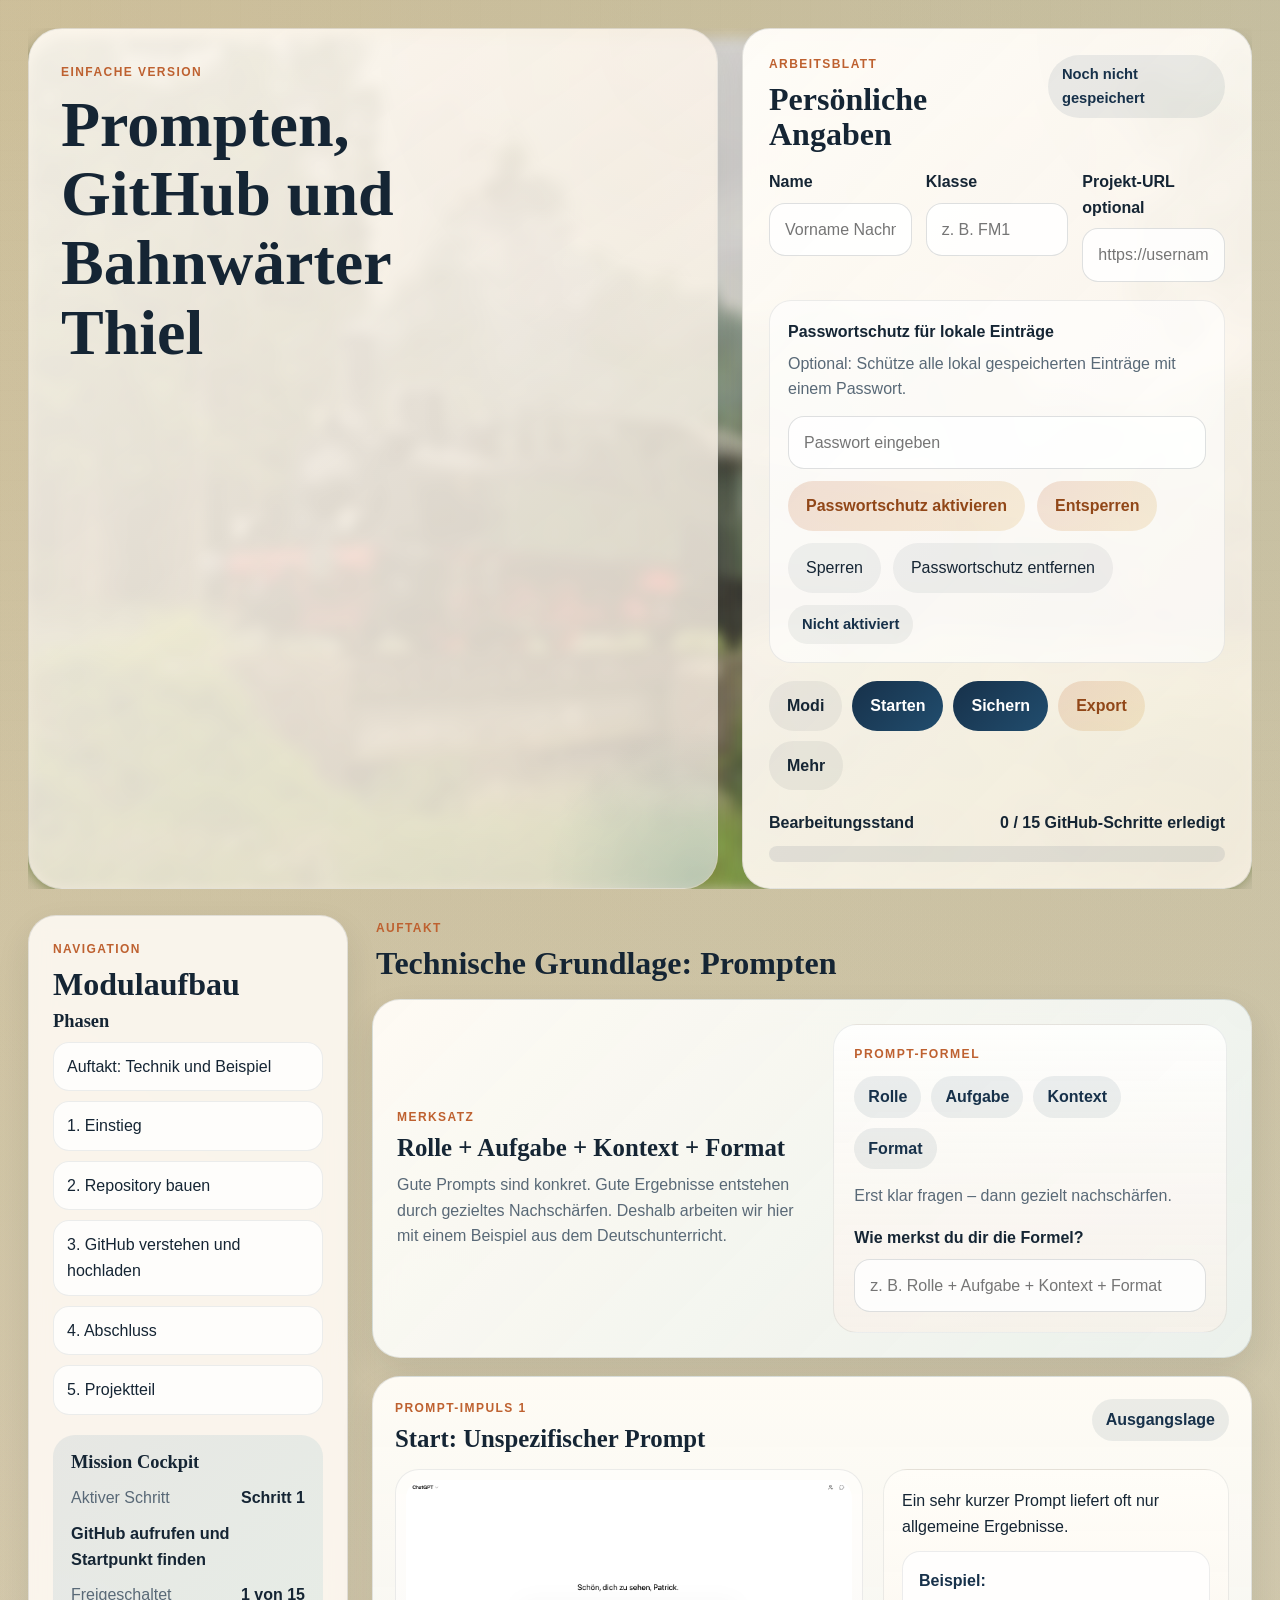
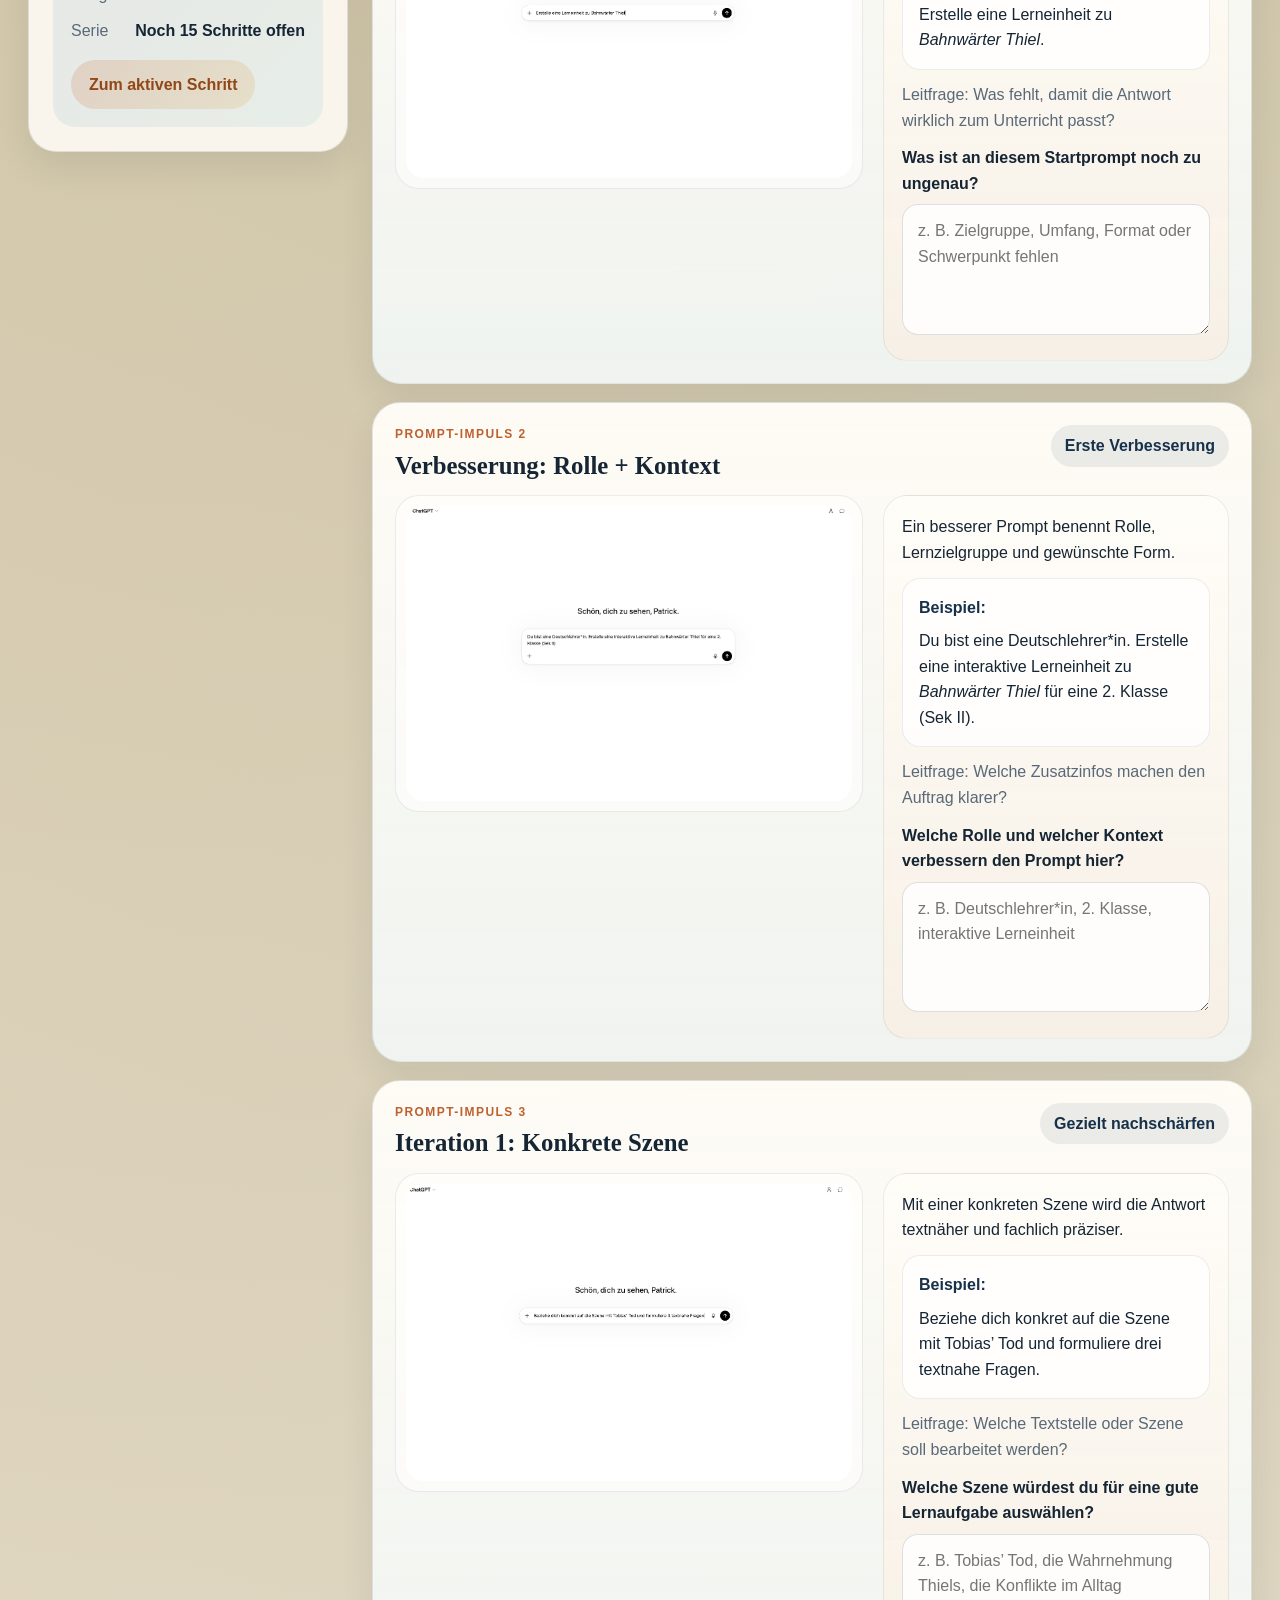
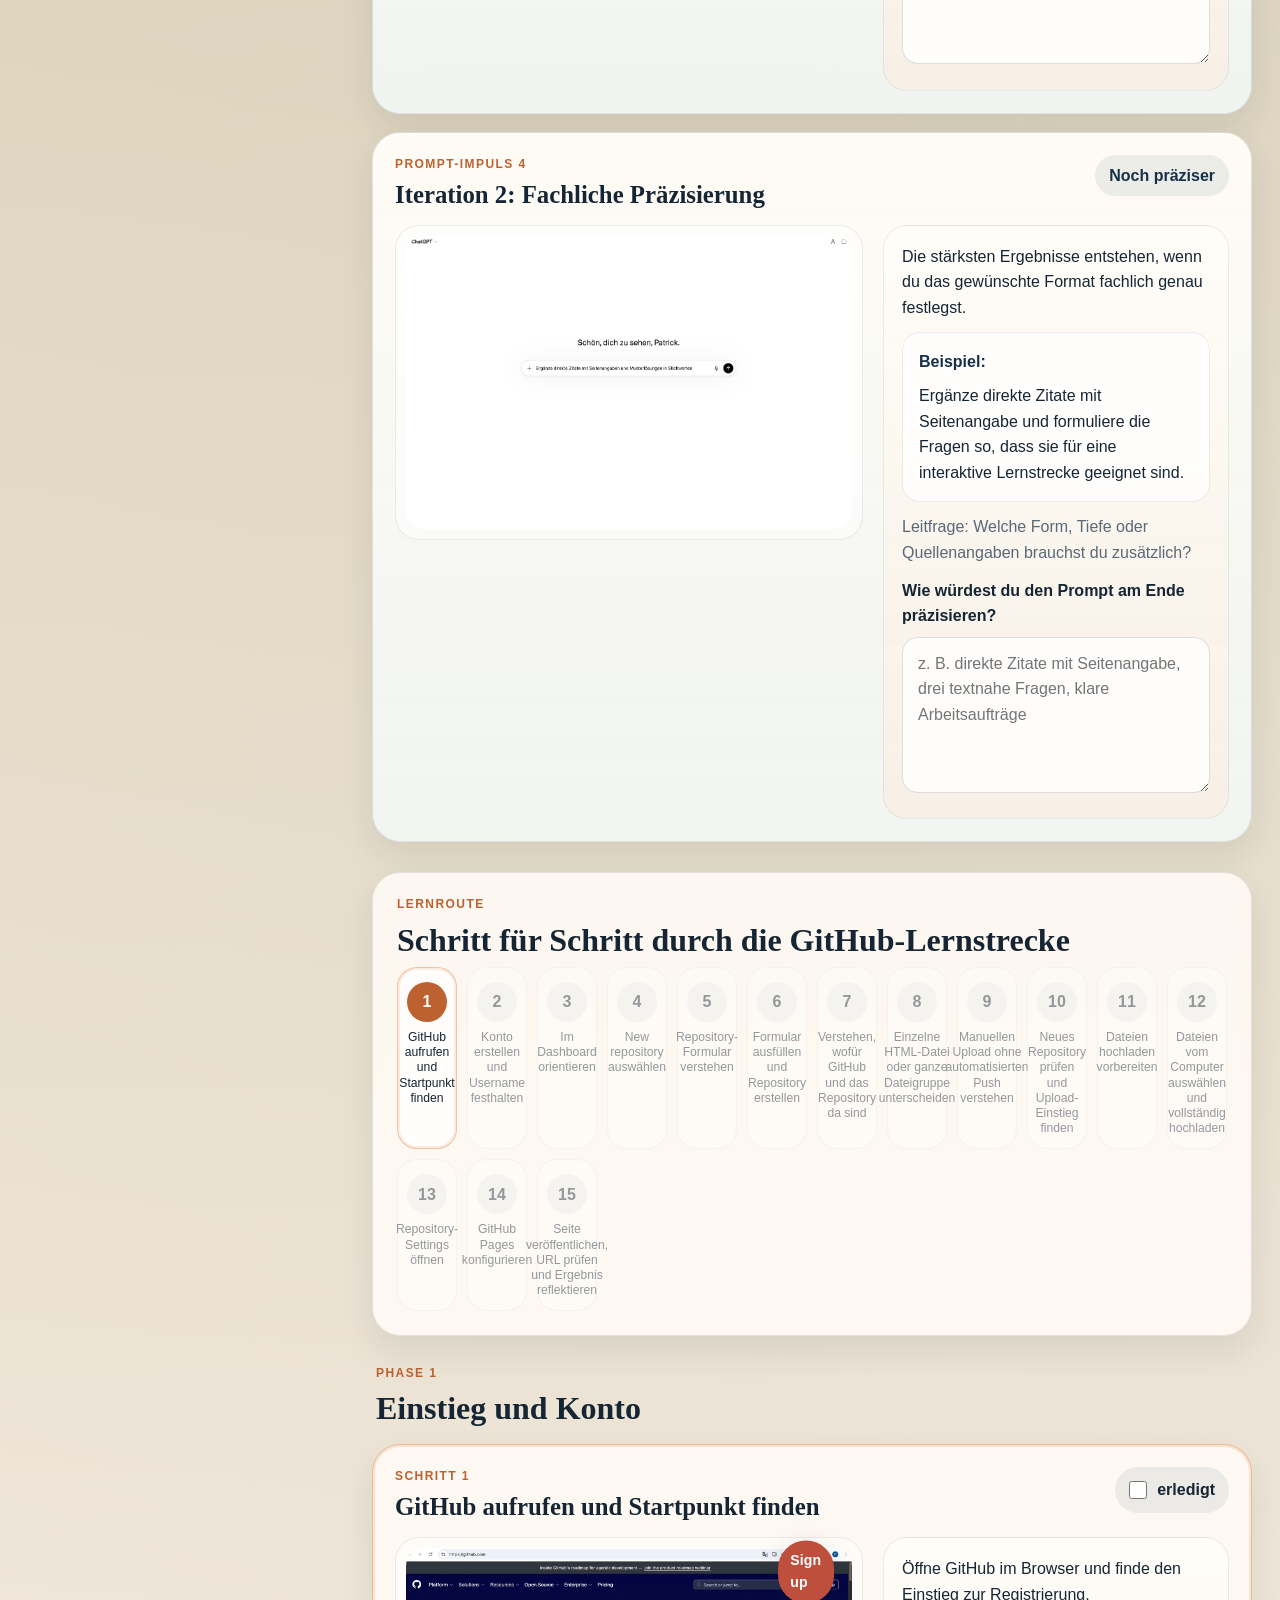
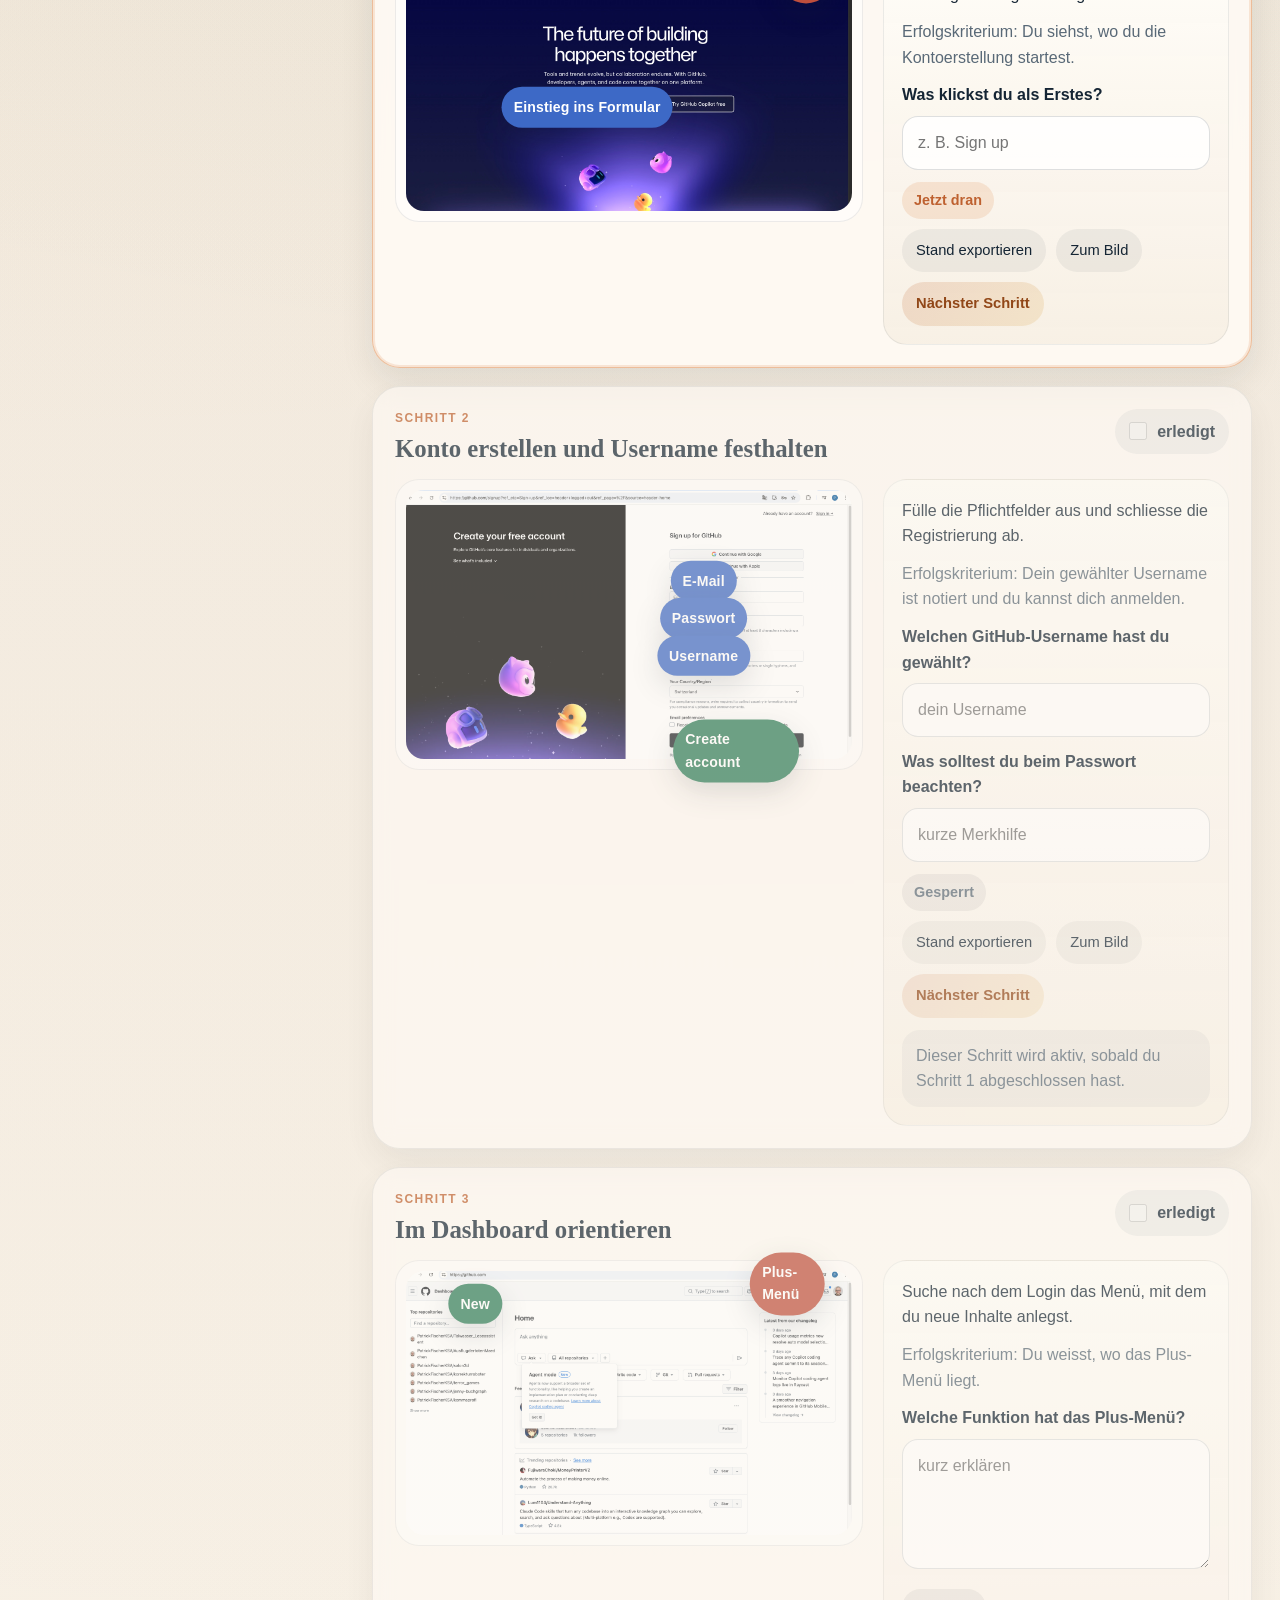
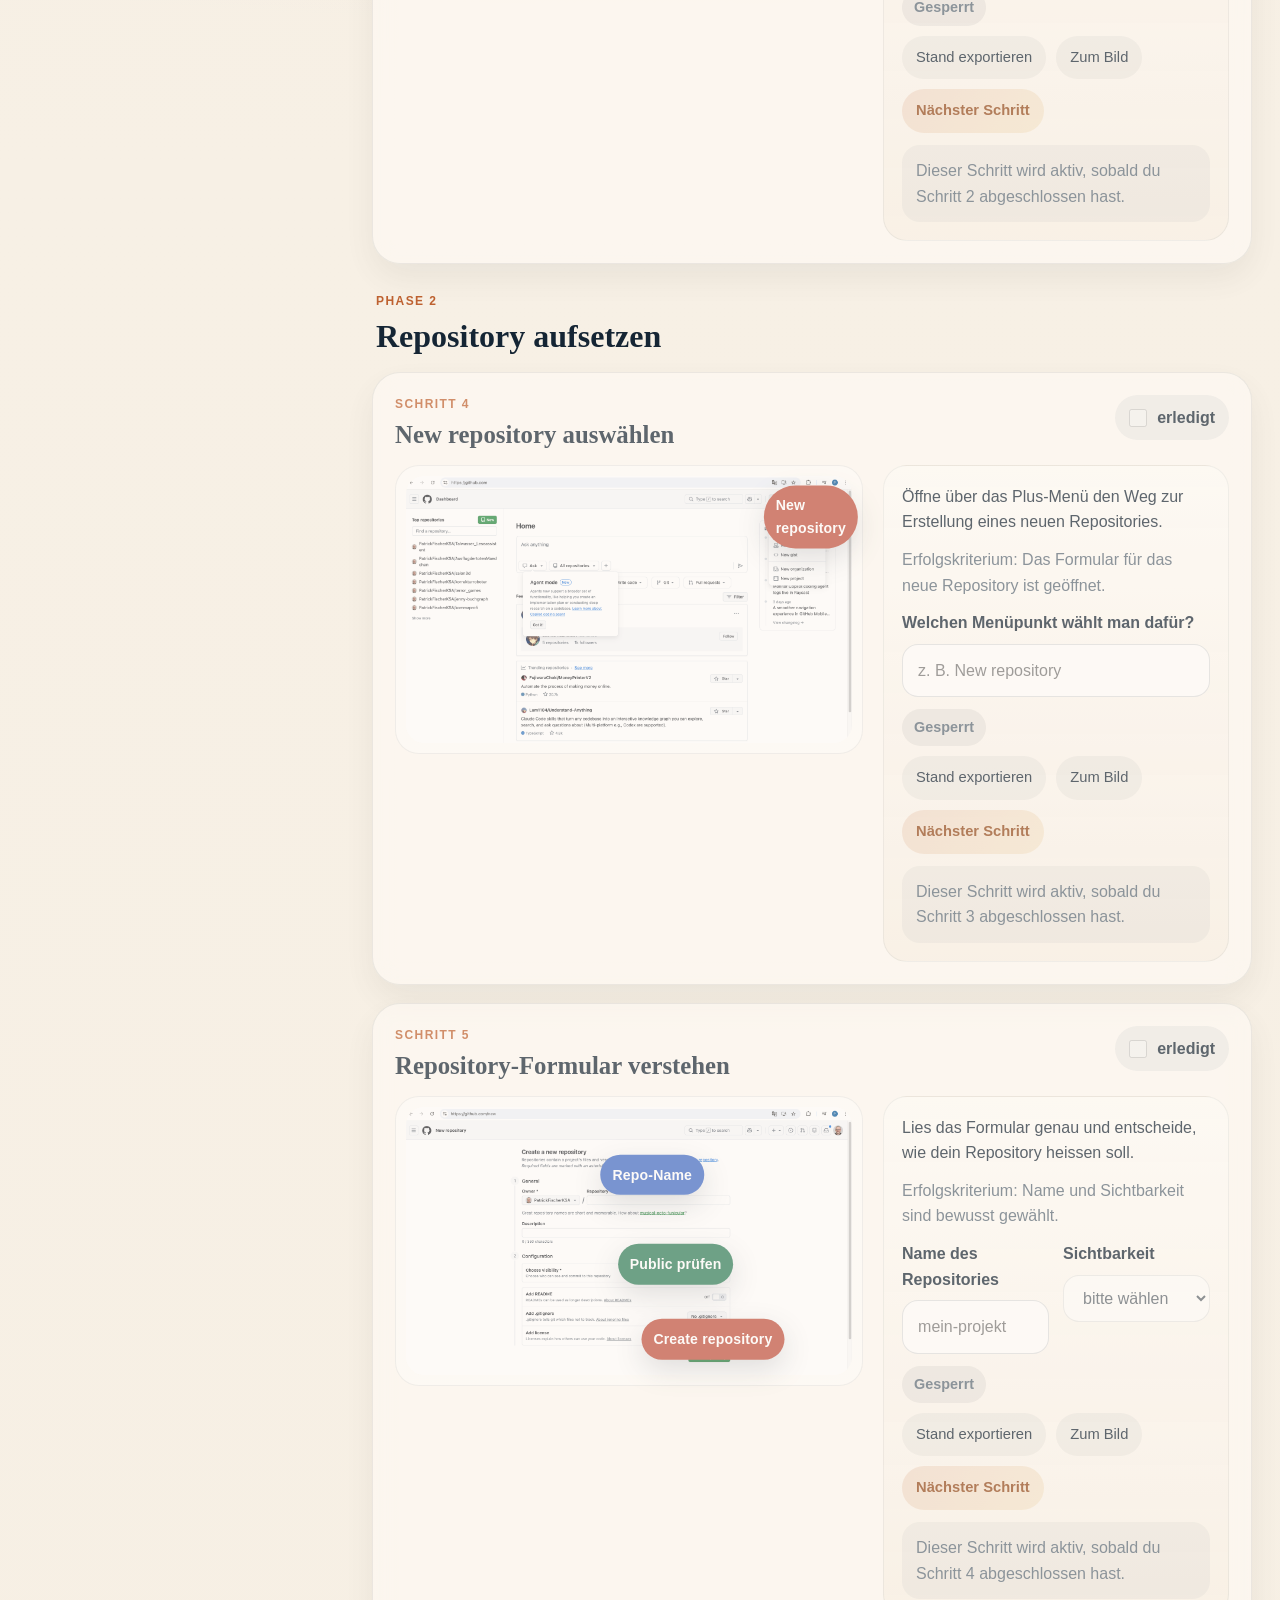
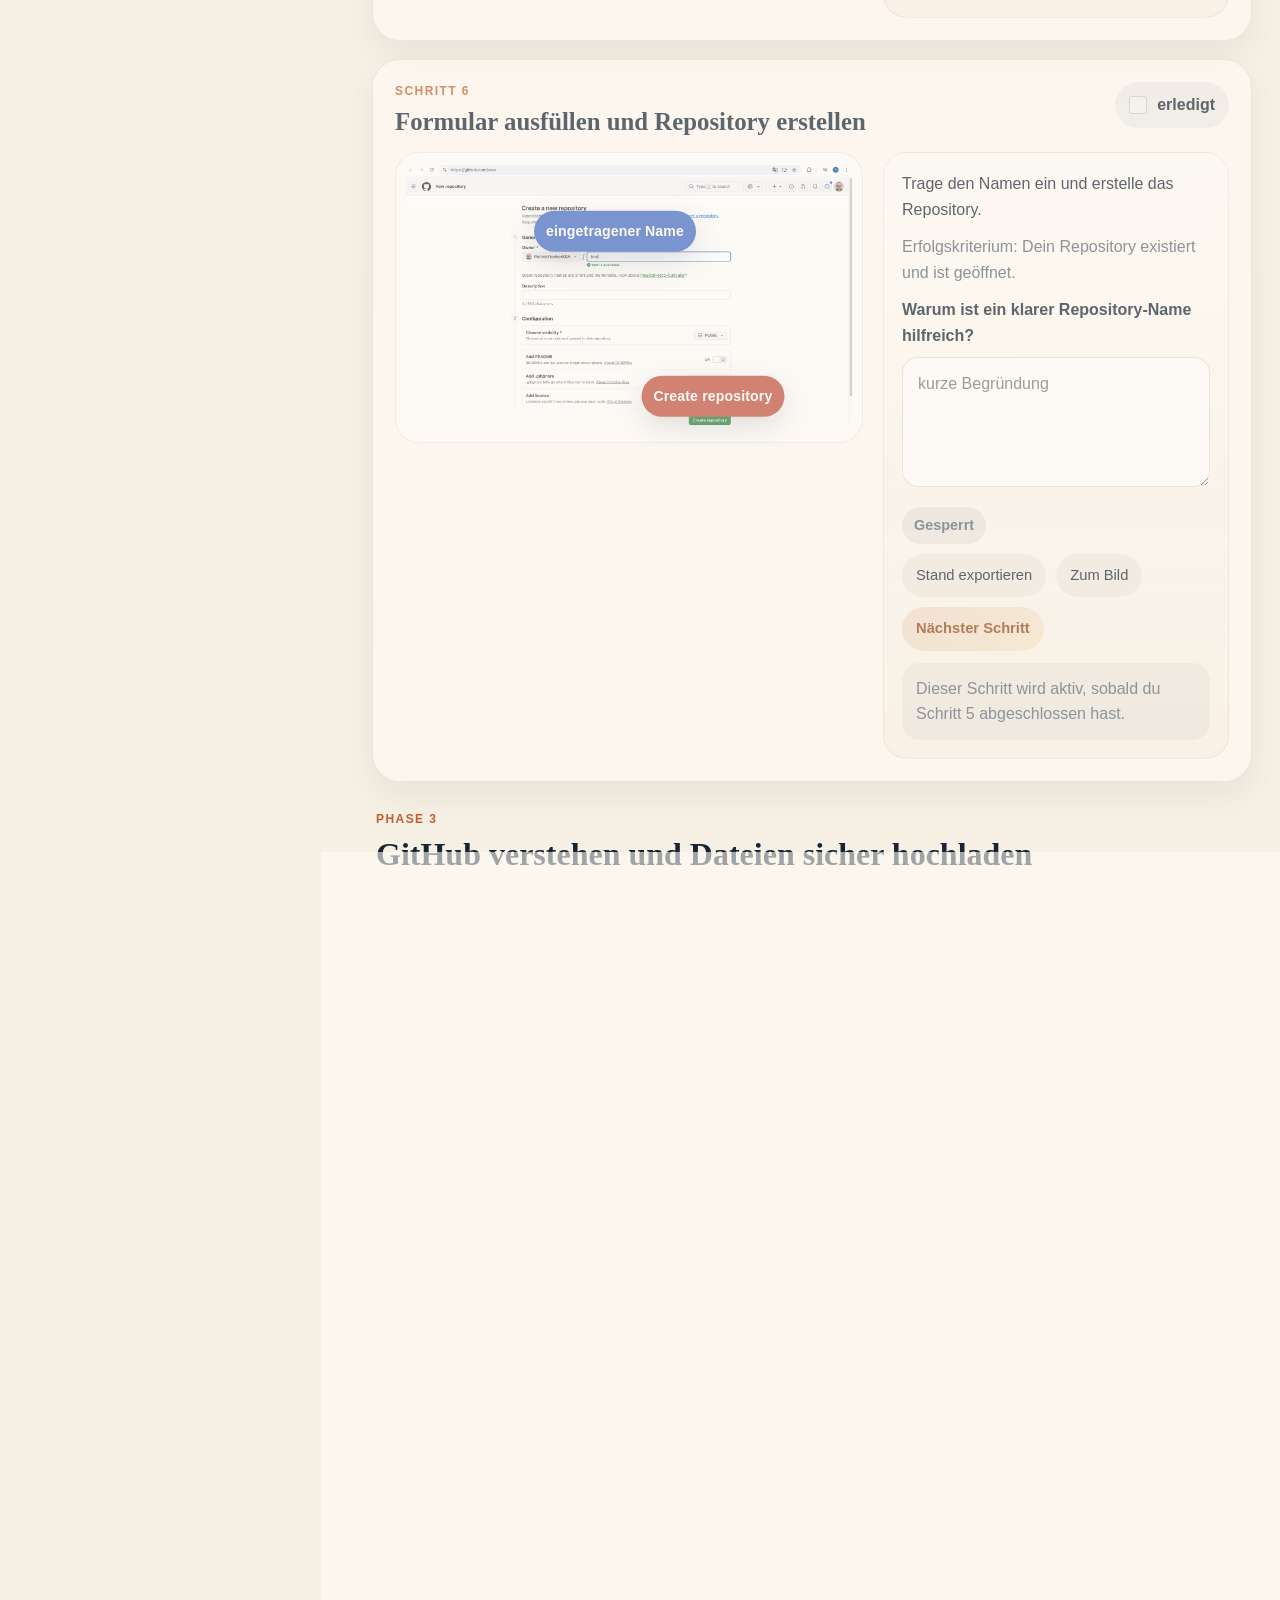
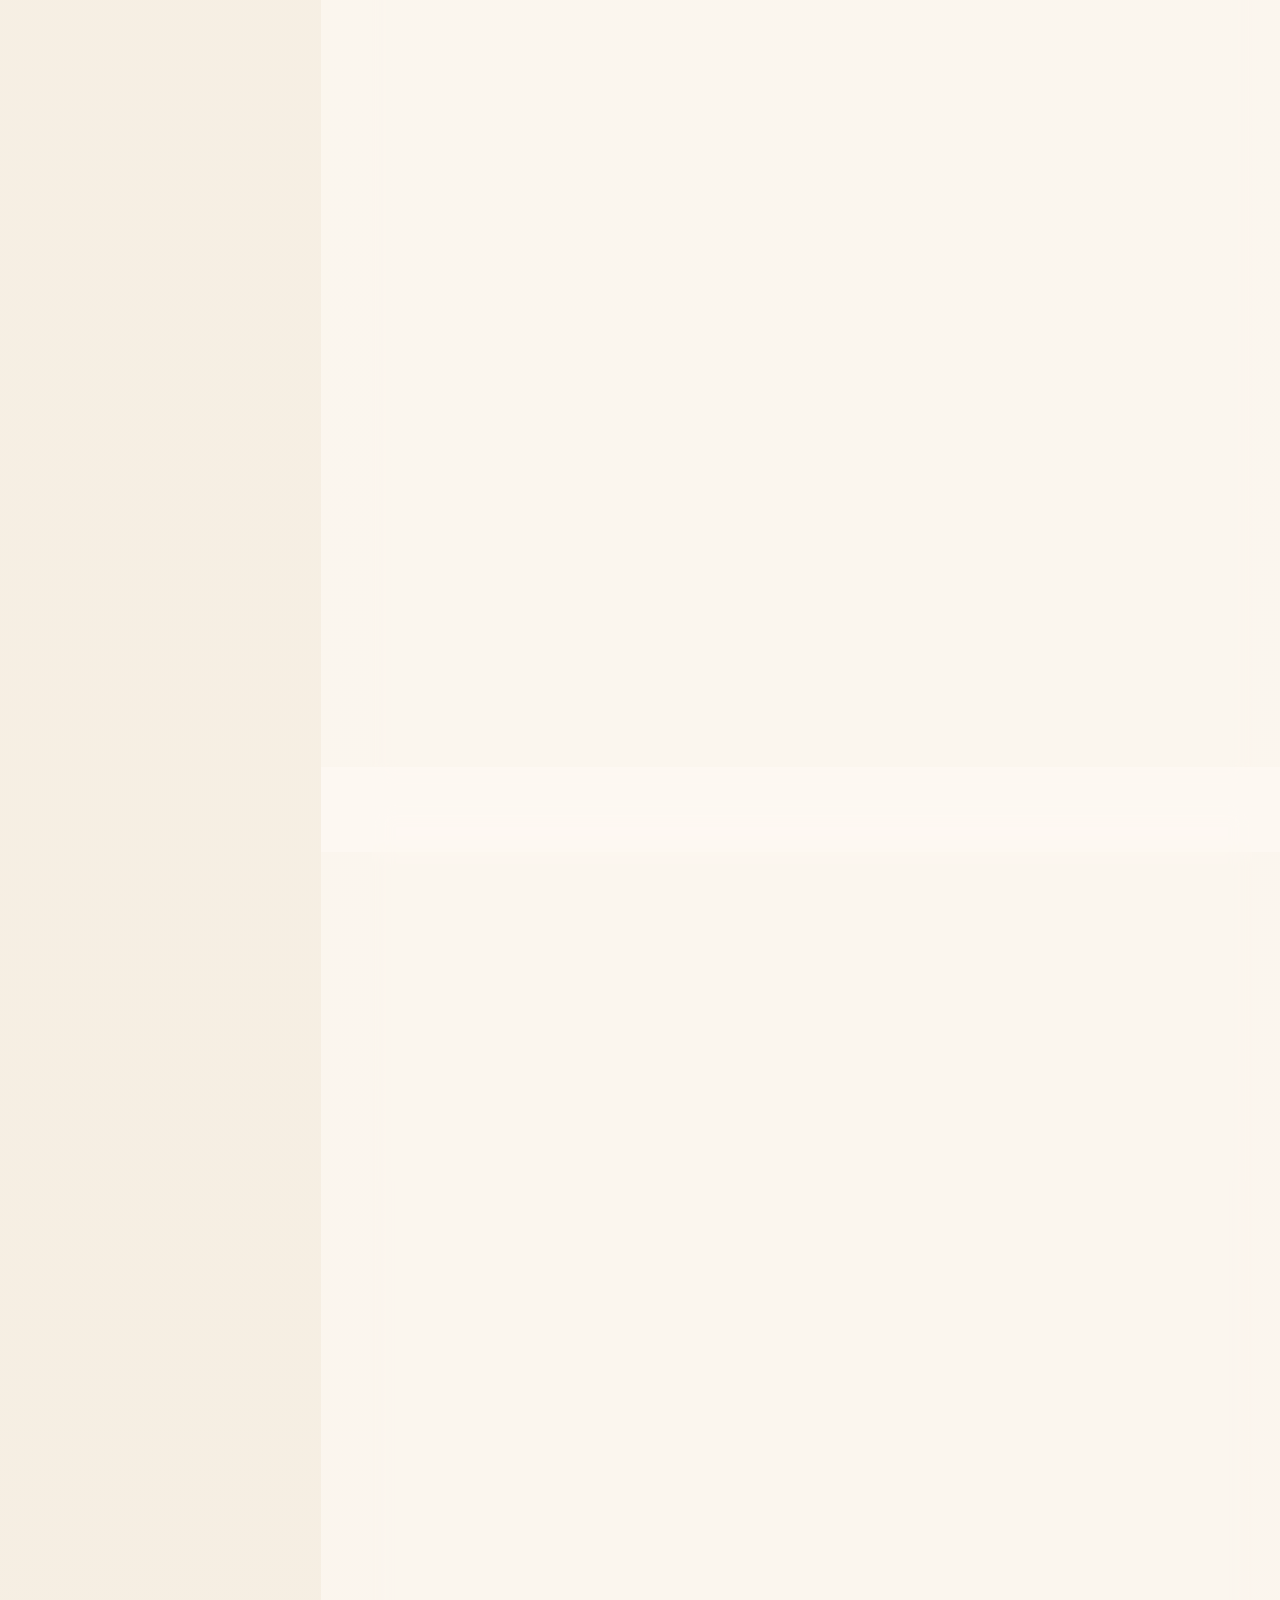
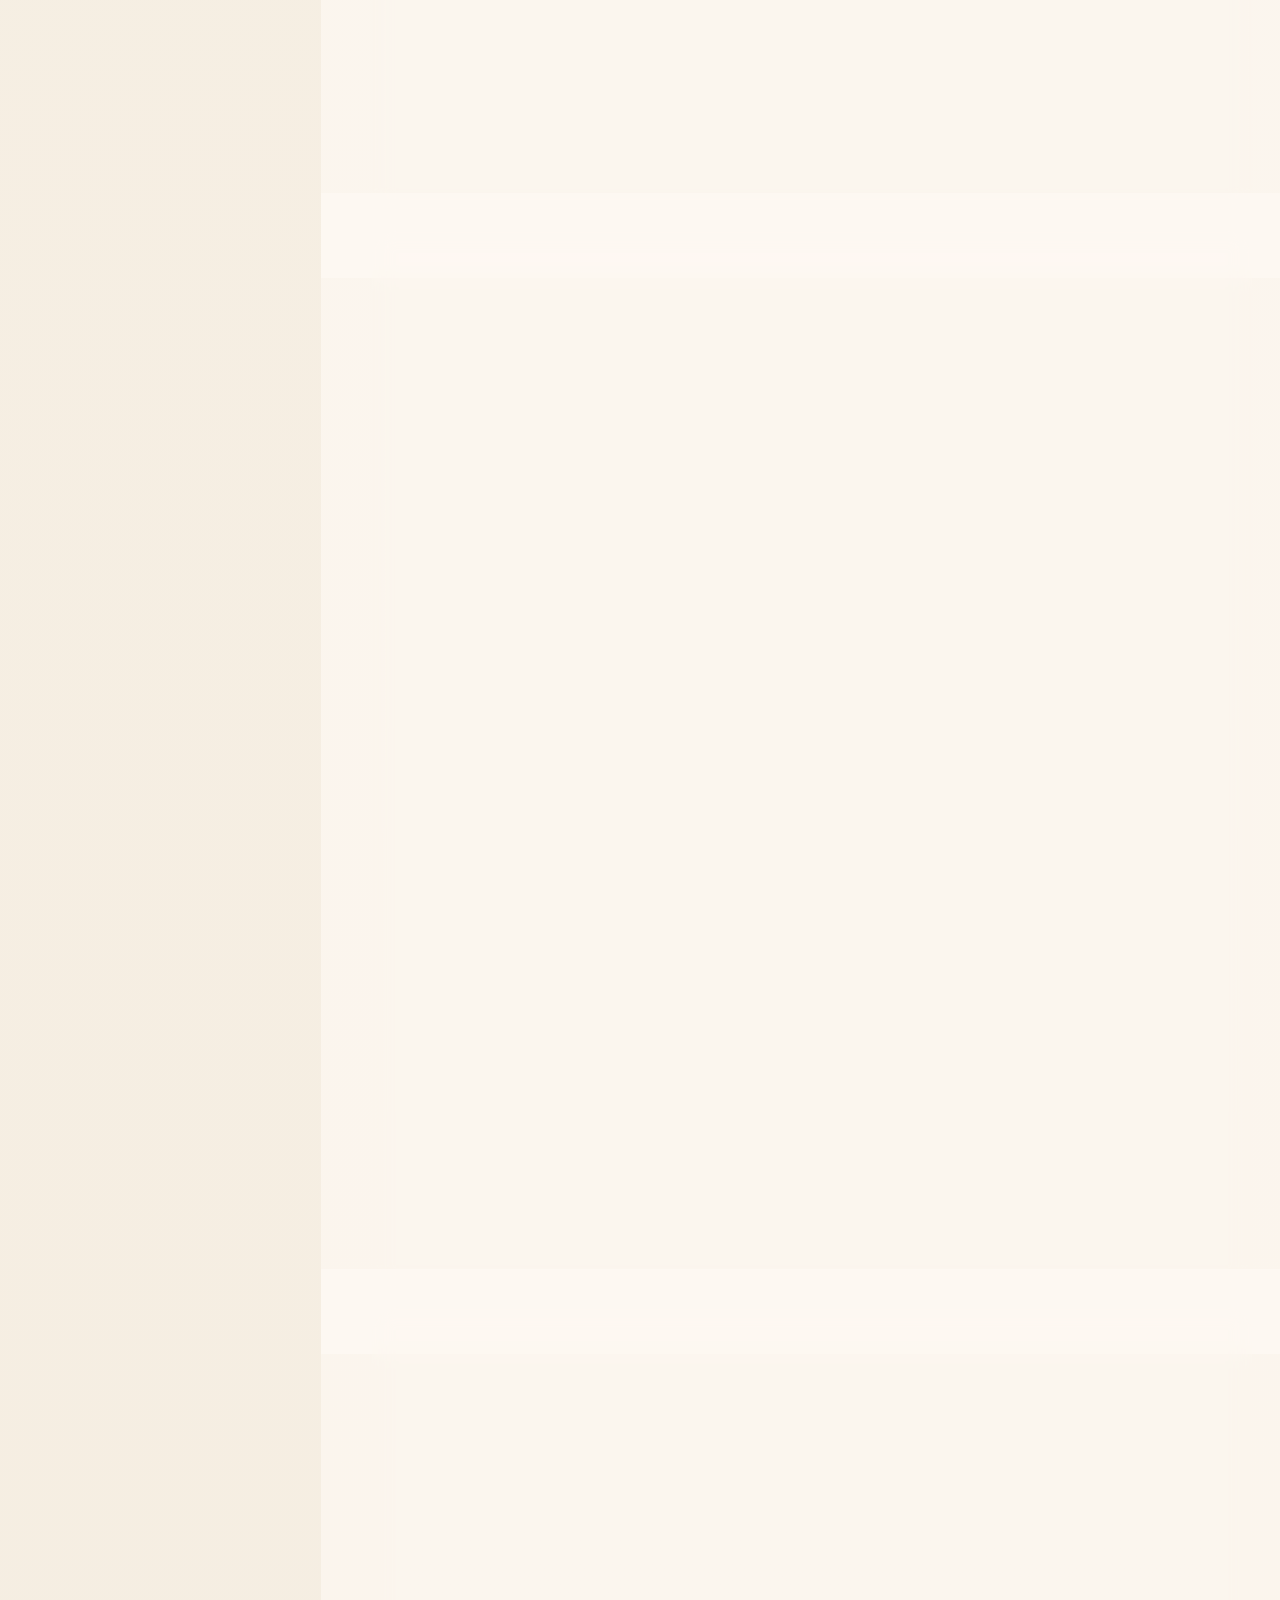
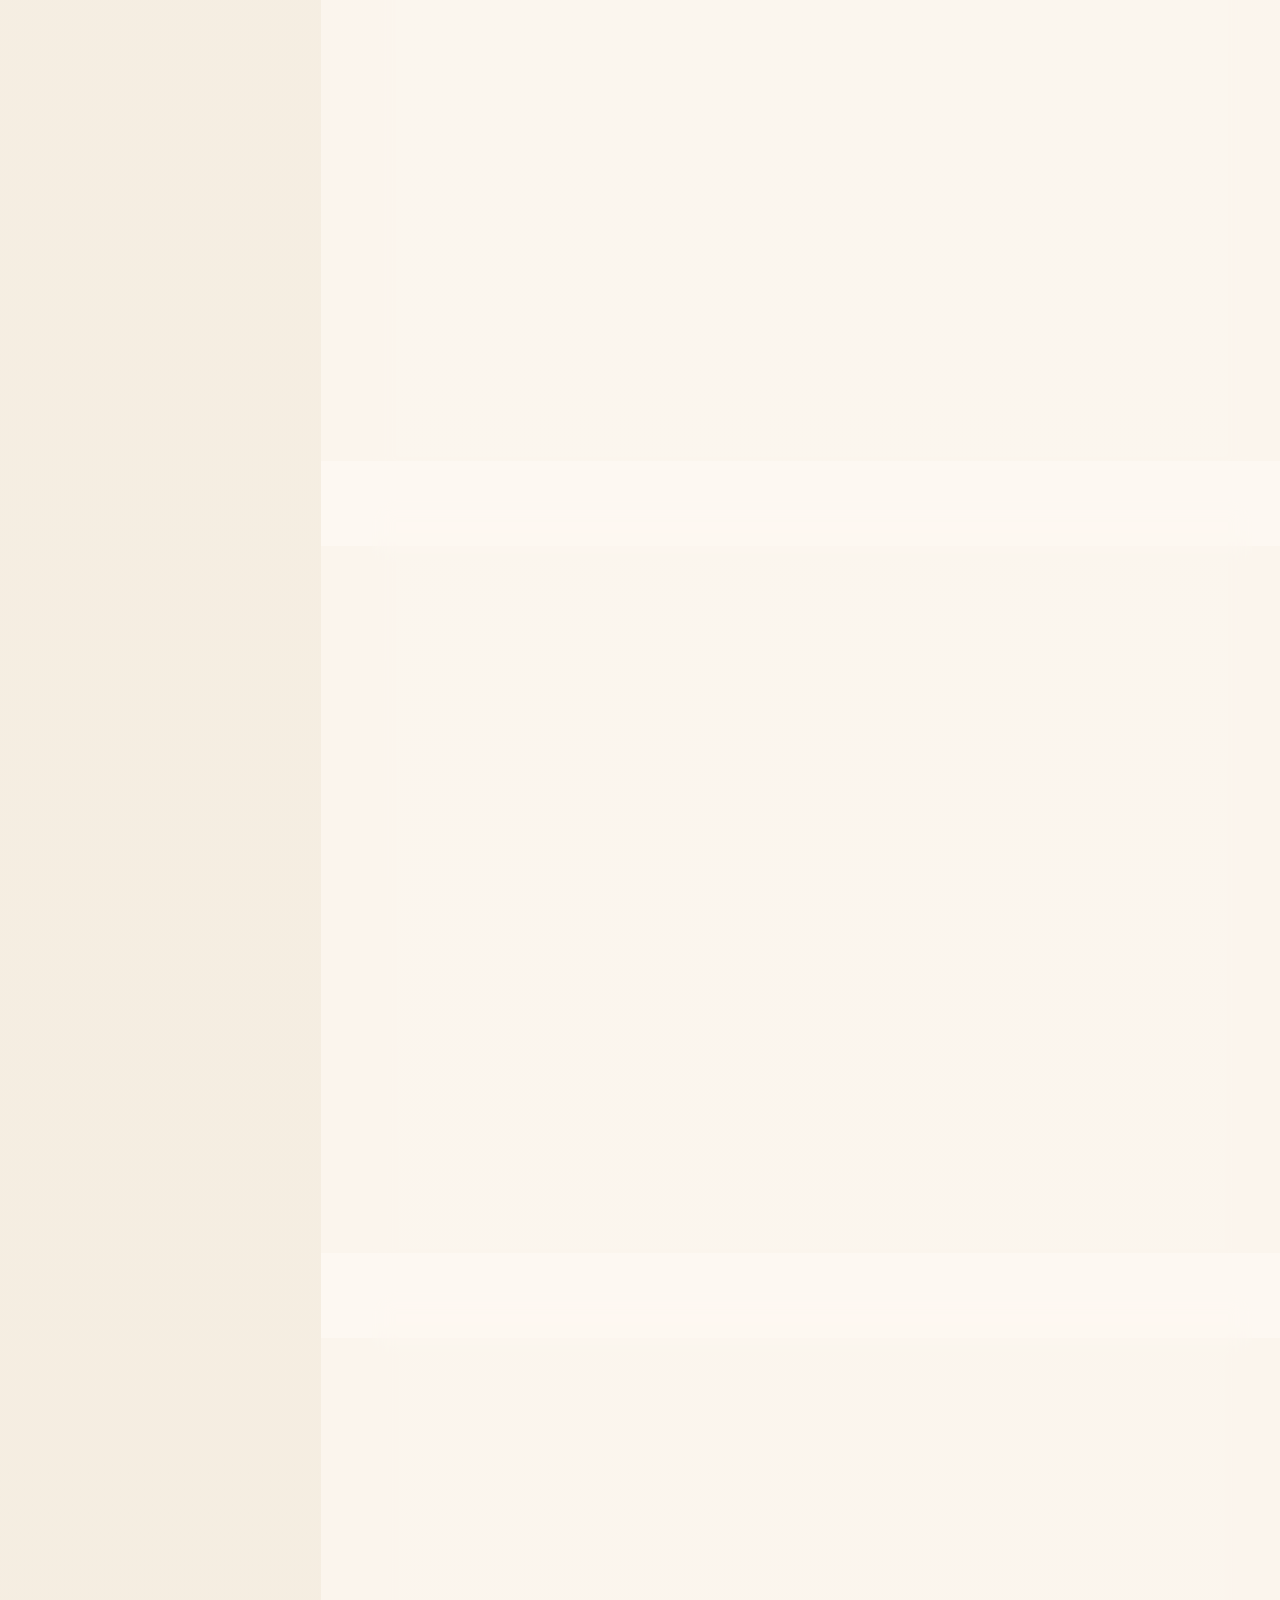
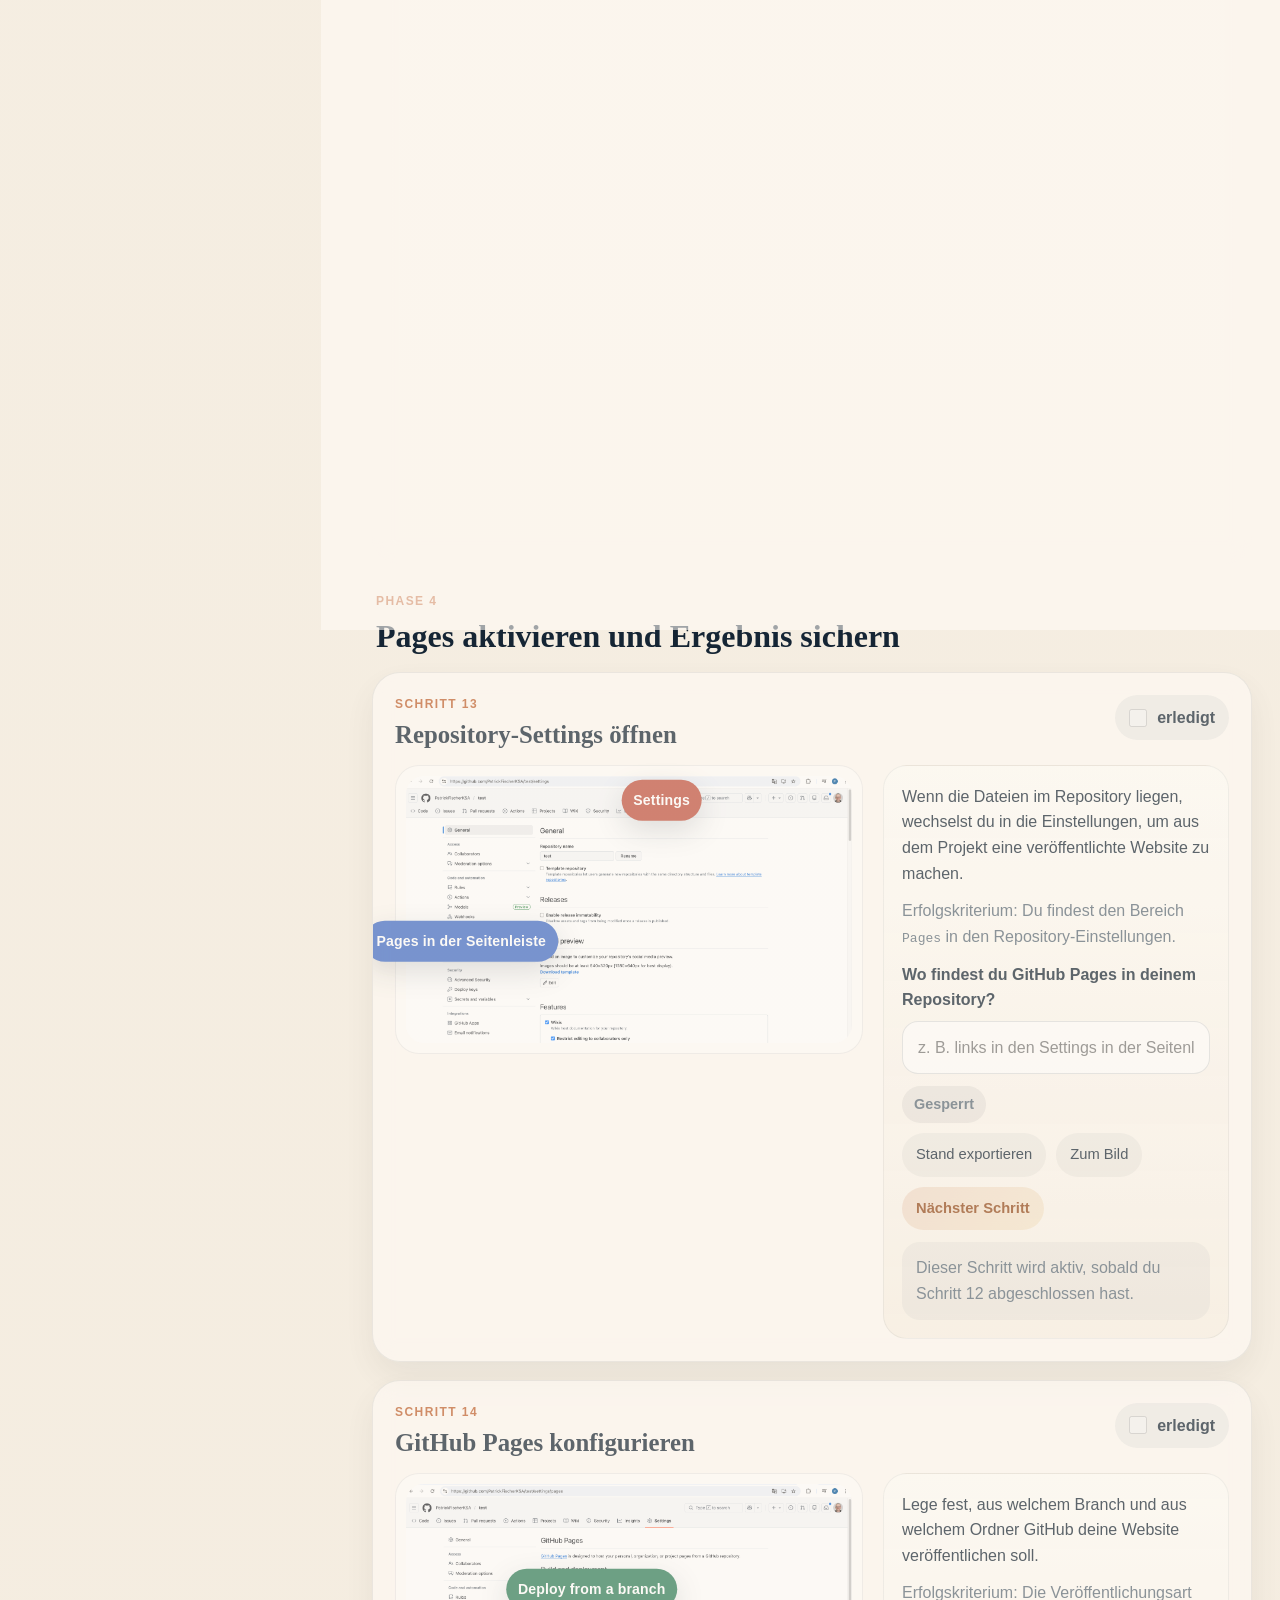
==== einfach.html @ 0e0fa56c "Strengthen explanation of file relationships in repository" ====
<!DOCTYPE html>
<html lang="de-CH">
<head>
  <meta charset="UTF-8" />
  <meta name="viewport" content="width=device-width, initial-scale=1.0" />
  <title>Prompten, GitHub und Bahnwärter Thiel - Einfache Version</title>
  <link rel="stylesheet" href="style.css" />
</head>
<body>
  <div class="page-shell">
    <header class="hero">
      <div class="hero-copy">
        <p class="eyebrow">Einfache Version</p>
        <h1>Prompten, GitHub und Bahnwärter Thiel</h1>
      </div>

      <div class="hero-panel panel">
        <div class="panel-head">
          <div>
            <p class="panel-kicker">Arbeitsblatt</p>
            <h2>Persönliche Angaben</h2>
          </div>
          <span id="saveState" class="status-pill">Noch nicht gespeichert</span>
        </div>

        <div class="meta-grid">
          <label class="field">
            <span>Name</span>
            <input id="studentName" type="text" placeholder="Vorname Nachname" />
          </label>
          <label class="field">
            <span>Klasse</span>
            <input id="studentClass" type="text" placeholder="z. B. FM1" />
          </label>
          <label class="field">
            <span>Projekt-URL optional</span>
            <input id="projectUrl" type="url" placeholder="https://username.github.io/repo/" />
          </label>
        </div>

        <section class="security-strip">
          <div class="security-copy">
            <strong>Passwortschutz für lokale Einträge</strong>
            <p id="securityHint">
              Optional: Schütze alle lokal gespeicherten Einträge mit einem Passwort.
            </p>
          </div>
          <div class="security-controls">
            <input
              id="storagePassword"
              type="password"
              placeholder="Passwort eingeben"
              autocomplete="current-password"
            />
            <button class="btn secondary" id="setStoragePassword">Passwortschutz aktivieren</button>
            <button class="btn secondary" id="unlockStorage" hidden>Entsperren</button>
            <button class="btn ghost" id="lockStorage" hidden>Sperren</button>
            <button class="btn ghost" id="removeStoragePassword" hidden>Passwortschutz entfernen</button>
            <span id="securityStatus" class="status-pill subtle">Nicht aktiviert</span>
          </div>
        </section>

        <div class="control-bar">
          <div class="control-bar-main">
            <a class="btn ghost compact-btn" href="index.html">Modi</a>
            <button class="btn primary" id="jumpCurrent">Starten</button>
            <button class="btn primary" id="saveProfile">Sichern</button>
            <button class="btn secondary" id="exportState">Export</button>
            <details class="control-menu">
              <summary class="btn ghost compact-btn">Mehr</summary>
              <div class="control-menu-panel">
                <button class="btn ghost" id="importState">Stand importieren</button>
                <button class="btn ghost" id="toggleProfileRow">Angabenzeile ausblenden</button>
                <button class="btn ghost" id="toggleLabels">Bildhinweise ausblenden</button>
                <button class="btn ghost" id="exportSummary">Zusammenfassung exportieren</button>
                <button class="btn ghost" id="resetAll">Neu starten</button>
              </div>
            </details>
          </div>
        </div>
        <input id="importStateFile" type="file" accept=".json,application/json" hidden />

        <div class="progress-wrap">
          <div class="progress-meta">
            <span>Bearbeitungsstand</span>
            <span id="progressText">0 / 15 GitHub-Schritte erledigt</span>
          </div>
          <div class="progress-bar">
            <div id="progressFill" class="progress-fill"></div>
          </div>
        </div>

      </div>
    </header>

    <main class="layout">
      <aside class="sidebar">
        <div class="panel sticky">
          <div class="panel-head compact">
            <div>
              <p class="panel-kicker">Navigation</p>
              <h2>Modulaufbau</h2>
            </div>
          </div>

          <div class="sidebar-block">
            <h3>Phasen</h3>
            <nav class="toc">
              <a href="#prompting-unit">Auftakt: Technik und Beispiel</a>
              <a href="#phase-1">1. Einstieg</a>
              <a href="#phase-2">2. Repository bauen</a>
              <a href="#phase-3">3. GitHub verstehen und hochladen</a>
              <a href="#phase-4">4. Abschluss</a>
              <a href="#project-part">5. Projektteil</a>
            </nav>
          </div>

          <div class="sidebar-block mission-card">
            <h3>Mission Cockpit</h3>
            <div class="mission-stack">
              <div class="mission-line">
                <span>Aktiver Schritt</span>
                <strong id="currentStepLabel">Schritt 1</strong>
              </div>
              <p id="currentStepTitle" class="mission-title">GitHub aufrufen und Startpunkt finden</p>
              <div class="mission-line">
                <span>Freigeschaltet</span>
                <strong id="unlockedCount">1 von 15</strong>
              </div>
              <div class="mission-line">
                <span>Serie</span>
                <strong id="streakLabel">1 Schritt bis zum ersten Checkpoint</strong>
              </div>
            </div>
            <button class="btn secondary" id="focusCurrent">Zum aktiven Schritt</button>
          </div>
        </div>
      </aside>

      <section class="content">
        <section id="prompting-unit" class="phase prompt-phase">
          <div class="phase-head">
            <p class="phase-kicker">Auftakt</p>
            <h2>Technische Grundlage: Prompten</h2>
          </div>

          <section class="panel prompt-overview">
            <div class="prompt-overview-grid">
              <div>
                <p class="panel-kicker">Merksatz</p>
                <h3>Rolle + Aufgabe + Kontext + Format</h3>
                <p class="lead compact">
                  Gute Prompts sind konkret. Gute Ergebnisse entstehen durch gezieltes
                  Nachschärfen. Deshalb arbeiten wir hier mit einem Beispiel aus dem
                  Deutschunterricht.
                </p>
              </div>
              <div class="formula-card">
                <p class="formula-label">Prompt-Formel</p>
                <div class="formula-pills">
                  <span>Rolle</span>
                  <span>Aufgabe</span>
                  <span>Kontext</span>
                  <span>Format</span>
                </div>
                <p class="formula-note">Erst klar fragen – dann gezielt nachschärfen.</p>
                <label class="field">
                  <span>Wie merkst du dir die Formel?</span>
                  <input type="text" data-field="promptFormula" placeholder="z. B. Rolle + Aufgabe + Kontext + Format" />
                </label>
              </div>
            </div>
          </section>

          <article class="panel step-card prompt-card">
            <div class="step-head">
              <div>
                <p class="step-kicker">Prompt-Impuls 1</p>
                <h3>Start: Unspezifischer Prompt</h3>
              </div>
              <span class="prompt-chip">Ausgangslage</span>
            </div>
            <div class="step-grid">
              <figure class="shot">
                <img src="assets/images/prompt_step1_unspezifisch.png" alt="Screenshot zum unspezifischen Prompt" class="screenshot" />
              </figure>
              <div class="task-box">
                <p class="instruction">Ein sehr kurzer Prompt liefert oft nur allgemeine Ergebnisse.</p>
                <div class="prompt-example">
                  <strong>Beispiel:</strong>
                  <p>Erstelle eine Lerneinheit zu <em>Bahnwärter Thiel</em>.</p>
                </div>
                <p class="criterion">Leitfrage: Was fehlt, damit die Antwort wirklich zum Unterricht passt?</p>
                <label class="field">
                  <span>Was ist an diesem Startprompt noch zu ungenau?</span>
                  <textarea data-field="promptWeakness" rows="4" placeholder="z. B. Zielgruppe, Umfang, Format oder Schwerpunkt fehlen"></textarea>
                </label>
              </div>
            </div>
          </article>

          <article class="panel step-card prompt-card">
            <div class="step-head">
              <div>
                <p class="step-kicker">Prompt-Impuls 2</p>
                <h3>Verbesserung: Rolle + Kontext</h3>
              </div>
              <span class="prompt-chip">Erste Verbesserung</span>
            </div>
            <div class="step-grid">
              <figure class="shot">
                <img src="assets/images/prompt_step2_rolle_kontext.png" alt="Screenshot zur Verbesserung mit Rolle und Kontext" class="screenshot" />
              </figure>
              <div class="task-box">
                <p class="instruction">Ein besserer Prompt benennt Rolle, Lernzielgruppe und gewünschte Form.</p>
                <div class="prompt-example">
                  <strong>Beispiel:</strong>
                  <p>Du bist eine Deutschlehrer*in. Erstelle eine interaktive Lerneinheit zu <em>Bahnwärter Thiel</em> für eine 2. Klasse (Sek II).</p>
                </div>
                <p class="criterion">Leitfrage: Welche Zusatzinfos machen den Auftrag klarer?</p>
                <label class="field">
                  <span>Welche Rolle und welcher Kontext verbessern den Prompt hier?</span>
                  <textarea data-field="promptRoleContext" rows="4" placeholder="z. B. Deutschlehrer*in, 2. Klasse, interaktive Lerneinheit"></textarea>
                </label>
              </div>
            </div>
          </article>

          <article class="panel step-card prompt-card">
            <div class="step-head">
              <div>
                <p class="step-kicker">Prompt-Impuls 3</p>
                <h3>Iteration 1: Konkrete Szene</h3>
              </div>
              <span class="prompt-chip">Gezielt nachschärfen</span>
            </div>
            <div class="step-grid">
              <figure class="shot">
                <img src="assets/images/prompt_step3_konkrete_szene.png" alt="Screenshot zur konkreten Szene" class="screenshot" />
              </figure>
              <div class="task-box">
                <p class="instruction">Mit einer konkreten Szene wird die Antwort textnäher und fachlich präziser.</p>
                <div class="prompt-example">
                  <strong>Beispiel:</strong>
                  <p>Beziehe dich konkret auf die Szene mit Tobias’ Tod und formuliere drei textnahe Fragen.</p>
                </div>
                <p class="criterion">Leitfrage: Welche Textstelle oder Szene soll bearbeitet werden?</p>
                <label class="field">
                  <span>Welche Szene würdest du für eine gute Lernaufgabe auswählen?</span>
                  <textarea data-field="promptSceneFocus" rows="4" placeholder="z. B. Tobias’ Tod, die Wahrnehmung Thiels, die Konflikte im Alltag"></textarea>
                </label>
              </div>
            </div>
          </article>

          <article class="panel step-card prompt-card">
            <div class="step-head">
              <div>
                <p class="step-kicker">Prompt-Impuls 4</p>
                <h3>Iteration 2: Fachliche Präzisierung</h3>
              </div>
              <span class="prompt-chip">Noch präziser</span>
            </div>
            <div class="step-grid">
              <figure class="shot">
                <img src="assets/images/prompt_step4_praezisierung.png" alt="Screenshot zur fachlichen Präzisierung" class="screenshot" />
              </figure>
              <div class="task-box">
                <p class="instruction">Die stärksten Ergebnisse entstehen, wenn du das gewünschte Format fachlich genau festlegst.</p>
                <div class="prompt-example">
                  <strong>Beispiel:</strong>
                  <p>Ergänze direkte Zitate mit Seitenangabe und formuliere die Fragen so, dass sie für eine interaktive Lernstrecke geeignet sind.</p>
                </div>
                <p class="criterion">Leitfrage: Welche Form, Tiefe oder Quellenangaben brauchst du zusätzlich?</p>
                <label class="field">
                  <span>Wie würdest du den Prompt am Ende präzisieren?</span>
                  <textarea data-field="promptPrecision" rows="5" placeholder="z. B. direkte Zitate mit Seitenangabe, drei textnahe Fragen, klare Arbeitsaufträge"></textarea>
                </label>
              </div>
            </div>
          </article>
        </section>

        <section class="panel journey-panel">
          <div class="panel-head compact">
            <div>
              <p class="panel-kicker">Lernroute</p>
              <h2>Schritt für Schritt durch die GitHub-Lernstrecke</h2>
            </div>
          </div>
          <div id="journeyMap" class="journey-map"></div>
        </section>

        <section id="phase-1" class="phase">
          <div class="phase-head">
            <p class="phase-kicker">Phase 1</p>
            <h2>Einstieg und Konto</h2>
          </div>

          <article id="step-1" class="panel step-card task">
            <div class="step-head">
              <div>
                <p class="step-kicker">Schritt 1</p>
                <h3>GitHub aufrufen und Startpunkt finden</h3>
              </div>
              <label class="task-check"><input type="checkbox" data-task="1" /> erledigt</label>
            </div>
            <div class="step-grid">
              <figure class="shot">
                <img src="assets/images/step1_start.jpeg" alt="GitHub Startseite mit Sign-up-Bereich" class="screenshot" />
                <div class="label-pin red" style="left: 88%; top: 12%;">Sign up</div>
                <div class="label-pin blue" style="left: 41%; top: 60%;">Einstieg ins Formular</div>
              </figure>
              <div class="task-box">
                <p class="instruction">Öffne GitHub im Browser und finde den Einstieg zur Registrierung.</p>
                <p class="criterion">Erfolgskriterium: Du siehst, wo du die Kontoerstellung startest.</p>
                <label class="field">
                  <span>Was klickst du als Erstes?</span>
                  <input type="text" data-field="startAction" placeholder="z. B. Sign up" />
                </label>
              </div>
            </div>
          </article>

          <article id="step-2" class="panel step-card task">
            <div class="step-head">
              <div>
                <p class="step-kicker">Schritt 2</p>
                <h3>Konto erstellen und Username festhalten</h3>
              </div>
              <label class="task-check"><input type="checkbox" data-task="2" /> erledigt</label>
            </div>
            <div class="step-grid">
              <figure class="shot">
                <img src="assets/images/step2_signup.png" alt="GitHub Registrierungsformular" class="screenshot" />
                <div class="label-pin blue" style="left: 66%; top: 35%;">E-Mail</div>
                <div class="label-pin blue" style="left: 66%; top: 48%;">Passwort</div>
                <div class="label-pin blue" style="left: 66%; top: 61%;">Username</div>
                <div class="label-pin green" style="left: 73%; top: 94%;">Create account</div>
              </figure>
              <div class="task-box">
                <p class="instruction">Fülle die Pflichtfelder aus und schliesse die Registrierung ab.</p>
                <p class="criterion">Erfolgskriterium: Dein gewählter Username ist notiert und du kannst dich anmelden.</p>
                <label class="field">
                  <span>Welchen GitHub-Username hast du gewählt?</span>
                  <input type="text" data-field="username" placeholder="dein Username" />
                </label>
                <label class="field">
                  <span>Was solltest du beim Passwort beachten?</span>
                  <input type="text" data-field="passwordRule" placeholder="kurze Merkhilfe" />
                </label>
              </div>
            </div>
          </article>

          <article id="step-3" class="panel step-card task">
            <div class="step-head">
              <div>
                <p class="step-kicker">Schritt 3</p>
                <h3>Im Dashboard orientieren</h3>
              </div>
              <label class="task-check"><input type="checkbox" data-task="3" /> erledigt</label>
            </div>
            <div class="step-grid">
              <figure class="shot">
                <img src="assets/images/step3_dashboard.png" alt="GitHub Dashboard mit Plus-Menü" class="screenshot" />
                <div class="label-pin red" style="left: 84%; top: 8%;">Plus-Menü</div>
                <div class="label-pin green" style="left: 17%; top: 15%;">New</div>
              </figure>
              <div class="task-box">
                <p class="instruction">Suche nach dem Login das Menü, mit dem du neue Inhalte anlegst.</p>
                <p class="criterion">Erfolgskriterium: Du weisst, wo das Plus-Menü liegt.</p>
                <label class="field">
                  <span>Welche Funktion hat das Plus-Menü?</span>
                  <textarea data-field="plusMenuPurpose" rows="4" placeholder="kurz erklären"></textarea>
                </label>
              </div>
            </div>
          </article>
        </section>

        <section id="phase-2" class="phase">
          <div class="phase-head">
            <p class="phase-kicker">Phase 2</p>
            <h2>Repository aufsetzen</h2>
          </div>

          <article id="step-4" class="panel step-card task">
            <div class="step-head">
              <div>
                <p class="step-kicker">Schritt 4</p>
                <h3>New repository auswählen</h3>
              </div>
              <label class="task-check"><input type="checkbox" data-task="4" /> erledigt</label>
            </div>
            <div class="step-grid">
              <figure class="shot">
                <img src="assets/images/step4_newrepo.png" alt="Menüpunkt New repository" class="screenshot" />
                <div class="label-pin red" style="left: 89%; top: 18%;">New repository</div>
              </figure>
              <div class="task-box">
                <p class="instruction">Öffne über das Plus-Menü den Weg zur Erstellung eines neuen Repositories.</p>
                <p class="criterion">Erfolgskriterium: Das Formular für das neue Repository ist geöffnet.</p>
                <label class="field">
                  <span>Welchen Menüpunkt wählt man dafür?</span>
                  <input type="text" data-field="newRepoEntry" placeholder="z. B. New repository" />
                </label>
              </div>
            </div>
          </article>

          <article id="step-5" class="panel step-card task">
            <div class="step-head">
              <div>
                <p class="step-kicker">Schritt 5</p>
                <h3>Repository-Formular verstehen</h3>
              </div>
              <label class="task-check"><input type="checkbox" data-task="5" /> erledigt</label>
            </div>
            <div class="step-grid">
              <figure class="shot">
                <img src="assets/images/step5_repoform.png" alt="Leeres Repository-Formular" class="screenshot" />
                <div class="label-pin blue" style="left: 55%; top: 27%;">Repo-Name</div>
                <div class="label-pin green" style="left: 60%; top: 58%;">Public prüfen</div>
                <div class="label-pin red" style="left: 68%; top: 84%;">Create repository</div>
              </figure>
              <div class="task-box">
                <p class="instruction">Lies das Formular genau und entscheide, wie dein Repository heissen soll.</p>
                <p class="criterion">Erfolgskriterium: Name und Sichtbarkeit sind bewusst gewählt.</p>
                <div class="double-field">
                  <label class="field">
                    <span>Name des Repositories</span>
                    <input type="text" data-field="repoName" placeholder="mein-projekt" />
                  </label>
                  <label class="field">
                    <span>Sichtbarkeit</span>
                    <select data-field="visibility">
                      <option value="">bitte wählen</option>
                      <option value="Public">Public</option>
                      <option value="Private">Private</option>
                    </select>
                  </label>
                </div>
              </div>
            </div>
          </article>

          <article id="step-6" class="panel step-card task">
            <div class="step-head">
              <div>
                <p class="step-kicker">Schritt 6</p>
                <h3>Formular ausfüllen und Repository erstellen</h3>
              </div>
              <label class="task-check"><input type="checkbox" data-task="6" /> erledigt</label>
            </div>
            <div class="step-grid">
              <figure class="shot">
                <img src="assets/images/step6_repoform_filled.png" alt="Ausgefülltes Repository-Formular" class="screenshot" />
                <div class="label-pin blue" style="left: 47%; top: 27%;">eingetragener Name</div>
                <div class="label-pin red" style="left: 68%; top: 84%;">Create repository</div>
              </figure>
              <div class="task-box">
                <p class="instruction">Trage den Namen ein und erstelle das Repository.</p>
                <p class="criterion">Erfolgskriterium: Dein Repository existiert und ist geöffnet.</p>
                <label class="field">
                  <span>Warum ist ein klarer Repository-Name hilfreich?</span>
                  <textarea data-field="repoReason" rows="4" placeholder="kurze Begründung"></textarea>
                </label>
              </div>
            </div>
          </article>
        </section>

        <section id="phase-3" class="phase">
          <div class="phase-head">
            <p class="phase-kicker">Phase 3</p>
            <h2>GitHub verstehen und Dateien sicher hochladen</h2>
          </div>

          <article id="step-7" class="panel step-card task">
            <div class="step-head">
              <div>
                <p class="step-kicker">Schritt 7</p>
                <h3>Verstehen, wofür GitHub und das Repository da sind</h3>
              </div>
              <label class="task-check"><input type="checkbox" data-task="7" /> erledigt</label>
            </div>
            <div class="step-grid">
              <figure class="shot">
                <img src="assets/images/step7_repo_what_is_it.svg" alt="Frisch erstelltes Repository als geordneter Projektort" class="screenshot" />
                <div class="label-pin green" style="left: 19%; top: 16%;">Repository ist angelegt</div>
                <div class="label-pin blue" style="left: 41%; top: 53%;">Projektort für Dateien</div>
                <div class="label-pin red" style="left: 74%; top: 18%;">noch keine fertige Website</div>
              </figure>
              <div class="task-box">
                <p class="instruction">GitHub wird hier nicht nur als Ablage benutzt: Erst durch das Repository bleiben nicht nur die Dateien selbst erhalten, sondern auch die genaue Art, wie sie miteinander verbunden sind und zusammen funktionieren.</p>
                <p class="criterion">Erfolgskriterium: Du kannst erklären, dass ein Repository nicht bloss speichert, sondern auch die Pfade, Verknüpfungen und Abhängigkeiten zwischen den Dateien so ordnet, dass die Website später richtig reagiert.</p>
                <div class="prompt-example">
                  <strong>Merke:</strong>
                  <p>Ohne Repository hättest du nur einzelne Dateien auf deinem Computer. Mit Repository bleiben auch die Beziehungen erhalten: <code>index.html</code> findet <code>style.css</code>, lädt <code>app.js</code> und ruft Bilder aus dem richtigen Ordner auf.</p>
                </div>
                <div class="prompt-example">
                  <strong>Warum das wichtig ist:</strong>
                  <p>Eine Website funktioniert nur, wenn die Dateien einander an der richtigen Stelle finden. Das Repository bewahrt genau diese Ordnung. Wenn Pfade oder Ordner fehlen, lädt die Seite zwar vielleicht noch, aber Layout, Interaktionen oder Bilder brechen weg.</p>
                </div>
                <label class="field">
                  <span>Was leistet ein Repository für dein Webprojekt?</span>
                  <textarea data-field="repoPurpose" rows="5" placeholder="z. B. Es speichert nicht nur die Dateien online, sondern auch ihre Ordnung und ihre Verknüpfungen: index.html findet style.css, app.js und die Bilder am richtigen Ort."></textarea>
                </label>
              </div>
            </div>
          </article>

          <article id="step-8" class="panel step-card task">
            <div class="step-head">
              <div>
                <p class="step-kicker">Schritt 8</p>
                <h3>Einzelne HTML-Datei oder ganze Dateigruppe unterscheiden</h3>
              </div>
              <label class="task-check"><input type="checkbox" data-task="8" /> erledigt</label>
            </div>
            <div class="step-grid">
              <figure class="shot">
                <img src="assets/images/step8_single_vs_group.svg" alt="Vergleich zwischen einzelner HTML-Datei und ganzer Projektstruktur" class="screenshot" />
                <div class="label-pin blue" style="left: 24%; top: 26%;">nur index.html</div>
                <div class="label-pin green" style="left: 71%; top: 24%;">index.html + CSS + JS + assets</div>
                <div class="label-pin red" style="left: 69%; top: 74%;">alles gehört zusammen</div>
              </figure>
              <div class="task-box">
                <p class="instruction">Prüfe vor dem Upload, ob deine Website wirklich nur aus einer Startdatei besteht oder ob HTML, CSS, JavaScript und Bilder zusammenarbeiten.</p>
                <p class="criterion">Erfolgskriterium: Du weisst, dass eine einzelne <code>index.html</code> nur dann reicht, wenn sie alles enthält. Sonst muss die ganze Dateigruppe hochgeladen werden.</p>
                <div class="prompt-example">
                  <strong>Merke:</strong>
                  <p>Wenn die HTML-Datei auf <code>style.css</code>, <code>app.js</code> oder Bilder verweist, müssen diese Dateien mit ins Repository. Sonst ist die Website unvollständig.</p>
                </div>
                <label class="field">
                  <span>Welche Dateien gehören bei deinem Projekt zwingend zusammen?</span>
                  <textarea data-field="fileGroupInsight" rows="4" placeholder="z. B. index.html, style.css, app.js und ein assets-Ordner mit Bildern"></textarea>
                </label>
              </div>
            </div>
          </article>

          <article id="step-9" class="panel step-card task">
            <div class="step-head">
              <div>
                <p class="step-kicker">Schritt 9</p>
                <h3>Manuellen Upload ohne automatisierten Push verstehen</h3>
              </div>
              <label class="task-check"><input type="checkbox" data-task="9" /> erledigt</label>
            </div>
            <div class="step-grid">
              <figure class="shot">
                <img src="assets/images/step9_manual_upload_explained.svg" alt="GitHub-Upload im Browser ohne automatisierten Push" class="screenshot" />
                <div class="label-pin red" style="left: 28%; top: 56%;">uploading an existing file</div>
                <div class="label-pin blue" style="left: 50%; top: 37%;">Dateien per Browser hochladen</div>
                <div class="label-pin green" style="left: 53%; top: 73%;">Commit changes</div>
              </figure>
              <div class="task-box">
                <p class="instruction">In dieser Lernstrecke arbeitest du nicht mit einem automatischen Push vom Computer. Du lädst die Dateien direkt auf der GitHub-Seite im Browser hoch.</p>
                <p class="criterion">Erfolgskriterium: Du kannst den manuellen Uploadweg Schritt für Schritt erklären: Upload-Seite öffnen, Dateien auswählen oder hineinziehen und danach mit <code>Commit changes</code> speichern.</p>
                <div class="prompt-example">
                  <strong>Merke:</strong>
                  <p>Ein Push wäre ein automatisches Senden aus einem lokalen Git-Programm. Hier machst du denselben Schritt von Hand direkt auf GitHub im Browser.</p>
                </div>
                <label class="field">
                  <span>Wie lädst du Dateien hoch, wenn nichts automatisch synchronisiert wird?</span>
                  <textarea data-field="manualUploadPath" rows="4" placeholder="z. B. Im Repository auf uploading an existing file klicken, Dateien auswählen oder hineinziehen und danach committen."></textarea>
                </label>
              </div>
            </div>
          </article>

          <article id="step-10" class="panel step-card task">
            <div class="step-head">
              <div>
                <p class="step-kicker">Schritt 10</p>
                <h3>Neues Repository prüfen und Upload-Einstieg finden</h3>
              </div>
              <label class="task-check"><input type="checkbox" data-task="10" /> erledigt</label>
            </div>
            <div class="step-grid">
              <figure class="shot">
                <img src="assets/images/step7_repo_created.png" alt="Fertig erstelltes Repository mit Link zum Hochladen vorhandener Dateien" class="screenshot" />
                <div class="label-pin red" style="left: 27%; top: 56%;">uploading an existing file</div>
                <div class="label-pin green" style="left: 16%; top: 17%;">Repository ist bereit</div>
              </figure>
              <div class="task-box">
                <p class="instruction">Schau dir dein neues Repository zuerst in Ruhe an und suche dann den Einstieg für den manuellen Upload.</p>
                <p class="criterion">Erfolgskriterium: Du erkennst, dass das Repository angelegt ist und du weisst, wo du vorhandene Dateien hochladen kannst.</p>
                <label class="field">
                  <span>Woran siehst du, dass dein Repository jetzt bereit für den Upload ist?</span>
                  <textarea data-field="repoCreatedHint" rows="4" placeholder="z. B. Der Repo-Name ist sichtbar und GitHub zeigt den Link zum Hochladen vorhandener Dateien."></textarea>
                </label>
              </div>
            </div>
          </article>

          <article id="step-11" class="panel step-card task">
            <div class="step-head">
              <div>
                <p class="step-kicker">Schritt 11</p>
                <h3>Dateien hochladen vorbereiten</h3>
              </div>
              <label class="task-check"><input type="checkbox" data-task="11" /> erledigt</label>
            </div>
            <div class="step-grid">
              <figure class="shot">
                <img src="assets/images/step8_upload_page.png" alt="GitHub Upload-Seite für den manuellen Datei-Upload" class="screenshot" />
                <div class="label-pin red" style="left: 51%; top: 39%;">Dateien hier hineinziehen</div>
                <div class="label-pin blue" style="left: 50%; top: 73%;">Commit changes</div>
              </figure>
              <div class="task-box">
                <p class="instruction">Öffne die Upload-Seite und prüfe noch einmal, welche Dateien du gleich wirklich hochladen musst.</p>
                <p class="criterion">Erfolgskriterium: Die richtigen Webdateien liegen bereit und du weisst, wohin sie auf GitHub kommen.</p>
                <label class="field">
                  <span>Welche Dateien müssen für deine Website mindestens dabei sein?</span>
                  <textarea data-field="requiredFiles" rows="4" placeholder="z. B. index.html, style.css, app.js und Bilder im assets-Ordner"></textarea>
                </label>
              </div>
            </div>
          </article>

          <article id="step-12" class="panel step-card task">
            <div class="step-head">
              <div>
                <p class="step-kicker">Schritt 12</p>
                <h3>Dateien vom Computer auswählen und vollständig hochladen</h3>
              </div>
              <label class="task-check"><input type="checkbox" data-task="12" /> erledigt</label>
            </div>
            <div class="step-grid">
              <figure class="shot">
                <img src="assets/images/step9_file_dialog.png" alt="Dateidialog zur Auswahl der Projektdateien" class="screenshot" />
                <div class="label-pin blue" style="left: 49%; top: 52%;">Projektdateien wählen</div>
              </figure>
              <div class="task-box">
                <p class="instruction">Wähle die Dateien aus deinem Projektordner so aus, dass deine Website später vollständig funktioniert.</p>
                <p class="criterion">Erfolgskriterium: Du lädst nicht nur eine einzelne Datei hoch, sondern alle Bestandteile, die deine Website braucht.</p>
                <label class="field">
                  <span>Wie heisst die wichtigste Startdatei deiner Website?</span>
                  <input type="text" data-field="entryFile" placeholder="z. B. index.html" />
                </label>
                <label class="field">
                  <span>Worauf musst du beim Hochladen zusätzlich achten?</span>
                  <textarea data-field="uploadAttention" rows="3" placeholder="z. B. Dass auch CSS, JavaScript und Bilder mitkommen, wenn die Seite sie braucht."></textarea>
                </label>
              </div>
            </div>
          </article>
        </section>

        <section id="phase-4" class="phase">
          <div class="phase-head">
            <p class="phase-kicker">Phase 4</p>
            <h2>Pages aktivieren und Ergebnis sichern</h2>
          </div>

          <article id="step-13" class="panel step-card task">
            <div class="step-head">
              <div>
                <p class="step-kicker">Schritt 13</p>
                <h3>Repository-Settings öffnen</h3>
              </div>
              <label class="task-check"><input type="checkbox" data-task="13" /> erledigt</label>
            </div>
            <div class="step-grid">
              <figure class="shot">
                <img src="assets/images/step10_settings.png" alt="Repository mit geöffnetem Settings-Reiter" class="screenshot" />
                <div class="label-pin red" style="left: 57%; top: 12%;">Settings</div>
                <div class="label-pin blue" style="left: 14%; top: 61%;">Pages in der Seitenleiste</div>
              </figure>
              <div class="task-box">
                <p class="instruction">Wenn die Dateien im Repository liegen, wechselst du in die Einstellungen, um aus dem Projekt eine veröffentlichte Website zu machen.</p>
                <p class="criterion">Erfolgskriterium: Du findest den Bereich <code>Pages</code> in den Repository-Einstellungen.</p>
                <label class="field">
                  <span>Wo findest du GitHub Pages in deinem Repository?</span>
                  <input type="text" data-field="pagesLocation" placeholder="z. B. links in den Settings in der Seitenleiste" />
                </label>
              </div>
            </div>
          </article>

          <article id="step-14" class="panel step-card task">
            <div class="step-head">
              <div>
                <p class="step-kicker">Schritt 14</p>
                <h3>GitHub Pages konfigurieren</h3>
              </div>
              <label class="task-check"><input type="checkbox" data-task="14" /> erledigt</label>
            </div>
            <div class="step-grid">
              <figure class="shot">
                <img src="assets/images/step11_pages.png" alt="GitHub Pages Einstellungen mit Deploy from a branch" class="screenshot" />
                <div class="label-pin red" style="left: 11%; top: 77%;">Pages</div>
                <div class="label-pin green" style="left: 42%; top: 40%;">Deploy from a branch</div>
              </figure>
              <div class="task-box">
                <p class="instruction">Lege fest, aus welchem Branch und aus welchem Ordner GitHub deine Website veröffentlichen soll.</p>
                <p class="criterion">Erfolgskriterium: Die Veröffentlichungsart ist richtig eingestellt und du kennst Branch und Ordner.</p>
                <div class="double-field">
                  <label class="field">
                    <span>Welcher Branch wird verwendet?</span>
                    <input type="text" data-field="branch" placeholder="z. B. main" />
                  </label>
                  <label class="field">
                    <span>Welcher Ordner wird veröffentlicht?</span>
                    <input type="text" data-field="rootFolder" placeholder="z. B. / (root)" />
                  </label>
                </div>
              </div>
            </div>
          </article>

          <article id="step-15" class="panel step-card task final-task">
            <div class="step-head">
              <div>
                <p class="step-kicker">Schritt 15</p>
                <h3>Seite veröffentlichen, URL prüfen und Ergebnis reflektieren</h3>
              </div>
              <label class="task-check"><input type="checkbox" data-task="15" /> erledigt</label>
            </div>
            <div class="step-grid">
              <figure class="shot">
                <img src="assets/images/step12_pages_branch.png" alt="GitHub Pages mit Branch main, Root-Ordner und Save-Schaltfläche" class="screenshot" />
                <div class="label-pin blue" style="left: 36%; top: 40%;">main</div>
                <div class="label-pin blue" style="left: 43%; top: 40%;">/ (root)</div>
                <div class="label-pin red" style="left: 49%; top: 41%;">Save</div>
              </figure>
              <div class="task-box">
                <p class="instruction">Speichere die Pages-Einstellungen, warte kurz auf die Bereitstellung und kontrolliere dann die fertige Website über ihre URL.</p>
                <p class="criterion">Erfolgskriterium: Deine Website ist öffentlich erreichbar und du kannst den Ablauf in eigenen Worten zusammenfassen.</p>
                <label class="field">
                  <span>GitHub-Pages-URL</span>
                  <input type="url" data-field="finalUrl" placeholder="https://username.github.io/repo/" />
                </label>
                <label class="field">
                  <span>Was war heute am schwierigsten?</span>
                  <textarea data-field="reflectionChallenge" rows="3" placeholder="kurze Reflexion"></textarea>
                </label>
                <label class="field">
                  <span>Was kannst du jetzt selbstständig?</span>
                  <textarea data-field="reflectionSkill" rows="3" placeholder="kurze Reflexion"></textarea>
                </label>
                <div id="urlPreview" class="preview-box">Noch keine URL gespeichert.</div>
              </div>
            </div>
          </article>
        </section>

        <section id="project-part" class="panel project-panel">
          <div class="panel-head">
            <div>
              <p class="panel-kicker">Teil 3</p>
              <h2>Projektteil: Unterrichtskonzepte und Umsetzungen</h2>
            </div>
            <button class="btn ghost" id="toggleProjectGuide">Leitfaden ausblenden</button>
          </div>

          <div class="project-intro">
            <p>
              Hier beginnt die freie Projektentwicklung. Du kannst aus den Materialien zu
              <em>Bahnwärter Thiel</em> eigene Lernarrangements, Aufgabenformate und digitale
              Umsetzungen entwickeln.
            </p>
          </div>

          <section class="project-guide" id="projectGuidePanel">
            <p class="panel-kicker">Diskreter Leitfaden</p>
            <div class="guide-grid">
              <article class="guide-card">
                <strong>1. Fokus festlegen</strong>
                <p>Wähle eine Szene, Frage oder Perspektive, die deine Einheit tragen soll.</p>
              </article>
              <article class="guide-card">
                <strong>2. Materialien auswählen</strong>
                <p>Entscheide bewusst, ob du mit Text, Hörbuch, Film oder einer Kombination arbeitest.</p>
              </article>
              <article class="guide-card">
                <strong>3. Lernziele schärfen</strong>
                <p>Formuliere knapp, was Lernende am Ende erkennen, deuten oder gestalten sollen.</p>
              </article>
              <article class="guide-card">
                <strong>4. Produkt entwerfen</strong>
                <p>Plane Aufgaben, Sozialform und Ergebnis so, dass daraus ein konkretes Unterrichtsprodukt entsteht.</p>
              </article>
            </div>
          </section>

          <section class="project-resources">
            <div class="panel-head compact">
              <div>
                <p class="panel-kicker">Materialien</p>
                <h3>Ressourcen für den Projektteil</h3>
              </div>
            </div>
            <div class="resource-grid">
              <article class="resource-card">
                <p class="resource-type">Materialsammlung</p>
                <h3>Craft-Übersicht öffnen</h3>
                <p>Die zentrale Sammlung bündelt alle Materialien und ist dein Ausgangspunkt für den Projektteil.</p>
                <a class="btn primary" href="https://s.craft.me/b16LJqGuo8aAts" target="_blank" rel="noreferrer">Materialsammlung öffnen</a>
              </article>
              <article class="resource-card">
                <p class="resource-type">Text</p>
                <h3>PDF in der Sammlung</h3>
                <p>Der Volltext liegt in der Craft-Sammlung als PDF bereit und eignet sich für textnahe Aufgaben.</p>
                <a class="btn ghost" href="https://s.craft.me/b16LJqGuo8aAts" target="_blank" rel="noreferrer">Zum PDF in der Sammlung</a>
              </article>
              <article class="resource-card">
                <p class="resource-type">Hörbuch</p>
                <h3>Spotify-Hörbuch</h3>
                <p>Das Hörbuch eröffnet eine auditiv gestützte Annäherung an Sprache, Stimmung und Erzähldynamik.</p>
                <a class="btn ghost" href="https://open.spotify.com/album/050TxH4t64Q7zK3yFcoVYU" target="_blank" rel="noreferrer">Hörbuch öffnen</a>
              </article>
              <article class="resource-card">
                <p class="resource-type">Verfilmung</p>
                <h3>DDR-Verfilmung 1982</h3>
                <p>Die Verfilmung ist in der Materialsammlung verlinkt und eignet sich für Vergleich, Analyse und Transfer.</p>
                <a class="btn ghost" href="https://s.craft.me/b16LJqGuo8aAts" target="_blank" rel="noreferrer">Zur Verfilmung in der Sammlung</a>
              </article>
              <article class="resource-card">
                <p class="resource-type">Digitale Umsetzung</p>
                <h3>Digitale Umsetzung öffnen</h3>
                <p>Diese digitale Umsetzung kann am Schluss als mögliches Produkt oder als Vorlage für ein eigenes Projekt genutzt werden.</p>
                <a class="btn ghost" href="https://patrickfischerksa.github.io/bahnwaerter-thiel-eile-mit-weile/" target="_blank" rel="noreferrer">Digitale Umsetzung öffnen</a>
              </article>
            </div>
          </section>

          <section class="project-studio">
            <div class="panel-head compact">
              <div>
                <p class="panel-kicker">Projektstudio</p>
                <h3>Freiraum für deine Einheit</h3>
              </div>
            </div>
            <div class="studio-grid">
              <label class="field">
                <span>Titel oder Arbeitstitel</span>
                <input type="text" data-field="projectTitle" placeholder="z. B. Perspektiven auf Schuld und Wahnsinn" />
              </label>
              <label class="field">
                <span>Zielgruppe / Klasse</span>
                <input type="text" data-field="projectAudience" placeholder="z. B. 2. Klasse Sek II" />
              </label>
              <label class="field">
                <span>Leitfrage</span>
                <textarea data-field="projectQuestion" rows="4" placeholder="Welche Frage soll die Einheit tragen?"></textarea>
              </label>
              <label class="field">
                <span>Gewählte Materialien</span>
                <textarea data-field="projectMaterials" rows="4" placeholder="Text, Hörbuch, Verfilmung oder Kombination"></textarea>
              </label>
              <label class="field">
                <span>Lernziele</span>
                <textarea data-field="projectGoals" rows="5" placeholder="Was sollen Lernende erkennen, deuten oder gestalten?"></textarea>
              </label>
              <label class="field">
                <span>Ablaufskizze</span>
                <textarea data-field="projectFlow" rows="5" placeholder="Einstieg, Erarbeitung, Sicherung, Vertiefung"></textarea>
              </label>
              <label class="field">
                <span>Produkt / Umsetzung</span>
                <textarea data-field="projectProduct" rows="5" placeholder="z. B. Lernpfad, Podcast, Schreibaufgabe, Vergleichsauftrag"></textarea>
              </label>
              <label class="field">
                <span>Differenzierung und Unterstützung</span>
                <textarea data-field="projectSupport" rows="4" placeholder="Hilfen, Wahlaufgaben, sprachliche Stützen"></textarea>
              </label>
              <label class="field">
                <span>Offene Notizen</span>
                <textarea data-field="projectNotes" rows="5" placeholder="Raum für freie Ideen, Varianten und nächste Schritte"></textarea>
              </label>
            </div>
          </section>

          <section class="project-review">
            <div class="panel-head compact">
              <div>
                <p class="panel-kicker">Projektcheck</p>
                <h3>Kritisch prüfen und nachschärfen</h3>
              </div>
              <div class="step-controls">
                <button class="btn ghost small" id="toggleProjectChecklist">Checkliste ausblenden</button>
                <button class="btn ghost small" id="toggleProjectFeedback">Feedbacktool ausblenden</button>
              </div>
            </div>

            <div class="review-grid">
              <section class="review-card" id="projectChecklistPanel">
                <p class="panel-kicker">Checkliste</p>
                <div class="checklist-list">
                  <label class="review-check"><input type="checkbox" data-project-check="focus" /> Der Fokus der Einheit ist klar erkennbar.</label>
                  <label class="review-check"><input type="checkbox" data-project-check="materials" /> Die Materialwahl ist begründet und passt zur Leitfrage.</label>
                  <label class="review-check"><input type="checkbox" data-project-check="goals" /> Die Lernziele sind konkret genug formuliert.</label>
                  <label class="review-check"><input type="checkbox" data-project-check="flow" /> Der Ablauf ist realistisch und nachvollziehbar geplant.</label>
                  <label class="review-check"><input type="checkbox" data-project-check="product" /> Das Produkt oder Ergebnis ist sichtbar und überprüfbar.</label>
                  <label class="review-check"><input type="checkbox" data-project-check="support" /> Unterstützung, Differenzierung oder Hilfen sind mitgedacht.</label>
                </div>
              </section>

              <section class="review-card" id="projectFeedbackPanel">
                <p class="panel-kicker">Feedbacktool</p>
                <p class="review-copy">
                  Dieses Tool liest deine Projektangaben kritisch und gibt dir Anregungen für
                  Schärfung, Lücken und nächste Schritte.
                </p>
                <div class="step-controls">
                  <button class="btn secondary small" id="runProjectFeedback">Projekt kritisch prüfen</button>
                  <button class="btn ghost small" id="clearProjectFeedback">Feedback leeren</button>
                </div>
                <div id="projectFeedbackOutput" class="feedback-output">
                  Noch kein Feedback erzeugt.
                </div>
              </section>
            </div>
          </section>
        </section>

        <section class="panel summary-panel">
          <div class="panel-head">
            <div>
              <p class="panel-kicker">Abschluss</p>
              <h2>Zusammenfassung und Lernnachweis</h2>
            </div>
          </div>
          <div id="summaryBox" class="summary-grid"></div>
        </section>

      </section>
    </main>
  </div>

  <div id="toast" class="toast" aria-live="polite"></div>

  <script src="app-einfach.js"></script>
</body>
</html>
---- style.css ----
:root {
  --bg: #f4ecdf;
  --bg-accent: #fff7eb;
  --panel: rgba(255, 251, 245, 0.88);
  --panel-strong: #fffdf9;
  --text: #152534;
  --muted: #596977;
  --border: rgba(21, 37, 52, 0.11);
  --navy: #17314a;
  --teal: #1b6f68;
  --orange: #be6130;
  --gold: #d9a441;
  --red: #bf4f3d;
  --blue: #3d69c6;
  --green: #2d7d59;
  --plum: #6b4b63;
  --shadow: 0 24px 64px rgba(20, 28, 36, 0.14);
  --shadow-soft: 0 14px 34px rgba(20, 28, 36, 0.09);
  --radius-lg: 28px;
  --radius-md: 20px;
  --radius-sm: 14px;
}

* {
  box-sizing: border-box;
}

html {
  scroll-behavior: smooth;
}

body {
  margin: 0;
  color: var(--text);
  font-family: "IBM Plex Sans", "Avenir Next", "Segoe UI", sans-serif;
  line-height: 1.6;
  background:
    radial-gradient(circle at top left, rgba(217, 164, 65, 0.28), transparent 24%),
    radial-gradient(circle at top right, rgba(27, 111, 104, 0.18), transparent 24%),
    radial-gradient(circle at 50% 0%, rgba(107, 75, 99, 0.09), transparent 30%),
    linear-gradient(180deg, #efe4d3 0%, #f7f0e5 30%, #f3ebde 100%);
}

body::before {
  content: "";
  position: fixed;
  inset: 0;
  pointer-events: none;
  opacity: 0.3;
  background-image:
    linear-gradient(rgba(23, 49, 74, 0.025) 1px, transparent 1px),
    linear-gradient(90deg, rgba(23, 49, 74, 0.025) 1px, transparent 1px);
  background-size: 30px 30px;
}

img {
  max-width: 100%;
}

.page-shell {
  position: relative;
  max-width: 1440px;
  margin: 0 auto;
  padding: 28px;
}

.panel {
  position: relative;
  background: var(--panel);
  border: 1px solid var(--border);
  border-radius: var(--radius-lg);
  box-shadow: var(--shadow-soft);
  backdrop-filter: blur(10px);
}

.hero {
  position: relative;
  overflow: hidden;
  display: grid;
  grid-template-columns: minmax(0, 1.15fr) minmax(380px, 0.85fr);
  gap: 24px;
  margin-bottom: 26px;
  align-items: stretch;
}

.hero::before {
  content: "";
  position: absolute;
  inset: 22px 16px 12px 16px;
  border-radius: 38px;
  background:
    linear-gradient(135deg, rgba(16, 28, 24, 0.18), rgba(16, 28, 24, 0.02)),
    url("assets/images/eisenbahn.png") center 42% / cover no-repeat;
  filter: blur(6px) saturate(0.98);
  opacity: 0.8;
  transform: scale(1.03);
  pointer-events: none;
}

.hero > * {
  position: relative;
  z-index: 1;
}

.hero-copy {
  position: relative;
  overflow: hidden;
  padding: 34px 32px 28px;
  border-radius: 34px;
  border: 1px solid rgba(21, 37, 52, 0.08);
  background:
    linear-gradient(145deg, rgba(255, 250, 242, 0.92), rgba(242, 233, 220, 0.82)),
    radial-gradient(circle at top right, rgba(190, 97, 48, 0.12), transparent 36%);
  box-shadow: var(--shadow-soft);
}

.hero-copy::before {
  content: "";
  position: absolute;
  inset: auto -140px -150px auto;
  width: 320px;
  height: 320px;
  border-radius: 999px;
  background: radial-gradient(circle, rgba(27, 111, 104, 0.18), transparent 68%);
  pointer-events: none;
}

.variant-hero .hero-copy::after {
  content: "";
  position: absolute;
  inset: 0;
  background:
    linear-gradient(135deg, rgba(255, 249, 240, 0.84), rgba(255, 249, 240, 0.66)),
    url("assets/images/eisenbahn.png") center right / cover no-repeat;
  opacity: 0.24;
  pointer-events: none;
}

.variant-hero .hero-copy > * {
  position: relative;
  z-index: 1;
}

.eyebrow,
.panel-kicker,
.phase-kicker,
.step-kicker,
.fact-label {
  margin: 0 0 8px;
  text-transform: uppercase;
  letter-spacing: 0.12em;
  font-size: 0.75rem;
  font-weight: 700;
  color: var(--orange);
}

h1,
h2,
h3 {
  margin: 0;
  font-family: "Fraunces", "Iowan Old Style", "Georgia", serif;
  line-height: 1.08;
}

h1 {
  max-width: 14ch;
  font-size: clamp(2.8rem, 5vw, 4.9rem);
}

h2 {
  font-size: clamp(1.6rem, 2.5vw, 2.2rem);
}

h3 {
  font-size: clamp(1.25rem, 2vw, 1.55rem);
}

.lead {
  max-width: 64ch;
  margin: 18px 0 0;
  font-size: 1.08rem;
  color: var(--muted);
}

.lead.compact {
  margin-top: 10px;
  font-size: 1rem;
}

.hero-facts {
  display: grid;
  grid-template-columns: repeat(3, minmax(0, 1fr));
  gap: 14px;
  margin-top: 28px;
}

.fact {
  padding: 16px 18px;
  border: 1px solid rgba(21, 37, 52, 0.08);
  border-radius: var(--radius-md);
  background: linear-gradient(180deg, rgba(255, 250, 243, 0.9), rgba(248, 240, 230, 0.7));
  box-shadow: var(--shadow-soft);
}

.fact strong {
  display: block;
  font-size: 1rem;
}

.hero-panel {
  padding: 26px;
  background:
    linear-gradient(135deg, rgba(255, 253, 248, 0.97), rgba(253, 244, 233, 0.9)),
    radial-gradient(circle at top right, rgba(27, 111, 104, 0.1), transparent 36%);
}

.hero-rail-preview {
  margin: 0 0 18px;
}

.hero-rail-image {
  display: block;
  width: 100%;
  max-height: 220px;
  object-fit: cover;
  border-radius: 22px;
  border: 1px solid rgba(21, 37, 52, 0.1);
  box-shadow: 0 16px 34px rgba(20, 28, 36, 0.16);
}

.hero-rail-preview figcaption {
  margin-top: 10px;
  font-size: 0.9rem;
  color: var(--muted);
}

.hero-rail-inline {
  margin: 22px 0 0;
}

.hero-rail-inline-image {
  display: block;
  width: 100%;
  max-height: 240px;
  object-fit: cover;
  border-radius: 24px;
  border: 1px solid rgba(21, 37, 52, 0.1);
  box-shadow: 0 16px 36px rgba(20, 28, 36, 0.16);
}

.hero-rail-inline figcaption {
  margin-top: 10px;
  font-size: 0.9rem;
  color: var(--muted);
}

.author-feature {
  position: relative;
  z-index: 1;
  display: grid;
  grid-template-columns: minmax(220px, 0.62fr) minmax(0, 1fr);
  gap: 18px;
  margin-top: 26px;
  padding: 18px;
  border-radius: 26px;
  border: 1px solid rgba(21, 37, 52, 0.08);
  background: linear-gradient(135deg, rgba(255, 248, 236, 0.95), rgba(235, 242, 239, 0.82));
}

.author-media {
  margin: 0;
}

.author-portrait {
  display: block;
  width: 100%;
  aspect-ratio: 5 / 6;
  object-fit: cover;
  border-radius: 22px;
  border: 1px solid rgba(21, 37, 52, 0.12);
  box-shadow: 0 16px 34px rgba(20, 28, 36, 0.18);
  filter: saturate(0.92) contrast(1.02);
}

.author-media figcaption {
  margin-top: 10px;
  font-size: 0.88rem;
  color: var(--muted);
}

.author-copy {
  display: flex;
  flex-direction: column;
  gap: 12px;
}

.author-kicker {
  margin: 0;
  text-transform: uppercase;
  letter-spacing: 0.12em;
  font-size: 0.75rem;
  font-weight: 700;
  color: var(--teal);
}

.author-copy p:last-of-type {
  margin: 0;
  color: var(--muted);
}

.author-tags {
  display: flex;
  flex-wrap: wrap;
  gap: 10px;
}

.author-tags span {
  display: inline-flex;
  align-items: center;
  min-height: 34px;
  padding: 8px 12px;
  border-radius: 999px;
  background: rgba(23, 49, 74, 0.07);
  color: var(--navy);
  font-weight: 700;
}

.panel-head {
  display: flex;
  justify-content: space-between;
  align-items: start;
  gap: 16px;
  margin-bottom: 18px;
}

.panel-head.compact {
  margin-bottom: 10px;
}

.status-pill {
  display: inline-flex;
  align-items: center;
  min-height: 38px;
  padding: 8px 14px;
  border-radius: 999px;
  background: rgba(22, 50, 79, 0.08);
  color: var(--navy);
  font-weight: 700;
  font-size: 0.92rem;
}

.meta-grid,
.double-field {
  display: grid;
  grid-template-columns: repeat(3, minmax(0, 1fr));
  gap: 14px;
}

.meta-grid.is-hidden {
  display: none;
}

.double-field {
  grid-template-columns: repeat(2, minmax(0, 1fr));
}

.security-strip {
  margin-top: 18px;
  padding: 18px;
  border-radius: 22px;
  border: 1px solid rgba(24, 35, 47, 0.08);
  background: rgba(255, 255, 255, 0.62);
}

.security-copy strong {
  display: block;
  margin-bottom: 6px;
}

.security-copy p {
  margin: 0;
  color: var(--muted);
}

.security-controls {
  display: flex;
  flex-wrap: wrap;
  gap: 12px;
  align-items: center;
  margin-top: 14px;
}

.security-controls input {
  flex: 1 1 240px;
  min-width: 220px;
}

.status-pill.subtle {
  background: rgba(24, 35, 47, 0.06);
}

.status-pill.subtle.done {
  background: rgba(46, 139, 87, 0.12);
  color: var(--green);
}

.status-pill.subtle.locked {
  background: rgba(214, 106, 31, 0.14);
  color: var(--orange);
}

.field {
  display: block;
}

.field span {
  display: block;
  margin-bottom: 8px;
  font-weight: 700;
}

input,
select,
textarea,
button {
  font: inherit;
}

input,
select,
textarea {
  width: 100%;
  padding: 13px 15px;
  border: 1px solid rgba(24, 35, 47, 0.14);
  border-radius: 16px;
  background: rgba(255, 255, 255, 0.84);
  color: var(--text);
  transition: border-color 160ms ease, box-shadow 160ms ease, transform 160ms ease;
}

input:focus,
select:focus,
textarea:focus {
  outline: none;
  border-color: rgba(45, 108, 223, 0.5);
  box-shadow: 0 0 0 4px rgba(45, 108, 223, 0.13);
}

textarea {
  resize: vertical;
  min-height: 104px;
}

.button-row {
  display: flex;
  flex-wrap: wrap;
  gap: 12px;
  margin-top: 18px;
}

.control-bar {
  margin-top: 18px;
}

.control-bar-main {
  display: flex;
  flex-wrap: wrap;
  gap: 10px;
  align-items: flex-start;
}

.compact-btn {
  padding: 10px 15px;
  font-weight: 700;
}

.control-menu {
  position: relative;
}

.control-menu summary {
  list-style: none;
}

.control-menu summary::-webkit-details-marker {
  display: none;
}

.control-menu[open] summary {
  box-shadow: 0 10px 20px rgba(24, 35, 47, 0.1);
}

.control-menu-panel {
  position: absolute;
  top: calc(100% + 10px);
  right: 0;
  z-index: 30;
  min-width: 280px;
  display: grid;
  gap: 8px;
  padding: 12px;
  border-radius: 22px;
  border: 1px solid rgba(24, 35, 47, 0.1);
  background: rgba(255, 252, 247, 0.98);
  box-shadow: 0 20px 40px rgba(24, 35, 47, 0.14);
}

.control-menu-panel .btn {
  width: 100%;
  justify-content: flex-start;
  border-radius: 16px;
  padding: 11px 14px;
}

.btn {
  display: inline-flex;
  align-items: center;
  justify-content: center;
  appearance: none;
  border: 0;
  border-radius: 999px;
  padding: 12px 18px;
  cursor: pointer;
  text-decoration: none;
  transition: transform 160ms ease, box-shadow 160ms ease, opacity 160ms ease;
}

.btn:hover {
  transform: translateY(-1px);
  box-shadow: 0 10px 20px rgba(24, 35, 47, 0.1);
}

.btn.primary {
  background: linear-gradient(135deg, var(--navy), #214d6e);
  color: #fff;
  font-weight: 700;
}

.btn.secondary {
  background: linear-gradient(135deg, rgba(190, 97, 48, 0.18), rgba(217, 164, 65, 0.18));
  color: #914718;
  font-weight: 700;
}

.btn.ghost {
  background: rgba(21, 37, 52, 0.06);
  color: var(--text);
}

.progress-wrap {
  margin-top: 20px;
}

.progress-meta {
  display: flex;
  justify-content: space-between;
  gap: 16px;
  margin-bottom: 10px;
  font-weight: 700;
}

.progress-bar {
  overflow: hidden;
  height: 16px;
  border-radius: 999px;
  background: rgba(22, 50, 79, 0.09);
}

.progress-fill {
  height: 100%;
  width: 0;
  border-radius: 999px;
  background: linear-gradient(90deg, var(--orange), var(--gold), var(--teal));
  transition: width 220ms ease;
}

.thumbnail-gallery {
  display: grid;
  grid-template-columns: repeat(2, minmax(0, 1fr));
  gap: 12px;
}

.hero-thumbnails {
  margin-top: 18px;
}

.thumbnail-card {
  margin: 0;
  min-height: 124px;
  overflow: hidden;
  border-radius: 22px;
  border: 1px solid rgba(21, 37, 52, 0.08);
  background: rgba(255, 255, 255, 0.7);
  box-shadow: 0 12px 28px rgba(20, 28, 36, 0.1);
}

.thumbnail-card.wide {
  grid-column: 1 / -1;
  min-height: 148px;
}

.thumbnail-card img {
  display: block;
  width: 100%;
  height: 100%;
  object-fit: cover;
  filter: saturate(0.98) contrast(1.02);
}

.thumbnail-card img.focus-left {
  object-position: left center;
}

.thumbnail-card img.focus-center {
  object-position: center center;
}

.thumbnail-card img.focus-right {
  object-position: right center;
}

.thumbnail-card img.focus-top {
  object-position: center top;
}

.layout {
  display: grid;
  grid-template-columns: 320px minmax(0, 1fr);
  gap: 24px;
}

.sticky {
  position: sticky;
  top: 24px;
  padding: 24px;
}

.sidebar-block + .sidebar-block {
  margin-top: 20px;
}

.sidebar-block h3 {
  margin-bottom: 10px;
  font-size: 1.15rem;
}

.plain-list {
  margin: 0;
  padding-left: 18px;
  color: var(--muted);
}

.plain-list li + li {
  margin-top: 6px;
}

.toc {
  display: flex;
  flex-direction: column;
  gap: 10px;
}

.toc a {
  text-decoration: none;
  color: var(--text);
  background: rgba(255, 255, 255, 0.78);
  border: 1px solid rgba(21, 37, 52, 0.08);
  padding: 11px 13px;
  border-radius: 16px;
  transition: transform 160ms ease, border-color 160ms ease, background 160ms ease;
}

.toc a:hover {
  transform: translateX(3px);
  border-color: rgba(214, 106, 31, 0.28);
  background: rgba(255, 246, 234, 0.95);
}

.note-card {
  padding: 16px;
  border-radius: 20px;
  background: linear-gradient(135deg, rgba(27, 111, 104, 0.14), rgba(217, 164, 65, 0.14));
}

.note-card p {
  margin: 8px 0 0;
}

.mission-card {
  padding: 18px;
  border-radius: 22px;
  background:
    linear-gradient(135deg, rgba(23, 49, 74, 0.1), rgba(27, 111, 104, 0.1)),
    rgba(255, 253, 248, 0.82);
}

.mission-stack {
  display: flex;
  flex-direction: column;
  gap: 10px;
  margin: 12px 0 16px;
}

.mission-line {
  display: flex;
  justify-content: space-between;
  gap: 12px;
  color: var(--muted);
}

.mission-line strong {
  color: var(--text);
}

.mission-title {
  margin: 0;
  font-size: 1.02rem;
  font-weight: 700;
}

.content {
  display: flex;
  flex-direction: column;
  gap: 24px;
}

.variant-hero {
  grid-template-columns: minmax(0, 1fr) minmax(340px, 0.9fr);
}

.variant-grid {
  display: grid;
  grid-template-columns: repeat(2, minmax(0, 1fr));
  gap: 24px;
}

.variant-card {
  padding: 24px;
}

.variant-card p:last-child {
  margin-bottom: 0;
}

.intro-panel {
  overflow: hidden;
  padding: 24px;
  background:
    linear-gradient(135deg, rgba(255, 249, 240, 0.94), rgba(241, 234, 224, 0.9)),
    radial-gradient(circle at right center, rgba(190, 97, 48, 0.15), transparent 30%);
}

.prompt-overview {
  padding: 24px;
  background:
    linear-gradient(135deg, rgba(255, 252, 246, 0.97), rgba(238, 245, 242, 0.91)),
    radial-gradient(circle at top right, rgba(61, 105, 198, 0.09), transparent 30%);
}

.scene-panel {
  overflow: hidden;
  padding: 24px;
  background:
    linear-gradient(135deg, rgba(255, 250, 242, 0.95), rgba(236, 244, 239, 0.88)),
    radial-gradient(circle at top right, rgba(27, 111, 104, 0.12), transparent 32%);
}

.scene-grid {
  display: grid;
  grid-template-columns: minmax(280px, 1.08fr) minmax(260px, 0.92fr);
  gap: 22px;
  align-items: center;
}

.scene-media {
  margin: 0;
}

.scene-image {
  display: block;
  width: 100%;
  max-height: 360px;
  object-fit: cover;
  border-radius: 24px;
  border: 1px solid rgba(21, 37, 52, 0.1);
  box-shadow: 0 20px 44px rgba(20, 28, 36, 0.2);
}

.scene-media figcaption {
  margin-top: 10px;
  color: var(--muted);
  font-size: 0.9rem;
}

.scene-copy {
  display: flex;
  flex-direction: column;
  gap: 12px;
}

.scene-copy p:last-child {
  margin: 0;
  color: var(--muted);
}

.prompt-overview-grid {
  display: grid;
  grid-template-columns: minmax(280px, 1fr) minmax(320px, 0.95fr);
  gap: 22px;
  align-items: center;
}

.formula-card {
  padding: 20px;
  border-radius: 24px;
  border: 1px solid rgba(21, 37, 52, 0.08);
  background: linear-gradient(180deg, rgba(255, 255, 255, 0.86), rgba(248, 241, 233, 0.74));
}

.formula-label {
  margin: 0 0 12px;
  text-transform: uppercase;
  letter-spacing: 0.12em;
  font-size: 0.76rem;
  font-weight: 700;
  color: var(--orange);
}

.formula-pills {
  display: flex;
  flex-wrap: wrap;
  gap: 10px;
  margin-bottom: 14px;
}

.formula-pills span,
.prompt-chip {
  display: inline-flex;
  align-items: center;
  justify-content: center;
  min-height: 36px;
  padding: 8px 14px;
  border-radius: 999px;
  background: rgba(22, 50, 79, 0.08);
  color: var(--navy);
  font-weight: 700;
}

.formula-note {
  margin: 0 0 16px;
  color: var(--muted);
}

.intro-grid {
  display: grid;
  grid-template-columns: minmax(240px, 0.9fr) minmax(0, 1.1fr);
  gap: 22px;
  align-items: center;
}

.workflow {
  margin: 0;
  padding-left: 22px;
}

.workflow li + li {
  margin-top: 8px;
}

.journey-panel {
  padding: 22px 24px 24px;
}

.badges-panel,
.certificate-panel {
  padding: 22px 24px 24px;
}

.journey-map {
  display: grid;
  grid-template-columns: repeat(12, minmax(0, 1fr));
  gap: 10px;
}

.journey-node {
  position: relative;
  display: flex;
  flex-direction: column;
  gap: 8px;
  align-items: center;
  padding: 14px 8px 12px;
  border-radius: 20px;
  border: 1px solid rgba(24, 35, 47, 0.08);
  background: rgba(255, 255, 255, 0.78);
  color: var(--text);
  text-decoration: none;
  transition: transform 160ms ease, box-shadow 160ms ease, border-color 160ms ease;
}

.journey-node:hover {
  transform: translateY(-2px);
  box-shadow: var(--shadow-soft);
}

.journey-node.is-locked {
  opacity: 0.45;
}

.journey-node.is-current {
  border-color: rgba(214, 106, 31, 0.4);
  box-shadow: inset 0 0 0 2px rgba(214, 106, 31, 0.12);
}

.journey-node.is-done {
  border-color: rgba(46, 139, 87, 0.35);
  background: rgba(245, 255, 248, 0.92);
}

.journey-dot {
  display: grid;
  place-items: center;
  width: 40px;
  height: 40px;
  border-radius: 999px;
  background: rgba(22, 50, 79, 0.08);
  font-weight: 700;
}

.journey-node.is-current .journey-dot {
  background: var(--orange);
  color: #fff;
}

.journey-node.is-done .journey-dot {
  background: var(--green);
  color: #fff;
}

.journey-label {
  font-size: 0.76rem;
  text-align: center;
  line-height: 1.25;
}

.badge-board {
  display: grid;
  grid-template-columns: repeat(5, minmax(0, 1fr));
  gap: 14px;
}

.badge-card {
  padding: 18px 16px;
  border-radius: 22px;
  border: 1px solid rgba(24, 35, 47, 0.08);
  background: rgba(255, 255, 255, 0.72);
  transition: transform 160ms ease, box-shadow 160ms ease, border-color 160ms ease;
}

.badge-card.unlocked {
  background:
    linear-gradient(180deg, rgba(255, 251, 235, 0.98), rgba(240, 253, 250, 0.96));
  border-color: rgba(214, 106, 31, 0.28);
  box-shadow: var(--shadow-soft);
}

.badge-card.locked {
  opacity: 0.6;
}

.badge-card:hover {
  transform: translateY(-2px);
}

.badge-medal {
  display: grid;
  place-items: center;
  width: 52px;
  height: 52px;
  margin-bottom: 14px;
  border-radius: 16px;
  background: rgba(22, 50, 79, 0.08);
  color: var(--navy);
  font-weight: 800;
  font-size: 1rem;
}

.badge-card.unlocked .badge-medal {
  background: linear-gradient(135deg, var(--gold), var(--orange));
  color: #fff;
}

.badge-card strong,
.certificate-meta strong,
.certificate-footer strong {
  display: block;
}

.badge-card p {
  margin: 8px 0 0;
  color: var(--muted);
  font-size: 0.95rem;
}

.phase {
  display: flex;
  flex-direction: column;
  gap: 18px;
}

.prompt-phase {
  margin-bottom: 6px;
}

.phase-head {
  padding: 4px 4px 0;
}

.step-card {
  padding: 22px;
  overflow: hidden;
  transition: transform 180ms ease, box-shadow 180ms ease, border-color 180ms ease;
}

.step-card:hover {
  transform: translateY(-2px);
  box-shadow: var(--shadow);
}

.task.current {
  border-color: rgba(214, 106, 31, 0.42);
  box-shadow:
    var(--shadow-soft),
    inset 0 0 0 2px rgba(214, 106, 31, 0.14);
}

.task.done {
  border-color: rgba(46, 139, 87, 0.35);
  box-shadow:
    var(--shadow-soft),
    inset 0 0 0 2px rgba(46, 139, 87, 0.12);
}

.task.locked {
  opacity: 0.68;
}

.prompt-card {
  background:
    linear-gradient(180deg, rgba(255, 252, 246, 0.98), rgba(241, 246, 244, 0.93)),
    radial-gradient(circle at top right, rgba(61, 105, 198, 0.08), transparent 32%);
}

.prompt-card:hover {
  transform: translateY(-2px);
  box-shadow: var(--shadow);
}

.step-head {
  display: flex;
  justify-content: space-between;
  align-items: start;
  gap: 14px;
  margin-bottom: 16px;
}

.task-check {
  display: inline-flex;
  align-items: center;
  gap: 10px;
  padding: 10px 14px;
  white-space: nowrap;
  border-radius: 999px;
  background: rgba(22, 50, 79, 0.07);
  font-weight: 700;
}

.task-check input {
  width: 18px;
  height: 18px;
  margin: 0;
}

.step-grid {
  display: grid;
  grid-template-columns: minmax(0, 1.15fr) minmax(320px, 0.85fr);
  gap: 20px;
  align-items: start;
}

.shot {
  position: relative;
  margin: 0;
  padding: 10px;
  border-radius: 24px;
  background: rgba(255, 255, 255, 0.55);
  border: 1px solid rgba(24, 35, 47, 0.08);
}

.screenshot {
  display: block;
  width: 100%;
  border-radius: 18px;
}

.label-pin {
  position: absolute;
  transform: translate(-50%, -50%);
  padding: 9px 12px;
  border-radius: 999px;
  color: #fff;
  font-size: 0.88rem;
  font-weight: 700;
  letter-spacing: 0.01em;
  box-shadow: 0 10px 28px rgba(24, 35, 47, 0.18);
  transition: opacity 180ms ease, transform 180ms ease;
}

.label-pin.red {
  background: var(--red);
}

.label-pin.blue {
  background: var(--blue);
}

.label-pin.green {
  background: var(--green);
}

.labels-hidden .label-pin {
  opacity: 0;
  transform: translate(-50%, -50%) scale(0.92);
  pointer-events: none;
}

.task-box {
  display: flex;
  flex-direction: column;
  gap: 12px;
  padding: 18px;
  border-radius: 24px;
  background: linear-gradient(180deg, rgba(255, 253, 248, 0.97), rgba(247, 239, 228, 0.92));
  border: 1px solid rgba(21, 37, 52, 0.08);
}

.instruction,
.criterion {
  margin: 0;
}

.instruction {
  font-size: 1rem;
}

.criterion {
  color: var(--muted);
}

.prompt-example {
  padding: 16px;
  border-radius: 18px;
  background: rgba(255, 255, 255, 0.78);
  border: 1px solid rgba(24, 35, 47, 0.08);
}

.prompt-example strong {
  display: block;
  margin-bottom: 8px;
  color: var(--navy);
}

.prompt-example p {
  margin: 0;
}

.step-status-row {
  display: flex;
  justify-content: space-between;
  gap: 10px;
  align-items: center;
  flex-wrap: wrap;
}

.status-chip {
  display: inline-flex;
  align-items: center;
  gap: 8px;
  min-height: 36px;
  padding: 7px 12px;
  border-radius: 999px;
  background: rgba(22, 50, 79, 0.08);
  color: var(--navy);
  font-weight: 700;
  font-size: 0.9rem;
}

.status-chip.done {
  background: rgba(46, 139, 87, 0.12);
  color: var(--green);
}

.status-chip.current {
  background: rgba(214, 106, 31, 0.14);
  color: var(--orange);
}

.status-chip.locked {
  background: rgba(24, 35, 47, 0.08);
  color: var(--muted);
}

.step-controls {
  display: flex;
  gap: 10px;
  flex-wrap: wrap;
}

.btn.small {
  padding: 10px 14px;
  font-size: 0.92rem;
}

.micro-quiz {
  padding: 16px;
  border-radius: 20px;
  border: 1px solid rgba(24, 35, 47, 0.08);
  background: rgba(255, 255, 255, 0.7);
}

.micro-quiz p {
  margin: 0 0 10px;
}

.quiz-options {
  display: flex;
  flex-wrap: wrap;
  gap: 10px;
}

.quiz-option {
  appearance: none;
  border: 1px solid rgba(24, 35, 47, 0.12);
  border-radius: 999px;
  padding: 10px 14px;
  background: rgba(255, 255, 255, 0.92);
  cursor: pointer;
  transition: transform 160ms ease, border-color 160ms ease, background 160ms ease;
}

.quiz-option:hover:not(:disabled) {
  transform: translateY(-1px);
  border-color: rgba(214, 106, 31, 0.35);
}

.quiz-option.correct {
  border-color: rgba(46, 139, 87, 0.35);
  background: rgba(240, 253, 244, 0.95);
  color: var(--green);
}

.quiz-option.wrong {
  border-color: rgba(198, 64, 52, 0.3);
  background: rgba(254, 242, 242, 0.95);
  color: var(--red);
}

.quiz-feedback {
  margin: 10px 0 0;
  color: var(--muted);
}

.locked-note {
  margin: 0;
  padding: 13px 14px;
  border-radius: 18px;
  background: rgba(22, 50, 79, 0.06);
  color: var(--muted);
}

.final-task .task-box {
  background:
    linear-gradient(180deg, rgba(255, 253, 248, 0.98), rgba(242, 248, 247, 0.94)),
    radial-gradient(circle at top right, rgba(13, 122, 115, 0.08), transparent 42%);
}

.preview-box {
  padding: 15px 16px;
  border-radius: 18px;
  background: rgba(13, 122, 115, 0.08);
  border: 1px solid rgba(13, 122, 115, 0.18);
  word-break: break-word;
}

.preview-box a {
  color: var(--navy);
  font-weight: 700;
}

.summary-panel {
  padding: 24px;
}

.project-panel {
  padding: 24px;
  background:
    linear-gradient(135deg, rgba(255, 252, 246, 0.96), rgba(242, 247, 245, 0.92)),
    radial-gradient(circle at top right, rgba(13, 122, 115, 0.08), transparent 34%);
}

.project-intro p {
  margin: 0 0 18px;
  max-width: 74ch;
  color: var(--muted);
}

.project-guide {
  margin-bottom: 20px;
  padding: 18px;
  border-radius: 22px;
  border: 1px solid rgba(24, 35, 47, 0.08);
  background: rgba(255, 255, 255, 0.68);
}

.project-guide.is-hidden {
  display: none;
}

.guide-grid,
.resource-grid,
.studio-grid {
  display: grid;
  gap: 14px;
}

.guide-grid,
.resource-grid {
  grid-template-columns: repeat(2, minmax(0, 1fr));
}

.studio-grid {
  grid-template-columns: repeat(2, minmax(0, 1fr));
}

.guide-card,
.resource-card {
  padding: 18px;
  border-radius: 22px;
  border: 1px solid rgba(24, 35, 47, 0.08);
  background: rgba(255, 255, 255, 0.8);
}

.guide-card strong,
.resource-card h3 {
  display: block;
}

.guide-card p,
.resource-card p {
  margin: 8px 0 0;
  color: var(--muted);
}

.project-resources,
.project-studio {
  margin-top: 22px;
}

.project-review {
  margin-top: 22px;
}

.project-alert {
  margin: 0 0 16px;
  padding: 16px 18px;
  border-radius: 20px;
  border: 1px solid rgba(24, 35, 47, 0.08);
  background: rgba(255, 250, 243, 0.82);
}

.project-alert strong {
  display: block;
  margin-bottom: 6px;
}

.project-alert p {
  margin: 0;
  color: var(--muted);
}

.project-alert.is-warning {
  border-color: rgba(190, 97, 48, 0.2);
  background: rgba(255, 246, 236, 0.9);
}

.project-alert.is-success {
  border-color: rgba(45, 125, 89, 0.2);
  background: rgba(242, 251, 246, 0.94);
}

.project-alert.is-locked {
  background: rgba(24, 35, 47, 0.05);
}

.alert-list {
  margin: 10px 0 0;
  padding-left: 20px;
  color: var(--muted);
}

.alert-list li + li {
  margin-top: 6px;
}

.resource-type {
  margin: 0 0 8px;
  text-transform: uppercase;
  letter-spacing: 0.1em;
  font-size: 0.74rem;
  font-weight: 700;
  color: var(--orange);
}

.resource-card .btn {
  margin-top: 16px;
}

.review-grid {
  display: grid;
  grid-template-columns: repeat(2, minmax(0, 1fr));
  gap: 14px;
}

.review-card {
  padding: 18px;
  border-radius: 22px;
  border: 1px solid rgba(24, 35, 47, 0.08);
  background: rgba(255, 255, 255, 0.78);
}

.review-card.is-hidden {
  display: none;
}

.review-copy {
  margin: 0 0 14px;
  color: var(--muted);
}

.checklist-list {
  display: flex;
  flex-direction: column;
  gap: 12px;
}

.review-check {
  display: flex;
  align-items: start;
  gap: 10px;
  color: var(--text);
}

.review-check input {
  width: 18px;
  height: 18px;
  margin: 2px 0 0;
}

.feedback-output {
  margin-top: 14px;
  padding: 16px;
  border-radius: 18px;
  background: rgba(22, 50, 79, 0.05);
  border: 1px solid rgba(24, 35, 47, 0.08);
}

.feedback-output p {
  margin: 0;
  color: var(--muted);
}

.feedback-summary {
  font-weight: 600;
  color: var(--text);
}

.feedback-section + .feedback-section {
  margin-top: 14px;
}

.feedback-section h4 {
  margin: 0 0 8px;
  font-size: 0.95rem;
  letter-spacing: 0.04em;
  text-transform: uppercase;
  color: var(--muted);
}

.feedback-section p {
  margin: 0;
}

.feedback-list {
  margin: 0;
  padding-left: 20px;
}

.feedback-list li + li {
  margin-top: 8px;
}

.field-feedback {
  margin: 10px 0 0;
  padding: 11px 12px;
  border-radius: 14px;
  font-size: 0.92rem;
  background: rgba(24, 35, 47, 0.04);
  border: 1px solid rgba(24, 35, 47, 0.07);
}

.field-feedback strong,
.field-feedback span {
  display: block;
}

.field-feedback strong {
  margin-bottom: 4px;
  font-size: 0.8rem;
  text-transform: uppercase;
  letter-spacing: 0.06em;
}

.field-feedback span {
  color: var(--muted);
}

.field-missing input,
.field-missing textarea {
  border-color: rgba(191, 79, 61, 0.34);
  background: rgba(255, 246, 244, 0.9);
}

.field-weak input,
.field-weak textarea {
  border-color: rgba(190, 97, 48, 0.26);
  background: rgba(255, 249, 241, 0.92);
}

.field-strong input,
.field-strong textarea,
.field-optional input,
.field-optional textarea {
  border-color: rgba(45, 125, 89, 0.2);
}

.field-feedback.is-missing {
  background: rgba(255, 244, 241, 0.92);
  border-color: rgba(191, 79, 61, 0.16);
}

.field-feedback.is-missing strong {
  color: var(--red);
}

.field-feedback.is-weak {
  background: rgba(255, 248, 240, 0.94);
  border-color: rgba(190, 97, 48, 0.16);
}

.field-feedback.is-weak strong {
  color: var(--orange);
}

.field-feedback.is-strong,
.field-feedback.is-optional {
  background: rgba(243, 251, 246, 0.94);
  border-color: rgba(45, 125, 89, 0.14);
}

.field-feedback.is-strong strong,
.field-feedback.is-optional strong {
  color: var(--green);
}

.project-overview-panel {
  margin-top: 22px;
  padding: 18px;
  border-radius: 24px;
  border: 1px solid rgba(24, 35, 47, 0.08);
  background: rgba(255, 255, 255, 0.74);
}

.project-overview-grid {
  display: grid;
  grid-template-columns: repeat(3, minmax(0, 1fr));
  gap: 14px;
}

.project-overview-card {
  min-height: 100px;
  padding: 16px;
  border-radius: 20px;
  border: 1px solid rgba(24, 35, 47, 0.08);
  background: rgba(255, 253, 248, 0.94);
}

.project-overview-card.is-complete {
  background: rgba(243, 251, 246, 0.96);
  border-color: rgba(45, 125, 89, 0.18);
}

.project-overview-card strong {
  display: block;
  margin-bottom: 8px;
  text-transform: uppercase;
  letter-spacing: 0.08em;
  font-size: 0.8rem;
  color: var(--orange);
}

.project-overview-card p {
  margin: 0;
}

.project-overview-note {
  margin: 14px 0 0;
  color: var(--muted);
  font-size: 0.94rem;
}

.studio-grid .field:first-child,
.studio-grid .field:nth-child(2) {
  grid-column: span 1;
}

.studio-grid .field {
  grid-column: span 1;
}

.studio-grid .field textarea {
  min-height: 140px;
}

.summary-grid {
  display: grid;
  grid-template-columns: repeat(2, minmax(0, 1fr));
  gap: 14px;
}

.summary-card {
  min-height: 110px;
  padding: 18px;
  border-radius: 22px;
  background: var(--panel-strong);
  border: 1px solid rgba(24, 35, 47, 0.08);
}

.summary-card strong {
  display: block;
  margin-bottom: 10px;
  font-size: 0.82rem;
  text-transform: uppercase;
  letter-spacing: 0.08em;
  color: var(--orange);
}

.summary-card p {
  margin: 0;
  white-space: pre-line;
  word-break: break-word;
}

.summary-card a {
  color: var(--navy);
}

.certificate-card {
  padding: 10px;
  border-radius: 32px;
  background:
    linear-gradient(135deg, rgba(255, 252, 246, 0.98), rgba(244, 248, 247, 0.95)),
    linear-gradient(135deg, rgba(214, 106, 31, 0.08), rgba(13, 122, 115, 0.08));
  border: 1px solid rgba(24, 35, 47, 0.08);
}

.certificate-border {
  padding: 34px;
  border-radius: 24px;
  border: 2px solid rgba(214, 106, 31, 0.28);
  background:
    radial-gradient(circle at top right, rgba(244, 185, 66, 0.14), transparent 26%),
    radial-gradient(circle at bottom left, rgba(13, 122, 115, 0.09), transparent 24%),
    rgba(255, 255, 255, 0.72);
  text-align: center;
}

.certificate-kicker {
  margin: 0 0 12px;
  text-transform: uppercase;
  letter-spacing: 0.18em;
  color: var(--orange);
  font-weight: 700;
}

.certificate-text {
  margin: 14px auto 0;
  max-width: 56ch;
  color: var(--muted);
}

.certificate-name {
  margin: 16px 0 0;
  font-family: "Fraunces", "Iowan Old Style", "Georgia", serif;
  font-size: clamp(2rem, 4vw, 3rem);
  color: var(--navy);
}

.certificate-meta,
.certificate-footer {
  display: grid;
  grid-template-columns: repeat(3, minmax(0, 1fr));
  gap: 14px;
  margin-top: 28px;
}

.certificate-footer {
  grid-template-columns: repeat(2, minmax(0, 1fr));
}

.certificate-meta span,
.certificate-footer span {
  display: block;
  margin-bottom: 8px;
  text-transform: uppercase;
  letter-spacing: 0.08em;
  font-size: 0.8rem;
  color: var(--orange);
}

.toast {
  position: fixed;
  right: 24px;
  bottom: 24px;
  z-index: 30;
  max-width: 360px;
  padding: 14px 16px;
  border-radius: 18px;
  background: rgba(22, 50, 79, 0.96);
  color: #fff;
  box-shadow: var(--shadow);
  opacity: 0;
  transform: translateY(12px);
  pointer-events: none;
  transition: opacity 180ms ease, transform 180ms ease;
}

.toast.visible {
  opacity: 1;
  transform: translateY(0);
}

.confetti-layer {
  position: fixed;
  inset: 0;
  overflow: hidden;
  pointer-events: none;
  z-index: 25;
}

.confetti-piece {
  position: absolute;
  top: -18px;
  width: 12px;
  height: 20px;
  border-radius: 4px;
  opacity: 0.9;
  animation: confetti-fall 1400ms ease-out forwards;
}

@keyframes confetti-fall {
  0% {
    transform: translateY(0) rotate(0deg);
    opacity: 0;
  }

  12% {
    opacity: 1;
  }

  100% {
    transform: translateY(110vh) rotate(520deg);
    opacity: 0;
  }
}

@media print {
  body::before,
  .hero,
  .sidebar,
  .intro-panel,
  .journey-panel,
  .badges-panel,
  .phase,
  .summary-panel,
  .toast,
  .confetti-layer {
    display: none !important;
  }

  body,
  .page-shell,
  .layout,
  .content {
    background: #fff !important;
    padding: 0 !important;
    margin: 0 !important;
    display: block !important;
  }

  .certificate-panel,
  .certificate-card,
  .certificate-border {
    border: 0 !important;
    box-shadow: none !important;
    background: #fff !important;
  }

  .certificate-panel .step-controls {
    display: none !important;
  }

  .certificate-panel {
    padding: 0 !important;
  }
}

@media (max-width: 1180px) {
  .hero,
  .layout,
  .intro-grid,
  .scene-grid,
  .author-feature,
  .prompt-overview-grid,
  .step-grid,
  .variant-grid,
  .variant-hero {
    grid-template-columns: 1fr;
  }

  .sticky {
    position: static;
  }

  .journey-map {
    grid-template-columns: repeat(6, minmax(0, 1fr));
  }

  .badge-board {
    grid-template-columns: repeat(3, minmax(0, 1fr));
  }

  .hero-copy {
    padding-right: 0;
  }
}

@media (max-width: 820px) {
  .page-shell {
    padding: 18px;
  }

  .hero-facts,
  .meta-grid,
  .double-field,
  .guide-grid,
  .resource-grid,
  .review-grid,
  .studio-grid,
  .summary-grid,
  .project-overview-grid,
  .thumbnail-gallery,
  .journey-map,
  .badge-board,
  .certificate-meta,
  .certificate-footer {
    grid-template-columns: 1fr;
  }

  .step-card,
  .summary-panel,
  .hero-panel,
  .sticky,
  .intro-panel {
    padding: 18px;
  }

  .hero-copy {
    padding: 24px 20px 22px;
  }

  .button-row,
  .control-bar-main {
    flex-direction: column;
  }

  .btn,
  .control-menu {
    width: 100%;
  }

  .control-menu-panel {
    position: static;
    min-width: 0;
    margin-top: 8px;
  }

  .step-status-row,
  .step-controls,
  .quiz-options {
    flex-direction: column;
  }

  .toast {
    left: 18px;
    right: 18px;
    bottom: 18px;
    max-width: none;
  }
}
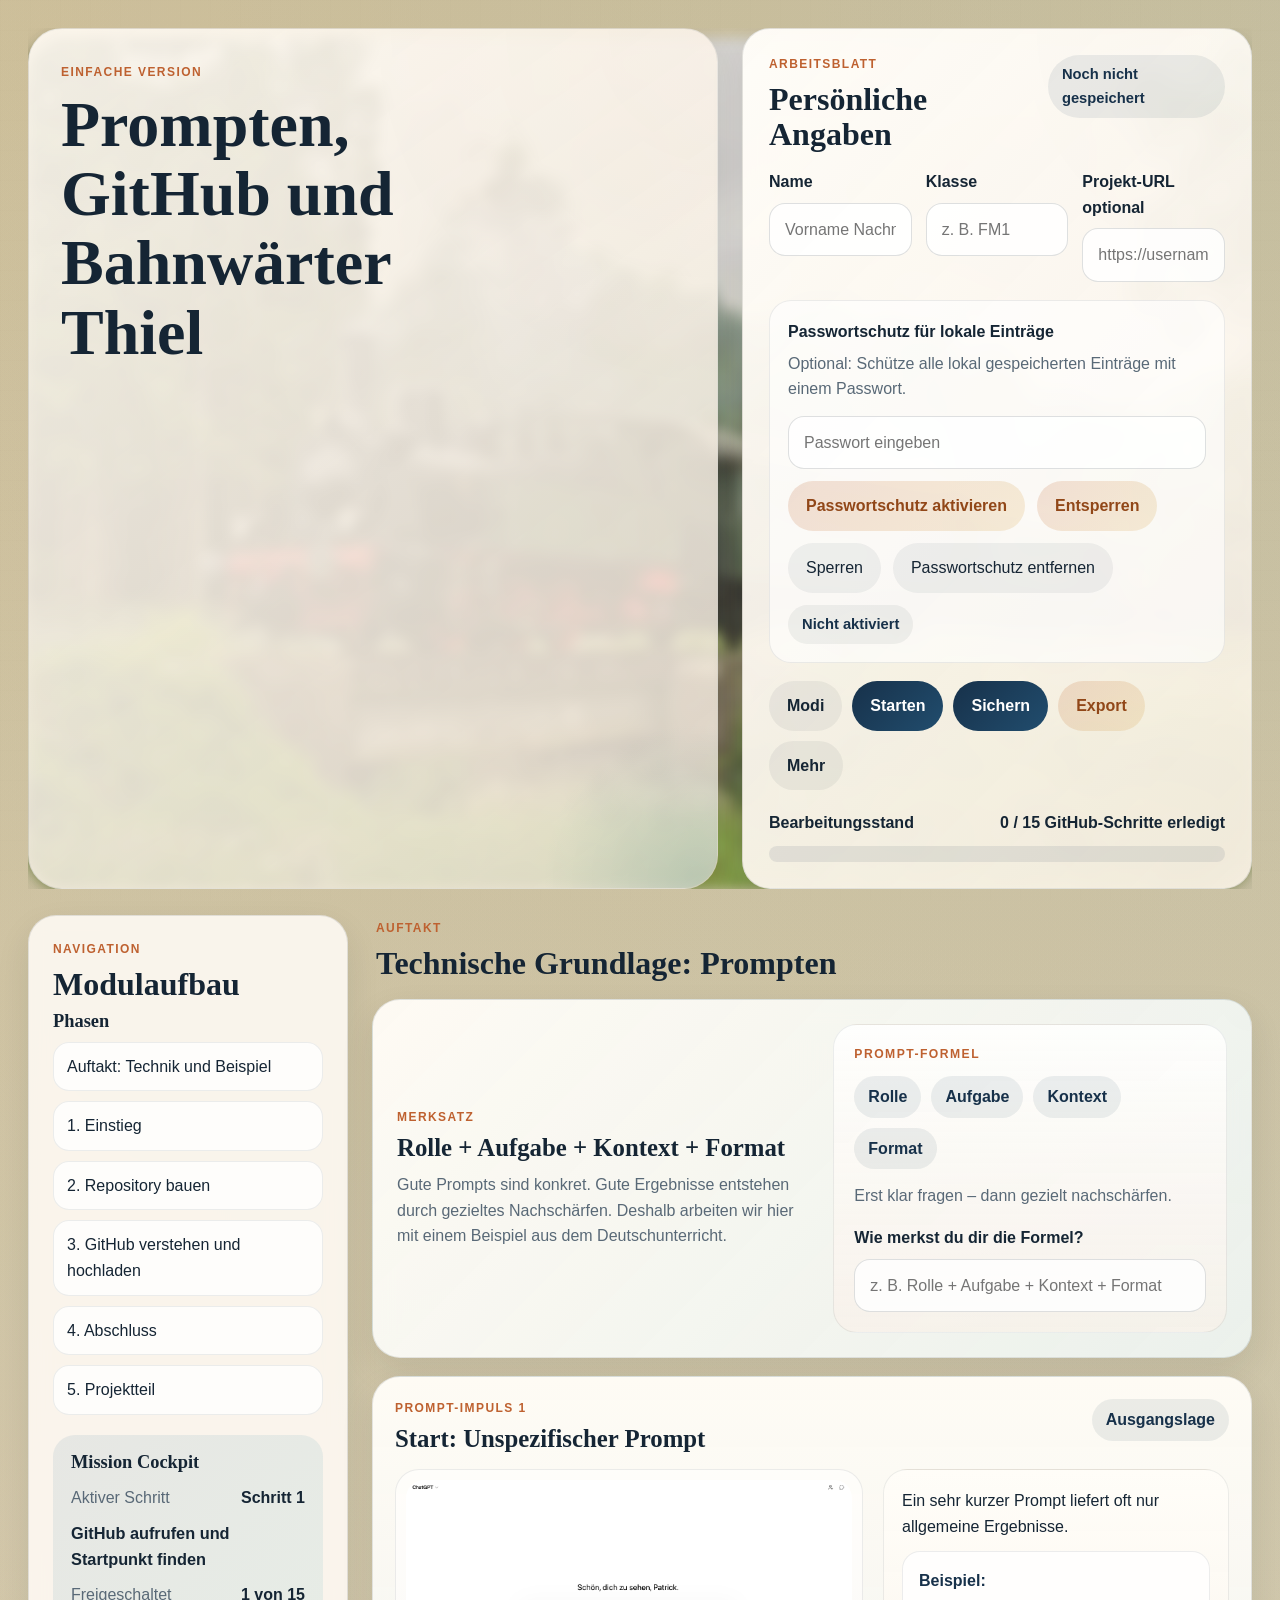
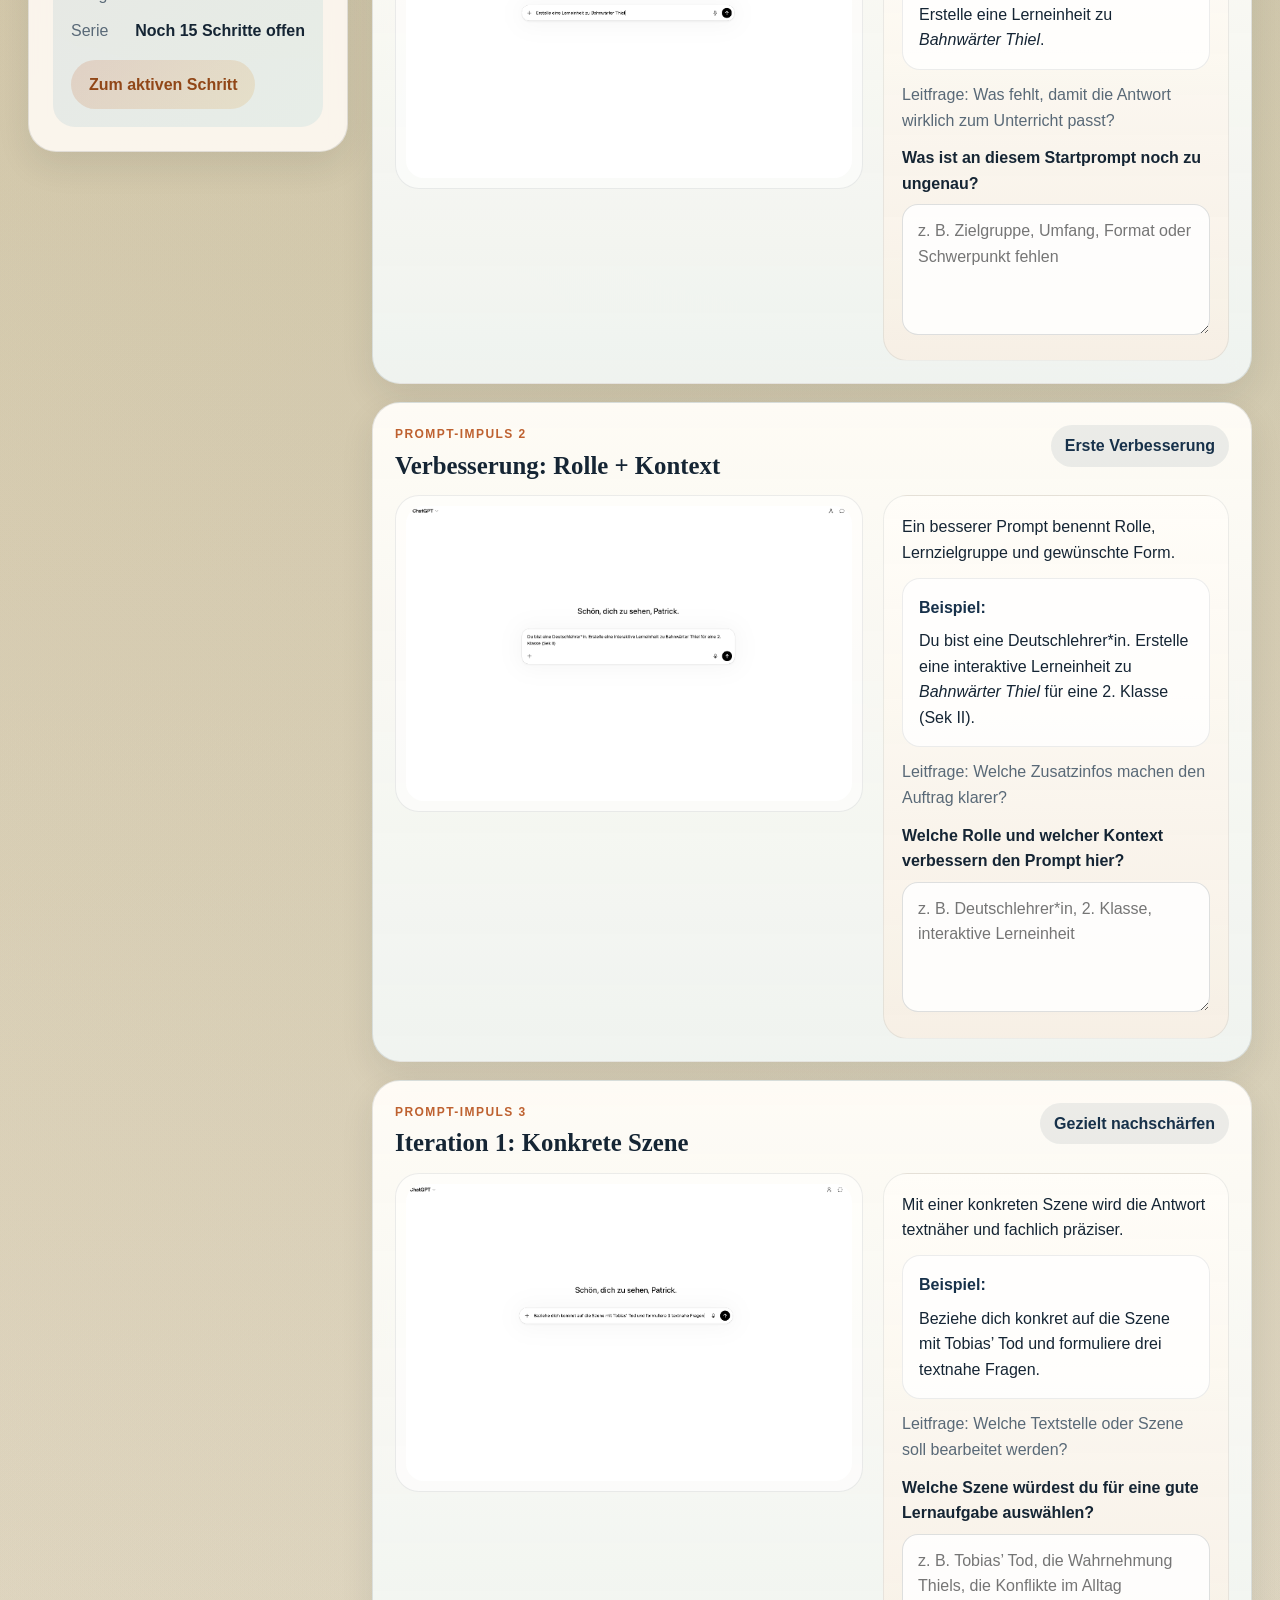
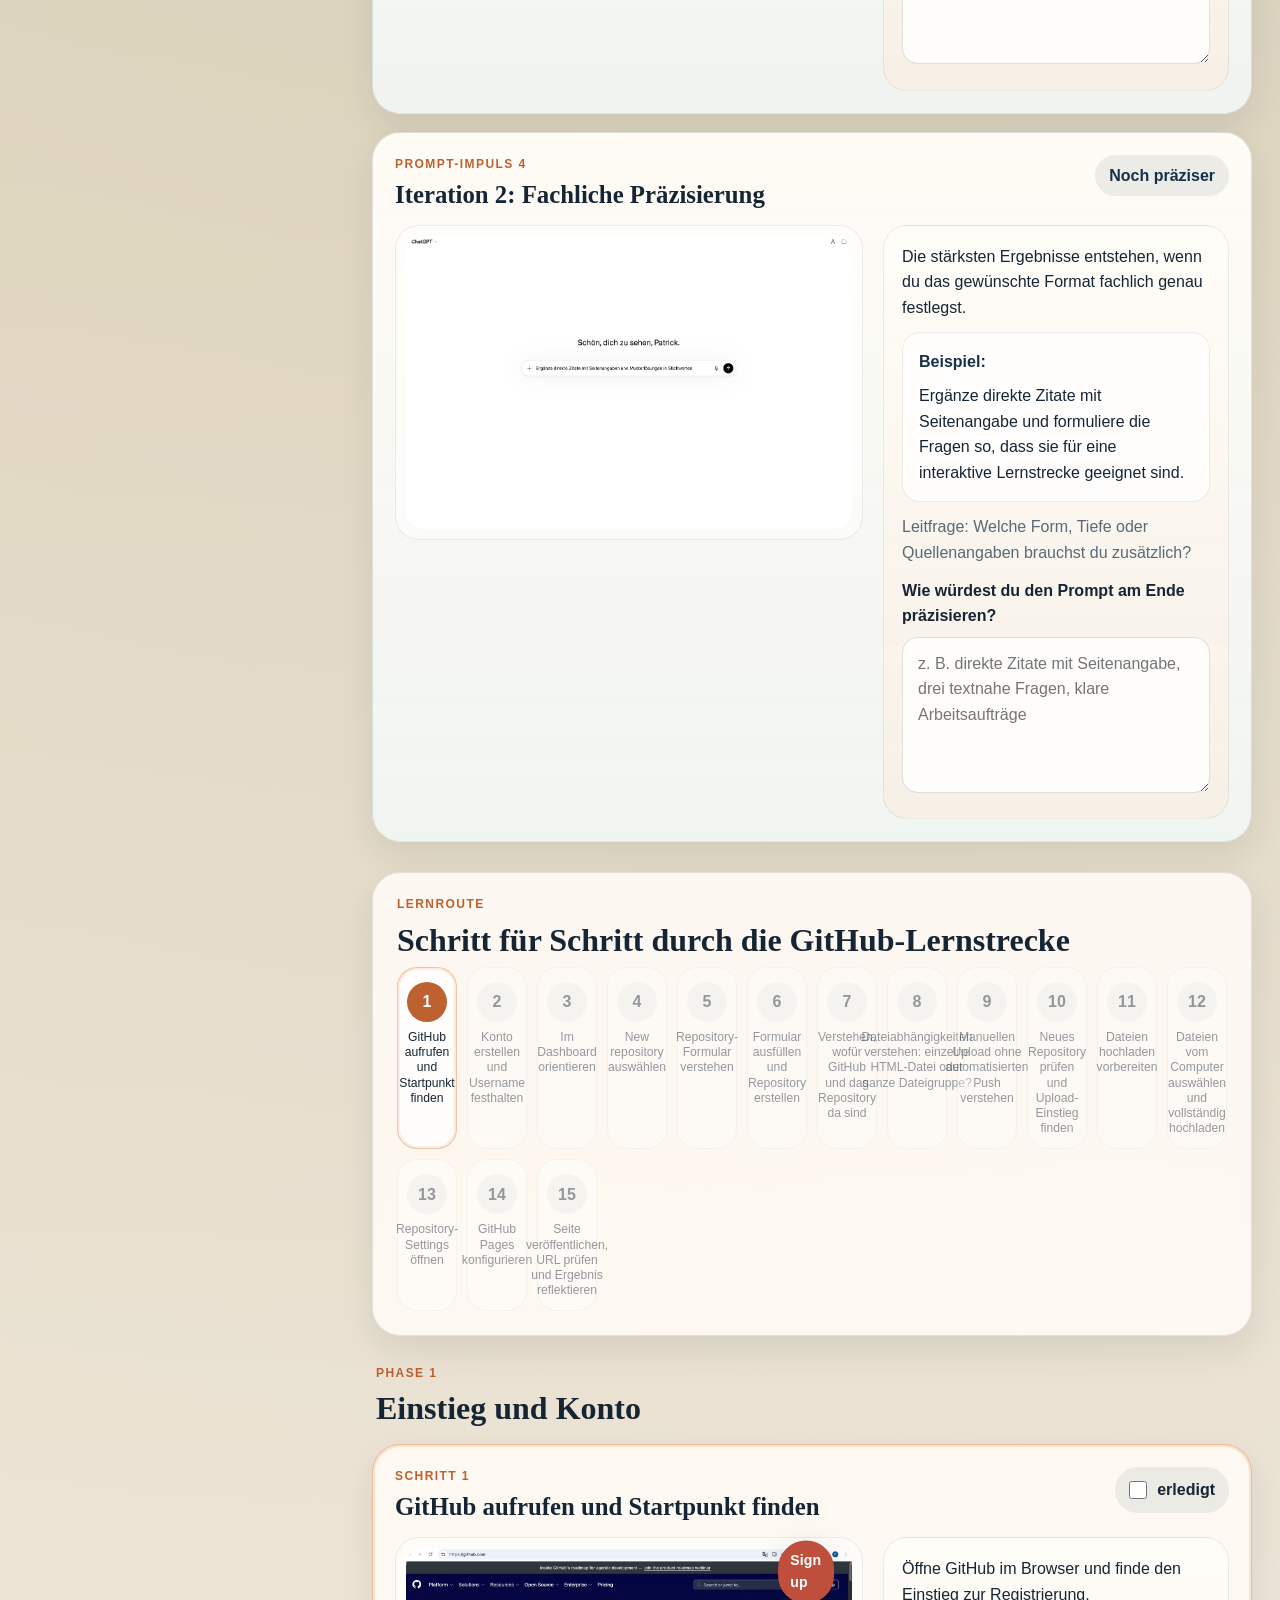
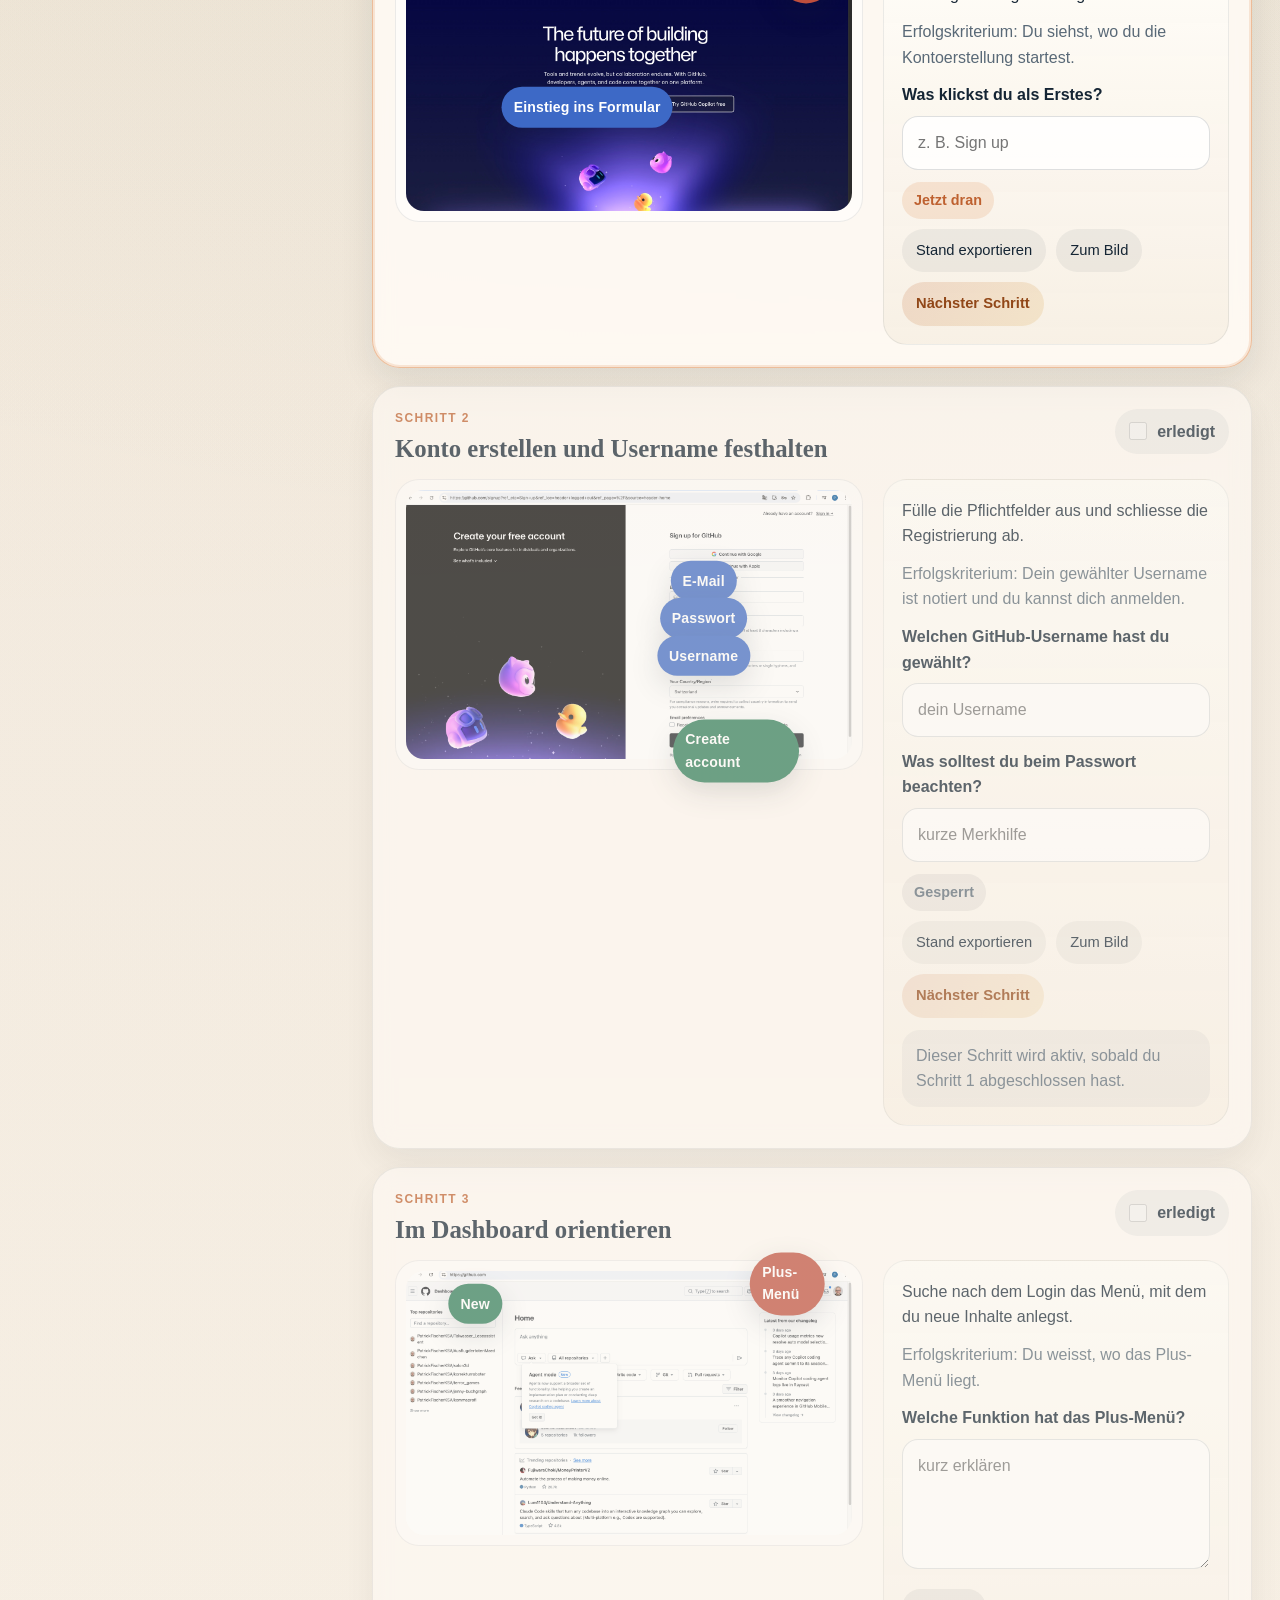
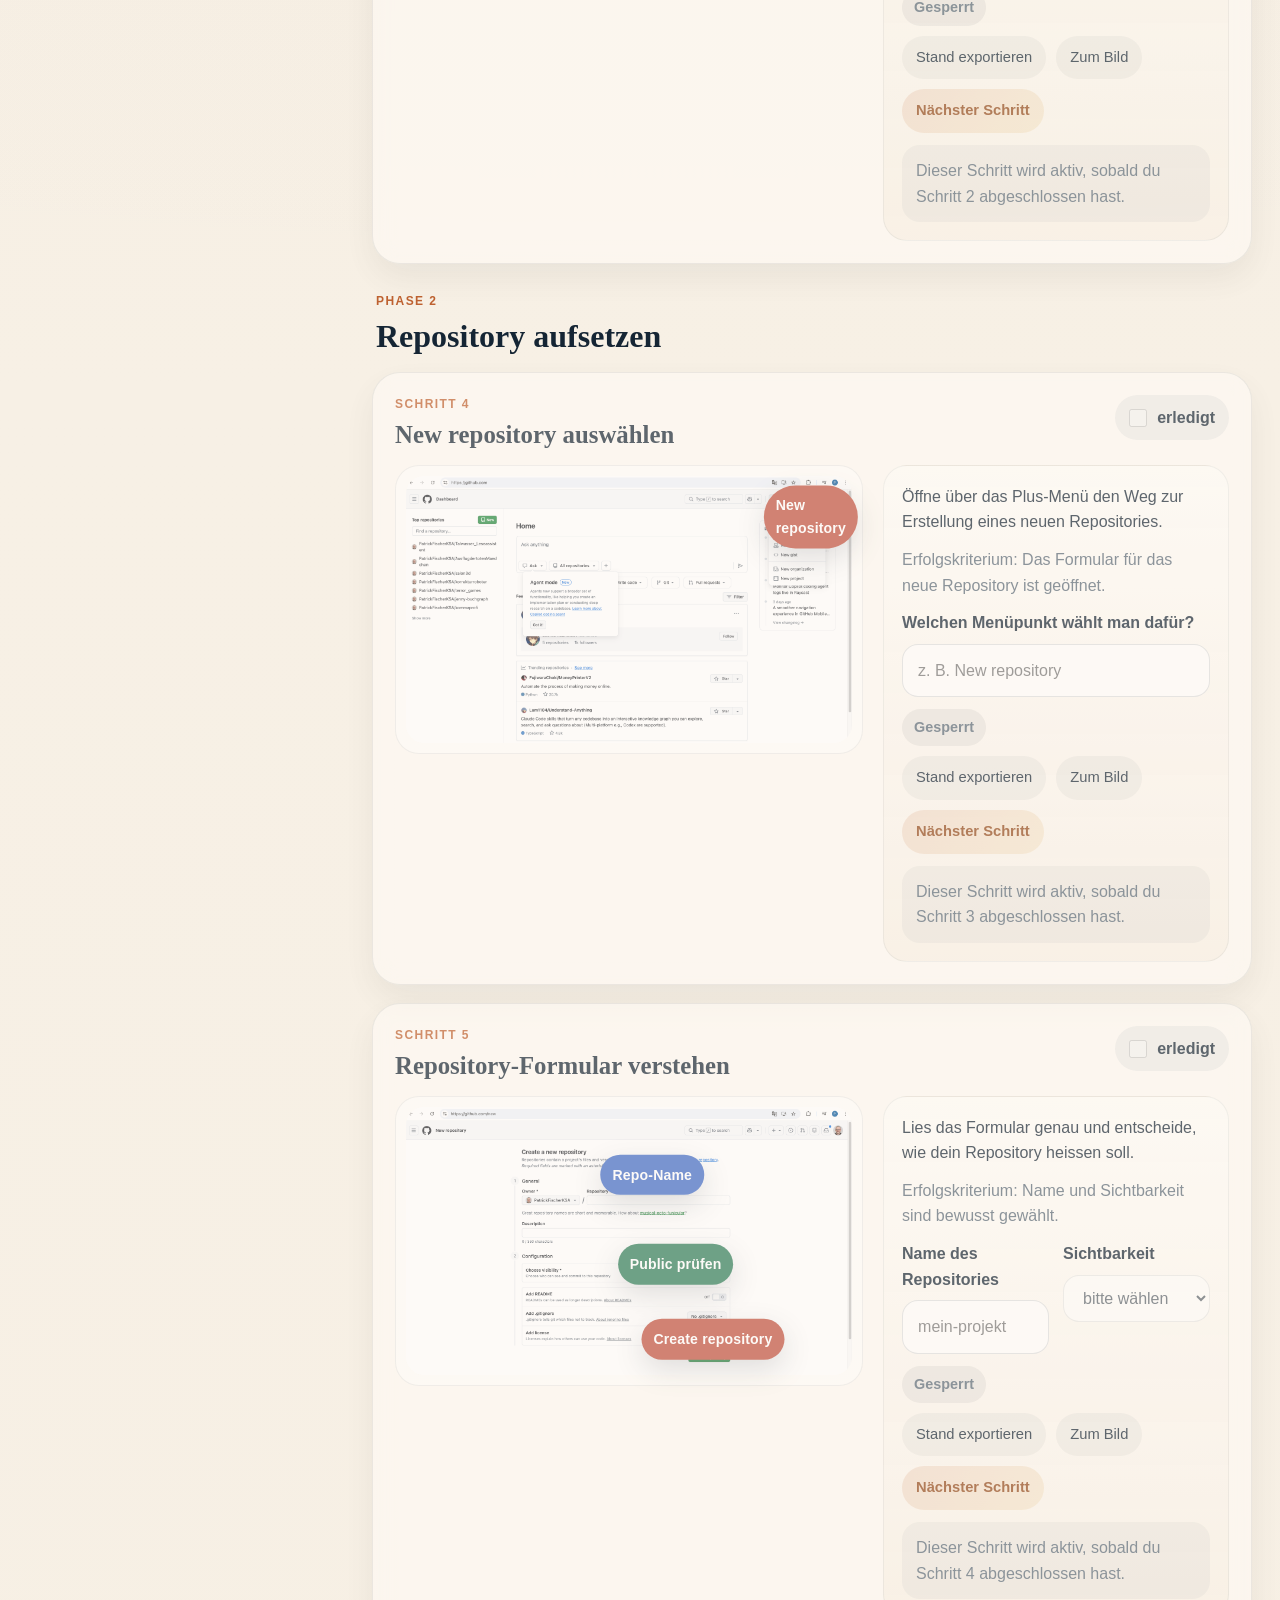
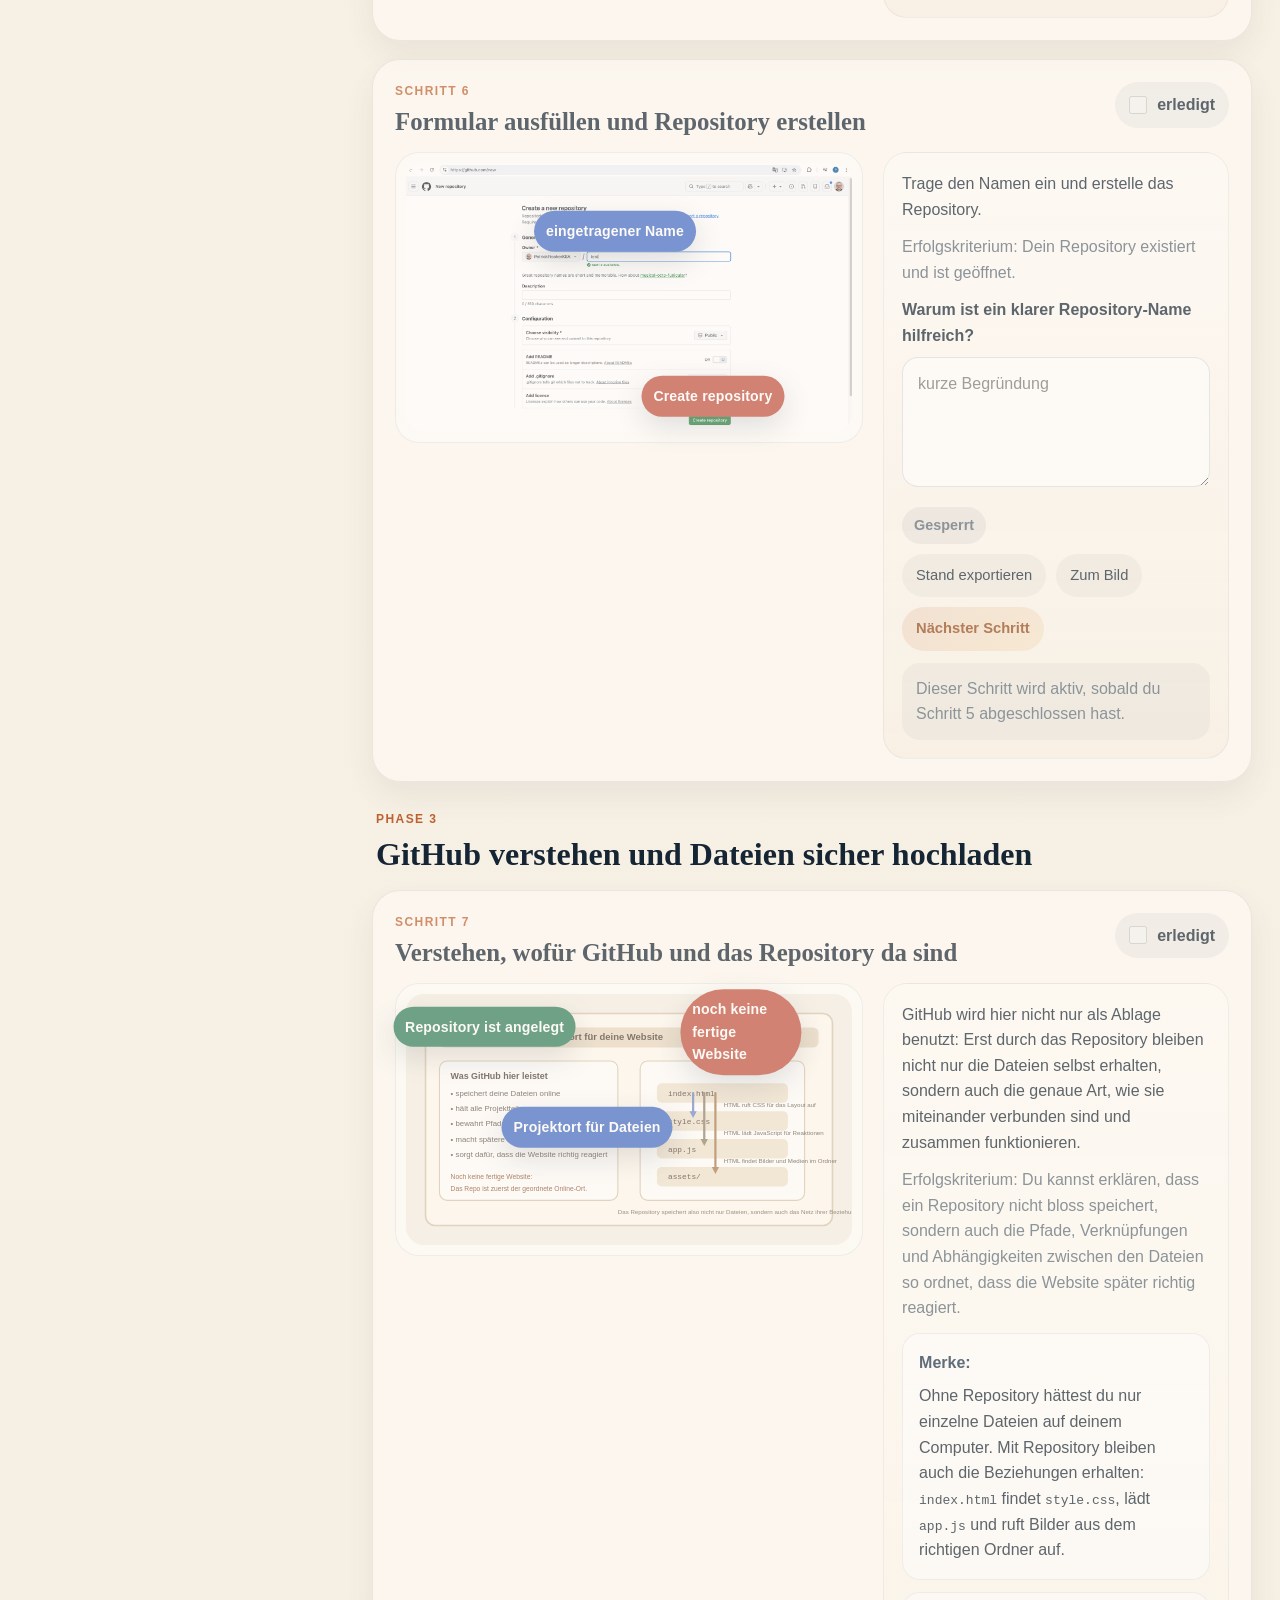
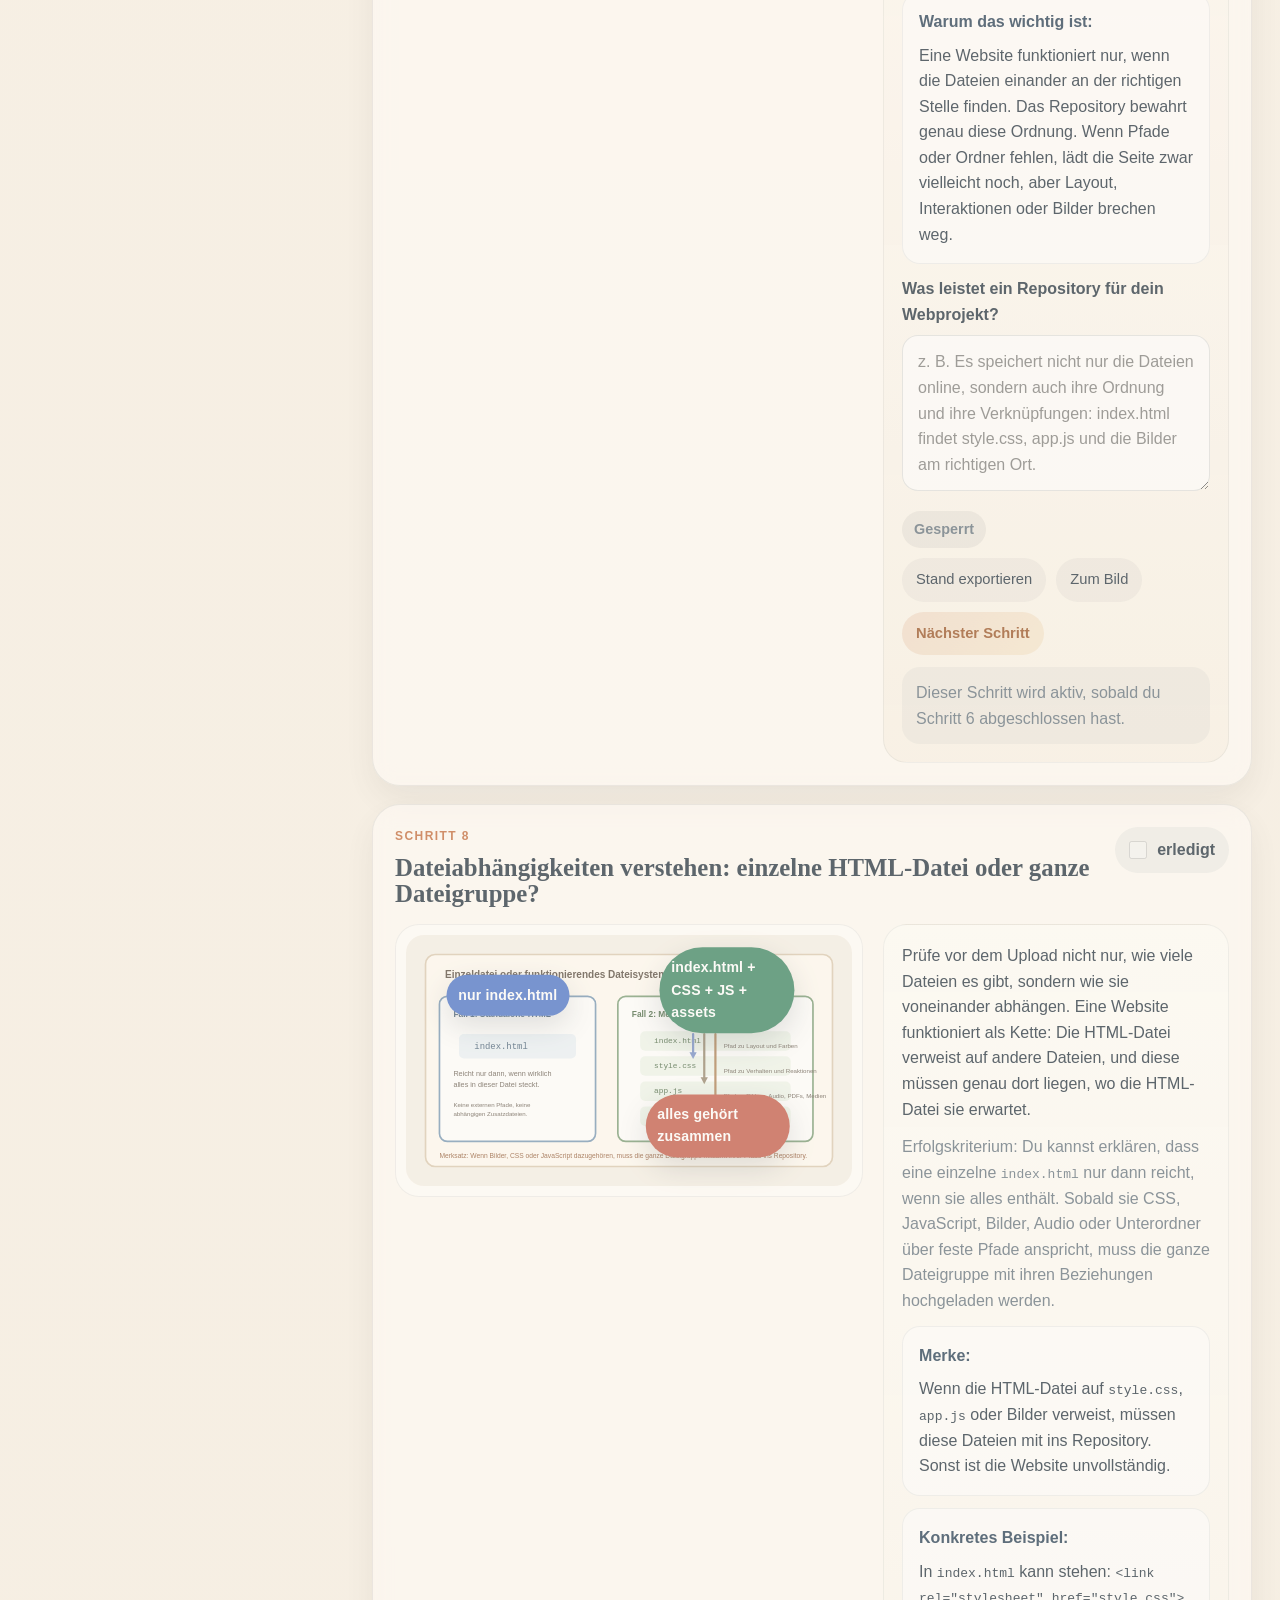
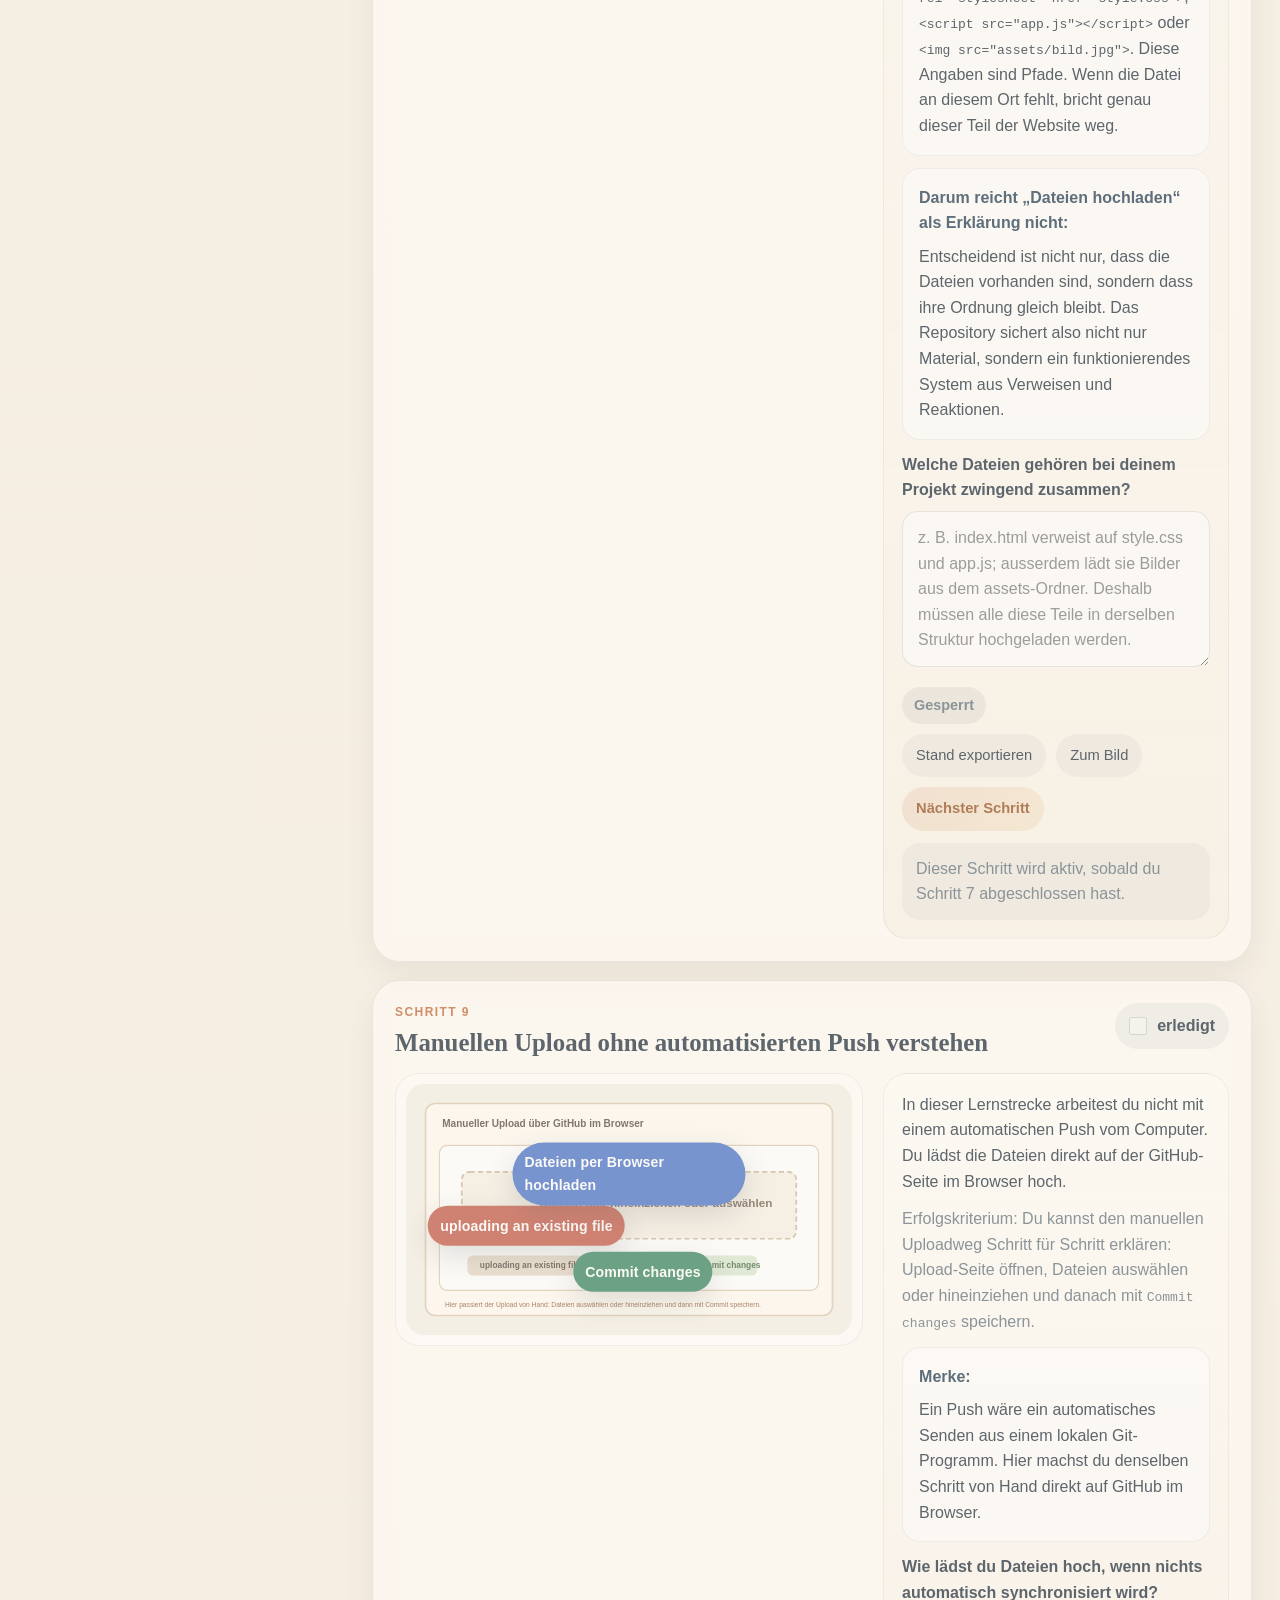
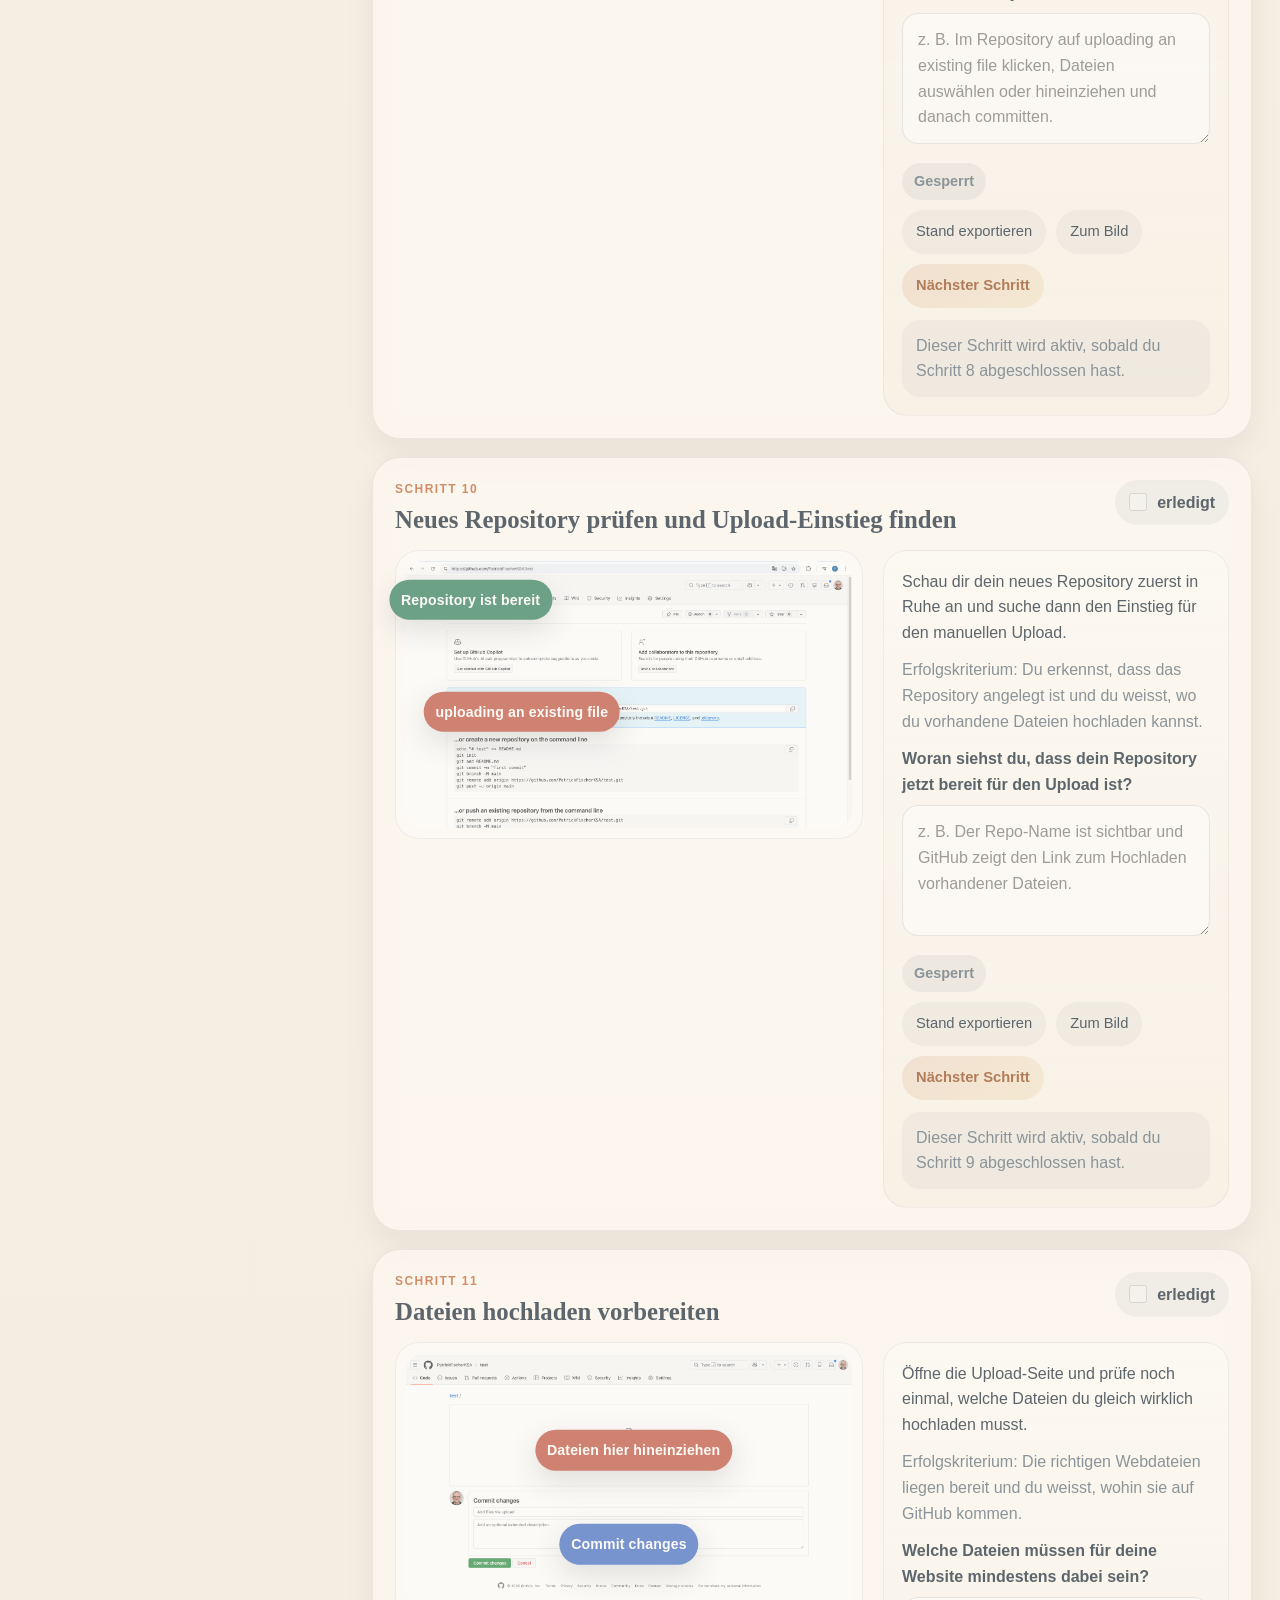
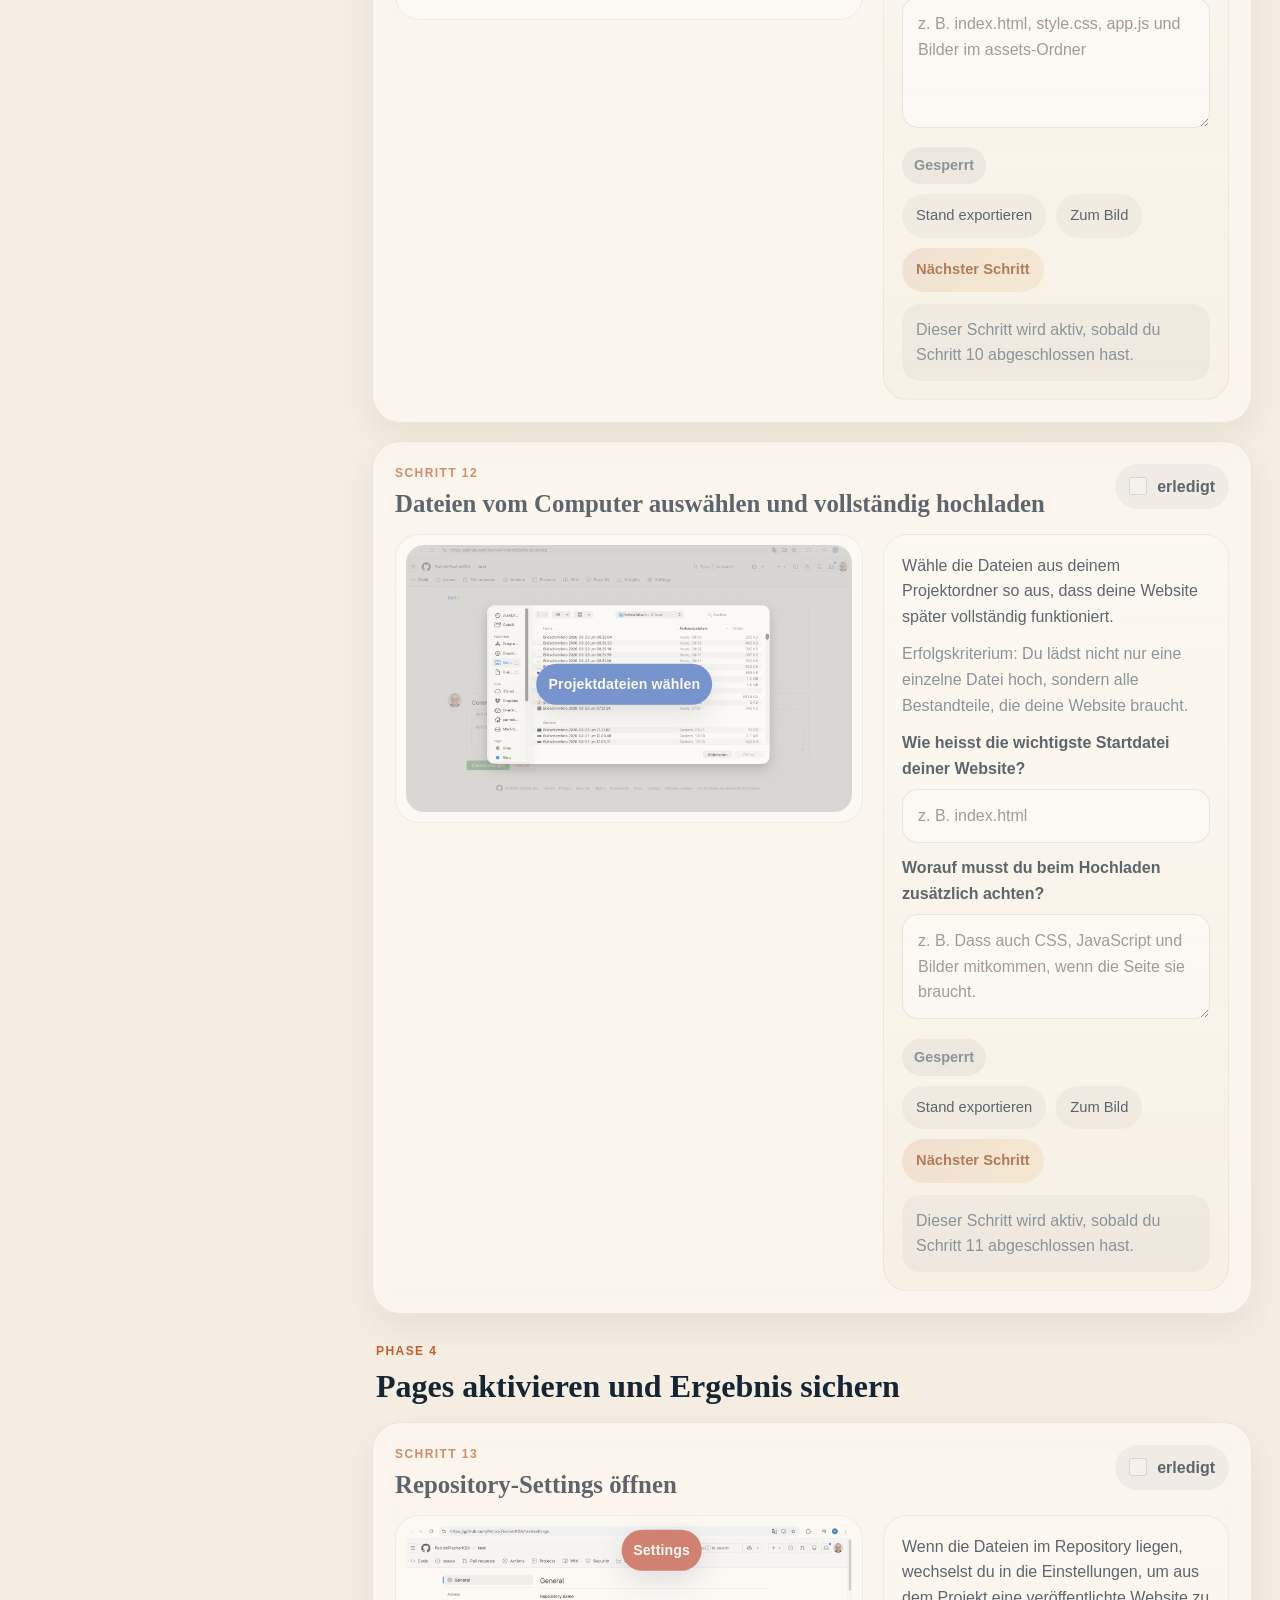
==== commit 5265014b: "Expand explanation of file dependencies in repositories" ====
--- a/einfach.html
+++ b/einfach.html
@@ -515,7 +515,7 @@
             <div class="step-head">
               <div>
                 <p class="step-kicker">Schritt 8</p>
-                <h3>Einzelne HTML-Datei oder ganze Dateigruppe unterscheiden</h3>
+                <h3>Dateiabhängigkeiten verstehen: einzelne HTML-Datei oder ganze Dateigruppe?</h3>
               </div>
               <label class="task-check"><input type="checkbox" data-task="8" /> erledigt</label>
             </div>
@@ -527,15 +527,23 @@
                 <div class="label-pin red" style="left: 69%; top: 74%;">alles gehört zusammen</div>
               </figure>
               <div class="task-box">
-                <p class="instruction">Prüfe vor dem Upload, ob deine Website wirklich nur aus einer Startdatei besteht oder ob HTML, CSS, JavaScript und Bilder zusammenarbeiten.</p>
-                <p class="criterion">Erfolgskriterium: Du weisst, dass eine einzelne <code>index.html</code> nur dann reicht, wenn sie alles enthält. Sonst muss die ganze Dateigruppe hochgeladen werden.</p>
+                <p class="instruction">Prüfe vor dem Upload nicht nur, wie viele Dateien es gibt, sondern wie sie voneinander abhängen. Eine Website funktioniert als Kette: Die HTML-Datei verweist auf andere Dateien, und diese müssen genau dort liegen, wo die HTML-Datei sie erwartet.</p>
+                <p class="criterion">Erfolgskriterium: Du kannst erklären, dass eine einzelne <code>index.html</code> nur dann reicht, wenn sie alles enthält. Sobald sie CSS, JavaScript, Bilder, Audio oder Unterordner über feste Pfade anspricht, muss die ganze Dateigruppe mit ihren Beziehungen hochgeladen werden.</p>
                 <div class="prompt-example">
                   <strong>Merke:</strong>
                   <p>Wenn die HTML-Datei auf <code>style.css</code>, <code>app.js</code> oder Bilder verweist, müssen diese Dateien mit ins Repository. Sonst ist die Website unvollständig.</p>
                 </div>
+                <div class="prompt-example">
+                  <strong>Konkretes Beispiel:</strong>
+                  <p>In <code>index.html</code> kann stehen: <code>&lt;link rel="stylesheet" href="style.css"&gt;</code>, <code>&lt;script src="app.js"&gt;&lt;/script&gt;</code> oder <code>&lt;img src="assets/bild.jpg"&gt;</code>. Diese Angaben sind Pfade. Wenn die Datei an diesem Ort fehlt, bricht genau dieser Teil der Website weg.</p>
+                </div>
+                <div class="prompt-example">
+                  <strong>Darum reicht „Dateien hochladen“ als Erklärung nicht:</strong>
+                  <p>Entscheidend ist nicht nur, dass die Dateien vorhanden sind, sondern dass ihre Ordnung gleich bleibt. Das Repository sichert also nicht nur Material, sondern ein funktionierendes System aus Verweisen und Reaktionen.</p>
+                </div>
                 <label class="field">
                   <span>Welche Dateien gehören bei deinem Projekt zwingend zusammen?</span>
-                  <textarea data-field="fileGroupInsight" rows="4" placeholder="z. B. index.html, style.css, app.js und ein assets-Ordner mit Bildern"></textarea>
+                  <textarea data-field="fileGroupInsight" rows="5" placeholder="z. B. index.html verweist auf style.css und app.js; ausserdem lädt sie Bilder aus dem assets-Ordner. Deshalb müssen alle diese Teile in derselben Struktur hochgeladen werden."></textarea>
                 </label>
               </div>
             </div>
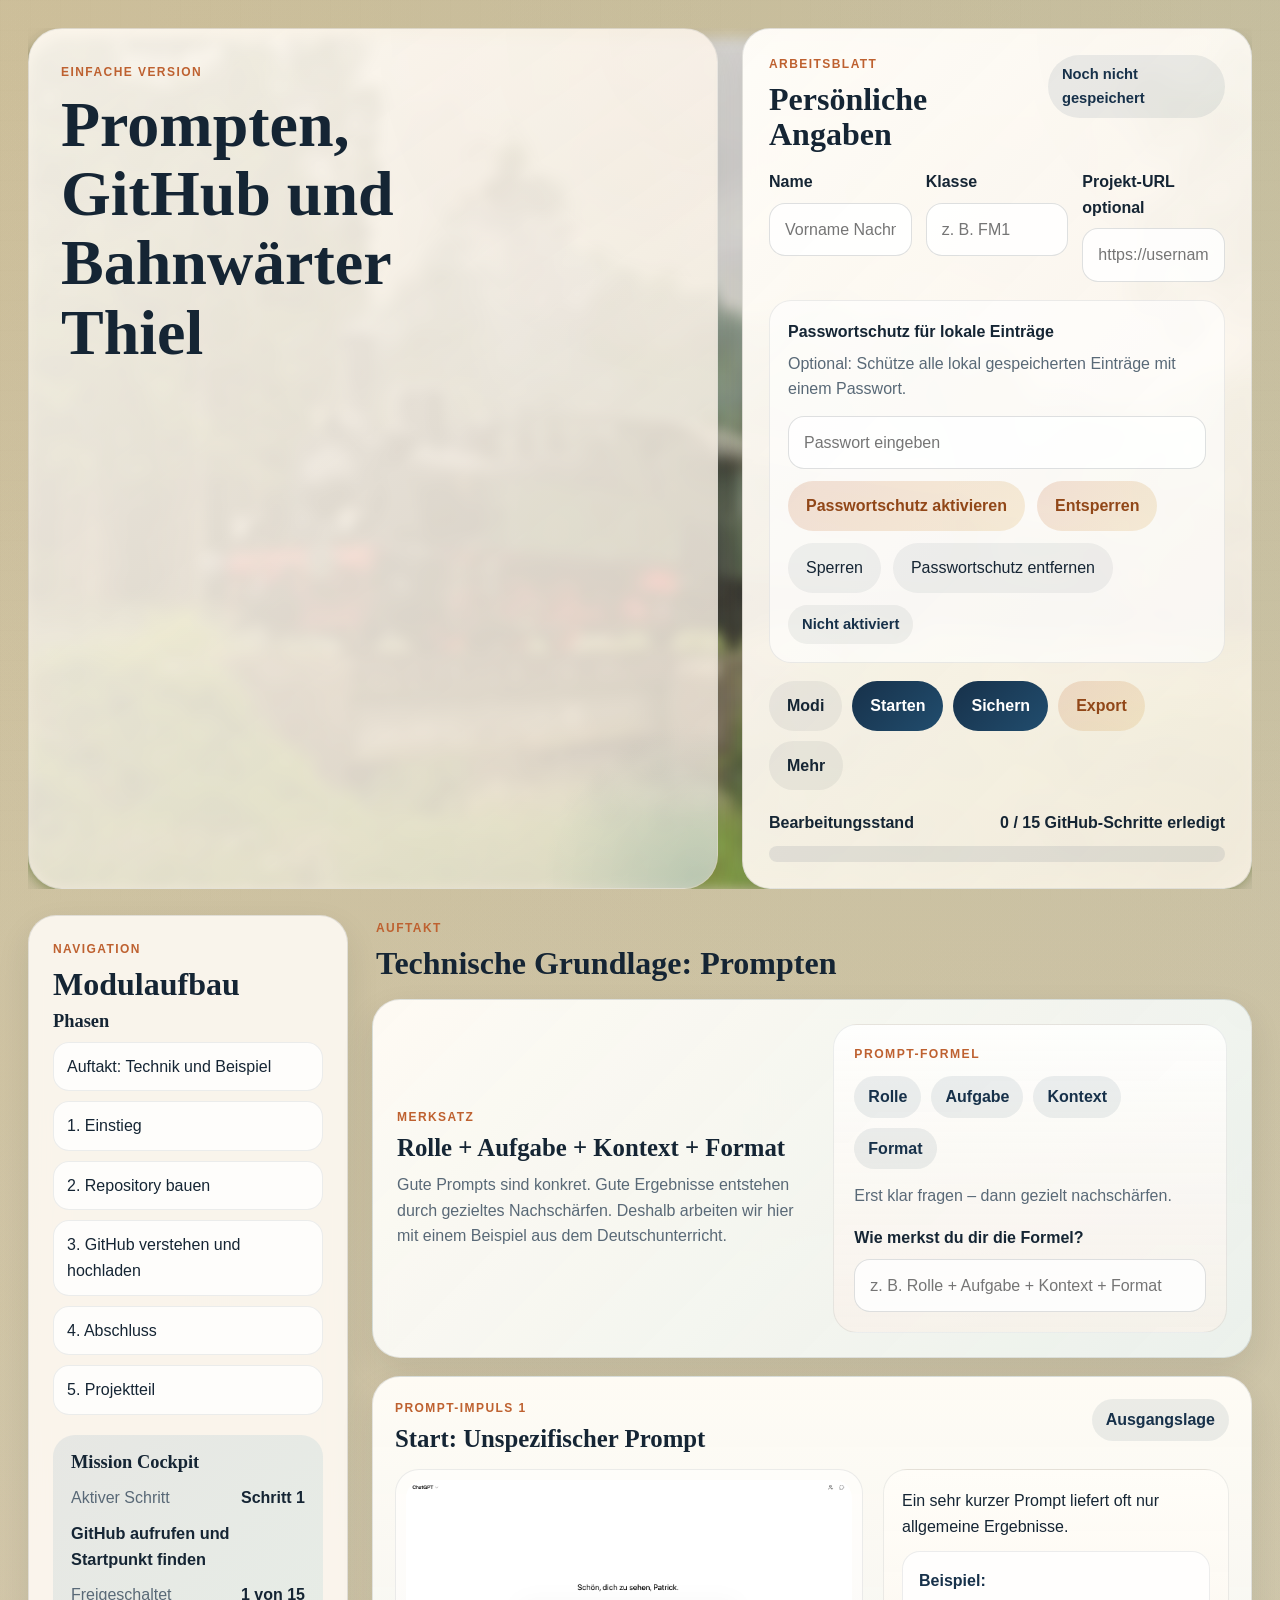
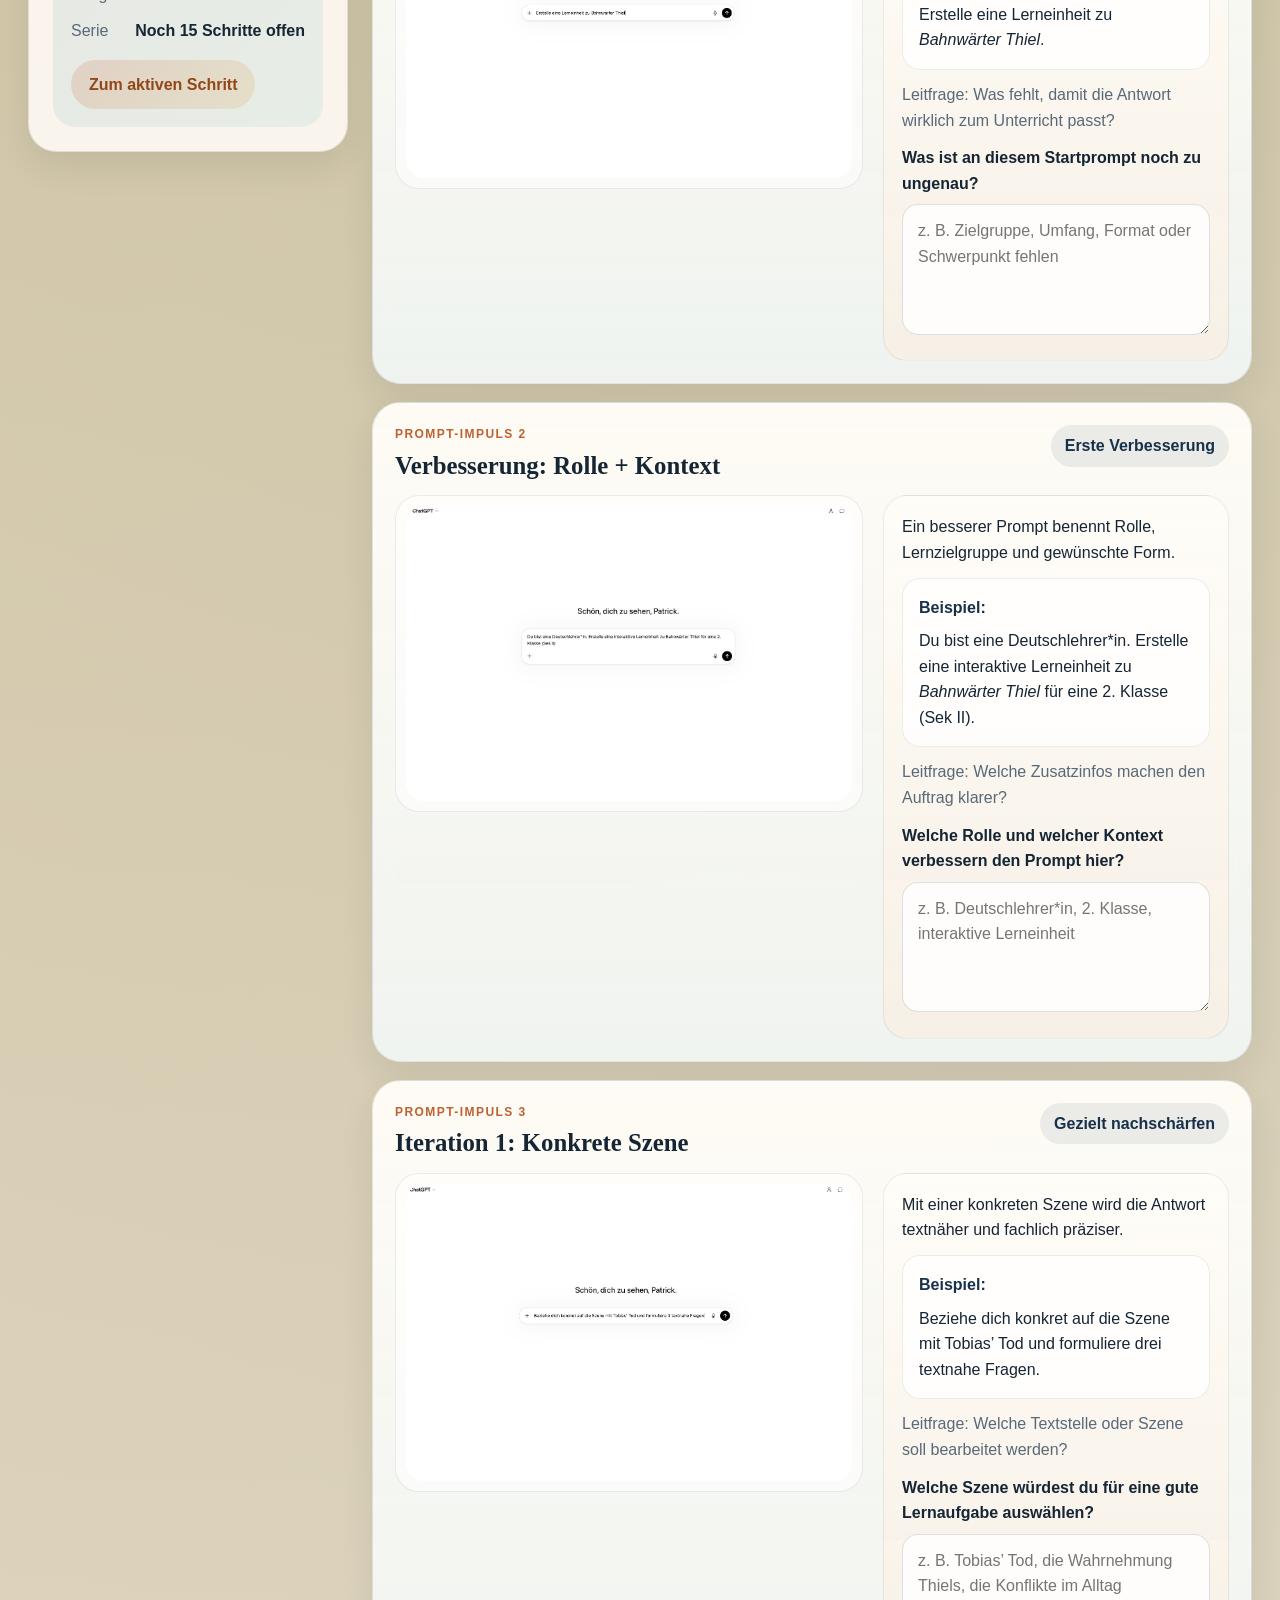
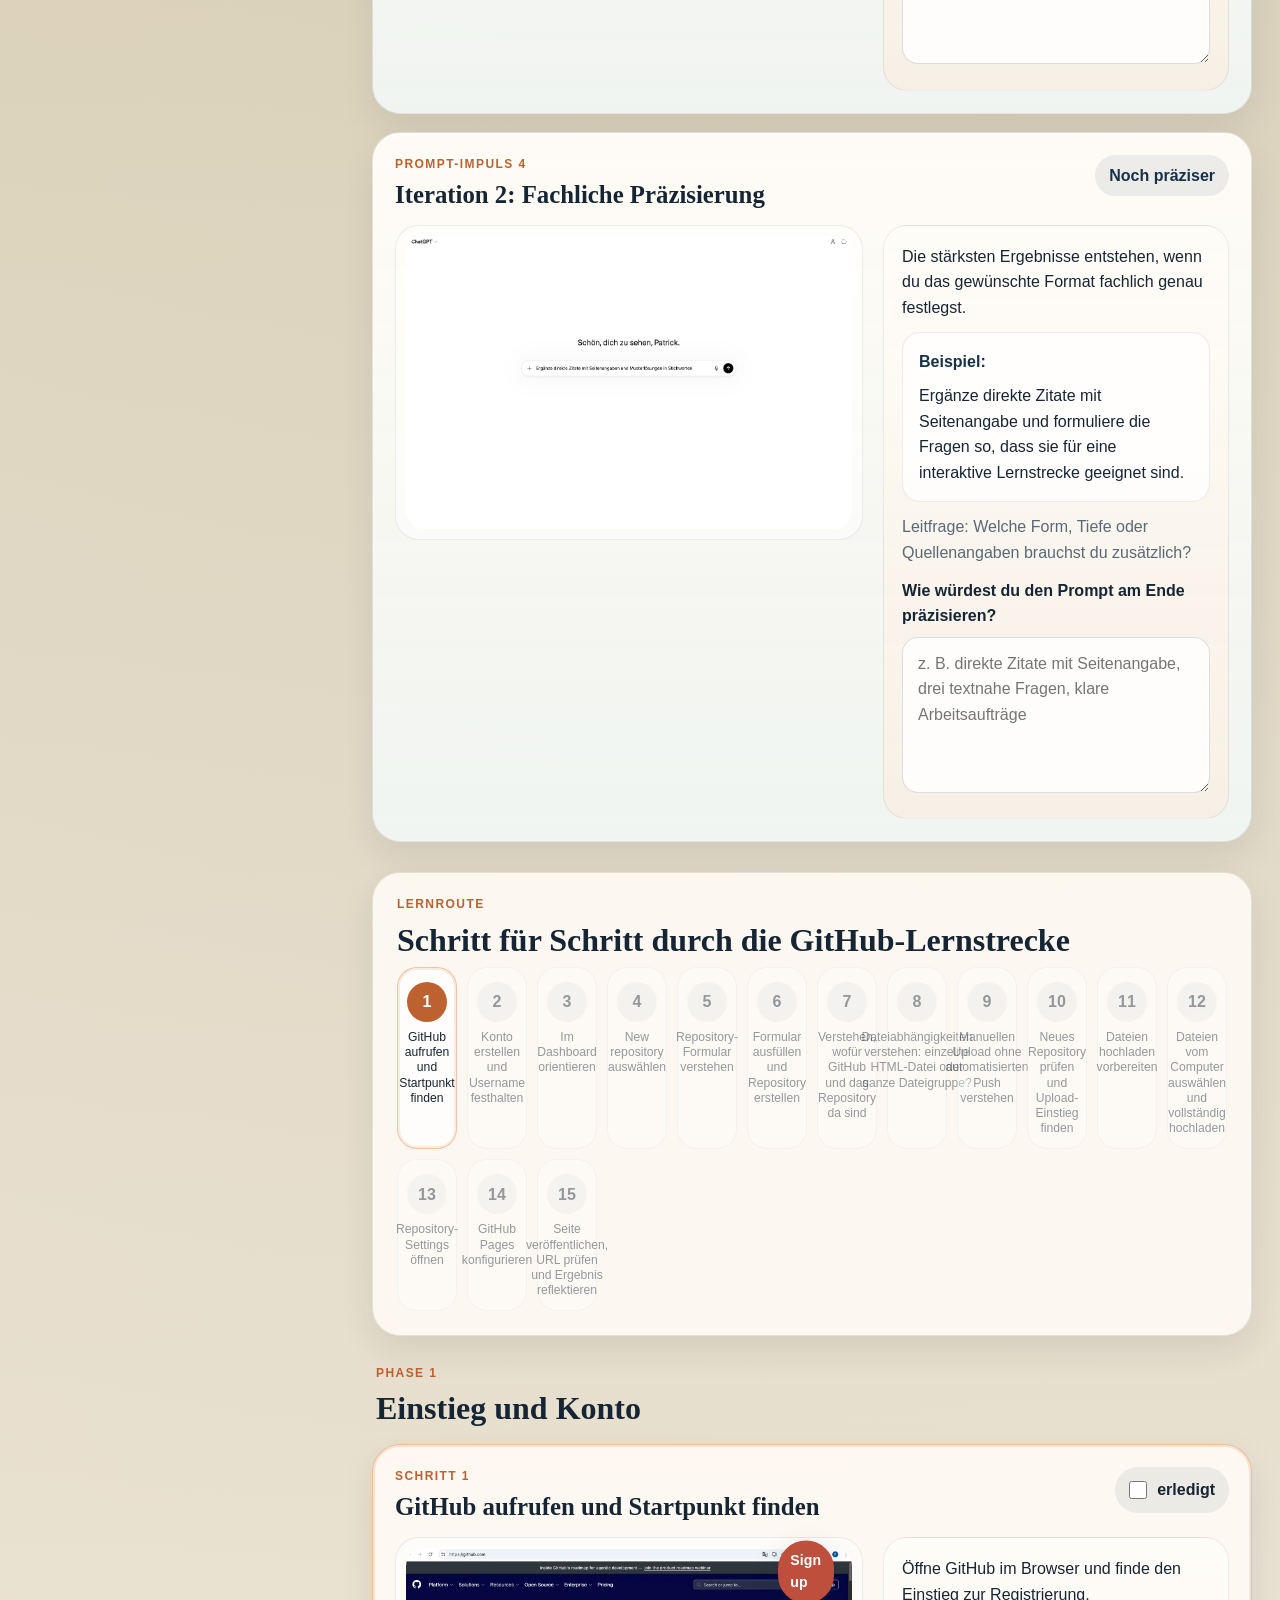
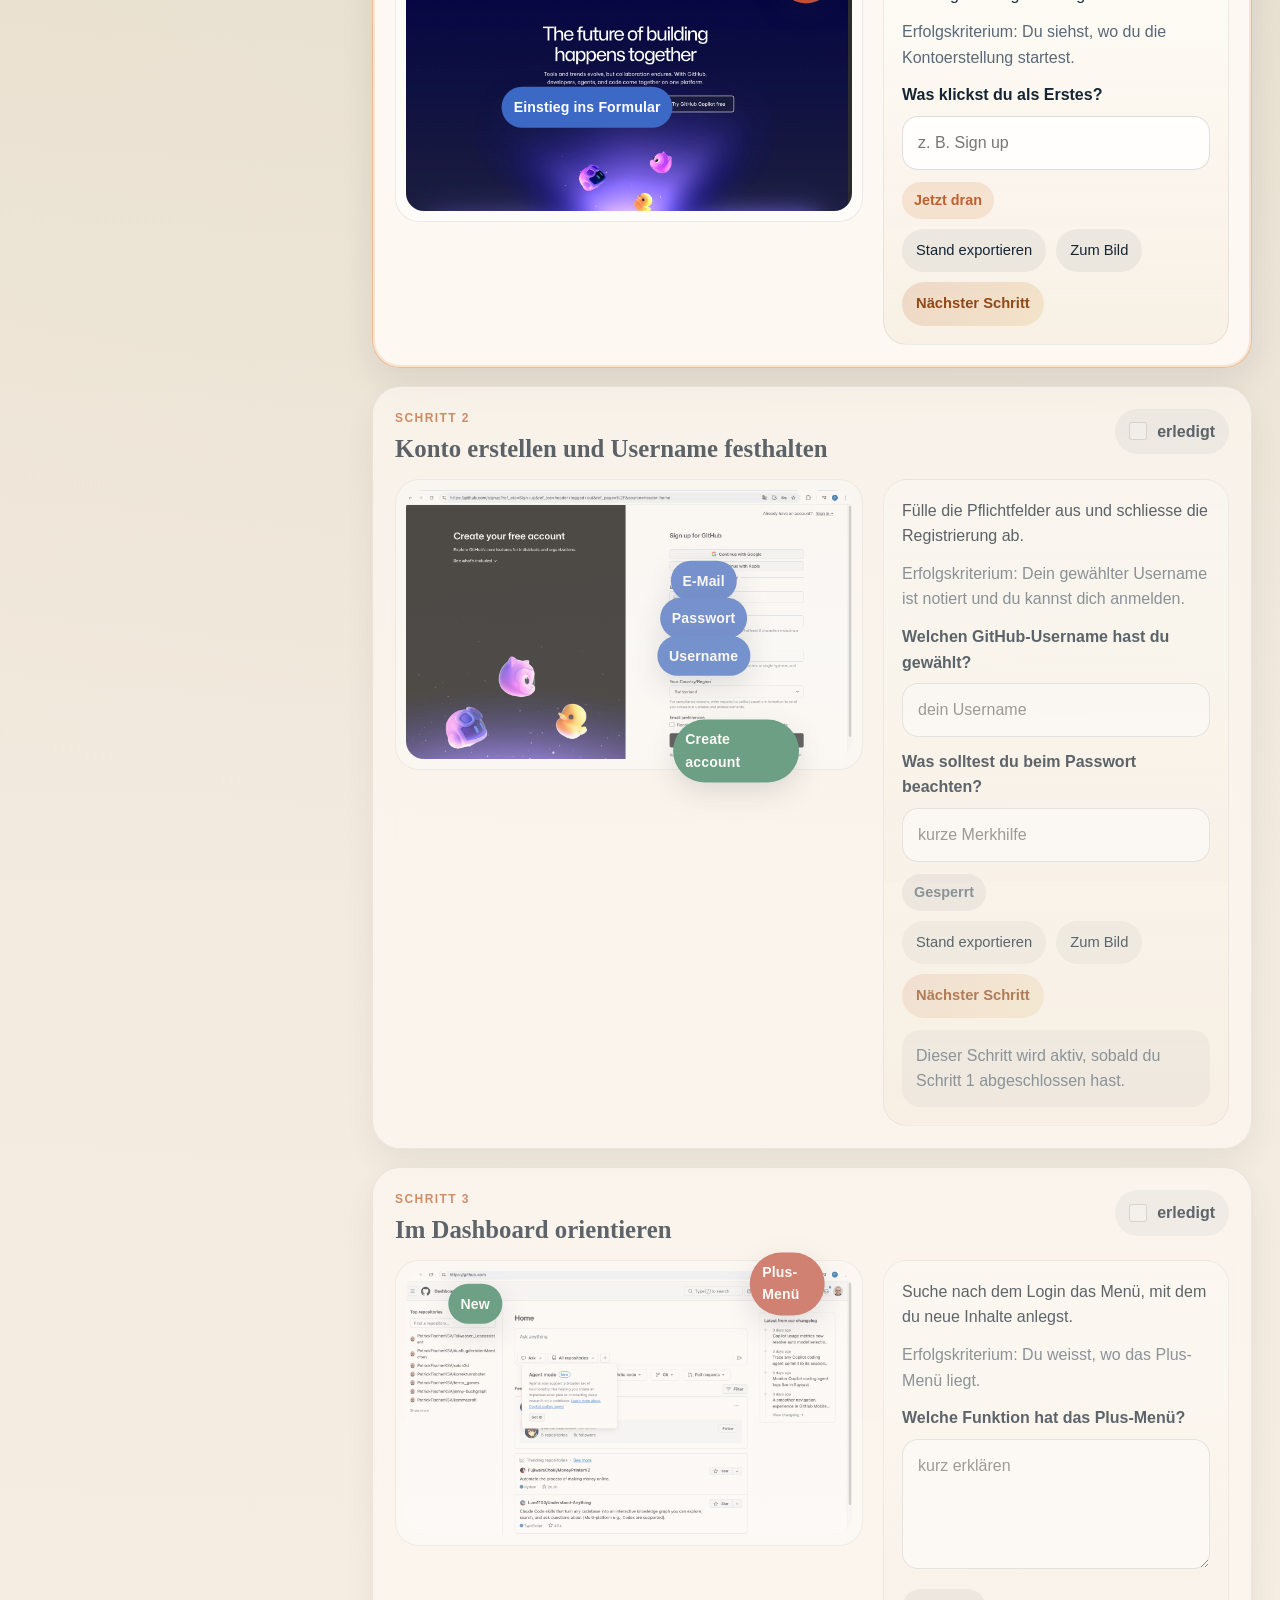
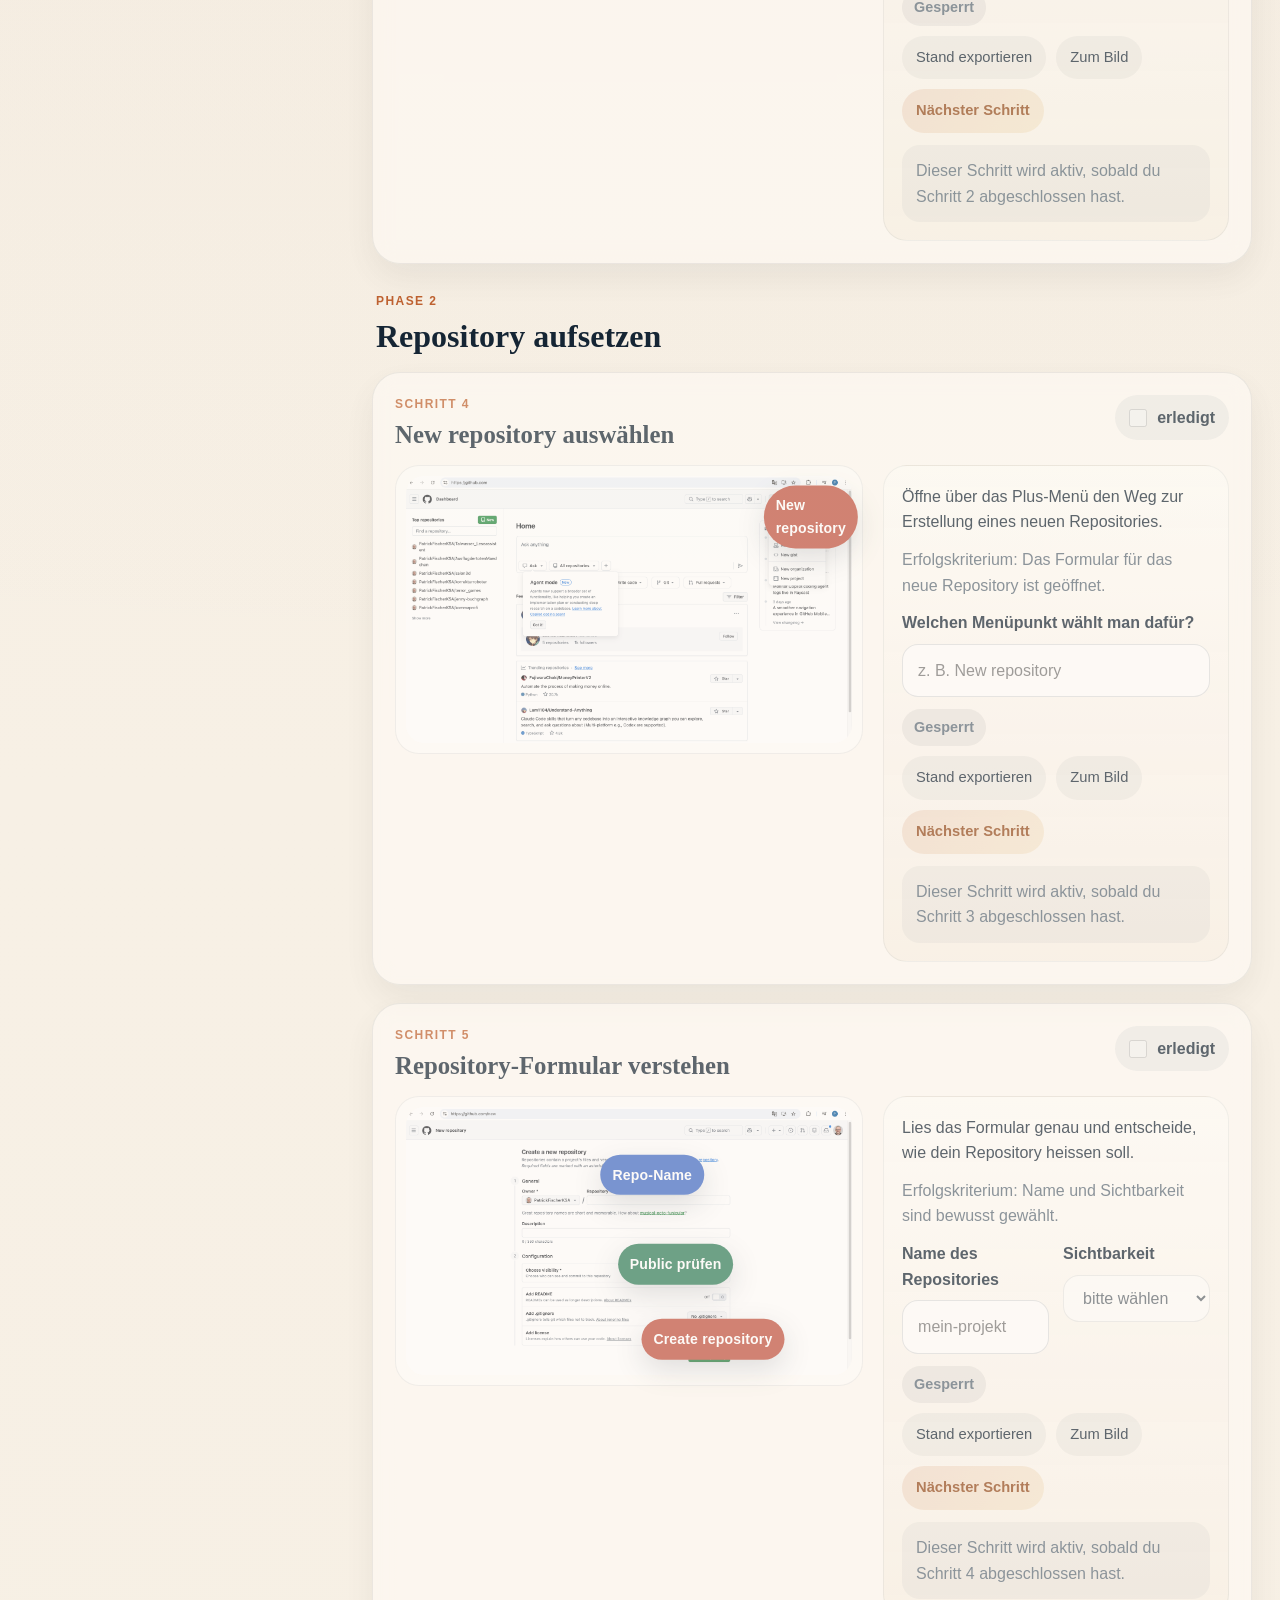
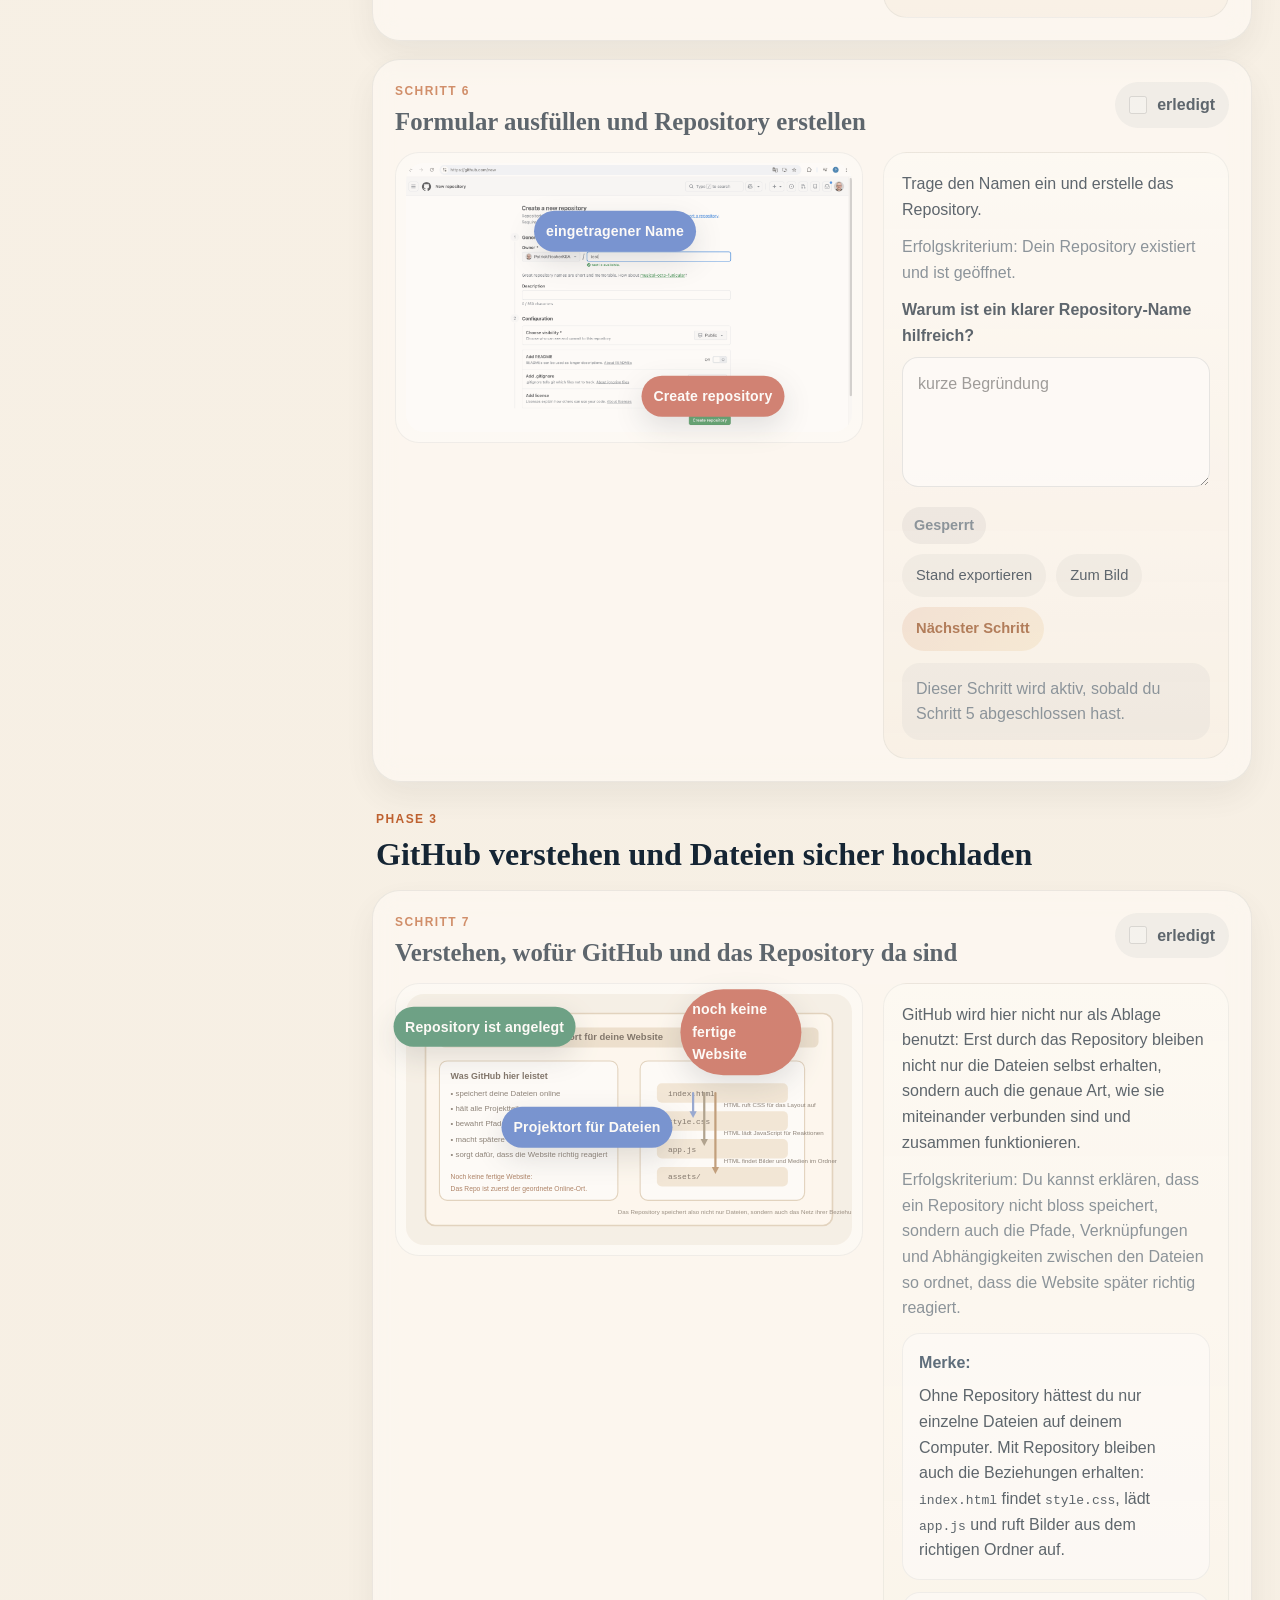
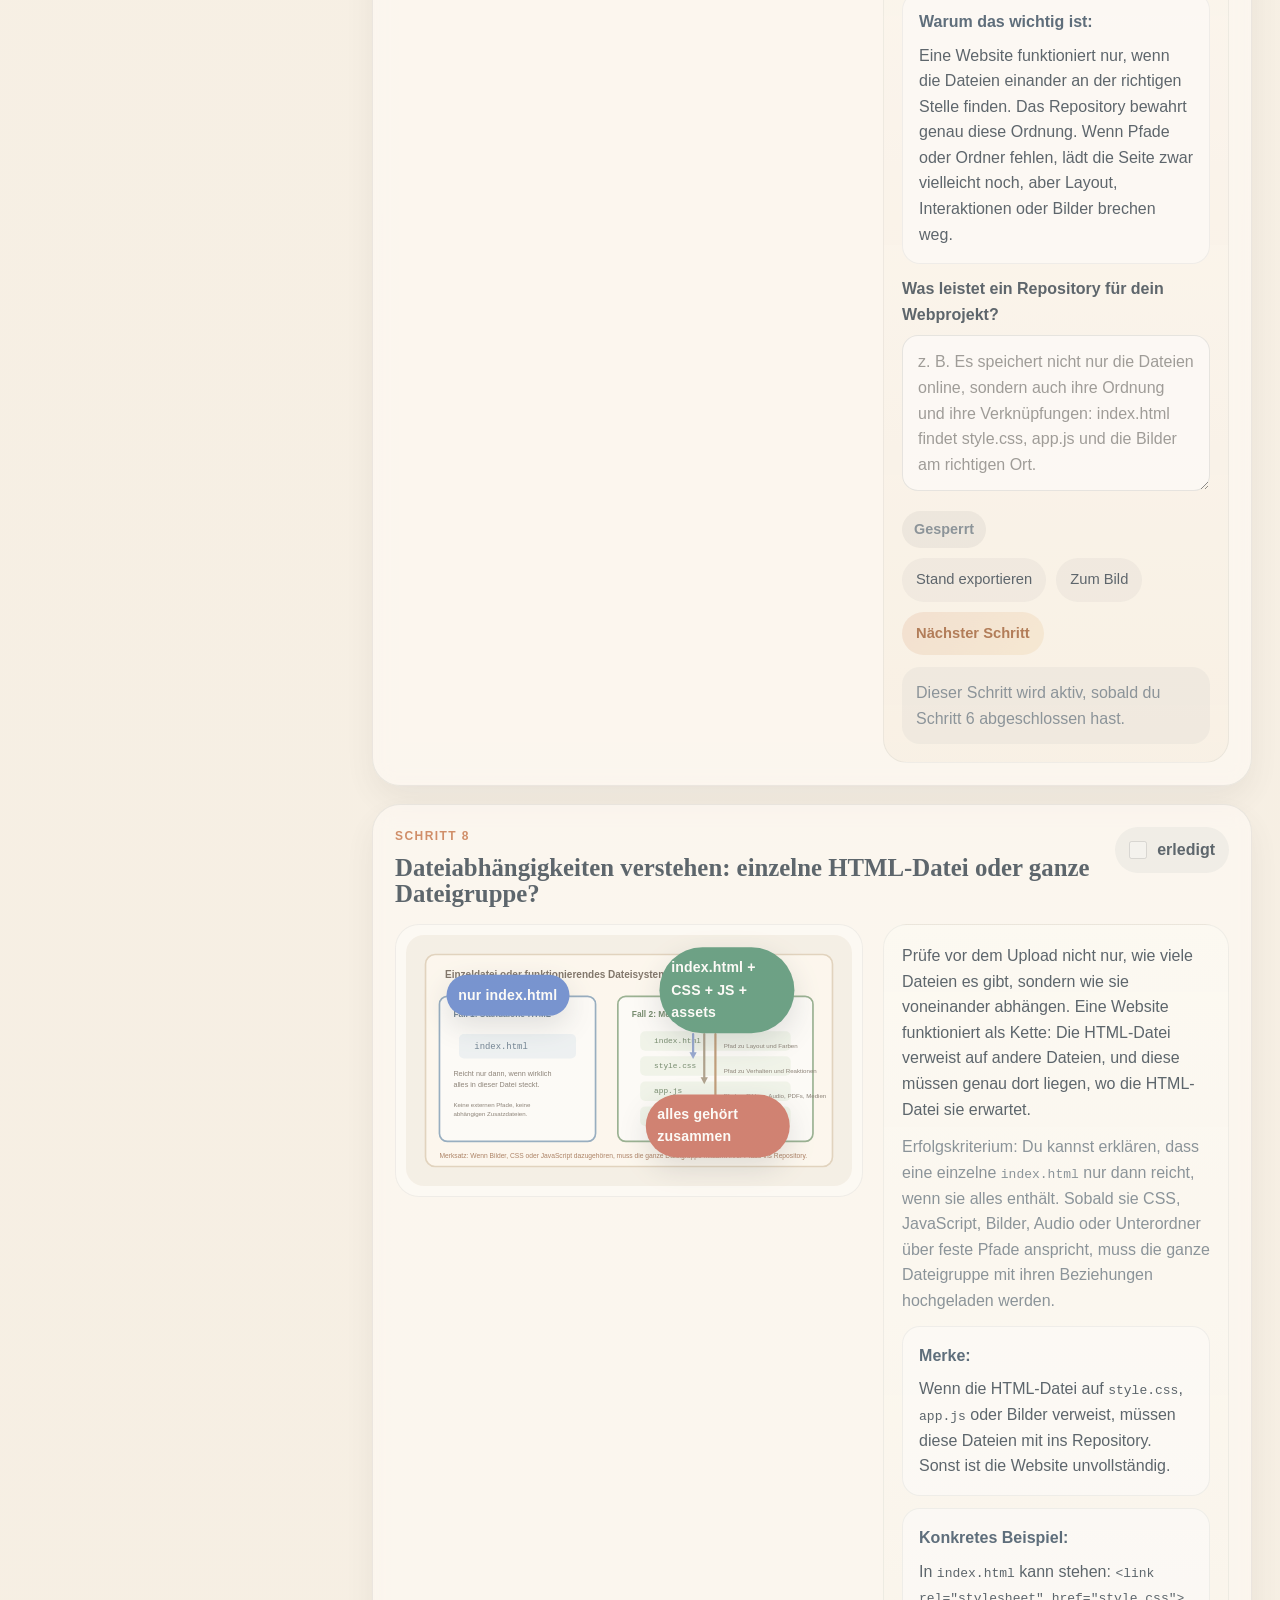
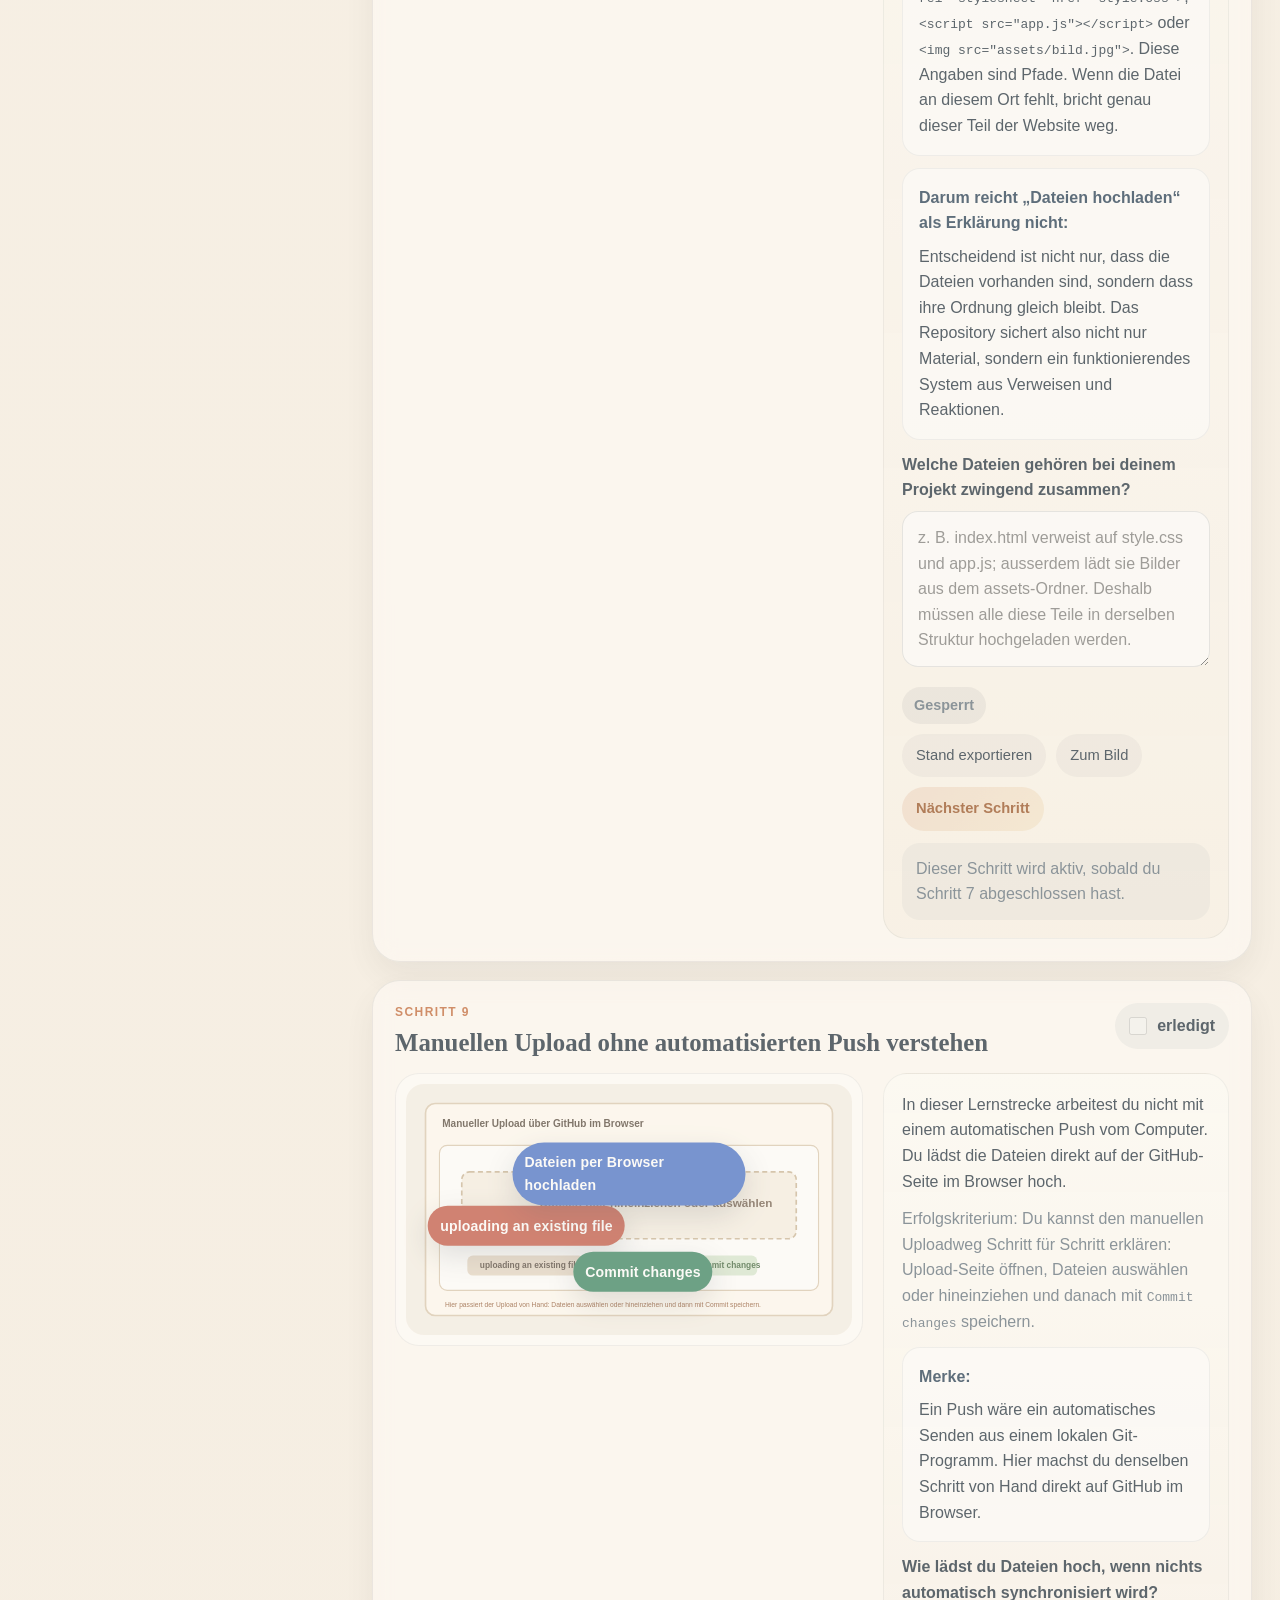
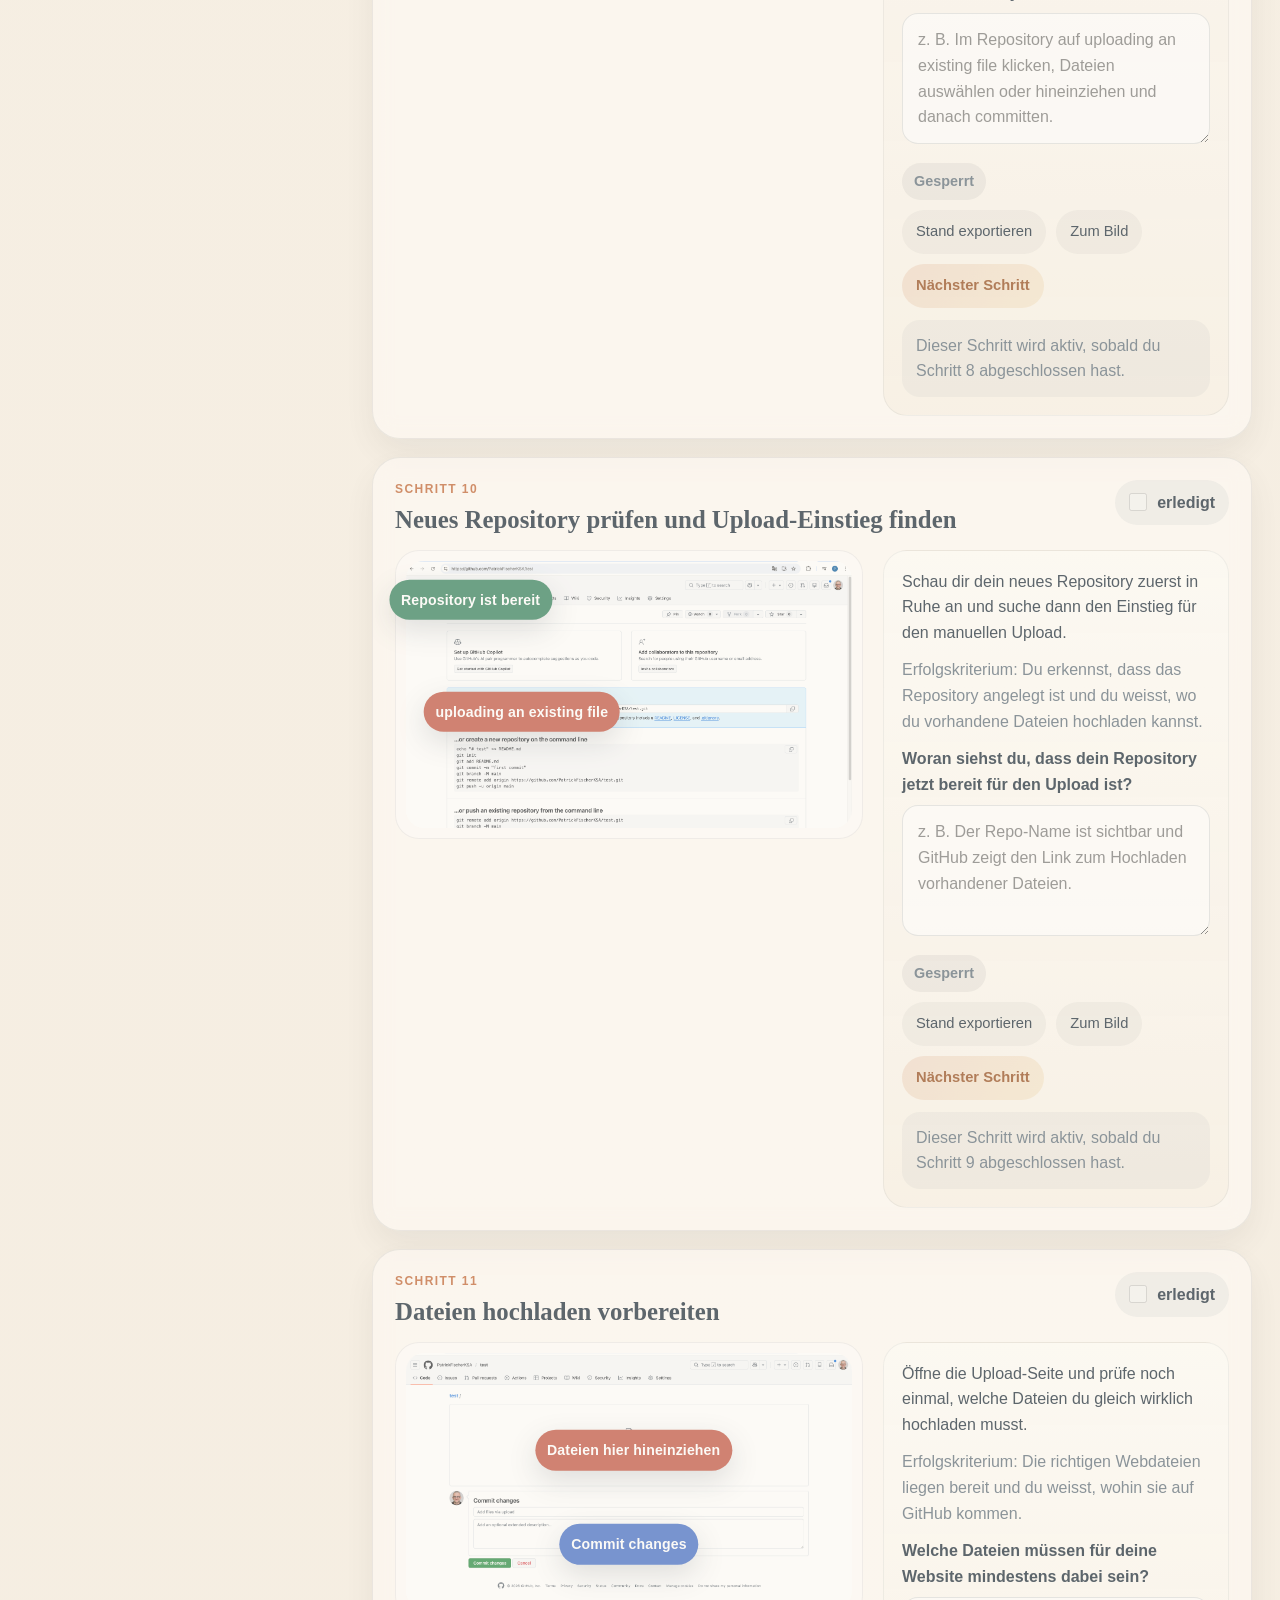
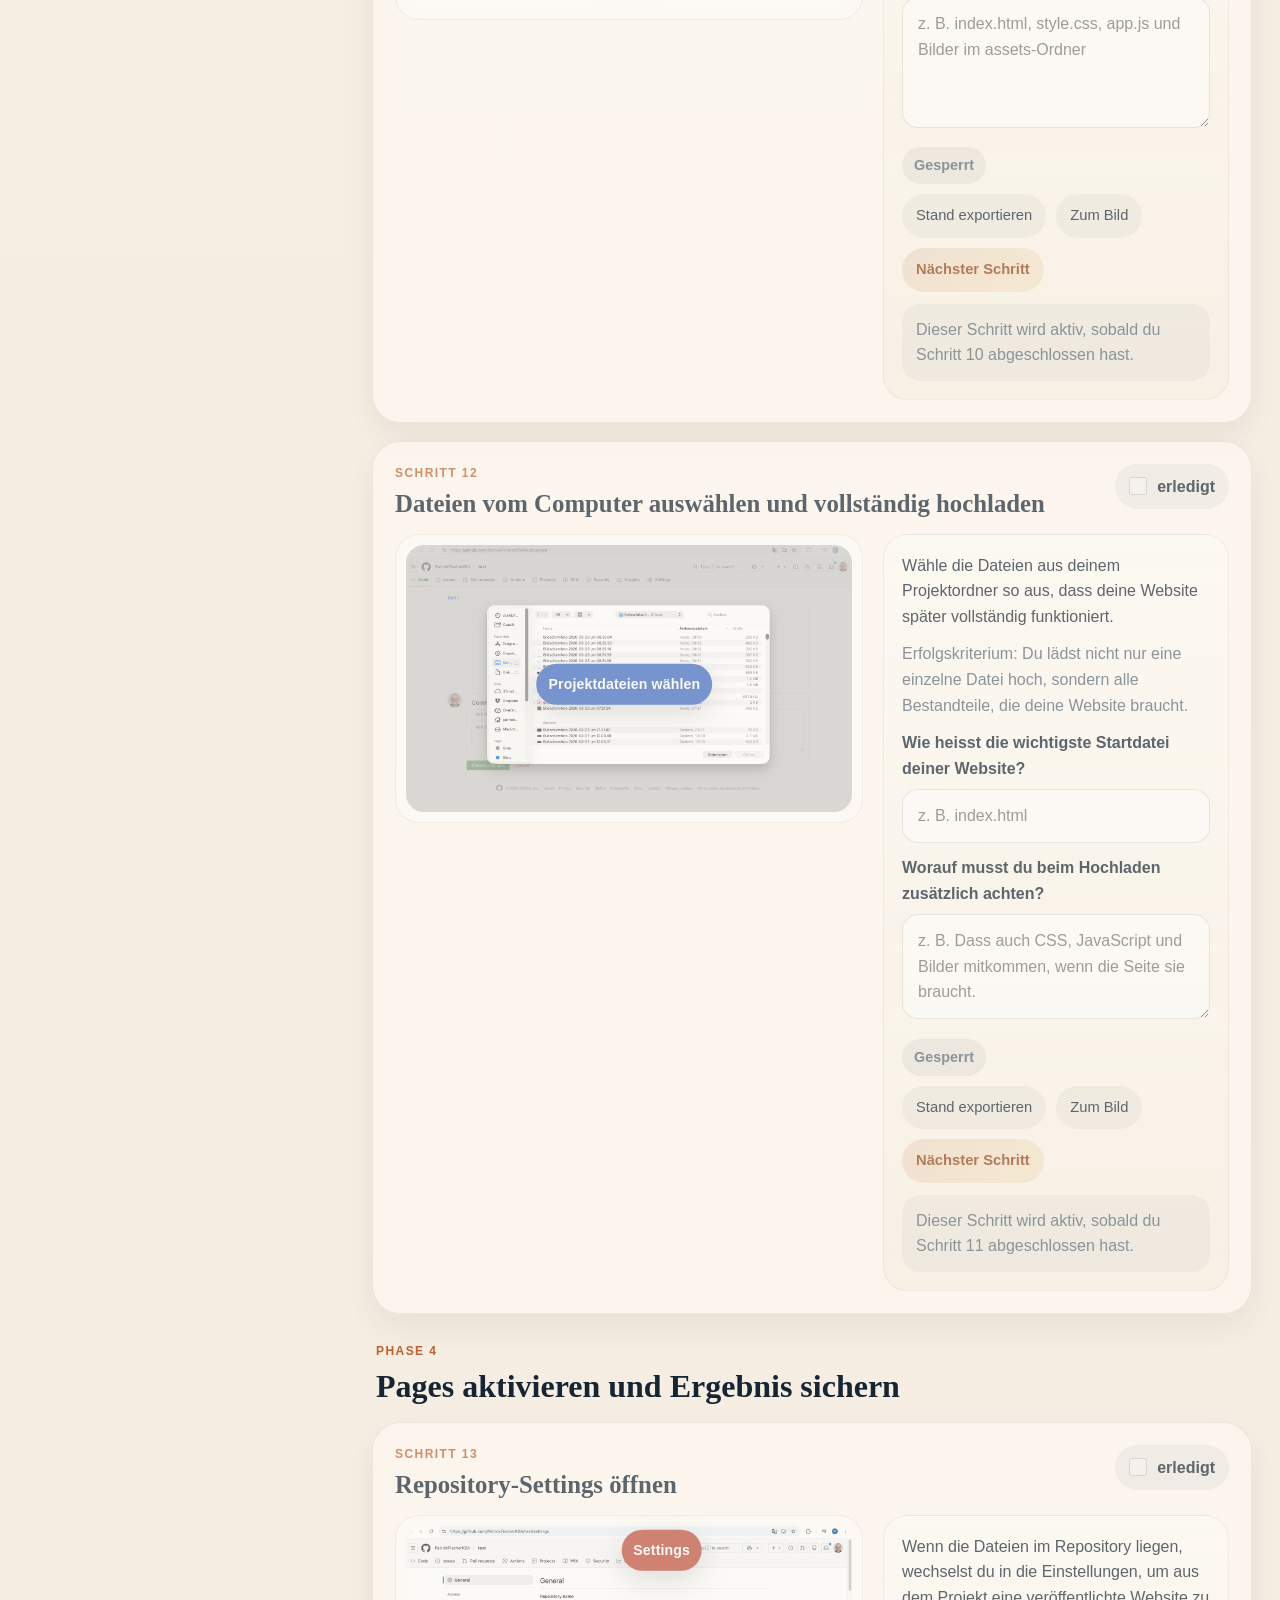
==== commit 596f8c65: "Add optional Codex GitHub workflow note" ====
--- a/einfach.html
+++ b/einfach.html
@@ -936,6 +936,71 @@
           <div id="summaryBox" class="summary-grid"></div>
         </section>
 
+        <section class="panel codex-option-panel">
+          <div class="panel-head">
+            <div>
+              <p class="panel-kicker">Option zum Schluss</p>
+              <h2>Codex direkt mit GitHub verbinden</h2>
+            </div>
+          </div>
+          <p class="lead compact">
+            Wenn du später nicht mehr alles von Hand im Browser hochladen willst, gibt es noch
+            einen zweiten Weg: Du kannst Codex direkt mit GitHub verbinden und Änderungen danach
+            über Git und <code>push</code> online speichern.
+          </p>
+          <div class="prompt-example">
+            <strong>Wichtiger Hinweis:</strong>
+            <p>Diese Variante funktioniert vor allem mit einem bezahlten Konto wie <strong>ChatGPT Plus</strong> gut, weil dort die Arbeit mit Codex deutlich sinnvoller und verlässlicher ist. Mit einem Gratiskonto ist sie zwar grundsätzlich auch möglich, aber meist mit starken Restriktionen, weniger Komfort und weniger durchgehend nutzbaren Funktionen verbunden.</p>
+          </div>
+          <div class="resource-grid">
+            <article class="resource-card">
+              <p class="resource-type">Optionaler Workflow</p>
+              <h3>Was dieser Weg bringt</h3>
+              <p>Du arbeitest nicht nur im Browser auf GitHub, sondern kannst Codex mit einem echten Repository verbinden und Änderungen später gezielt mit Git hochladen.</p>
+            </article>
+            <article class="resource-card">
+              <p class="resource-type">Voraussetzung</p>
+              <h3>GitHub und Git</h3>
+              <p>Du brauchst ein GitHub-Konto, Zugriff auf dein Repository und das Programm <code>Git</code> auf deinem Computer.</p>
+            </article>
+            <article class="resource-card">
+              <p class="resource-type">Kernidee</p>
+              <h3>Codex arbeitet lokal, Git speichert online</h3>
+              <p>Codex kann Dateien im Projekt ändern. Mit <code>git add</code>, <code>git commit</code> und <code>git push</code> bringst du diese neue Version danach ins GitHub-Repository.</p>
+            </article>
+          </div>
+          <div class="guide-grid">
+            <article class="guide-card">
+              <strong>1. Codex und GitHub verbinden</strong>
+              <p>In Codex die Einstellungen öffnen, zu den Connectors gehen, GitHub verbinden und den Zugriff erlauben.</p>
+            </article>
+            <article class="guide-card">
+              <strong>2. Repository auswählen</strong>
+              <p>Das passende Projekt auf GitHub auswählen. Der Hauptzweig heisst oft <code>main</code>.</p>
+            </article>
+            <article class="guide-card">
+              <strong>3. Git installieren</strong>
+              <p>Auf dem Mac meist über <code>xcode-select --install</code>, auf Windows über Git for Windows.</p>
+            </article>
+            <article class="guide-card">
+              <strong>4. Projekt klonen</strong>
+              <p>Mit <code>git clone</code> das Repository auf den eigenen Computer holen und in den Projektordner wechseln.</p>
+            </article>
+            <article class="guide-card">
+              <strong>5. Änderungen hochladen</strong>
+              <p>Nach der Arbeit mit Codex die Änderungen prüfen und dann mit <code>git add .</code>, <code>git commit -m "Update"</code> und <code>git push</code> online speichern.</p>
+            </article>
+            <article class="guide-card">
+              <strong>6. Wann dieser Weg sinnvoll ist</strong>
+              <p>Vor allem dann, wenn du häufiger an grösseren Projekten arbeitest und nicht jedes Mal alles manuell über die GitHub-Webseite hochladen möchtest.</p>
+            </article>
+          </div>
+          <div class="prompt-example">
+            <strong>Einfacher Vergleich:</strong>
+            <p>Der bisherige Weg in dieser Lernstrecke war: Dateien im Browser hochladen. Der optionale Codex-GitHub-Weg ist: lokal arbeiten, Änderungen mit Git bündeln und dann als neue Version ins Repository pushen.</p>
+          </div>
+        </section>
+
       </section>
     </main>
   </div>
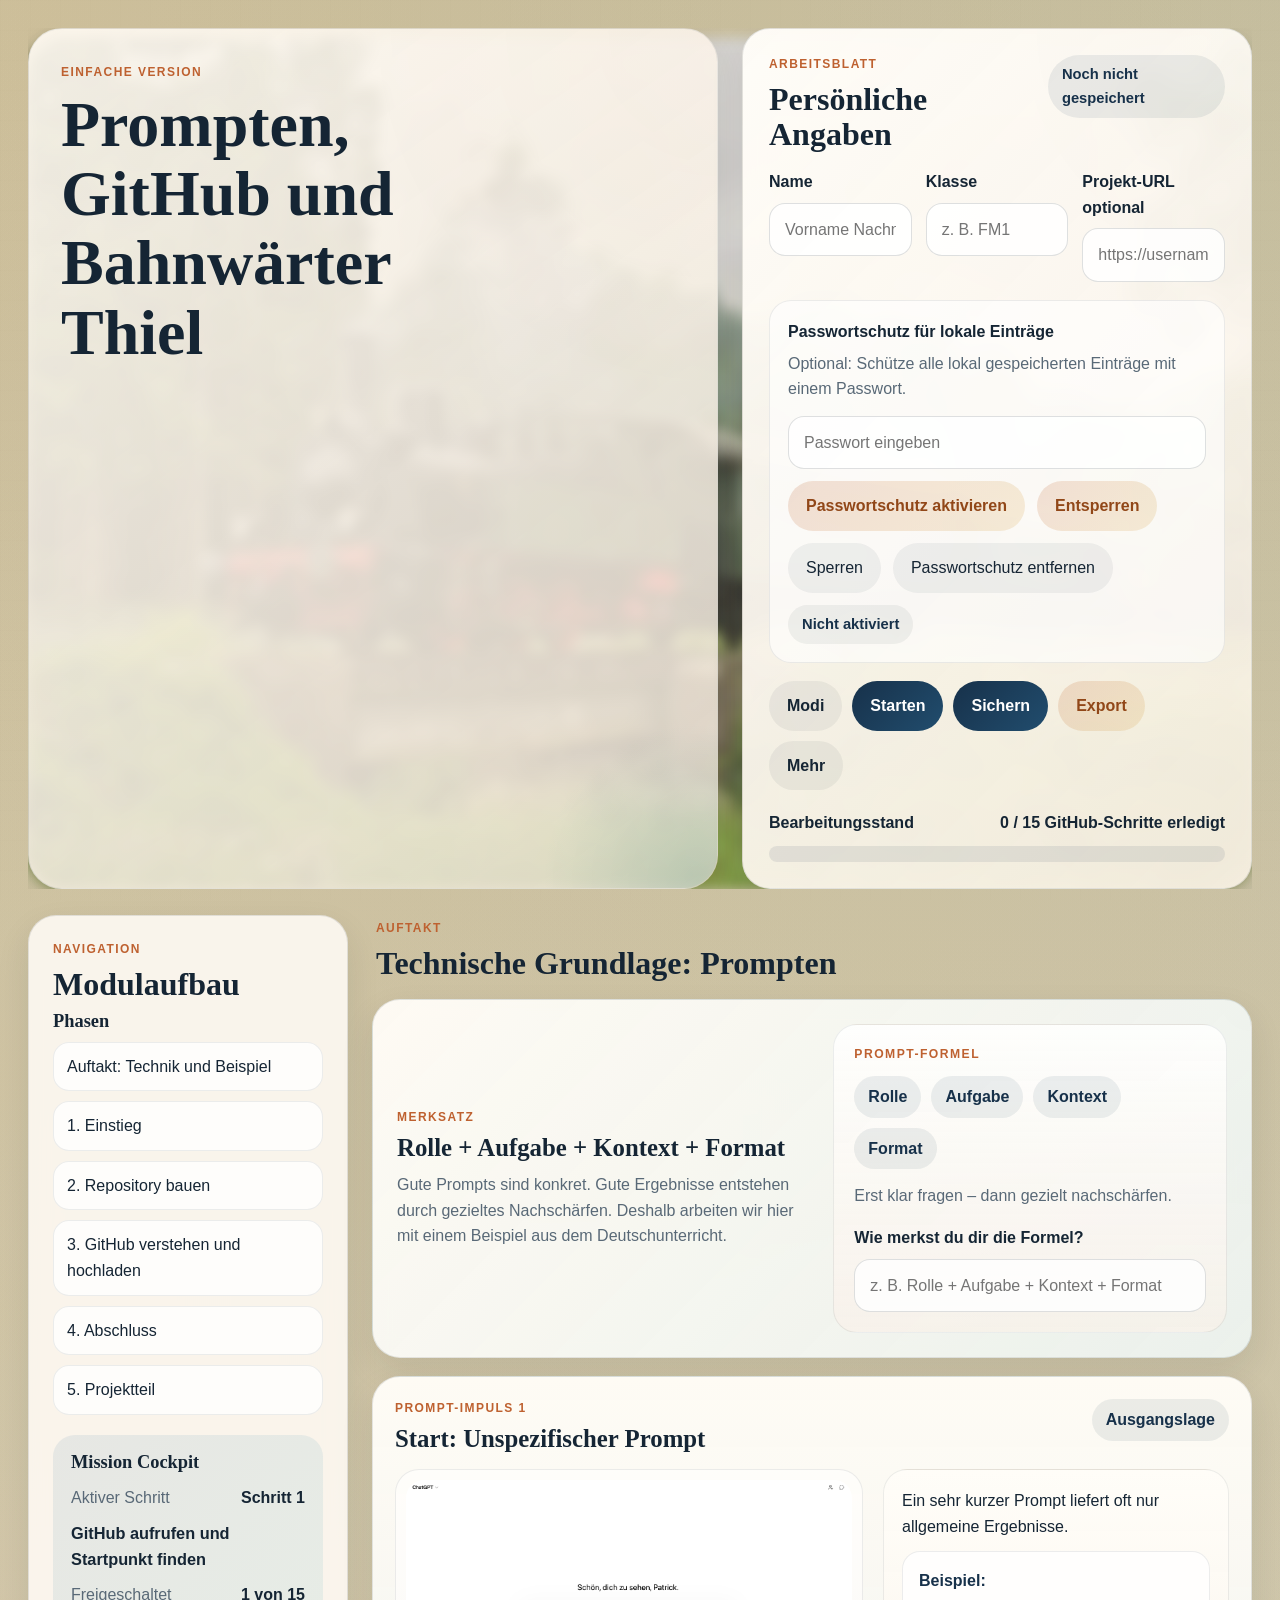
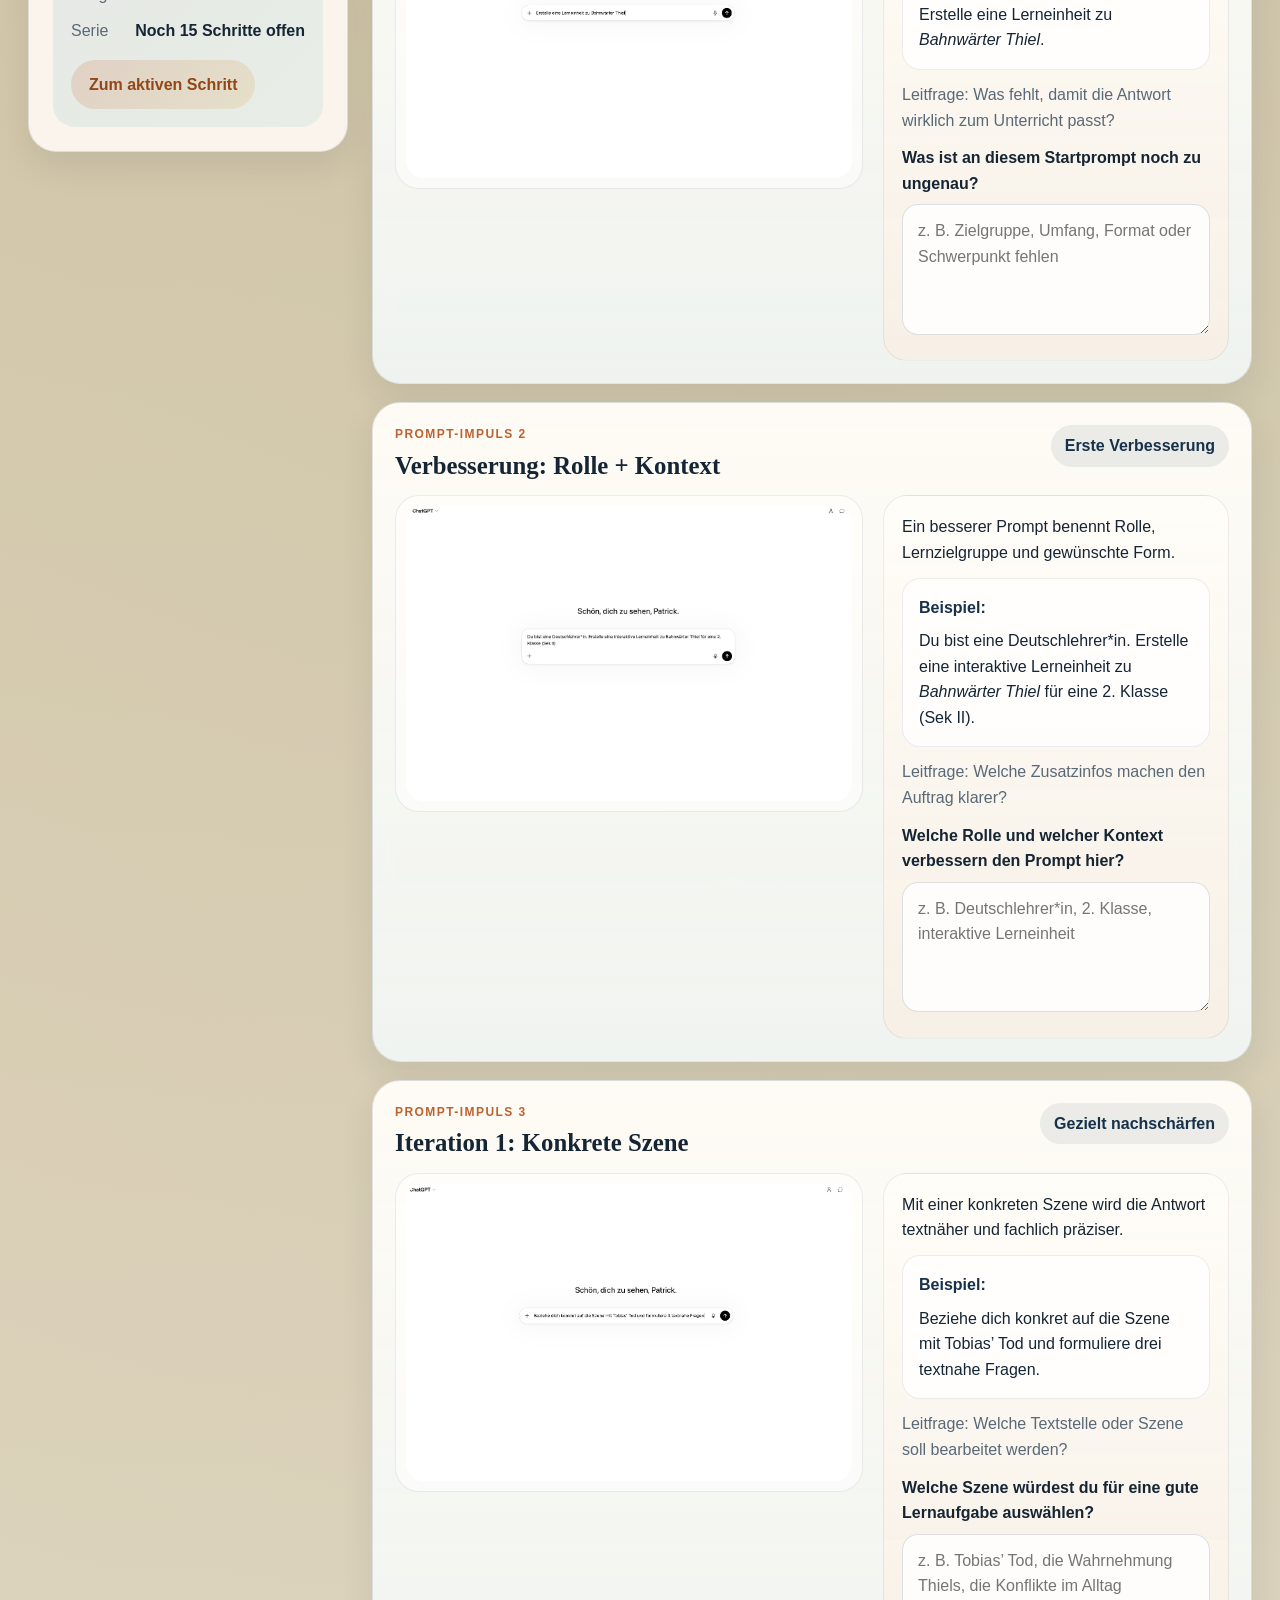
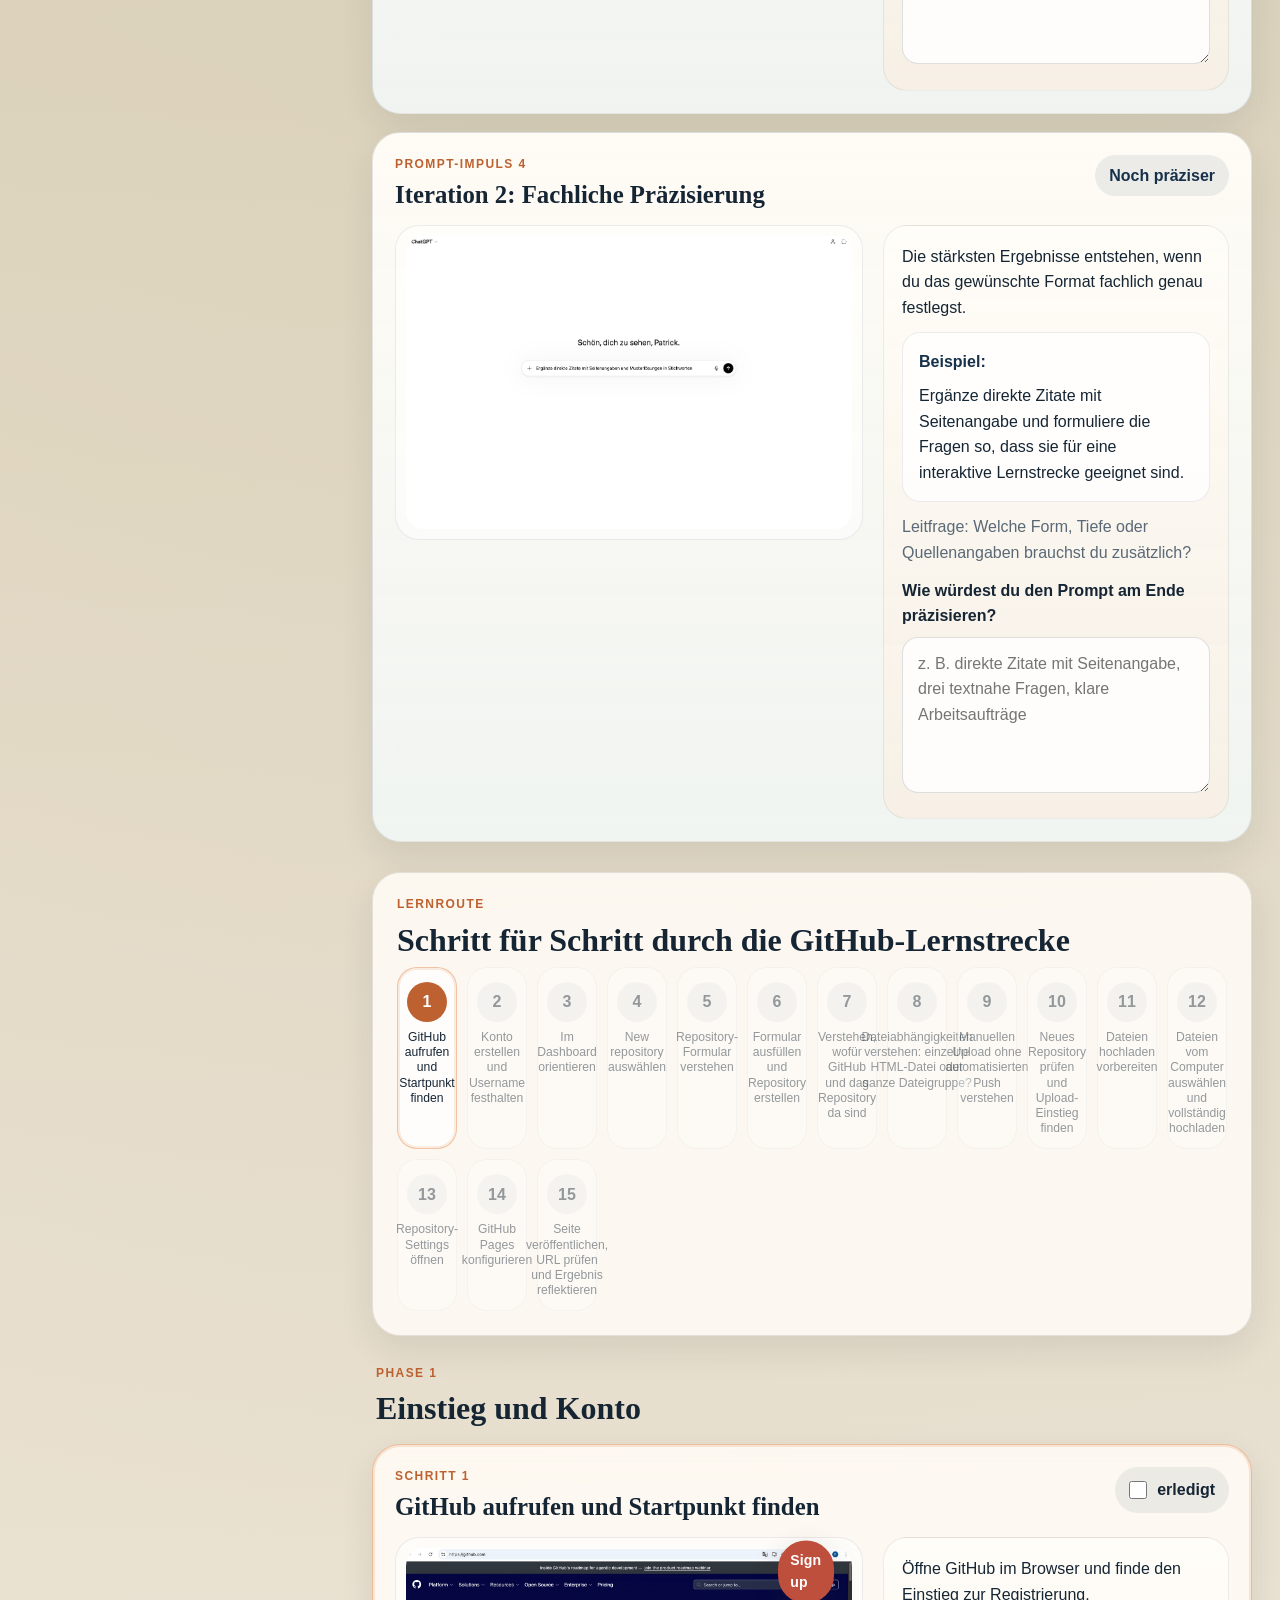
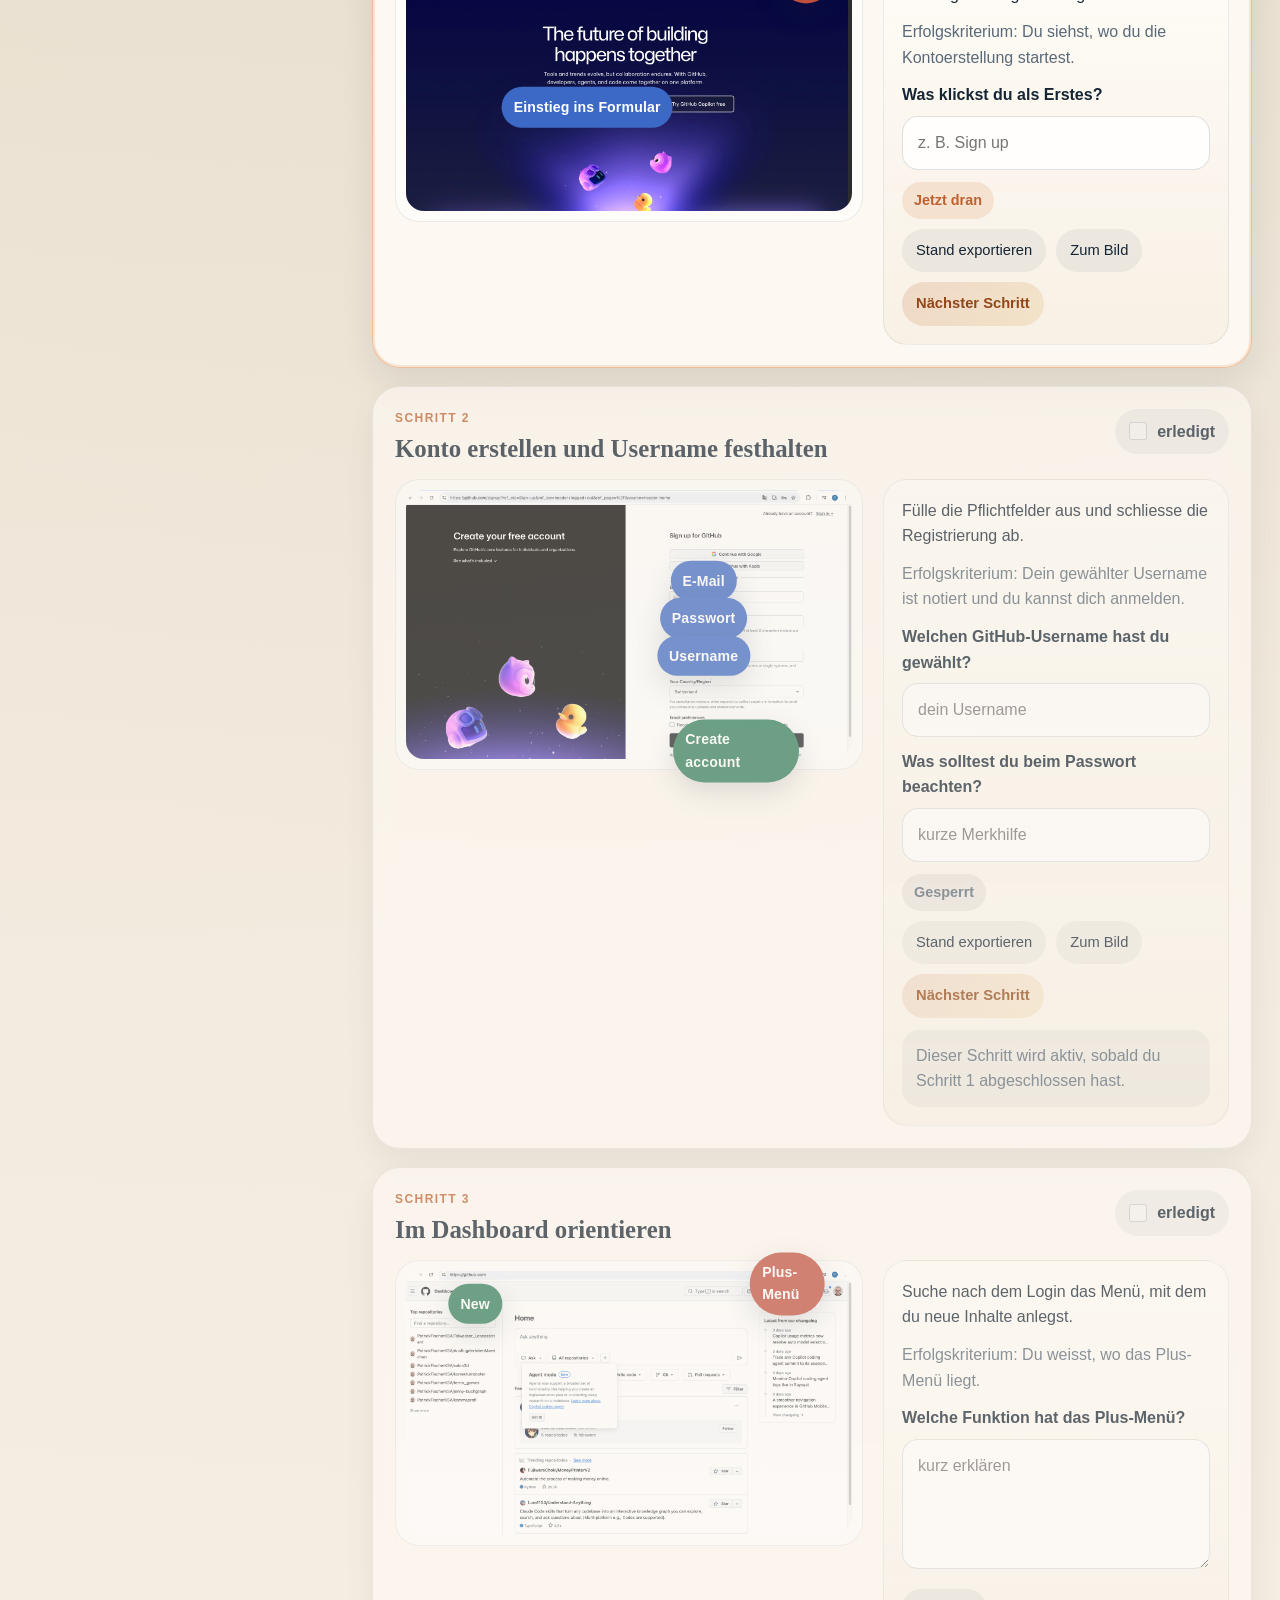
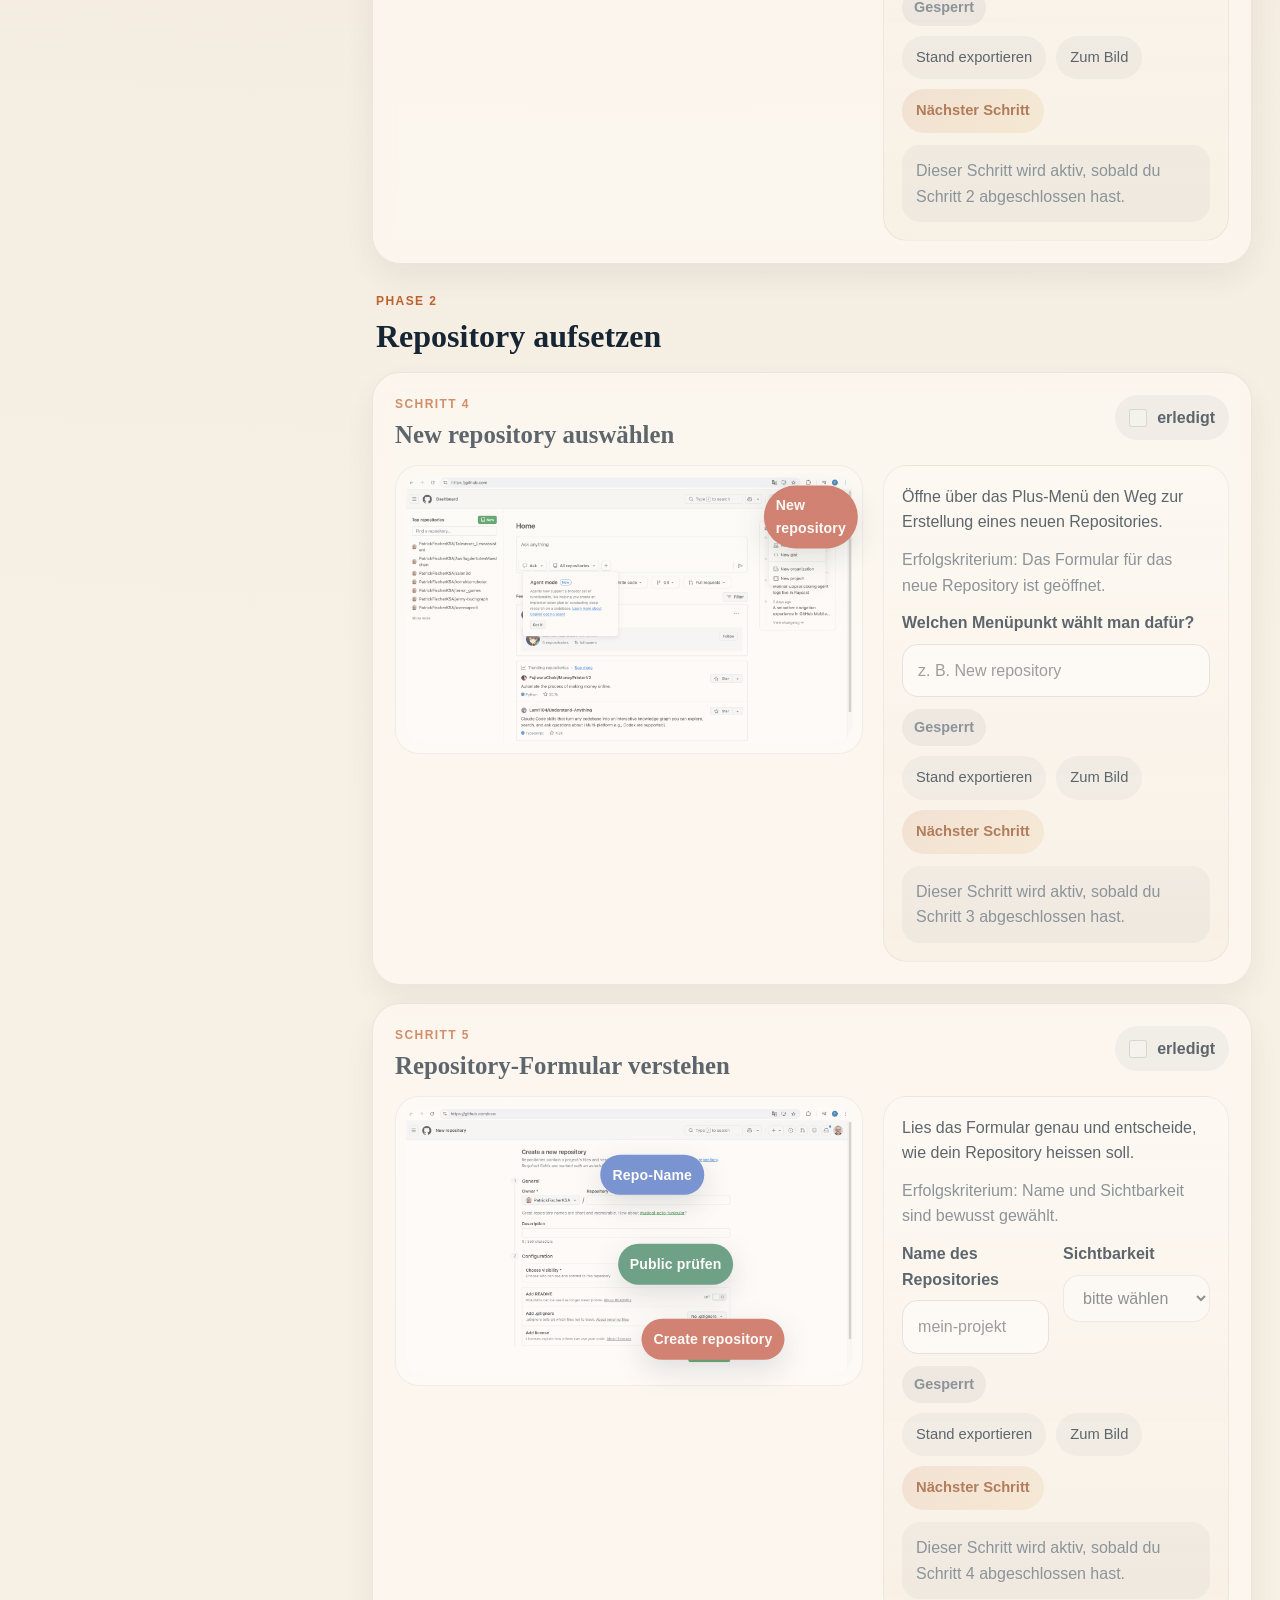
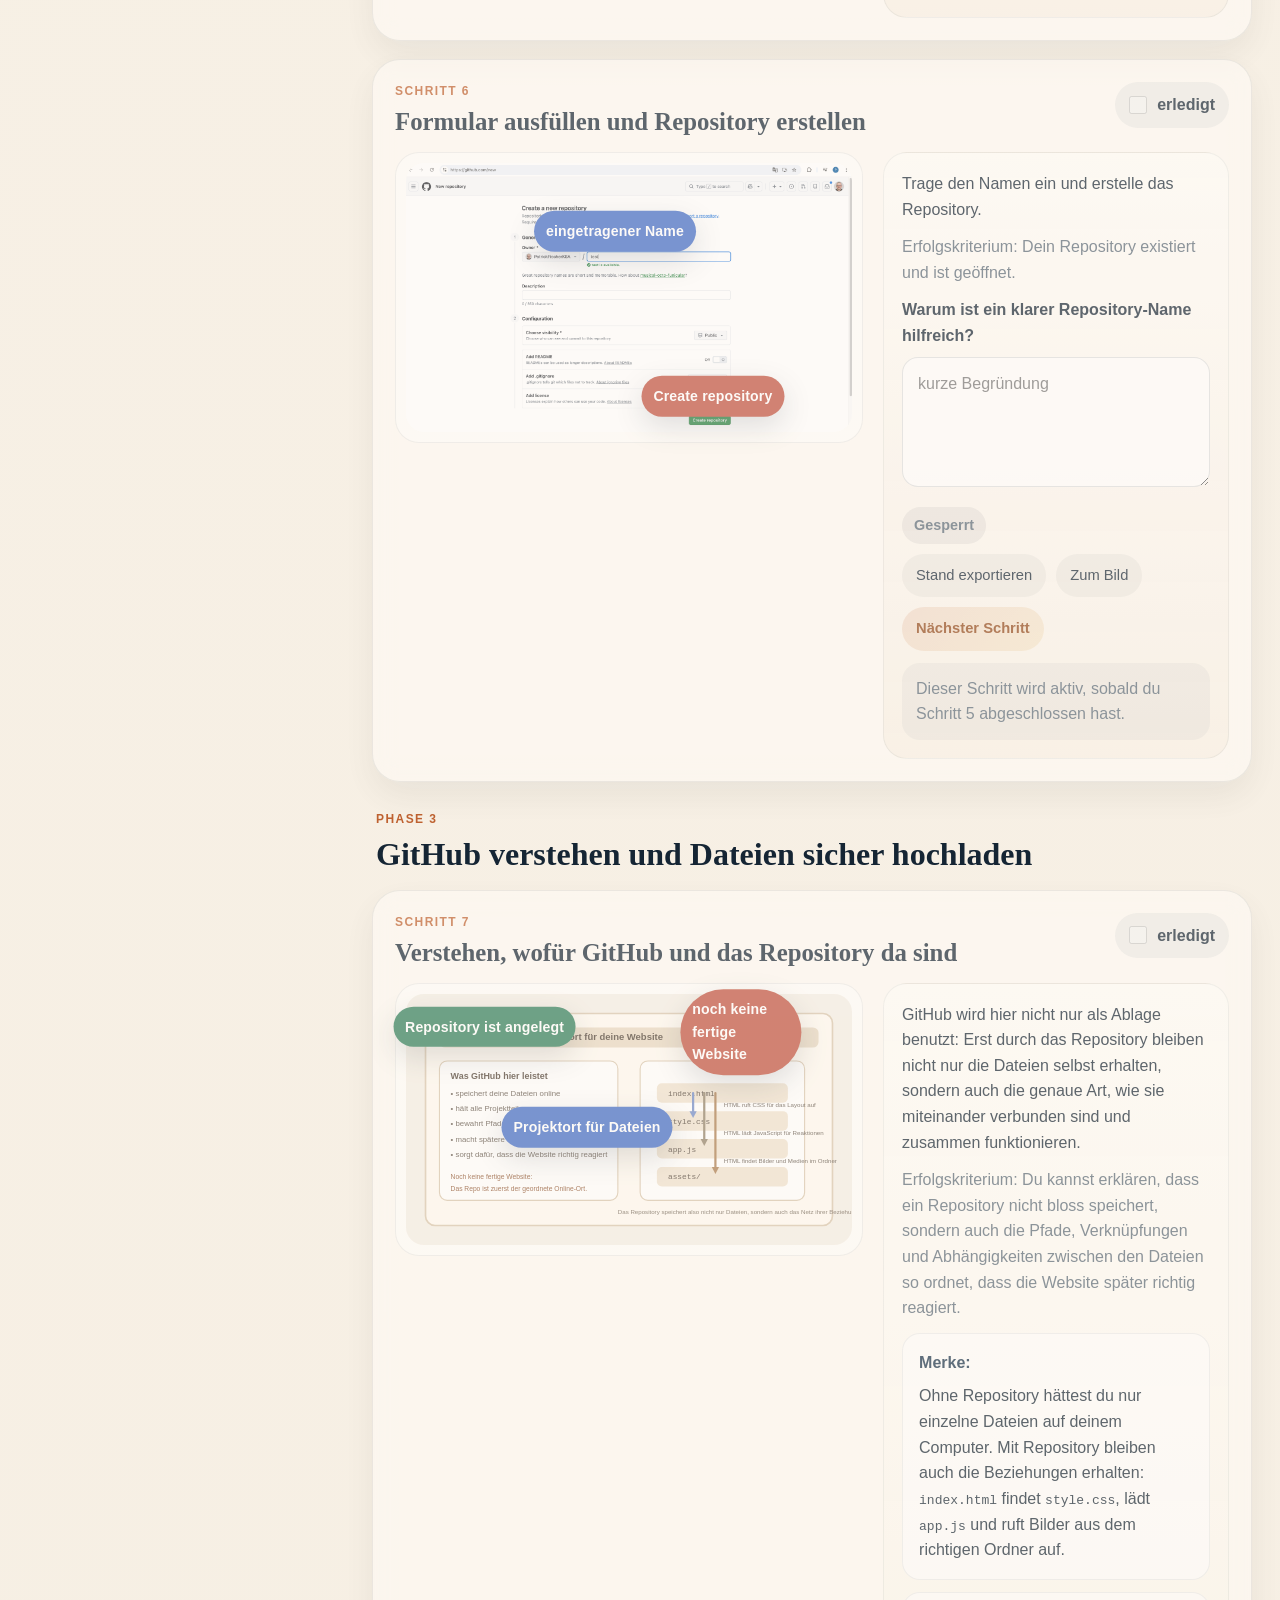
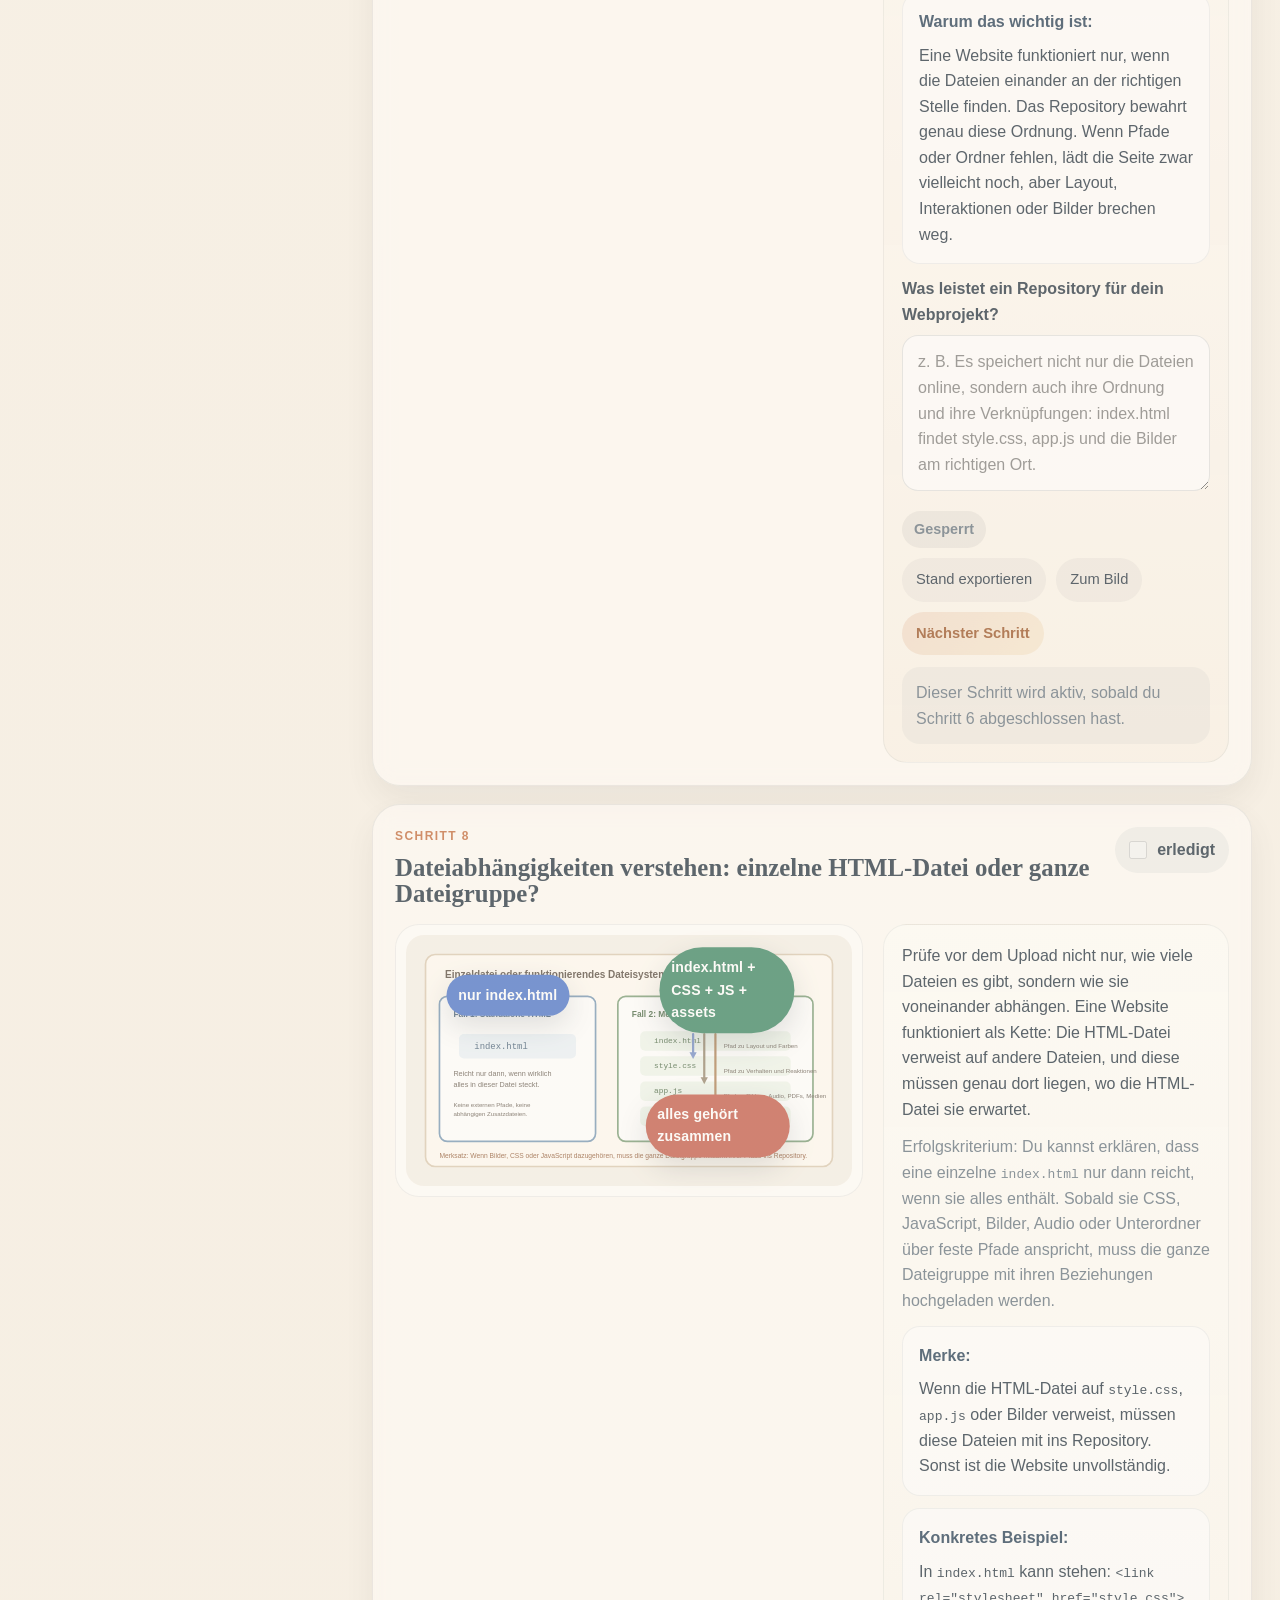
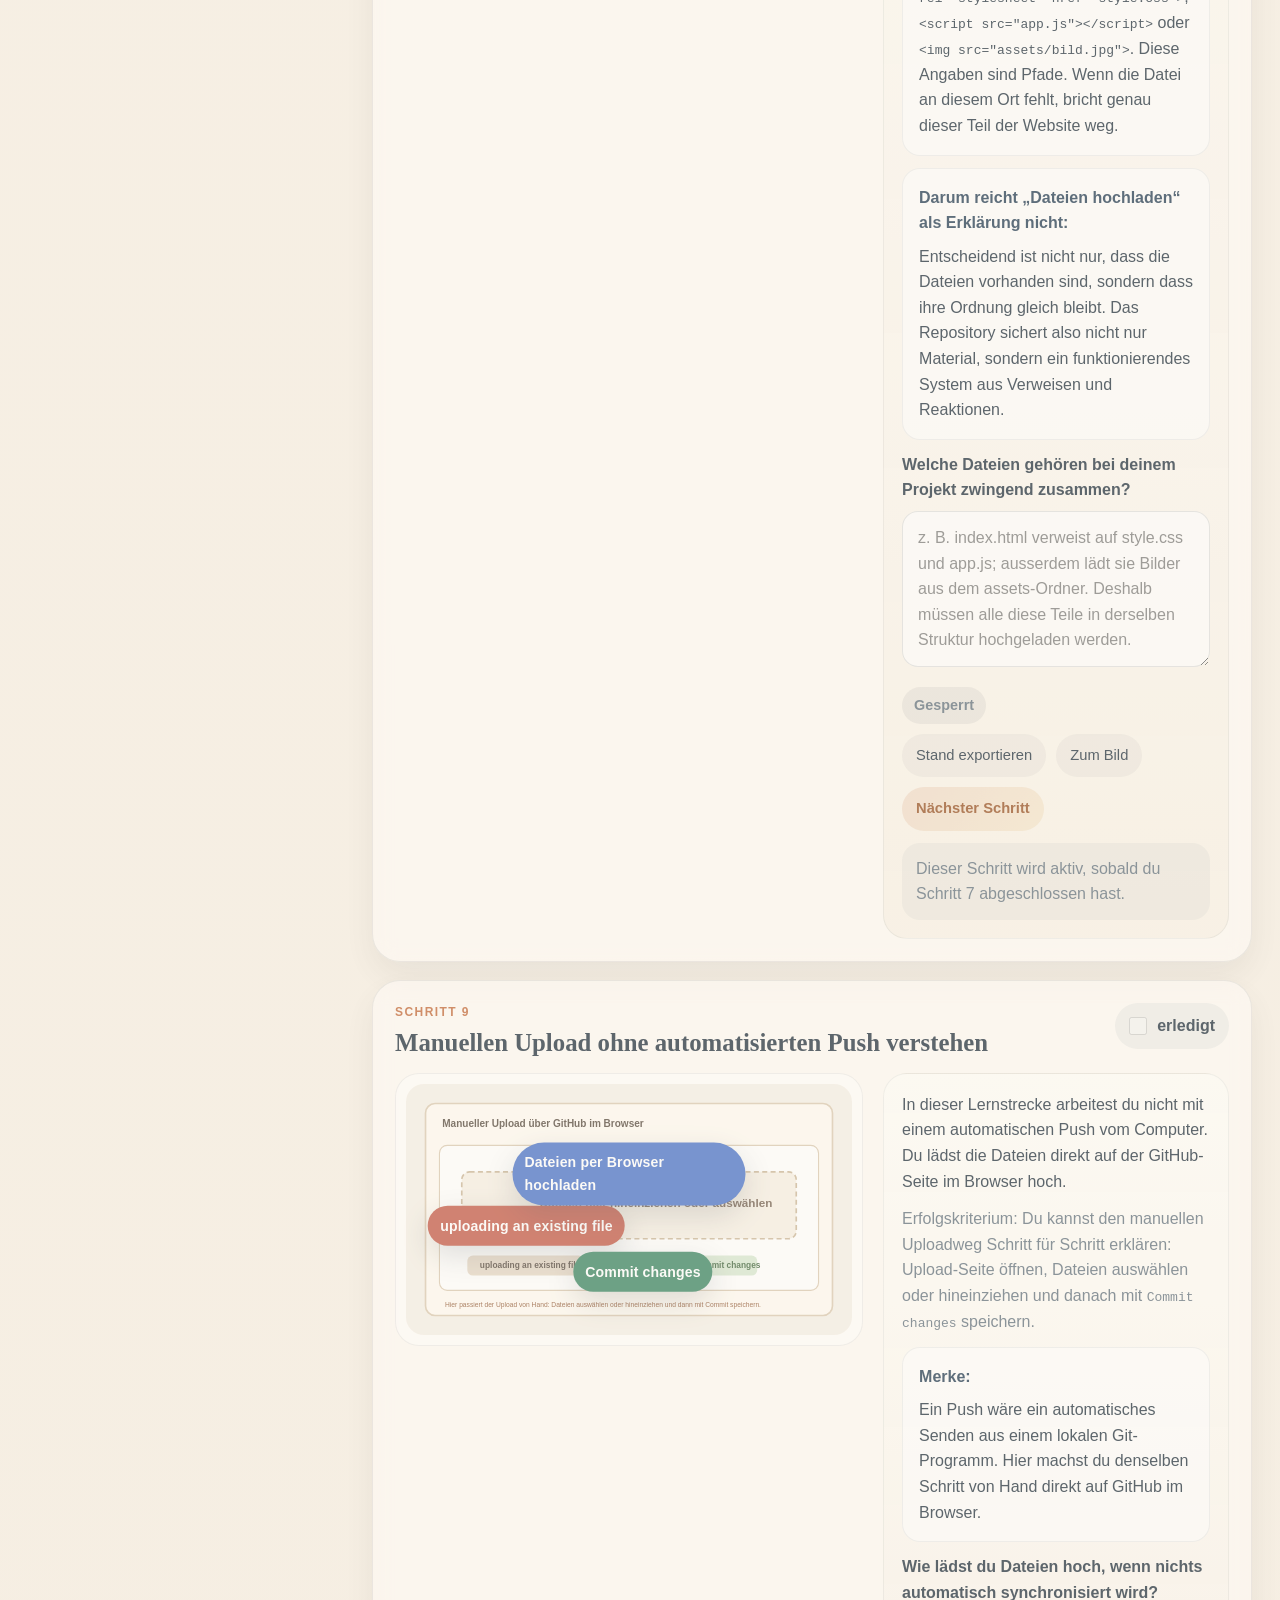
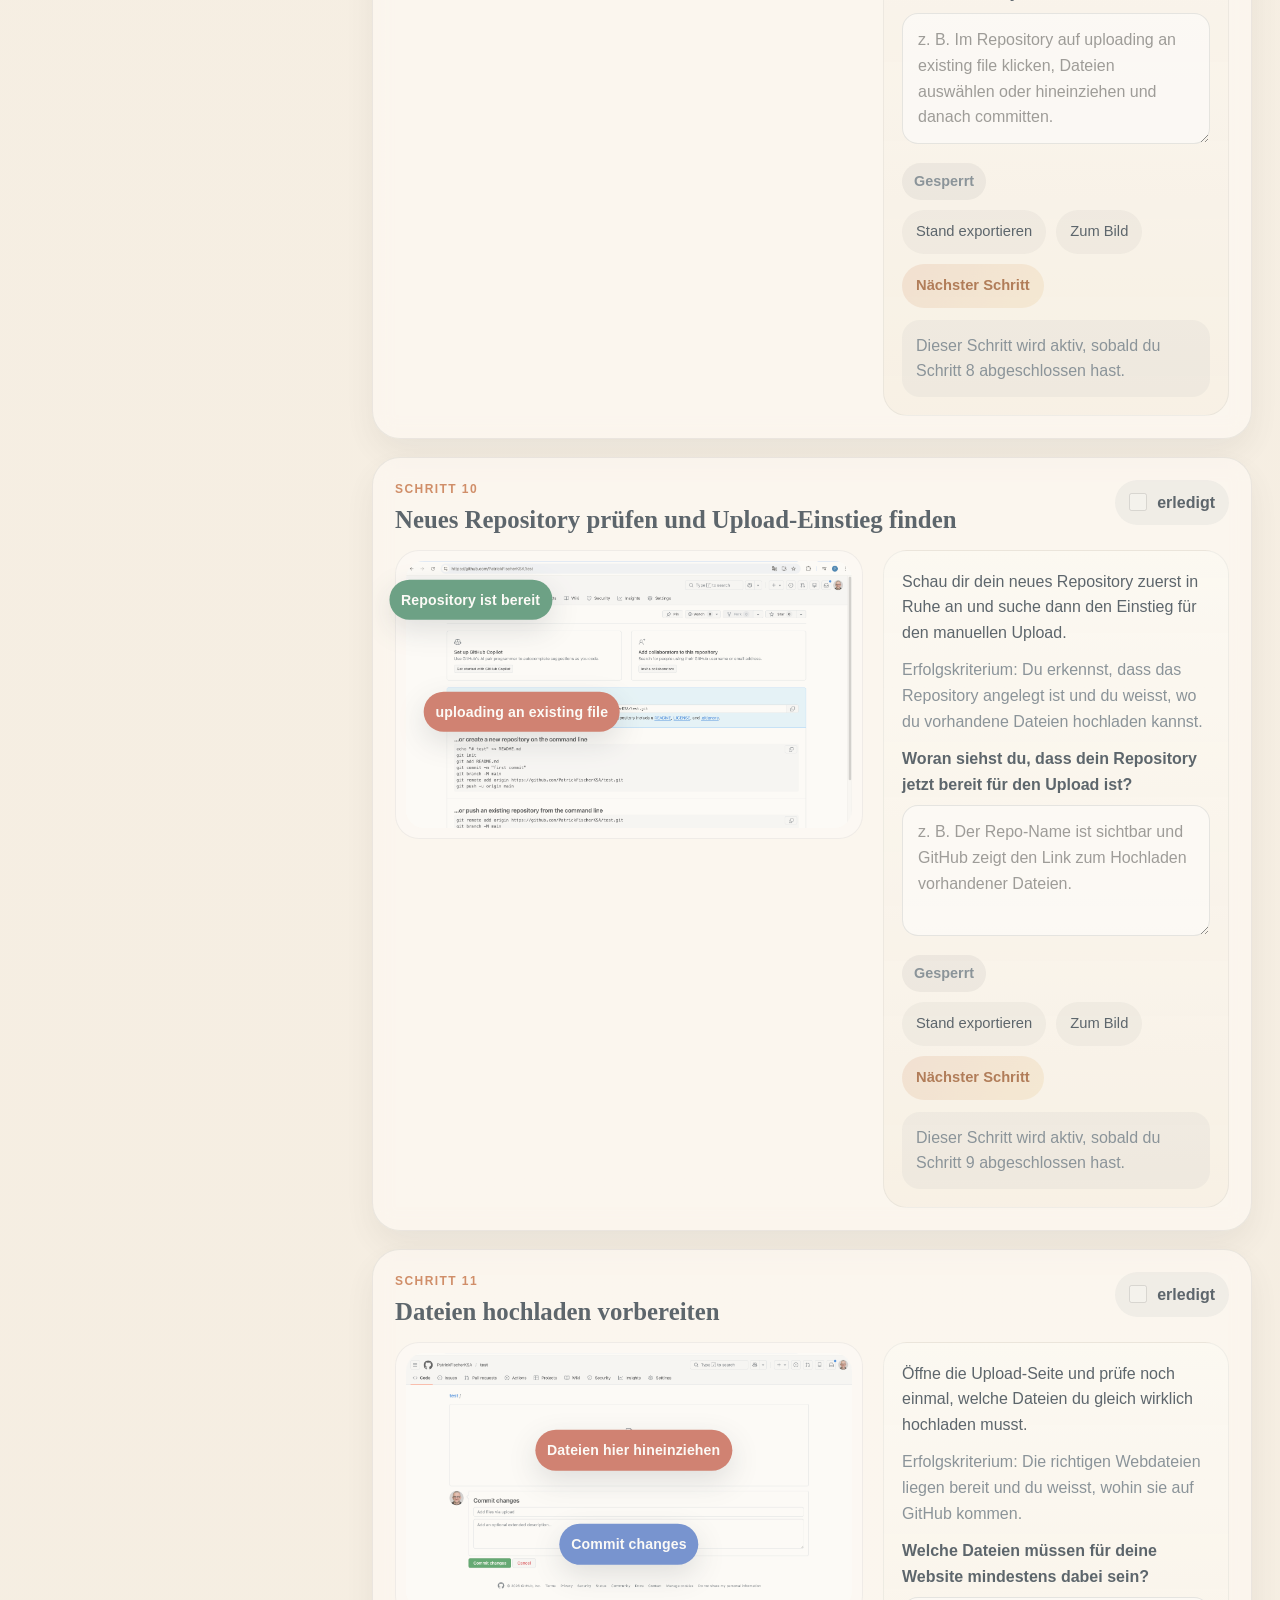
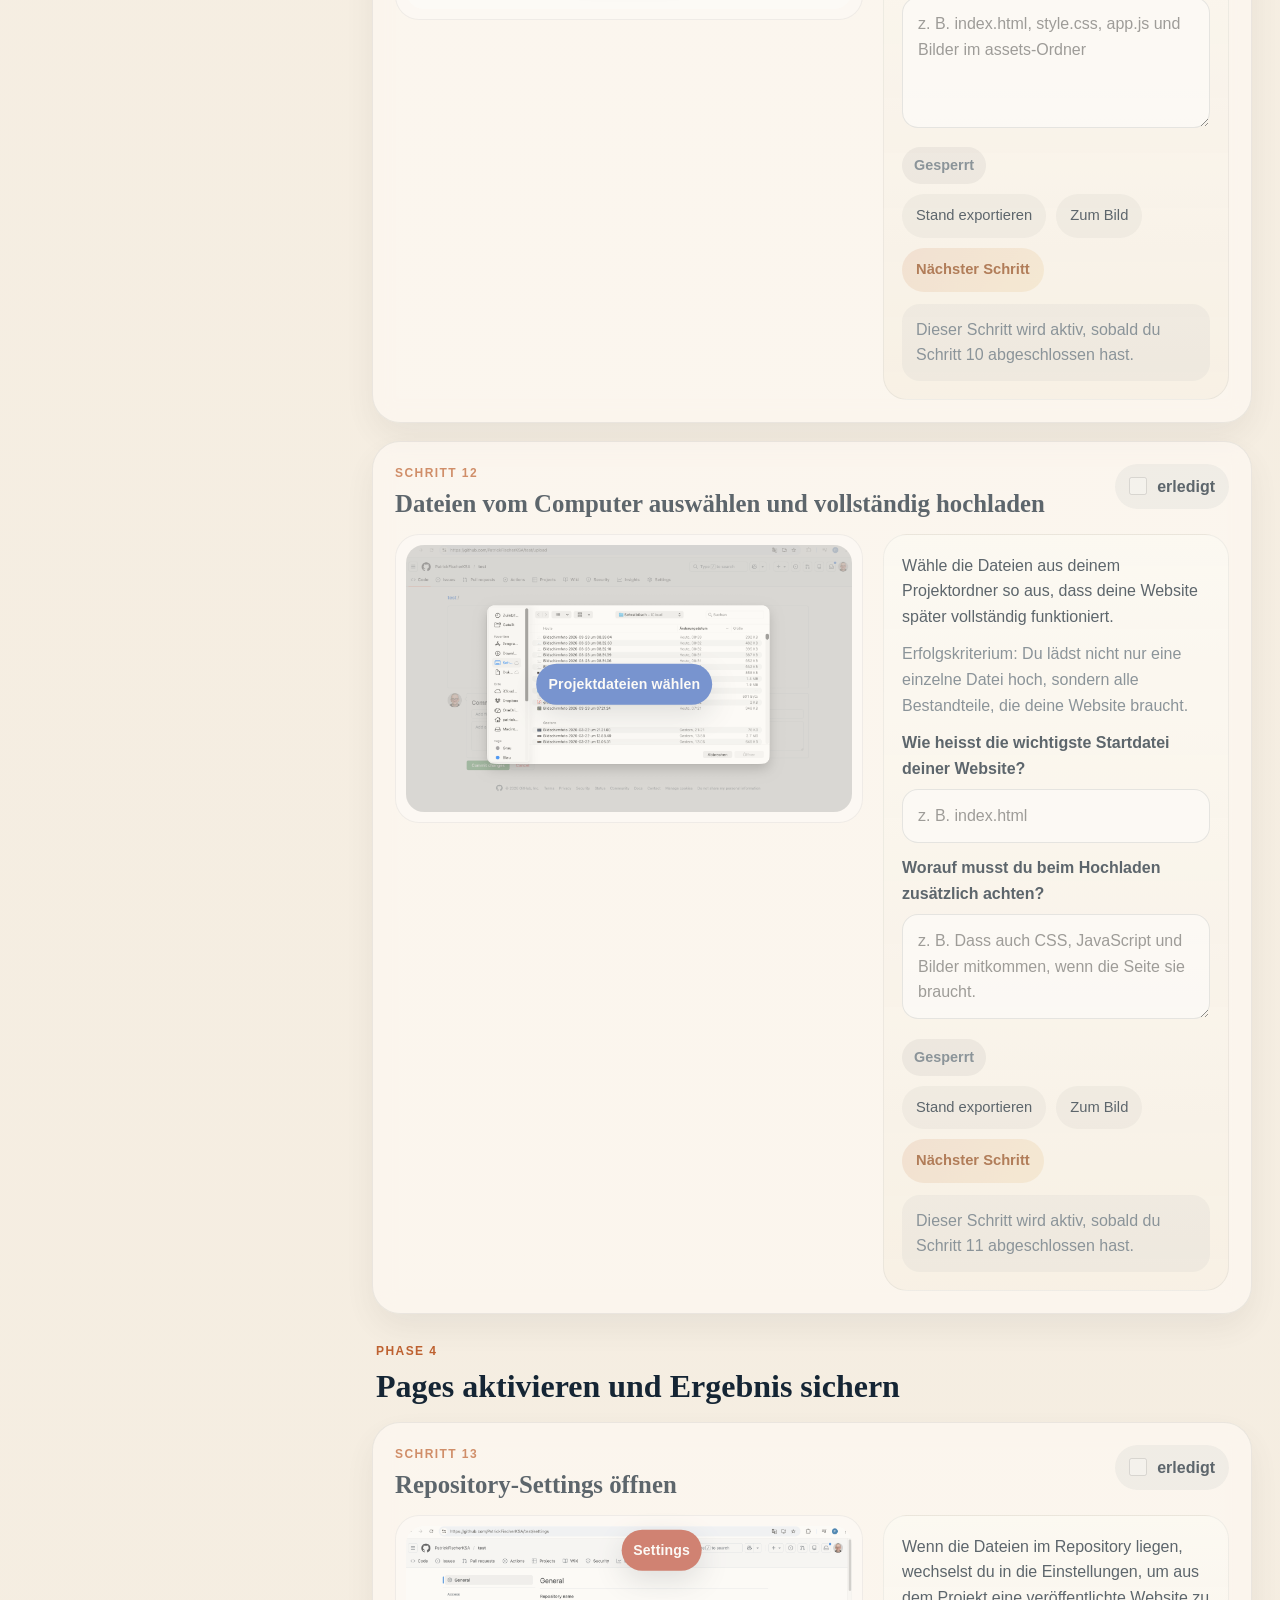
==== commit 40f9226c: "Make Codex workflow note more student friendly" ====
--- a/einfach.html
+++ b/einfach.html
@@ -940,64 +940,65 @@
           <div class="panel-head">
             <div>
               <p class="panel-kicker">Option zum Schluss</p>
-              <h2>Codex direkt mit GitHub verbinden</h2>
+              <h2>Wenn du später bequemer arbeiten willst: Codex mit GitHub verbinden</h2>
             </div>
           </div>
           <p class="lead compact">
-            Wenn du später nicht mehr alles von Hand im Browser hochladen willst, gibt es noch
-            einen zweiten Weg: Du kannst Codex direkt mit GitHub verbinden und Änderungen danach
-            über Git und <code>push</code> online speichern.
+            Bis hier hast du den einfachen Weg kennengelernt: Dateien im Browser hochladen und
+            GitHub Pages von Hand einrichten. Später kannst du auch einen komfortableren Weg
+            benutzen: Codex arbeitet direkt mit deinem Projekt, und du speicherst neue Versionen
+            danach mit Git auf GitHub.
           </p>
           <div class="prompt-example">
             <strong>Wichtiger Hinweis:</strong>
-            <p>Diese Variante funktioniert vor allem mit einem bezahlten Konto wie <strong>ChatGPT Plus</strong> gut, weil dort die Arbeit mit Codex deutlich sinnvoller und verlässlicher ist. Mit einem Gratiskonto ist sie zwar grundsätzlich auch möglich, aber meist mit starken Restriktionen, weniger Komfort und weniger durchgehend nutzbaren Funktionen verbunden.</p>
+            <p>Diese Variante funktioniert vor allem mit einem bezahlten Konto wie <strong>ChatGPT Plus</strong> gut. Dort ist die Arbeit mit Codex in der Regel deutlich sinnvoller, flüssiger und verlässlicher. Mit einem Gratiskonto ist sie zwar grundsätzlich auch möglich, aber meist mit starken Einschränkungen, weniger Komfort und weniger dauerhaft nutzbaren Funktionen verbunden.</p>
           </div>
           <div class="resource-grid">
             <article class="resource-card">
-              <p class="resource-type">Optionaler Workflow</p>
-              <h3>Was dieser Weg bringt</h3>
-              <p>Du arbeitest nicht nur im Browser auf GitHub, sondern kannst Codex mit einem echten Repository verbinden und Änderungen später gezielt mit Git hochladen.</p>
+              <p class="resource-type">Warum das hilfreich ist</p>
+              <h3>Weniger Handarbeit</h3>
+              <p>Du musst nicht jedes Mal alles einzeln über die GitHub-Webseite hochladen. Codex kann direkt am Projekt arbeiten, und du überträgst die Änderungen danach gesammelt.</p>
             </article>
             <article class="resource-card">
-              <p class="resource-type">Voraussetzung</p>
-              <h3>GitHub und Git</h3>
-              <p>Du brauchst ein GitHub-Konto, Zugriff auf dein Repository und das Programm <code>Git</code> auf deinem Computer.</p>
+              <p class="resource-type">Was du dafür brauchst</p>
+              <h3>GitHub-Konto, Repository und Git</h3>
+              <p>Du brauchst dein GitHub-Konto, Zugriff auf dein Projekt und das Programm <code>Git</code> auf deinem Computer.</p>
             </article>
             <article class="resource-card">
-              <p class="resource-type">Kernidee</p>
-              <h3>Codex arbeitet lokal, Git speichert online</h3>
-              <p>Codex kann Dateien im Projekt ändern. Mit <code>git add</code>, <code>git commit</code> und <code>git push</code> bringst du diese neue Version danach ins GitHub-Repository.</p>
+              <p class="resource-type">Die Grundidee</p>
+              <h3>Erst lokal arbeiten, dann online speichern</h3>
+              <p>Codex kann an deinen Dateien arbeiten. Mit Git speicherst du diese Änderungen danach als neue Version in deinem GitHub-Repository.</p>
             </article>
           </div>
           <div class="guide-grid">
             <article class="guide-card">
-              <strong>1. Codex und GitHub verbinden</strong>
-              <p>In Codex die Einstellungen öffnen, zu den Connectors gehen, GitHub verbinden und den Zugriff erlauben.</p>
+              <strong>1. Codex mit GitHub verbinden</strong>
+              <p>In Codex die Einstellungen öffnen, GitHub verbinden und den Zugriff erlauben.</p>
             </article>
             <article class="guide-card">
               <strong>2. Repository auswählen</strong>
-              <p>Das passende Projekt auf GitHub auswählen. Der Hauptzweig heisst oft <code>main</code>.</p>
+              <p>Danach das passende Projekt auswählen. Der Hauptzweig heisst oft <code>main</code>.</p>
             </article>
             <article class="guide-card">
               <strong>3. Git installieren</strong>
-              <p>Auf dem Mac meist über <code>xcode-select --install</code>, auf Windows über Git for Windows.</p>
+              <p>Auf dem Mac meist mit <code>xcode-select --install</code>, auf Windows mit Git for Windows.</p>
             </article>
             <article class="guide-card">
               <strong>4. Projekt klonen</strong>
-              <p>Mit <code>git clone</code> das Repository auf den eigenen Computer holen und in den Projektordner wechseln.</p>
+              <p>Mit <code>git clone</code> holst du das Projekt auf deinen Computer und wechselst danach in den Projektordner.</p>
             </article>
             <article class="guide-card">
-              <strong>5. Änderungen hochladen</strong>
-              <p>Nach der Arbeit mit Codex die Änderungen prüfen und dann mit <code>git add .</code>, <code>git commit -m "Update"</code> und <code>git push</code> online speichern.</p>
+              <strong>5. Neue Version hochladen</strong>
+              <p>Nach der Arbeit mit Codex prüfst du die Änderungen und speicherst sie dann mit <code>git add .</code>, <code>git commit -m "Update"</code> und <code>git push</code> online.</p>
             </article>
             <article class="guide-card">
               <strong>6. Wann dieser Weg sinnvoll ist</strong>
-              <p>Vor allem dann, wenn du häufiger an grösseren Projekten arbeitest und nicht jedes Mal alles manuell über die GitHub-Webseite hochladen möchtest.</p>
+              <p>Vor allem dann, wenn du öfter an grösseren Projekten arbeitest und nicht jedes Mal alles von Hand im Browser hochladen möchtest.</p>
             </article>
           </div>
           <div class="prompt-example">
-            <strong>Einfacher Vergleich:</strong>
-            <p>Der bisherige Weg in dieser Lernstrecke war: Dateien im Browser hochladen. Der optionale Codex-GitHub-Weg ist: lokal arbeiten, Änderungen mit Git bündeln und dann als neue Version ins Repository pushen.</p>
+            <strong>Kurz gesagt:</strong>
+            <p>Der Weg in dieser Lernstrecke war der einfache Browser-Weg. Der optionale Codex-GitHub-Weg ist der bequemere Weg für später: lokal arbeiten, Änderungen sammeln und dann als neue Version auf GitHub speichern.</p>
           </div>
         </section>
 
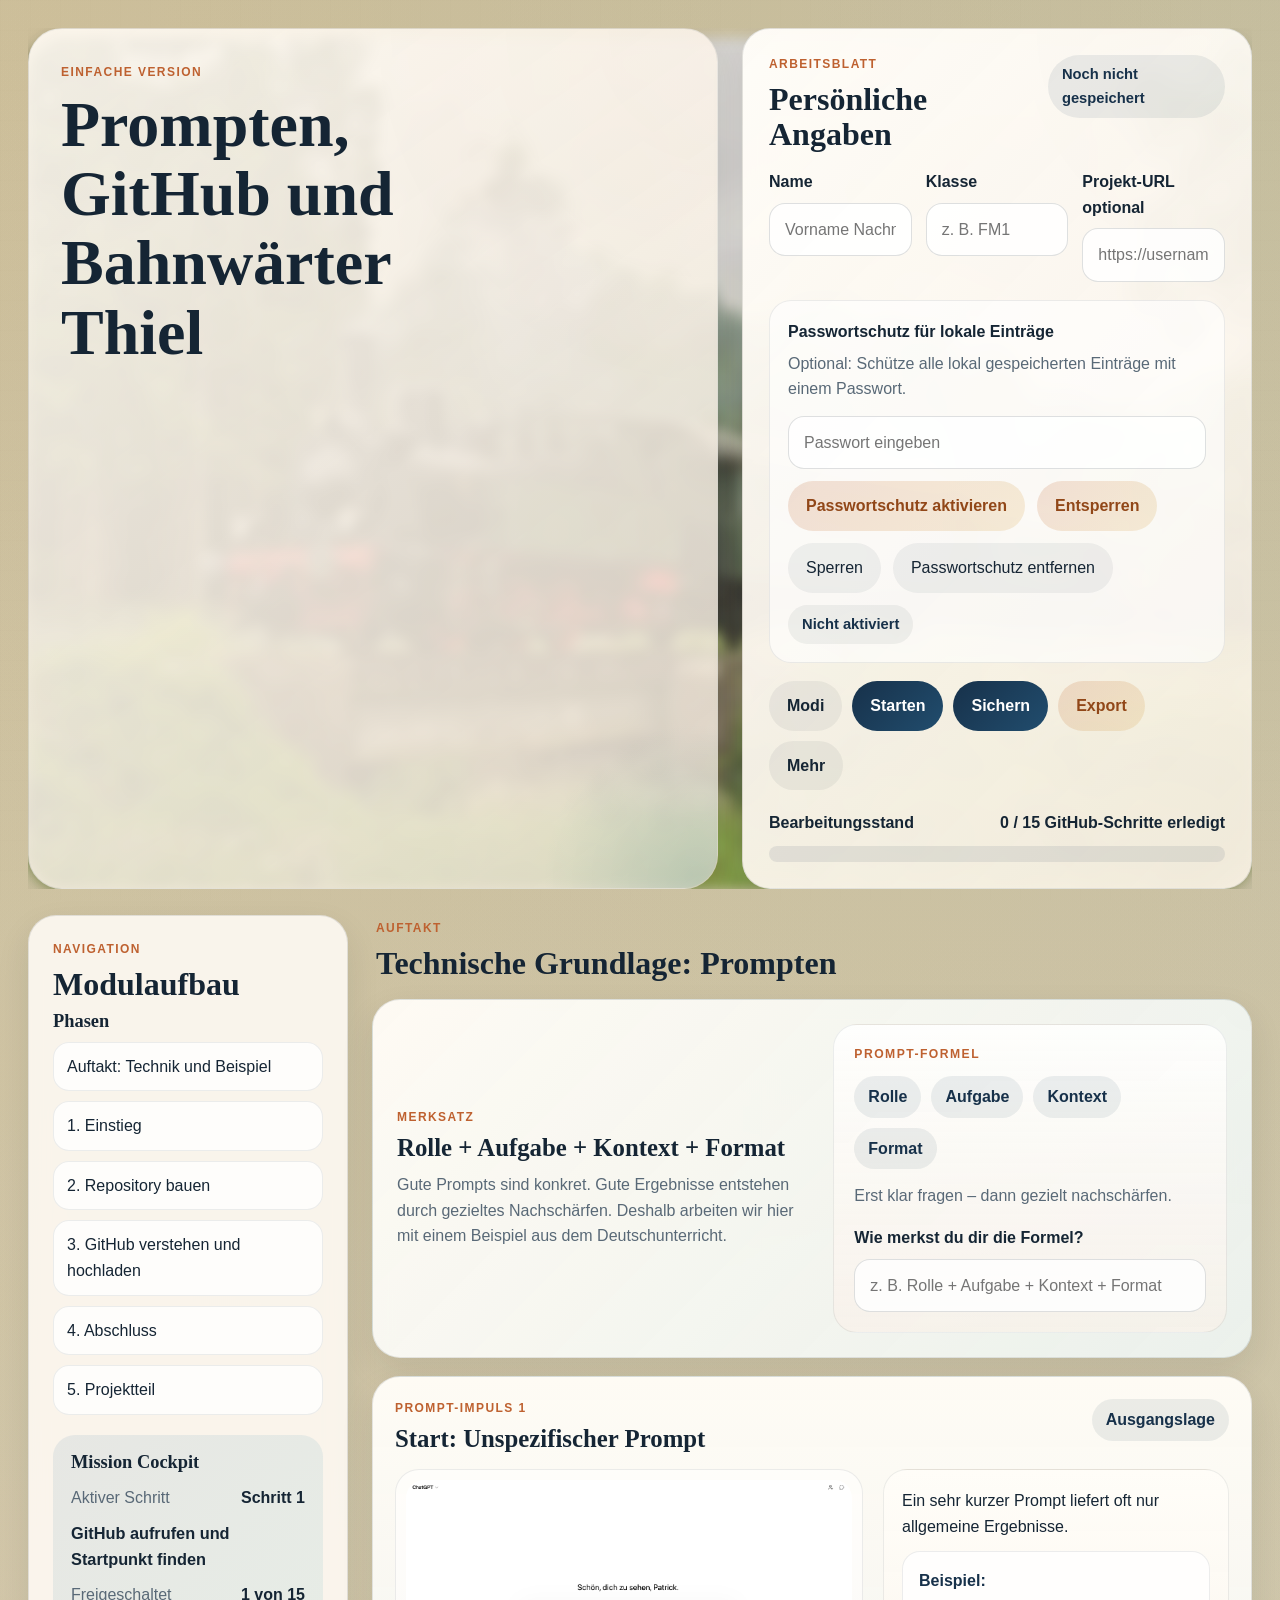
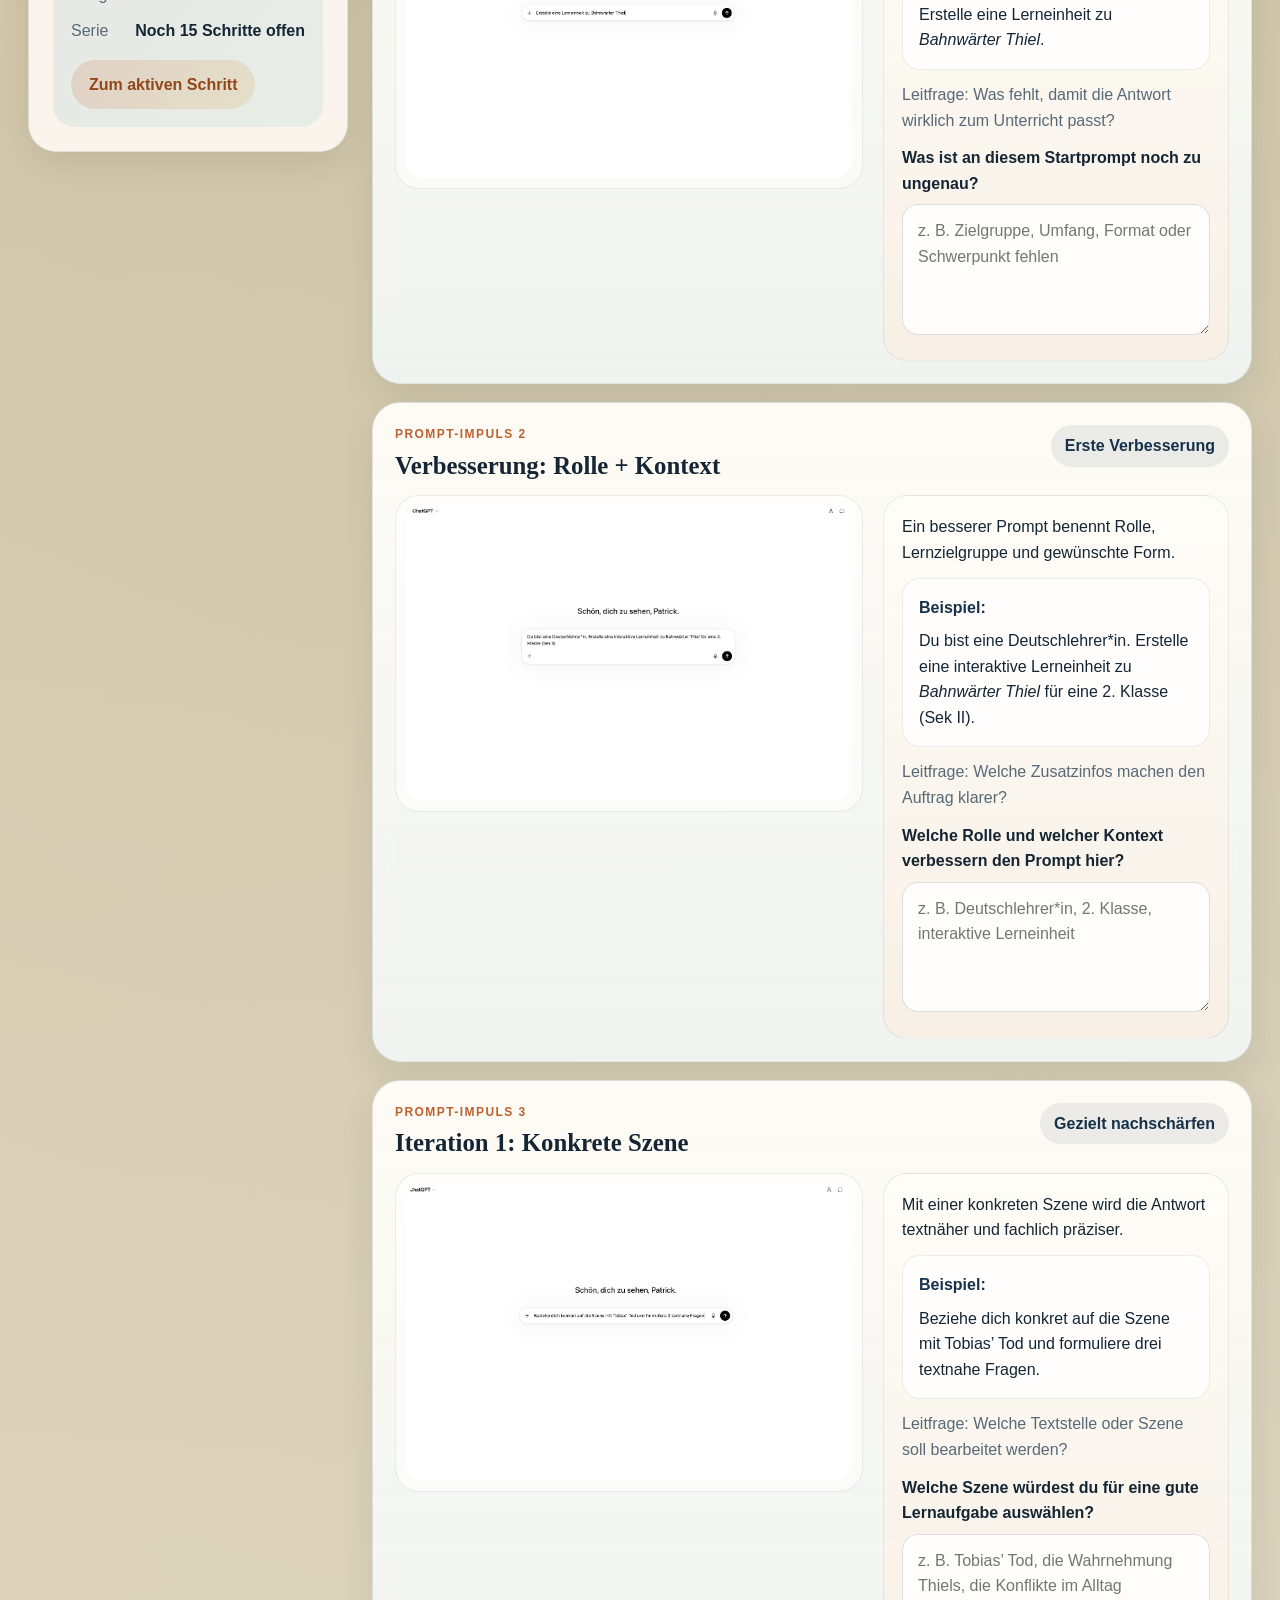
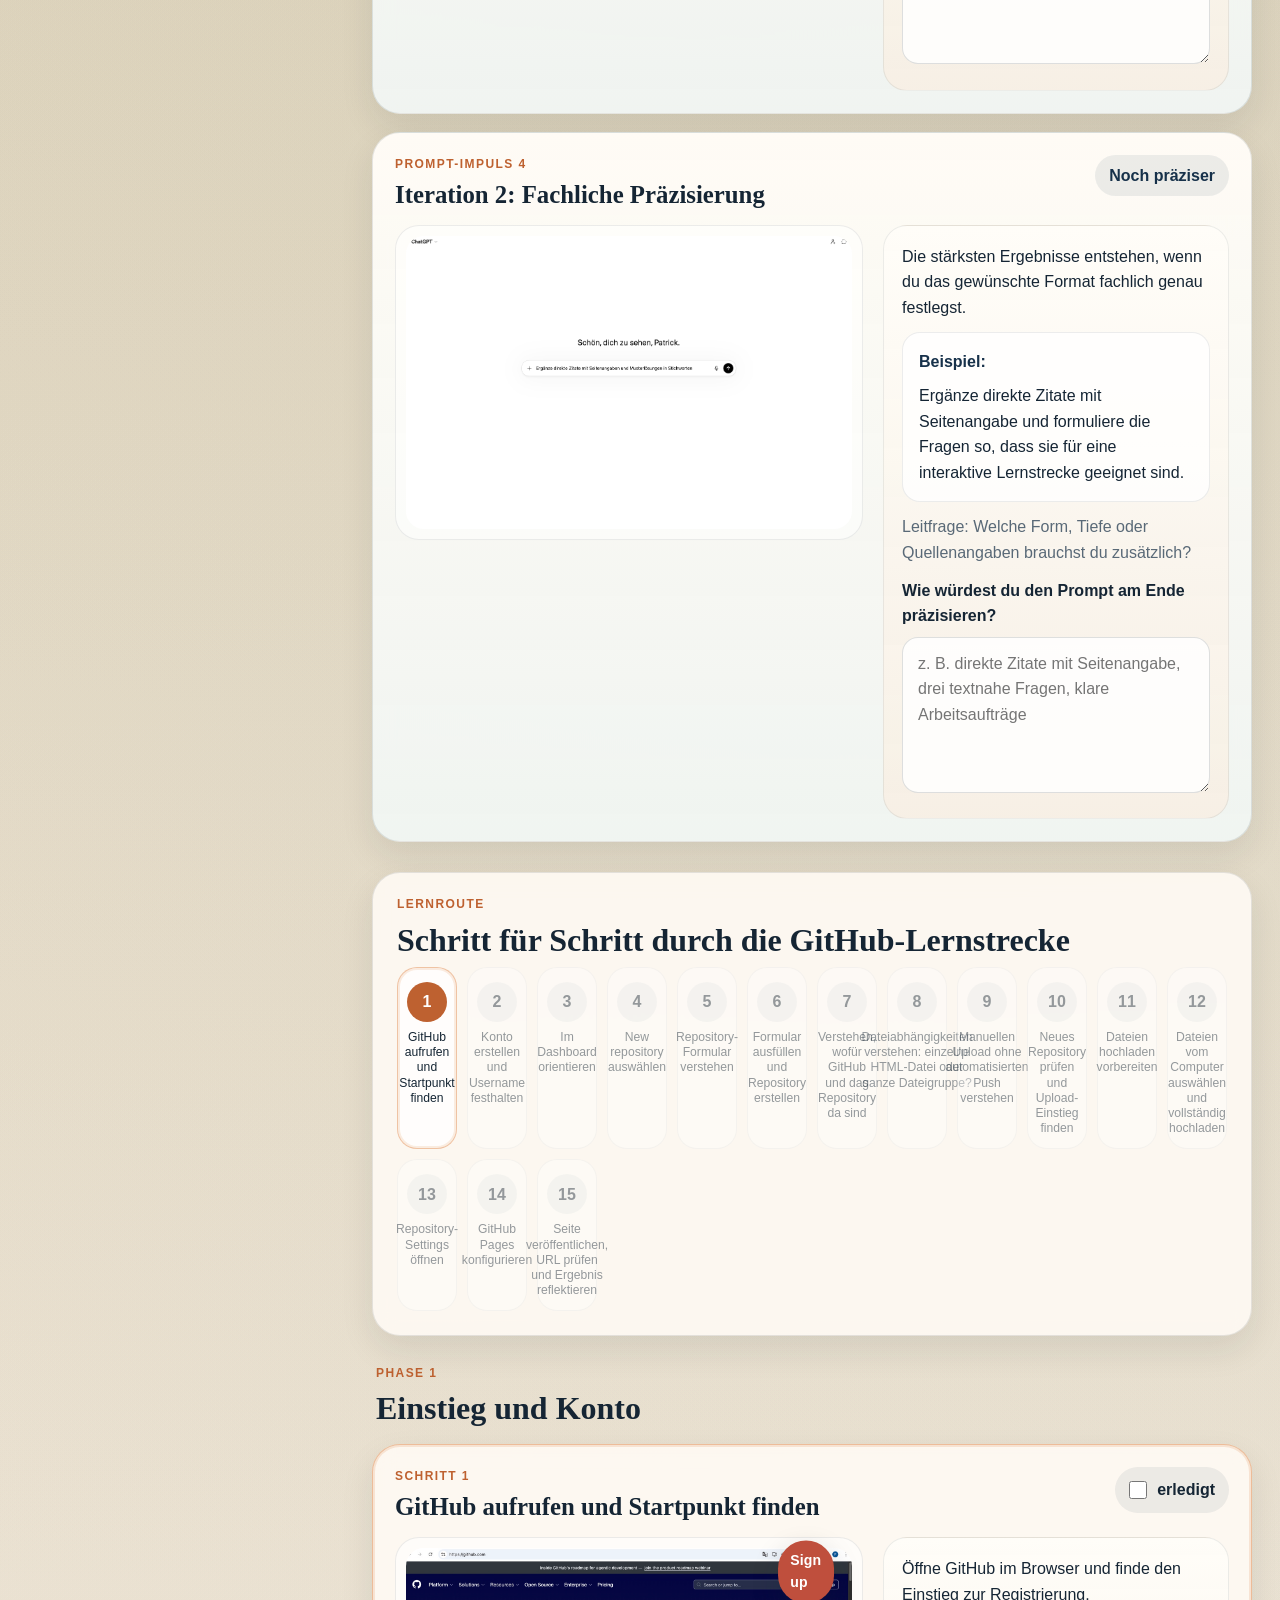
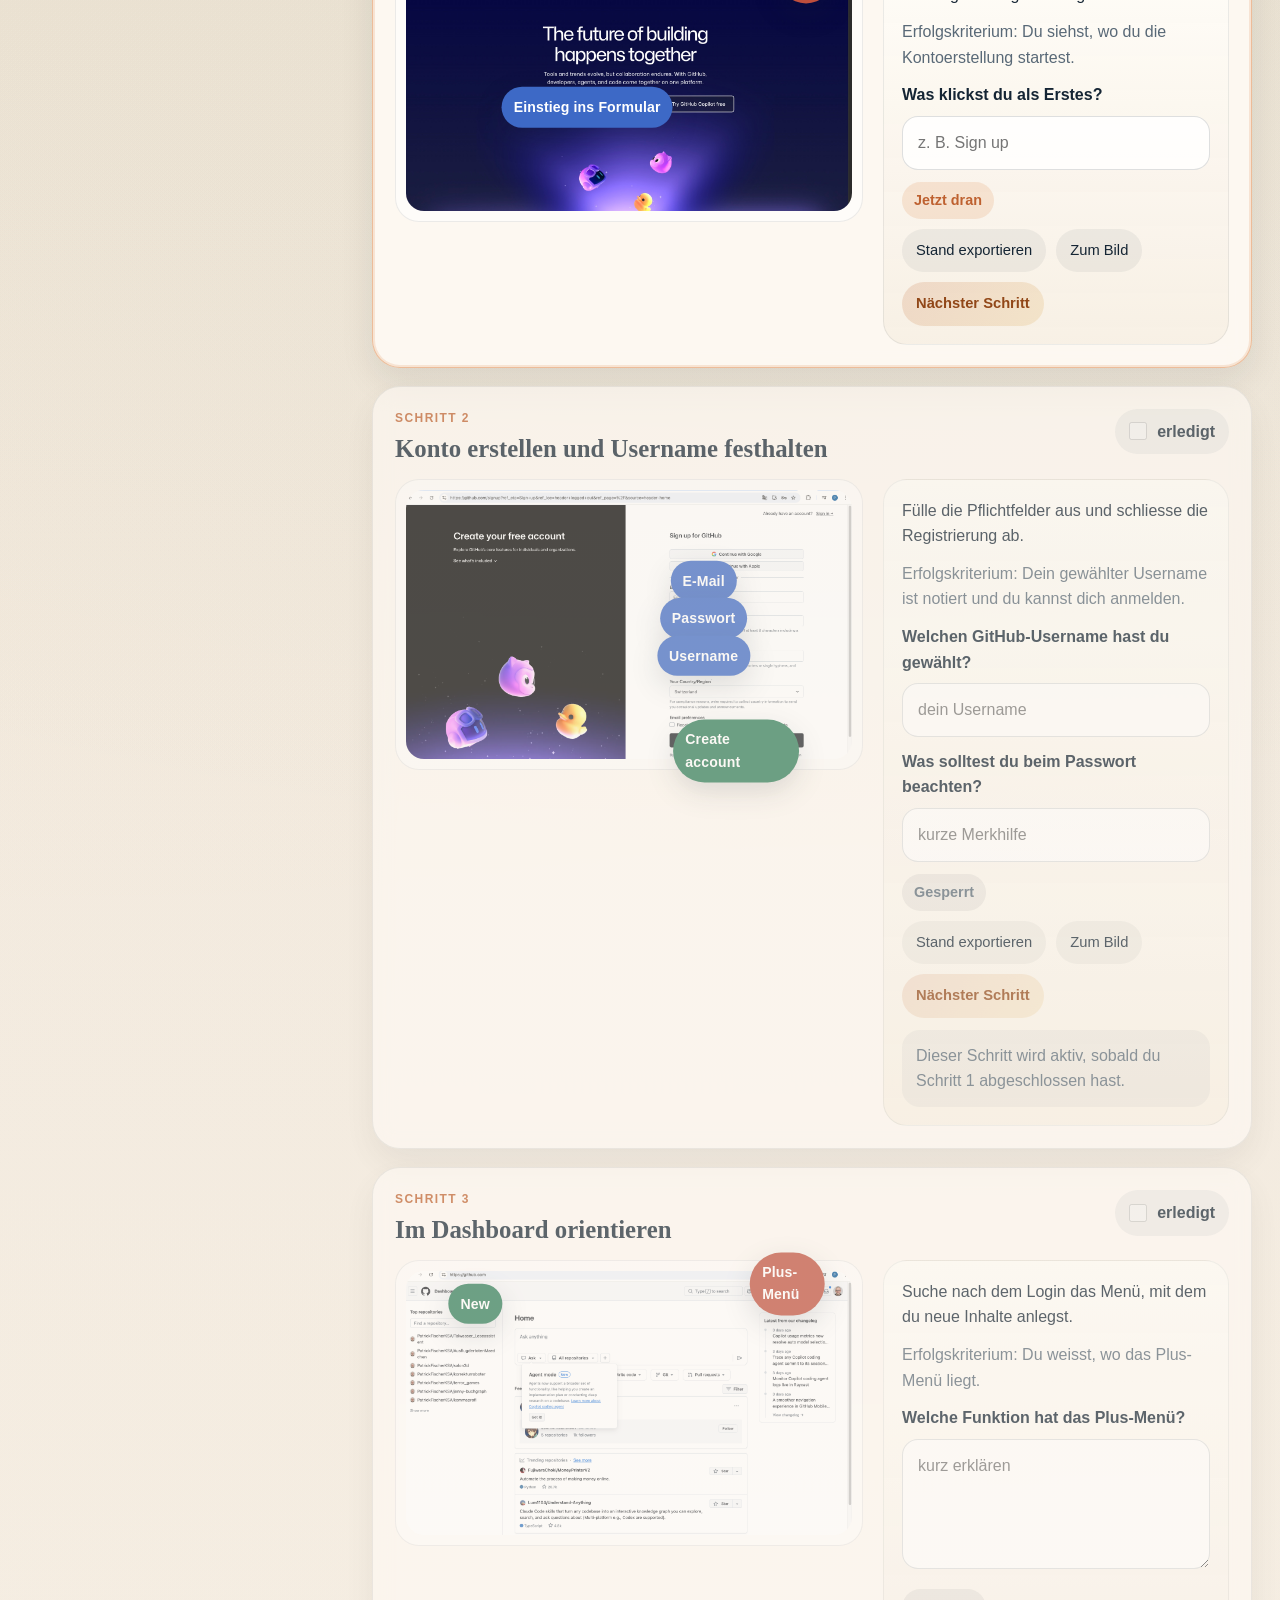
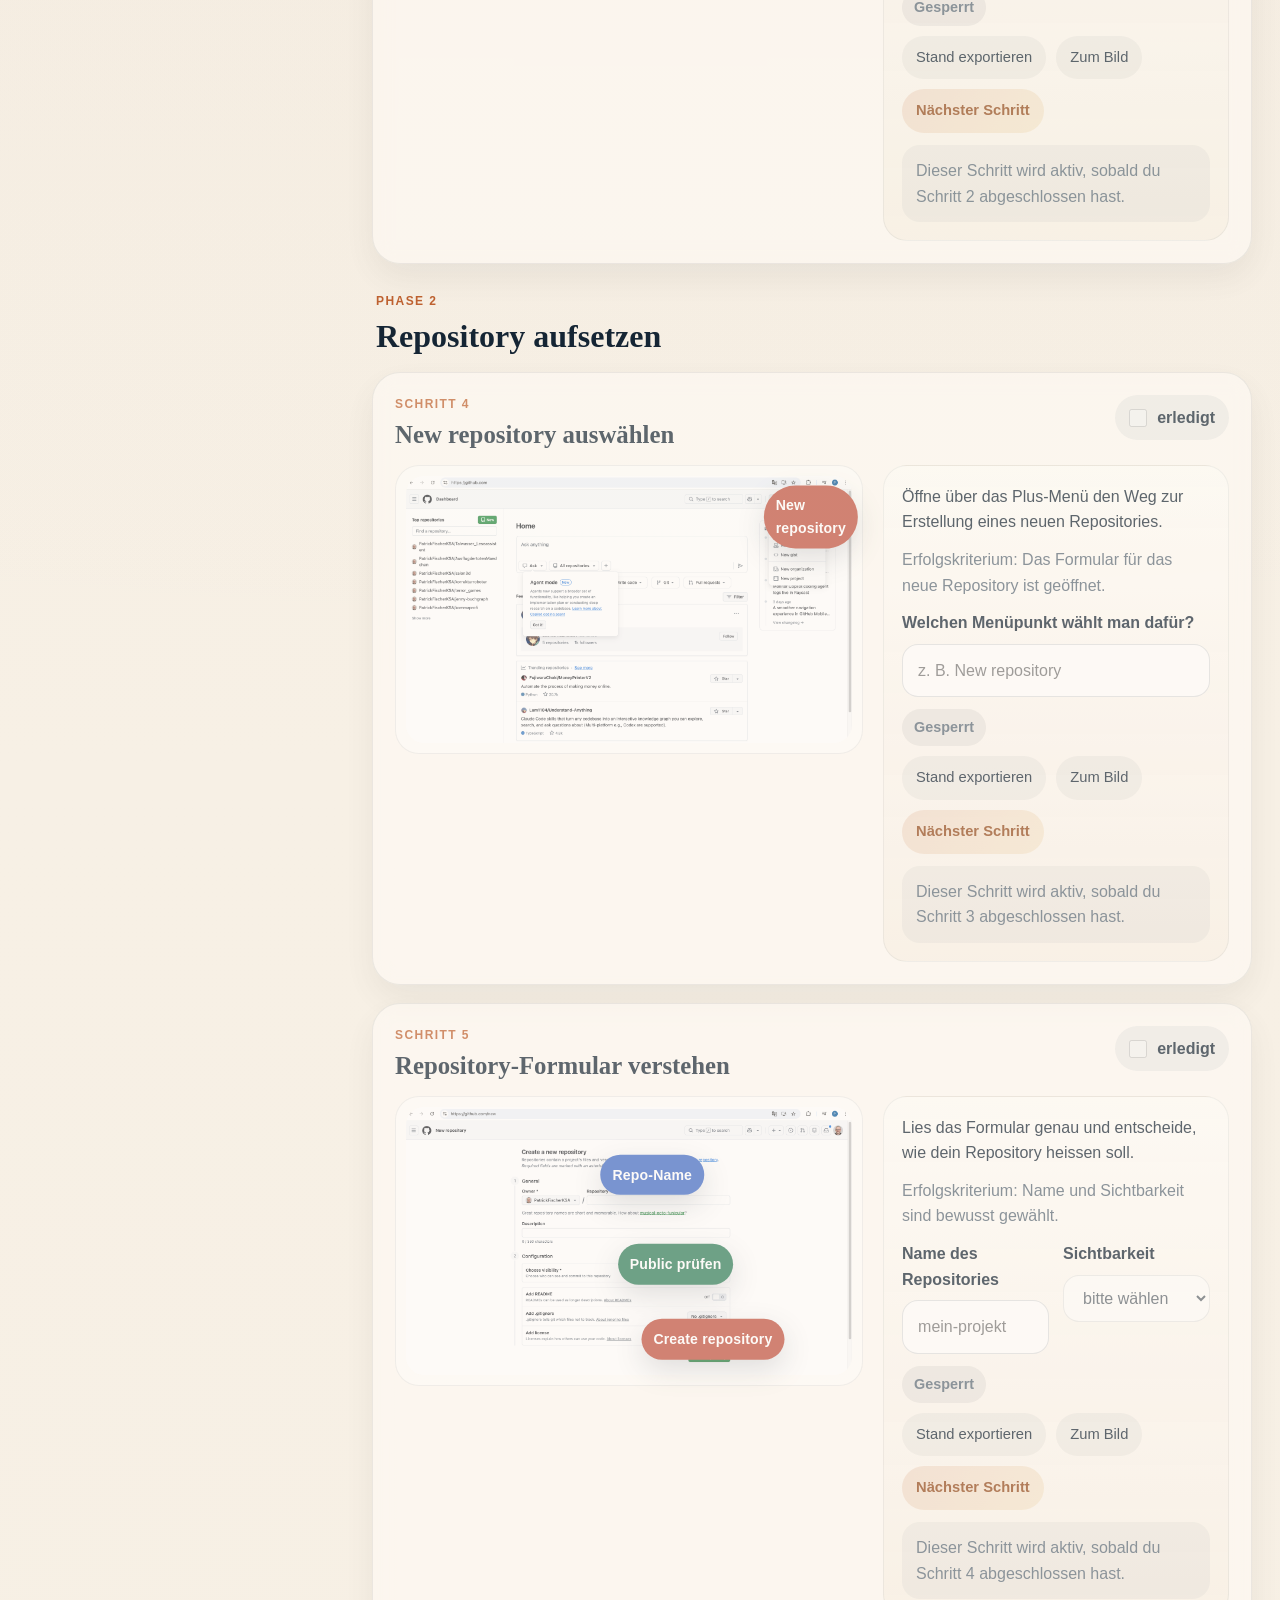
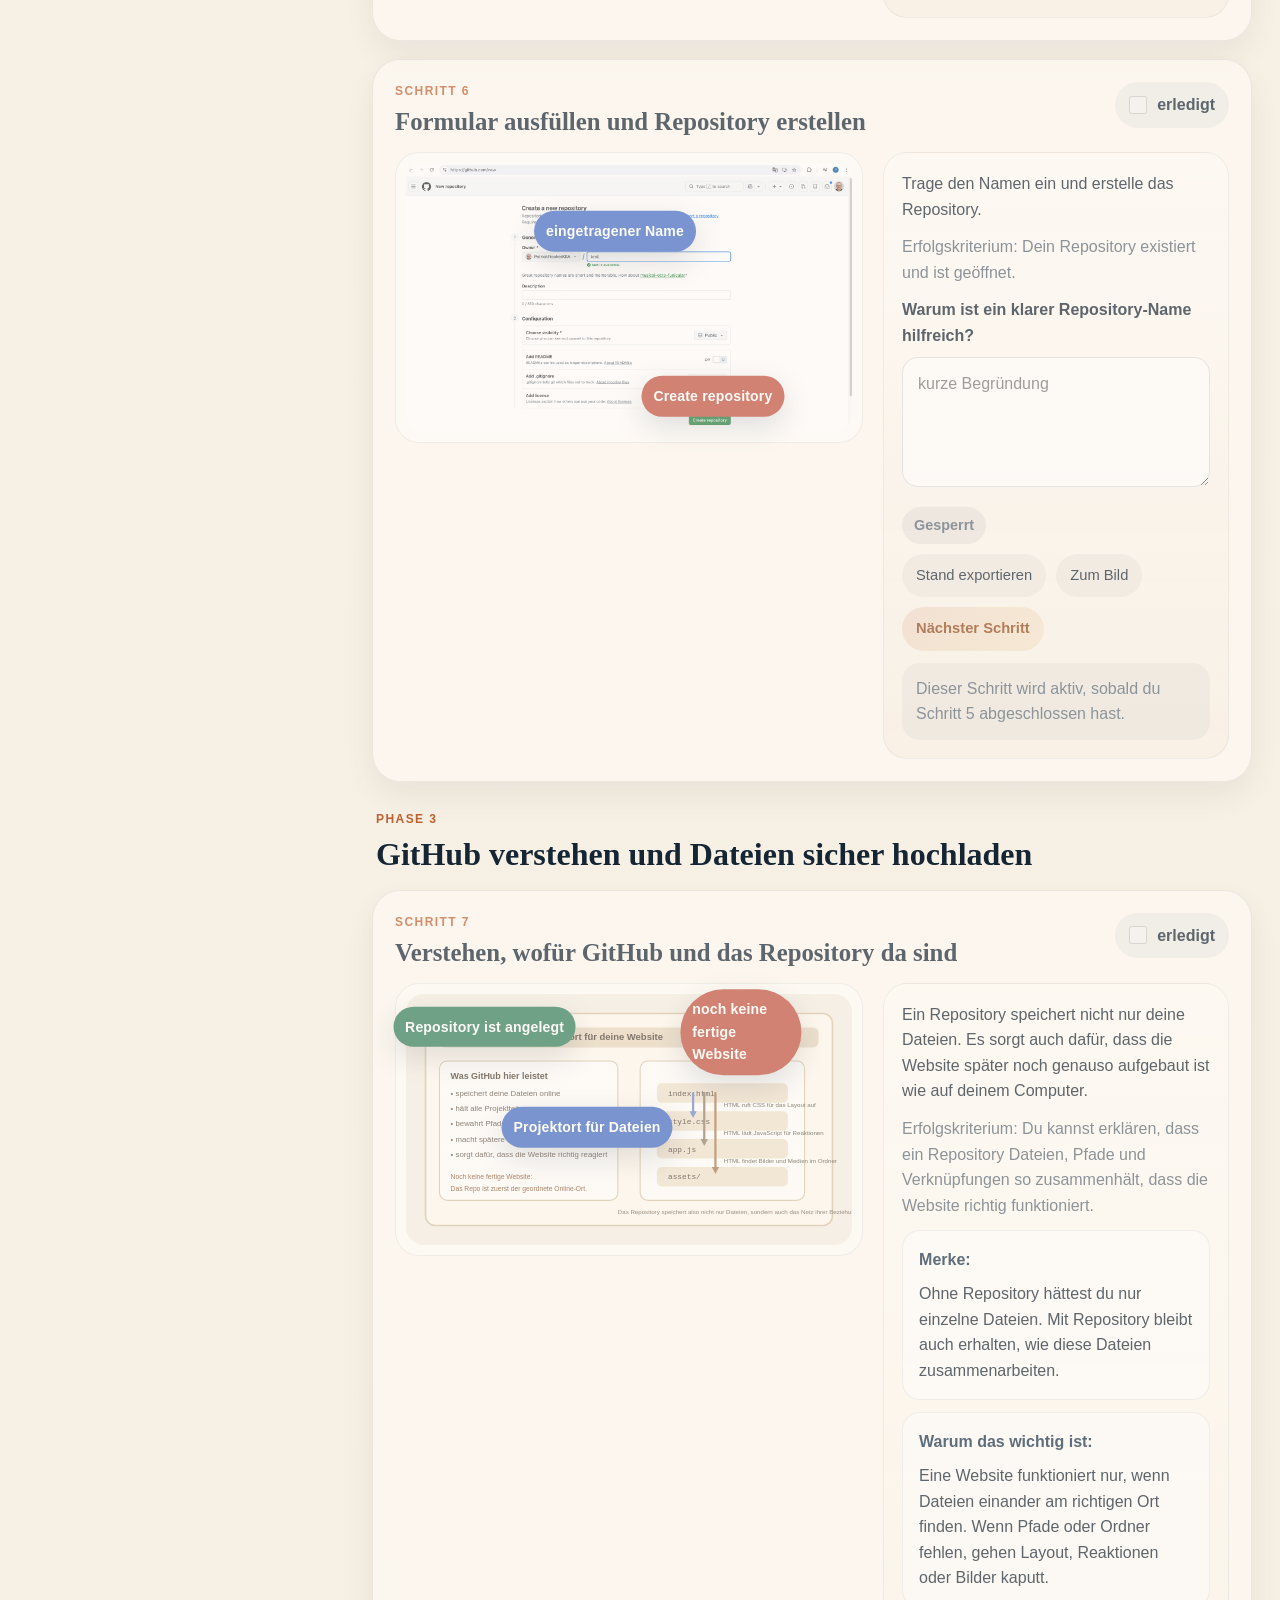
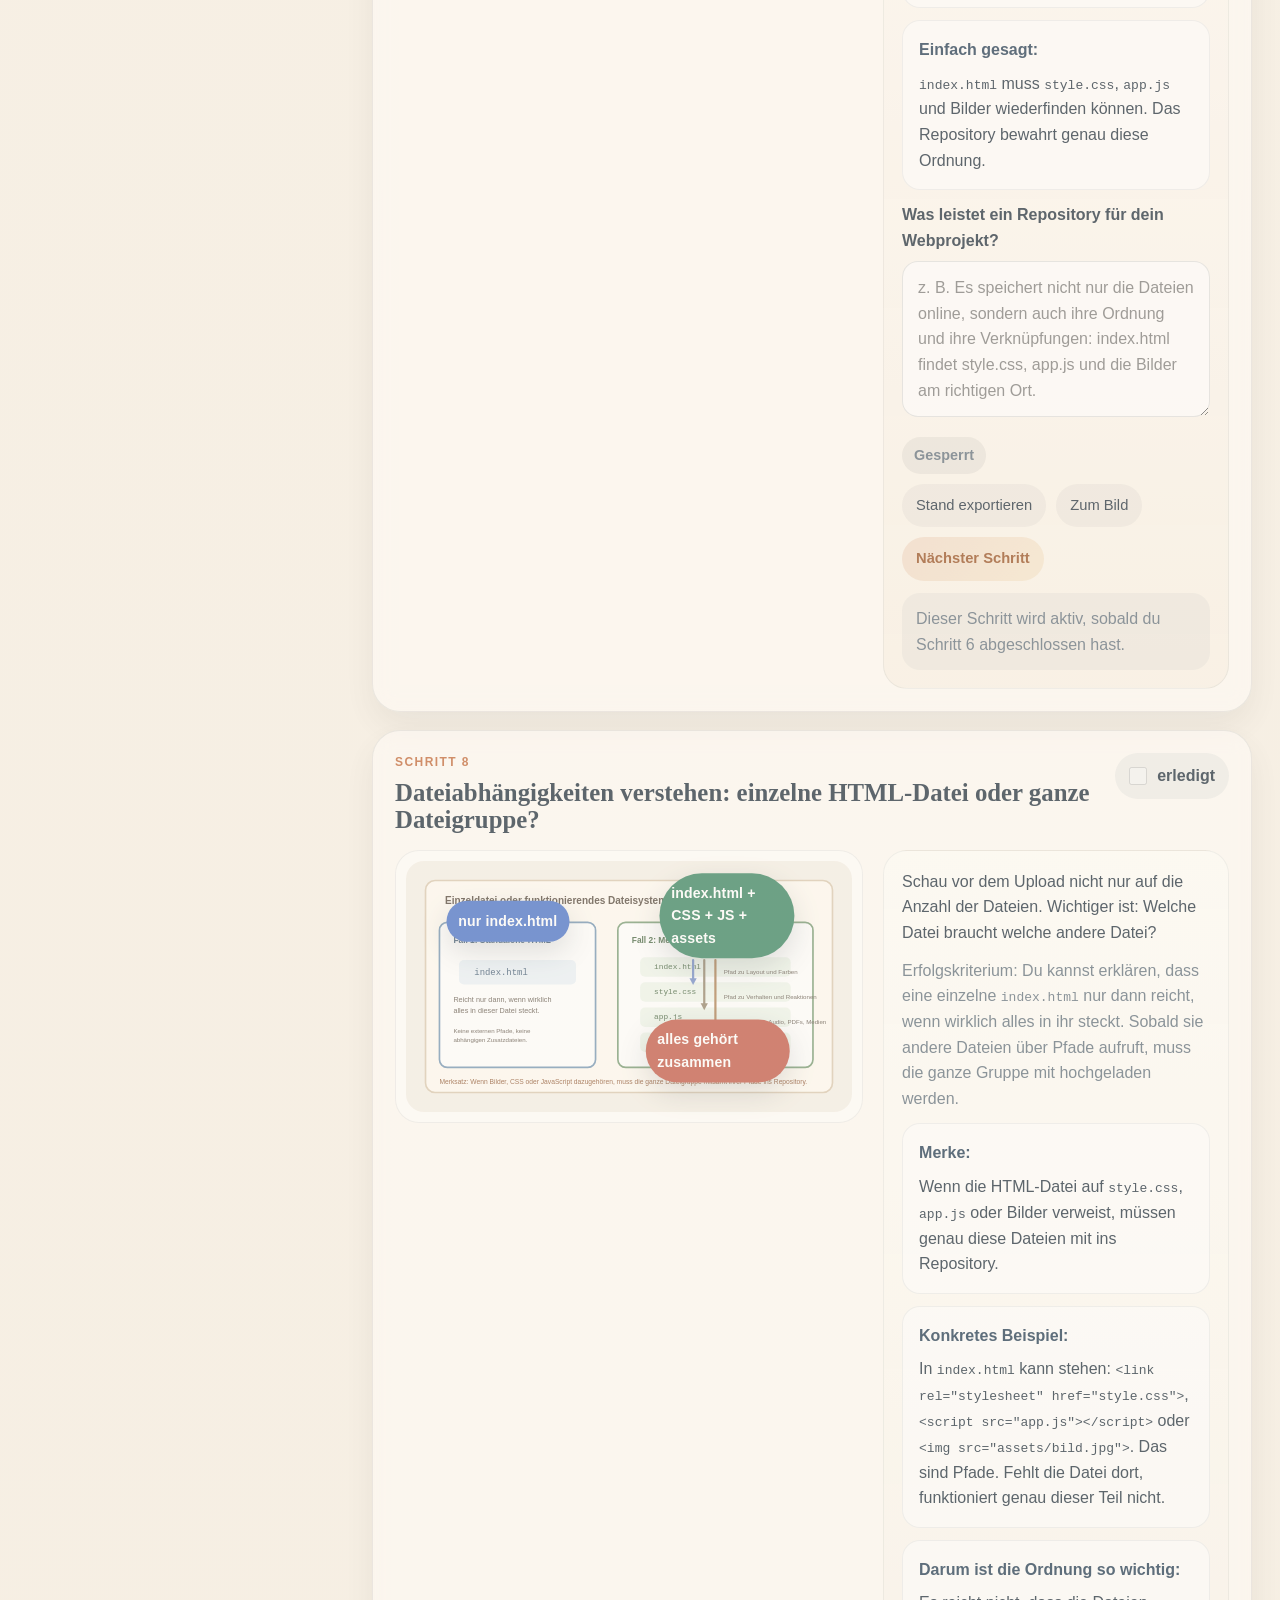
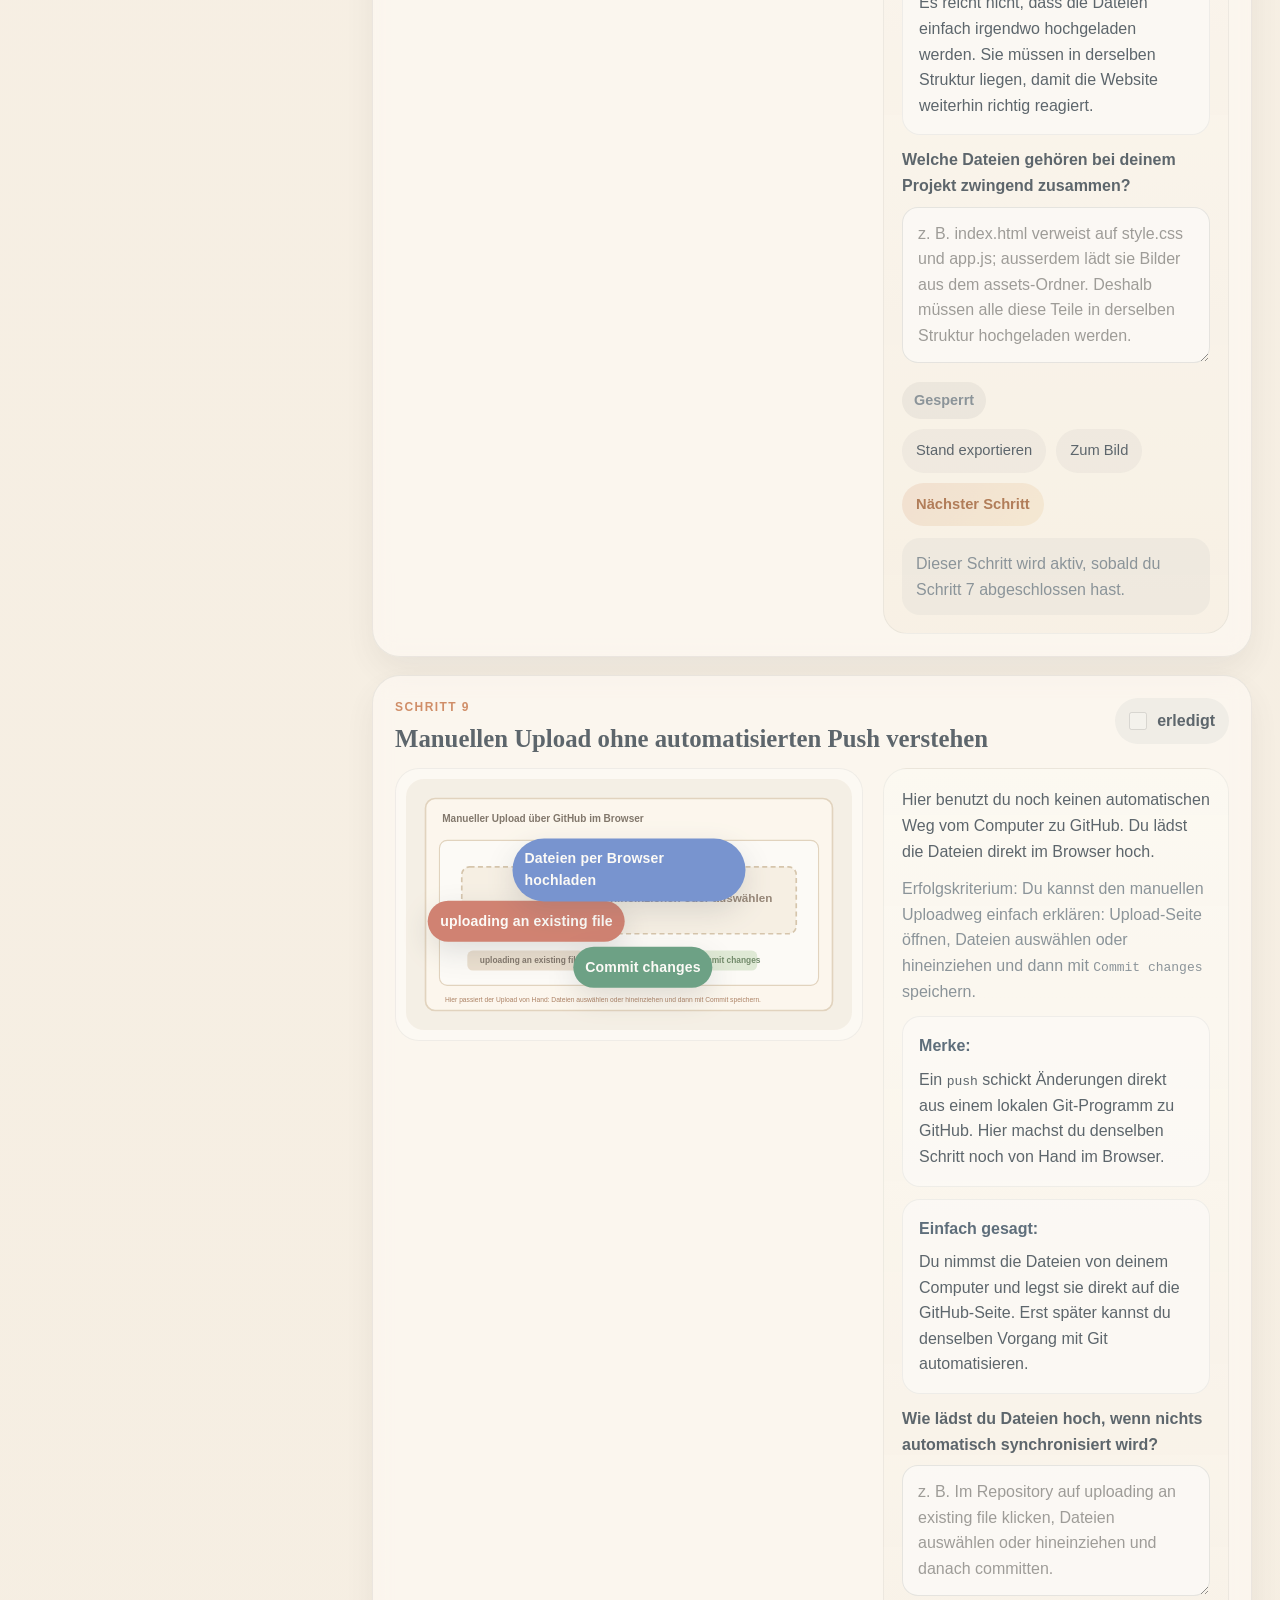
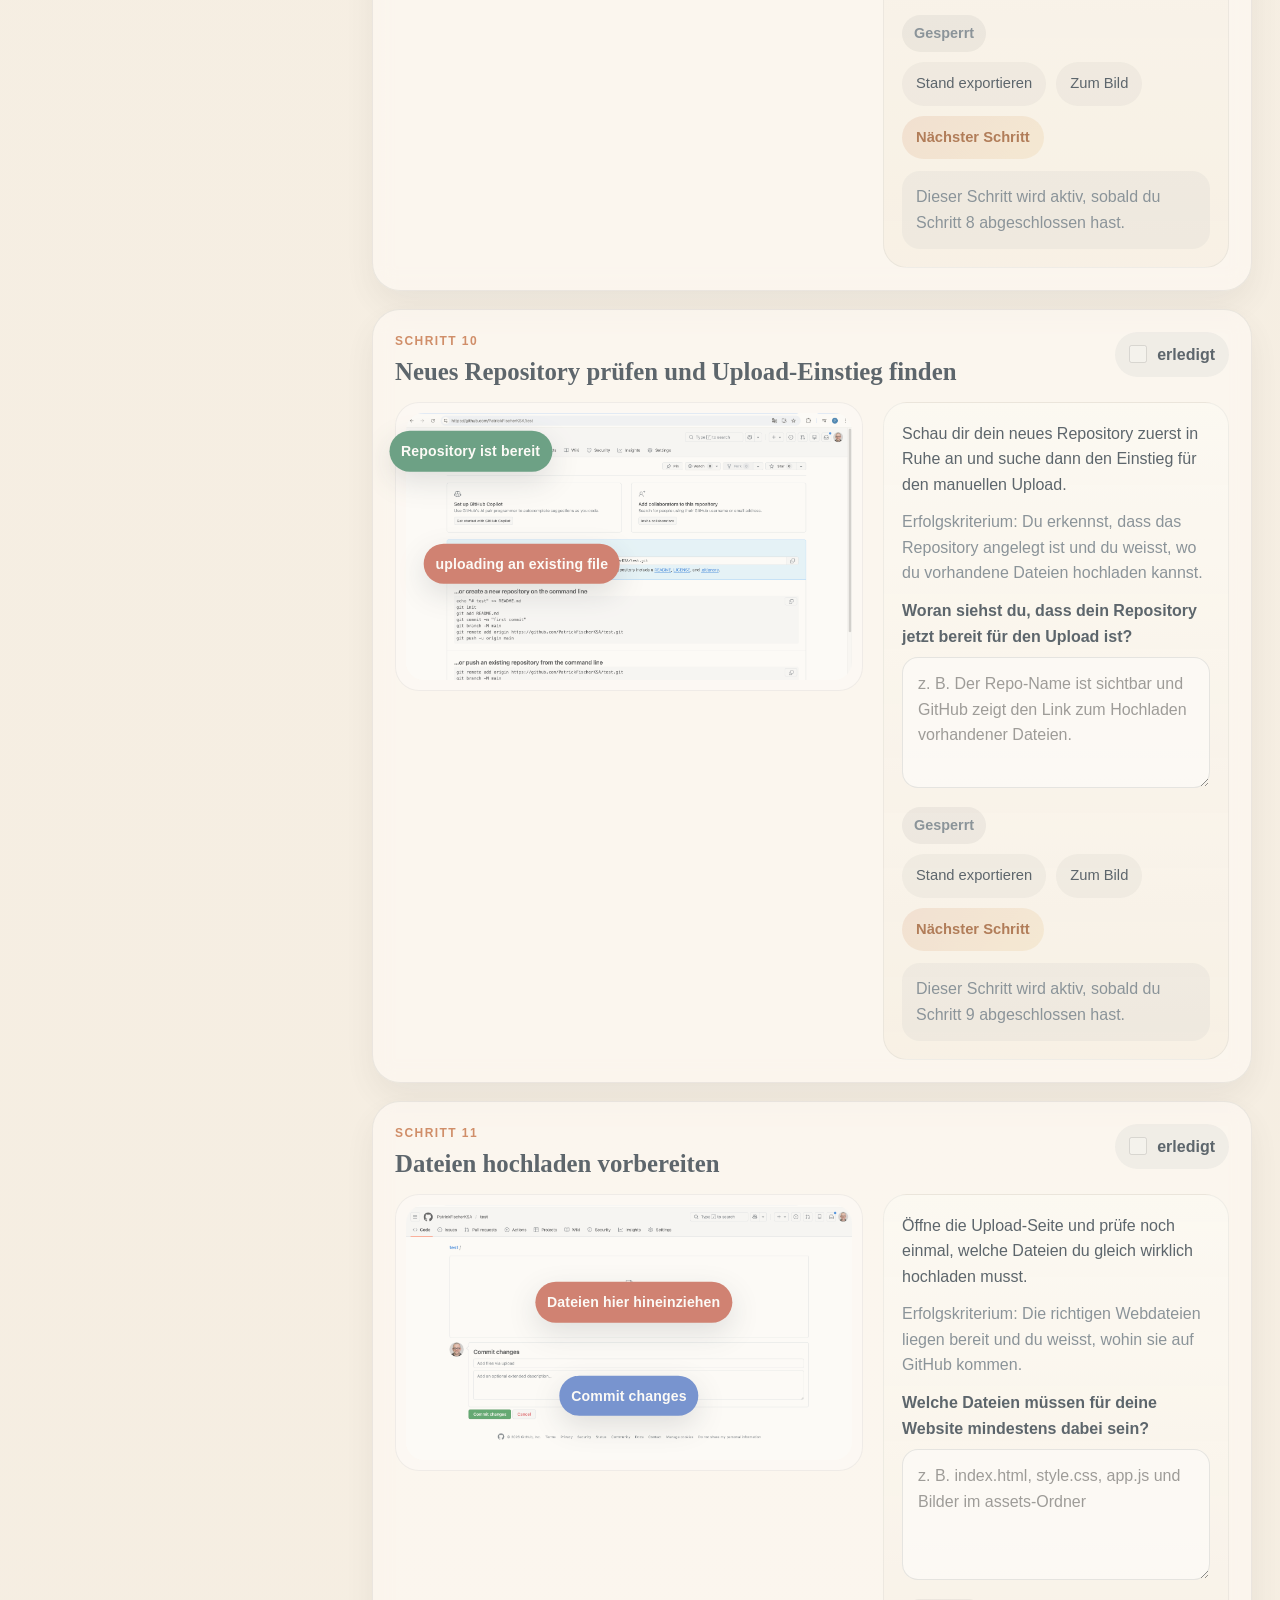
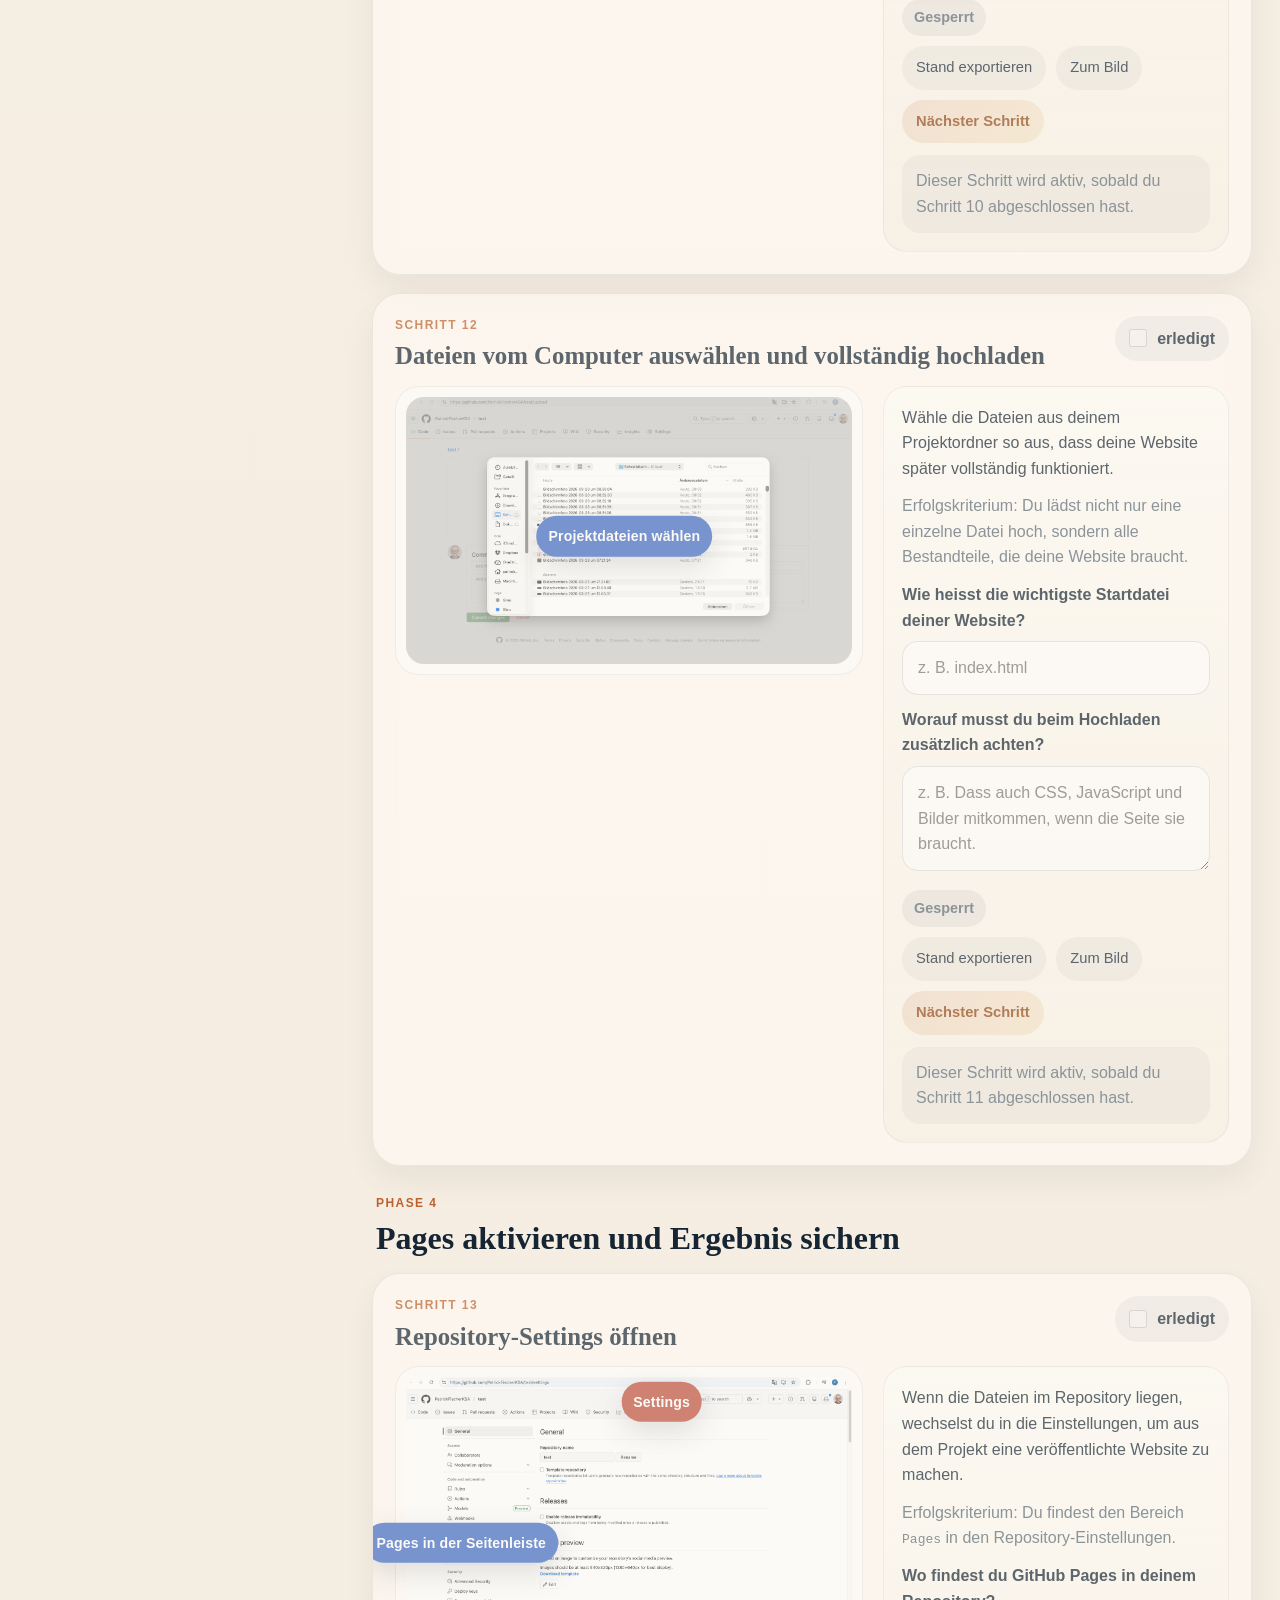
==== commit 89fdb11b: "Simplify wording in GitHub explanation steps" ====
--- a/einfach.html
+++ b/einfach.html
@@ -493,15 +493,19 @@
                 <div class="label-pin red" style="left: 74%; top: 18%;">noch keine fertige Website</div>
               </figure>
               <div class="task-box">
-                <p class="instruction">GitHub wird hier nicht nur als Ablage benutzt: Erst durch das Repository bleiben nicht nur die Dateien selbst erhalten, sondern auch die genaue Art, wie sie miteinander verbunden sind und zusammen funktionieren.</p>
-                <p class="criterion">Erfolgskriterium: Du kannst erklären, dass ein Repository nicht bloss speichert, sondern auch die Pfade, Verknüpfungen und Abhängigkeiten zwischen den Dateien so ordnet, dass die Website später richtig reagiert.</p>
+                <p class="instruction">Ein Repository speichert nicht nur deine Dateien. Es sorgt auch dafür, dass die Website später noch genauso aufgebaut ist wie auf deinem Computer.</p>
+                <p class="criterion">Erfolgskriterium: Du kannst erklären, dass ein Repository Dateien, Pfade und Verknüpfungen so zusammenhält, dass die Website richtig funktioniert.</p>
                 <div class="prompt-example">
                   <strong>Merke:</strong>
-                  <p>Ohne Repository hättest du nur einzelne Dateien auf deinem Computer. Mit Repository bleiben auch die Beziehungen erhalten: <code>index.html</code> findet <code>style.css</code>, lädt <code>app.js</code> und ruft Bilder aus dem richtigen Ordner auf.</p>
+                  <p>Ohne Repository hättest du nur einzelne Dateien. Mit Repository bleibt auch erhalten, wie diese Dateien zusammenarbeiten.</p>
                 </div>
                 <div class="prompt-example">
                   <strong>Warum das wichtig ist:</strong>
-                  <p>Eine Website funktioniert nur, wenn die Dateien einander an der richtigen Stelle finden. Das Repository bewahrt genau diese Ordnung. Wenn Pfade oder Ordner fehlen, lädt die Seite zwar vielleicht noch, aber Layout, Interaktionen oder Bilder brechen weg.</p>
+                  <p>Eine Website funktioniert nur, wenn Dateien einander am richtigen Ort finden. Wenn Pfade oder Ordner fehlen, gehen Layout, Reaktionen oder Bilder kaputt.</p>
+                </div>
+                <div class="prompt-example">
+                  <strong>Einfach gesagt:</strong>
+                  <p><code>index.html</code> muss <code>style.css</code>, <code>app.js</code> und Bilder wiederfinden können. Das Repository bewahrt genau diese Ordnung.</p>
                 </div>
                 <label class="field">
                   <span>Was leistet ein Repository für dein Webprojekt?</span>
@@ -527,19 +531,19 @@
                 <div class="label-pin red" style="left: 69%; top: 74%;">alles gehört zusammen</div>
               </figure>
               <div class="task-box">
-                <p class="instruction">Prüfe vor dem Upload nicht nur, wie viele Dateien es gibt, sondern wie sie voneinander abhängen. Eine Website funktioniert als Kette: Die HTML-Datei verweist auf andere Dateien, und diese müssen genau dort liegen, wo die HTML-Datei sie erwartet.</p>
-                <p class="criterion">Erfolgskriterium: Du kannst erklären, dass eine einzelne <code>index.html</code> nur dann reicht, wenn sie alles enthält. Sobald sie CSS, JavaScript, Bilder, Audio oder Unterordner über feste Pfade anspricht, muss die ganze Dateigruppe mit ihren Beziehungen hochgeladen werden.</p>
+                <p class="instruction">Schau vor dem Upload nicht nur auf die Anzahl der Dateien. Wichtiger ist: Welche Datei braucht welche andere Datei?</p>
+                <p class="criterion">Erfolgskriterium: Du kannst erklären, dass eine einzelne <code>index.html</code> nur dann reicht, wenn wirklich alles in ihr steckt. Sobald sie andere Dateien über Pfade aufruft, muss die ganze Gruppe mit hochgeladen werden.</p>
                 <div class="prompt-example">
                   <strong>Merke:</strong>
-                  <p>Wenn die HTML-Datei auf <code>style.css</code>, <code>app.js</code> oder Bilder verweist, müssen diese Dateien mit ins Repository. Sonst ist die Website unvollständig.</p>
+                  <p>Wenn die HTML-Datei auf <code>style.css</code>, <code>app.js</code> oder Bilder verweist, müssen genau diese Dateien mit ins Repository.</p>
                 </div>
                 <div class="prompt-example">
                   <strong>Konkretes Beispiel:</strong>
-                  <p>In <code>index.html</code> kann stehen: <code>&lt;link rel="stylesheet" href="style.css"&gt;</code>, <code>&lt;script src="app.js"&gt;&lt;/script&gt;</code> oder <code>&lt;img src="assets/bild.jpg"&gt;</code>. Diese Angaben sind Pfade. Wenn die Datei an diesem Ort fehlt, bricht genau dieser Teil der Website weg.</p>
-                </div>
-                <div class="prompt-example">
-                  <strong>Darum reicht „Dateien hochladen“ als Erklärung nicht:</strong>
-                  <p>Entscheidend ist nicht nur, dass die Dateien vorhanden sind, sondern dass ihre Ordnung gleich bleibt. Das Repository sichert also nicht nur Material, sondern ein funktionierendes System aus Verweisen und Reaktionen.</p>
+                  <p>In <code>index.html</code> kann stehen: <code>&lt;link rel="stylesheet" href="style.css"&gt;</code>, <code>&lt;script src="app.js"&gt;&lt;/script&gt;</code> oder <code>&lt;img src="assets/bild.jpg"&gt;</code>. Das sind Pfade. Fehlt die Datei dort, funktioniert genau dieser Teil nicht.</p>
+                </div>
+                <div class="prompt-example">
+                  <strong>Darum ist die Ordnung so wichtig:</strong>
+                  <p>Es reicht nicht, dass die Dateien einfach irgendwo hochgeladen werden. Sie müssen in derselben Struktur liegen, damit die Website weiterhin richtig reagiert.</p>
                 </div>
                 <label class="field">
                   <span>Welche Dateien gehören bei deinem Projekt zwingend zusammen?</span>
@@ -565,11 +569,15 @@
                 <div class="label-pin green" style="left: 53%; top: 73%;">Commit changes</div>
               </figure>
               <div class="task-box">
-                <p class="instruction">In dieser Lernstrecke arbeitest du nicht mit einem automatischen Push vom Computer. Du lädst die Dateien direkt auf der GitHub-Seite im Browser hoch.</p>
-                <p class="criterion">Erfolgskriterium: Du kannst den manuellen Uploadweg Schritt für Schritt erklären: Upload-Seite öffnen, Dateien auswählen oder hineinziehen und danach mit <code>Commit changes</code> speichern.</p>
+                <p class="instruction">Hier benutzt du noch keinen automatischen Weg vom Computer zu GitHub. Du lädst die Dateien direkt im Browser hoch.</p>
+                <p class="criterion">Erfolgskriterium: Du kannst den manuellen Uploadweg einfach erklären: Upload-Seite öffnen, Dateien auswählen oder hineinziehen und dann mit <code>Commit changes</code> speichern.</p>
                 <div class="prompt-example">
                   <strong>Merke:</strong>
-                  <p>Ein Push wäre ein automatisches Senden aus einem lokalen Git-Programm. Hier machst du denselben Schritt von Hand direkt auf GitHub im Browser.</p>
+                  <p>Ein <code>push</code> schickt Änderungen direkt aus einem lokalen Git-Programm zu GitHub. Hier machst du denselben Schritt noch von Hand im Browser.</p>
+                </div>
+                <div class="prompt-example">
+                  <strong>Einfach gesagt:</strong>
+                  <p>Du nimmst die Dateien von deinem Computer und legst sie direkt auf die GitHub-Seite. Erst später kannst du denselben Vorgang mit Git automatisieren.</p>
                 </div>
                 <label class="field">
                   <span>Wie lädst du Dateien hoch, wenn nichts automatisch synchronisiert wird?</span>
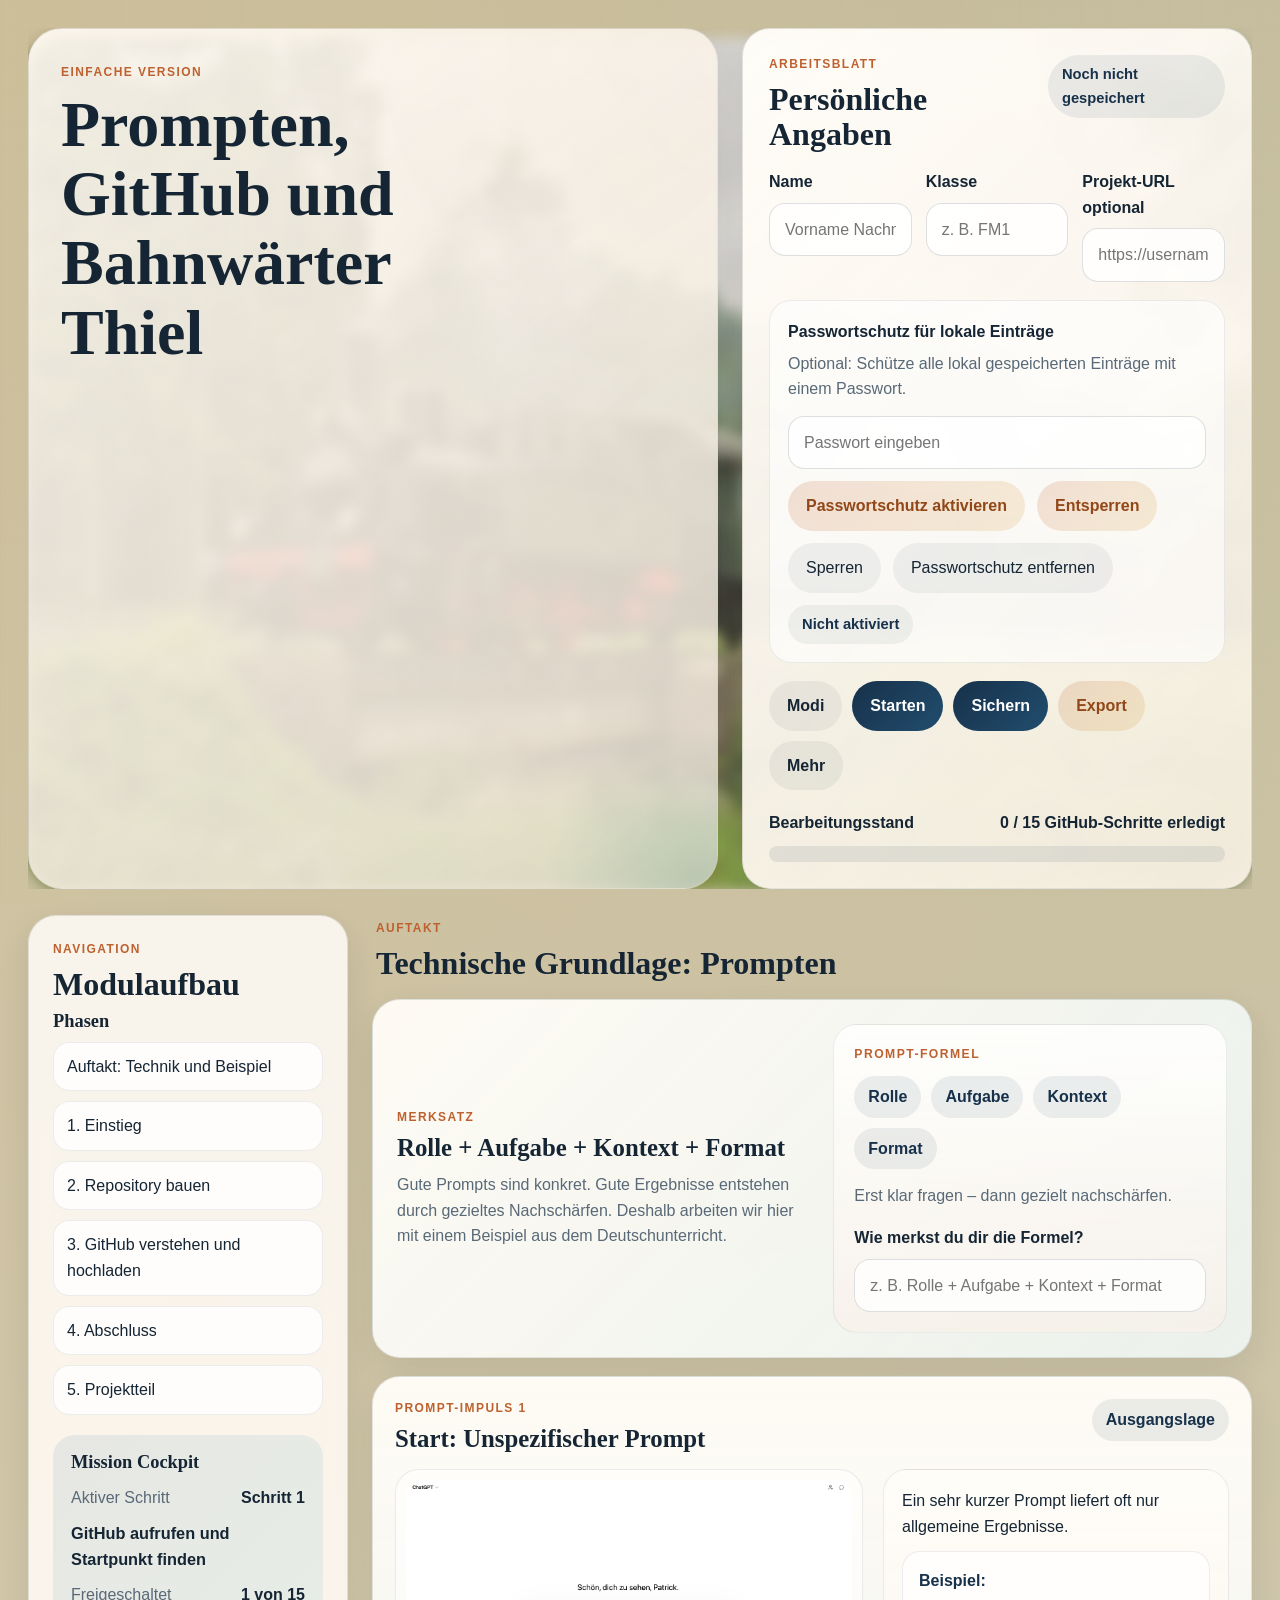
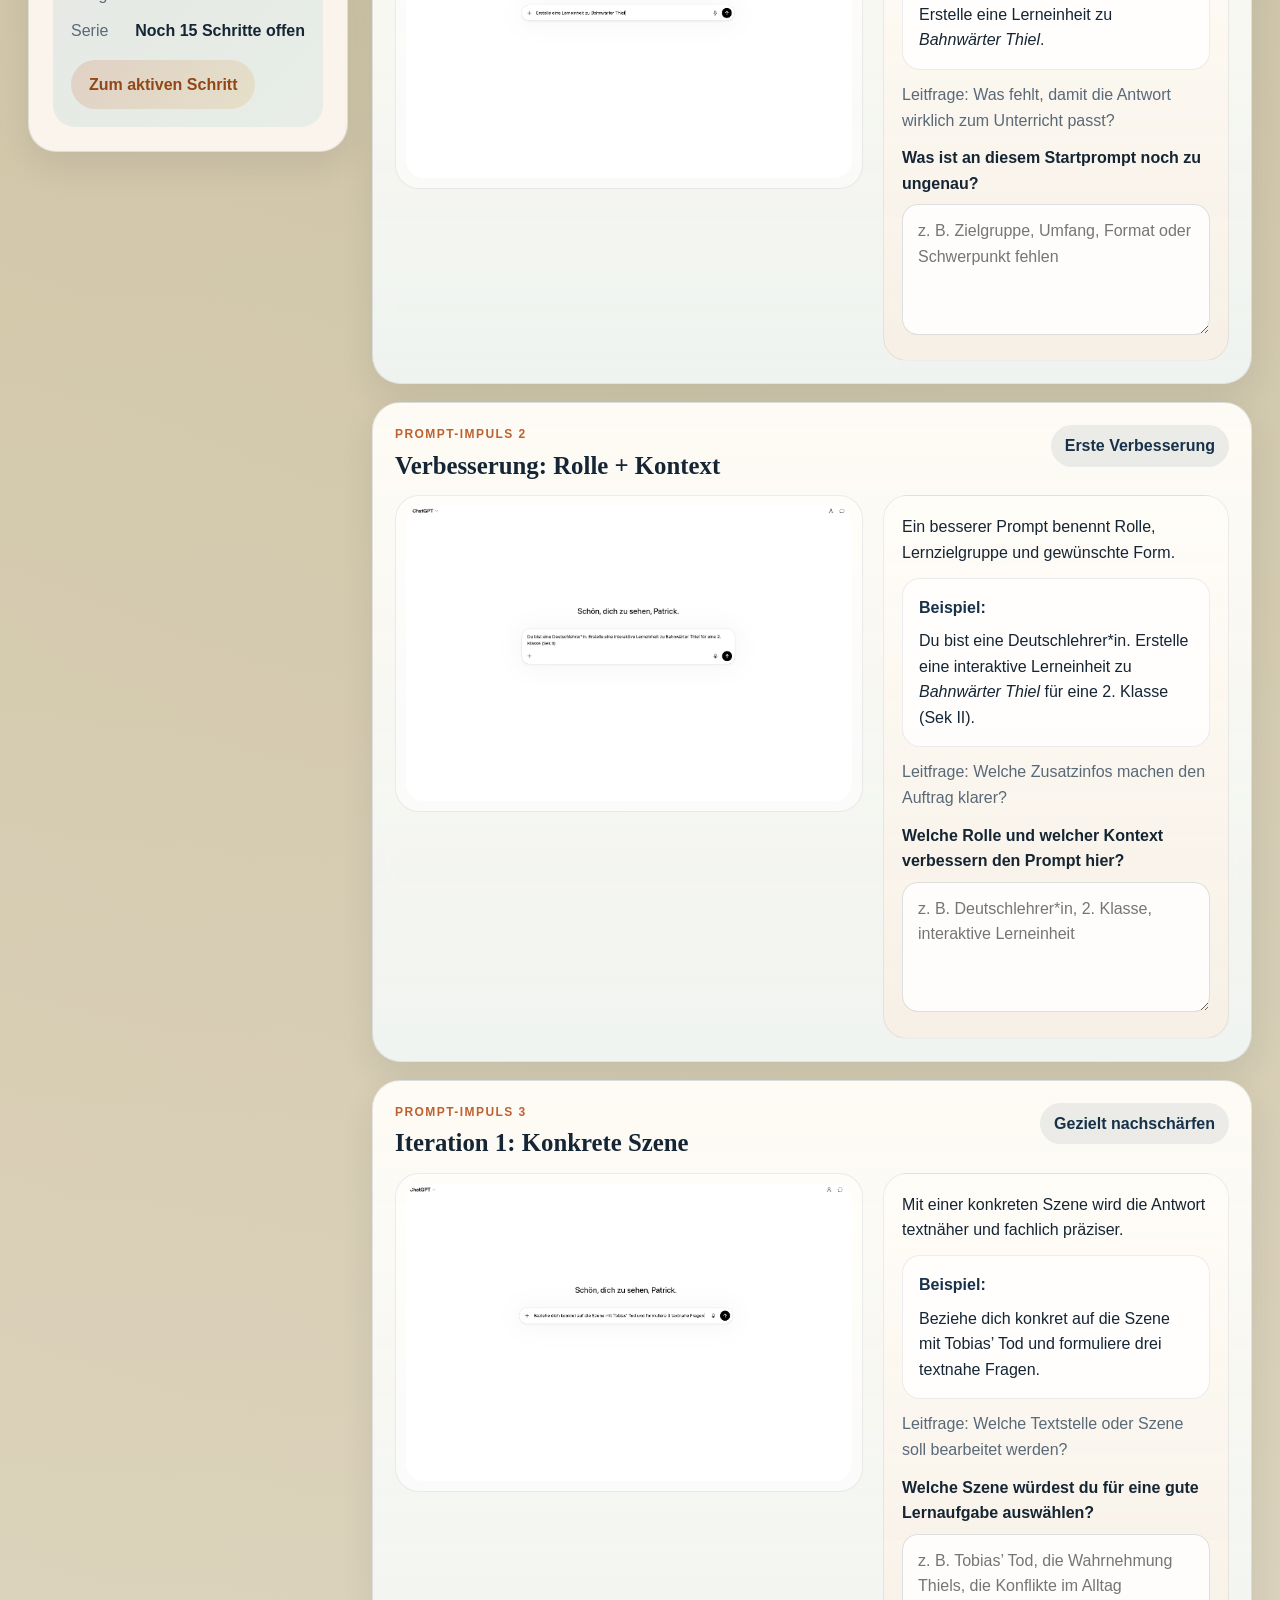
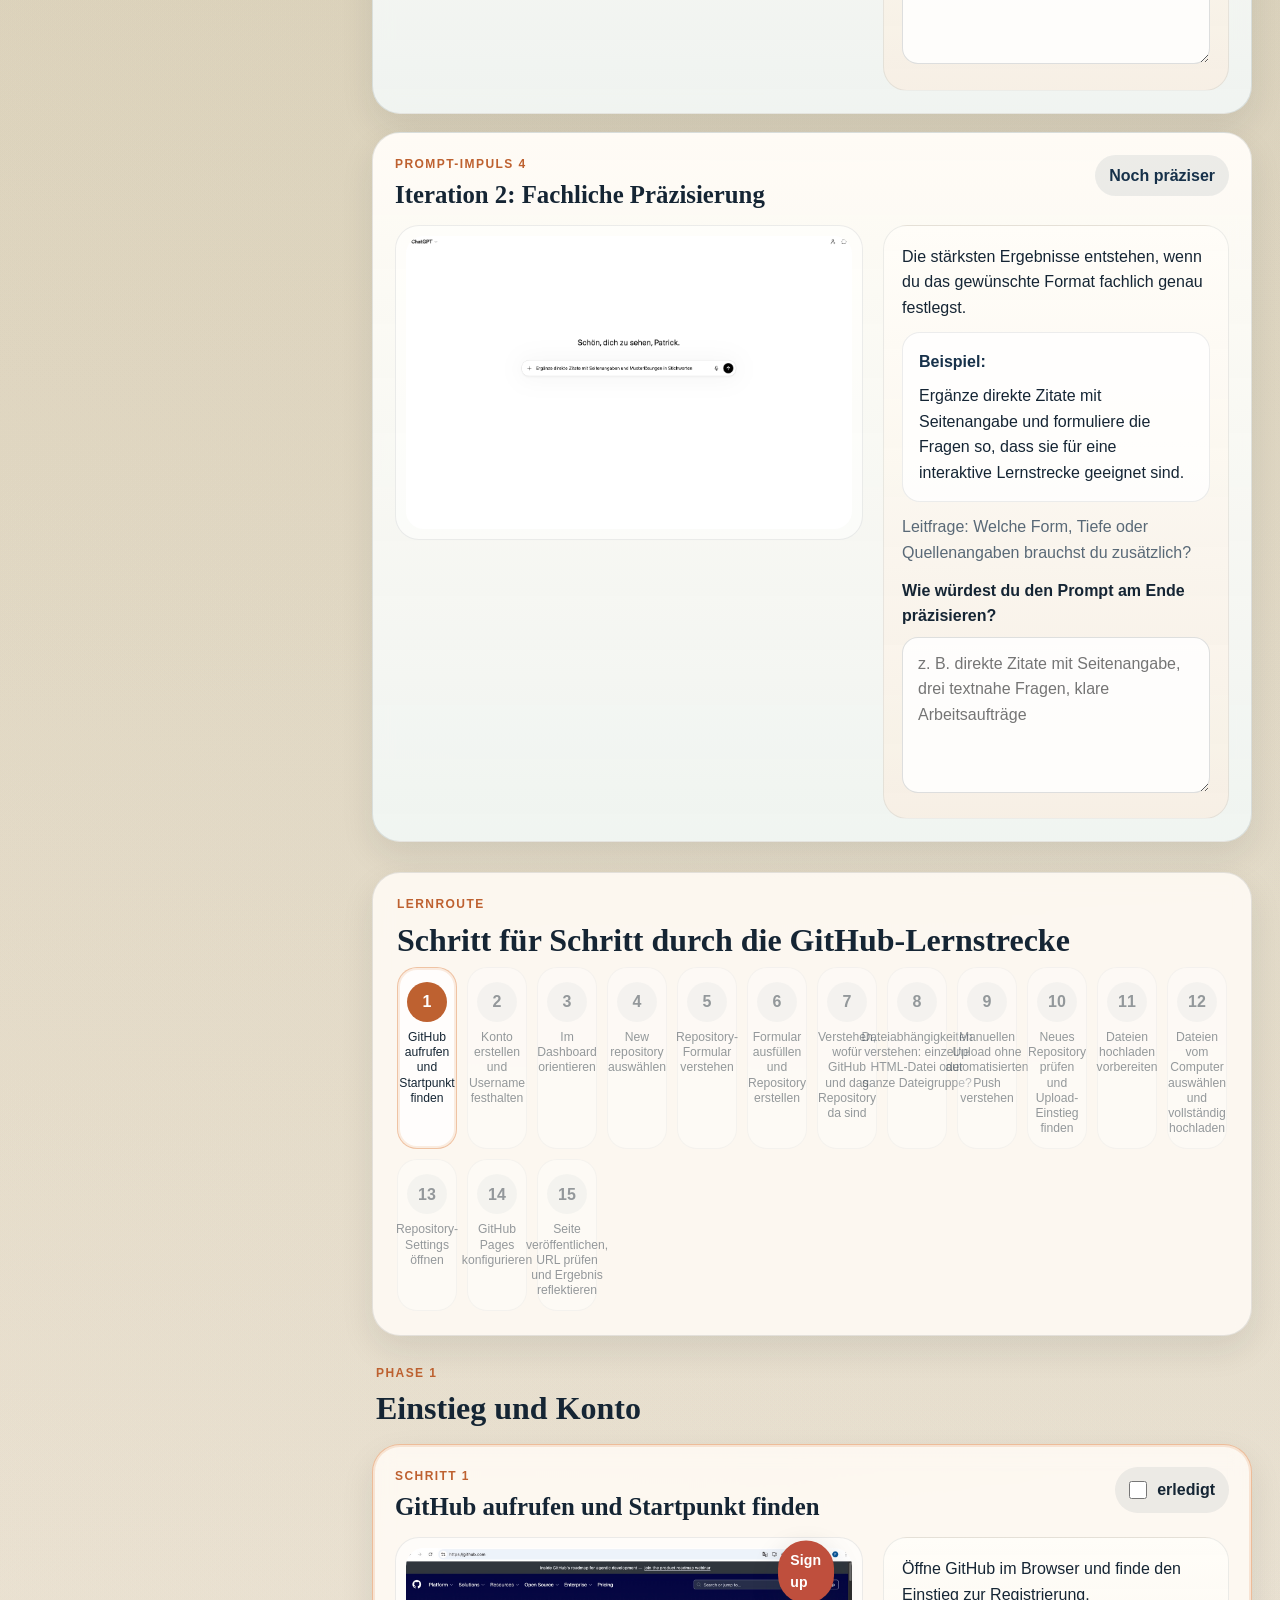
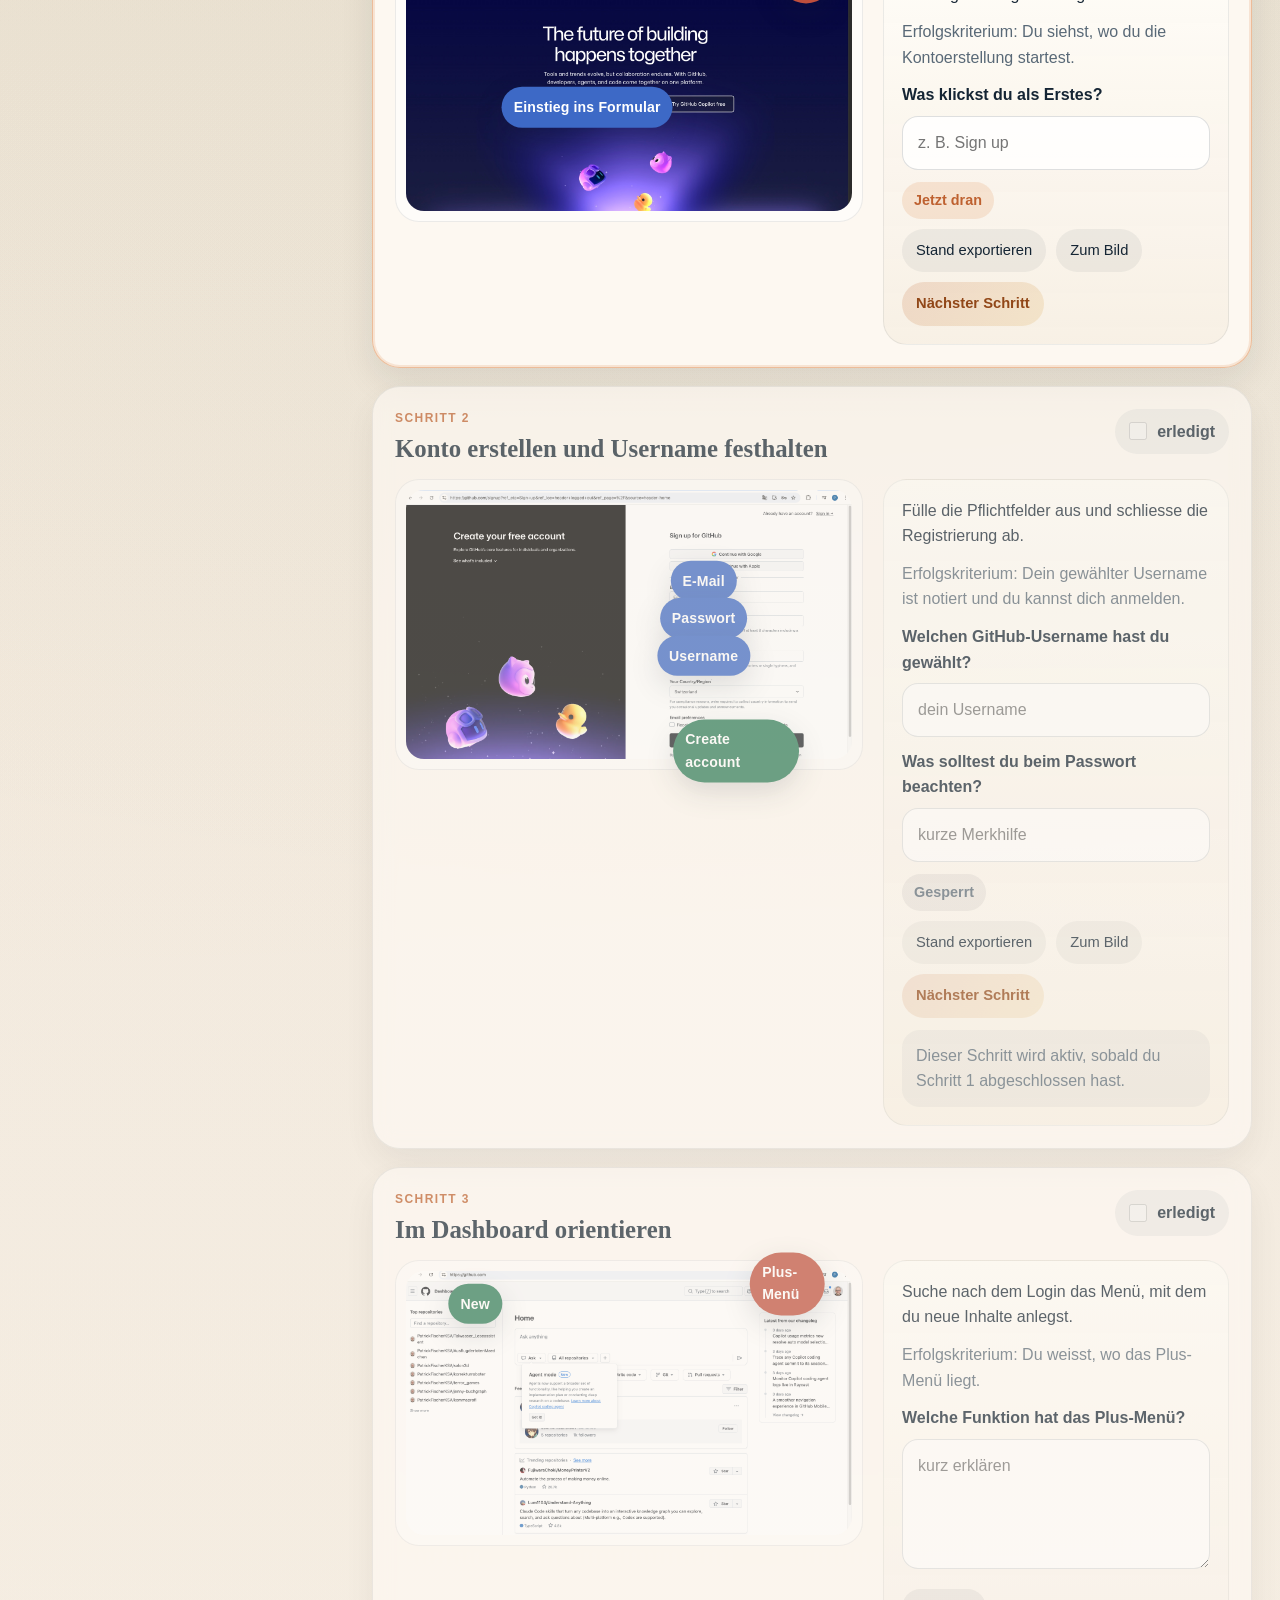
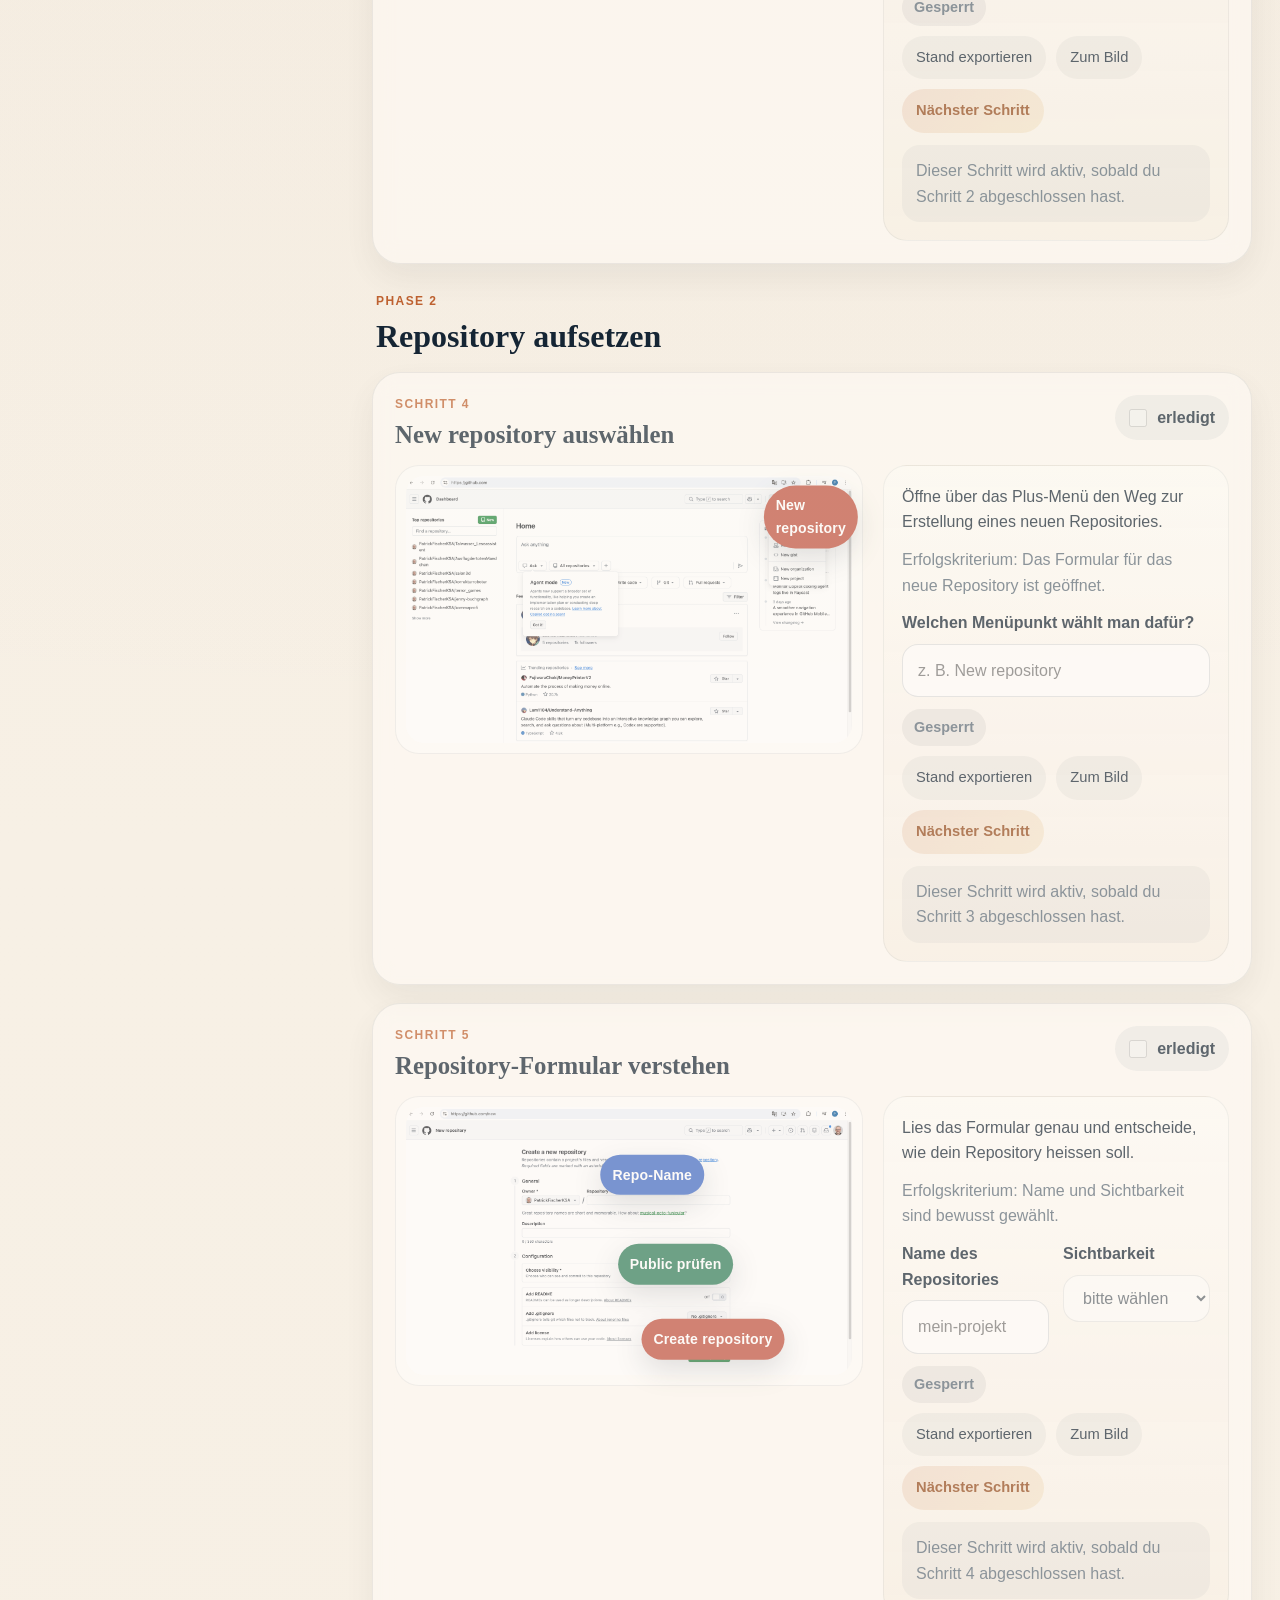
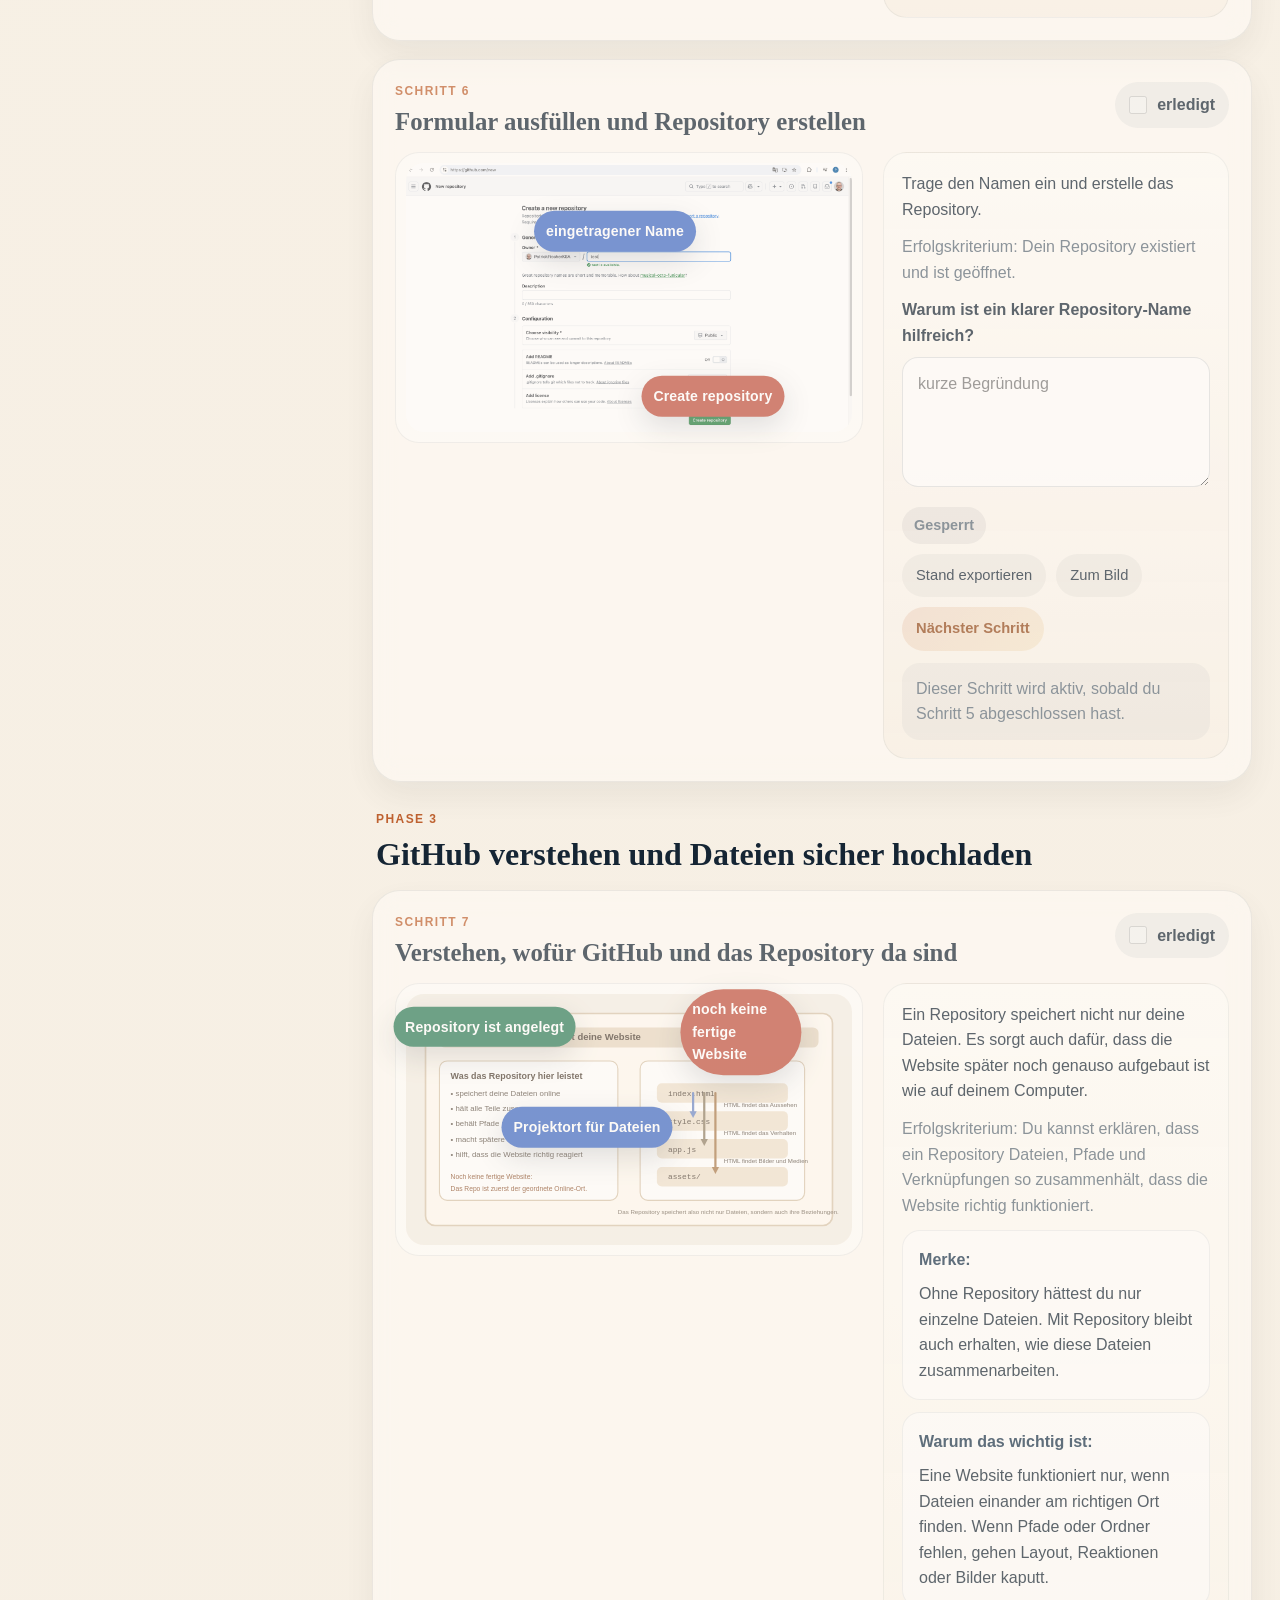
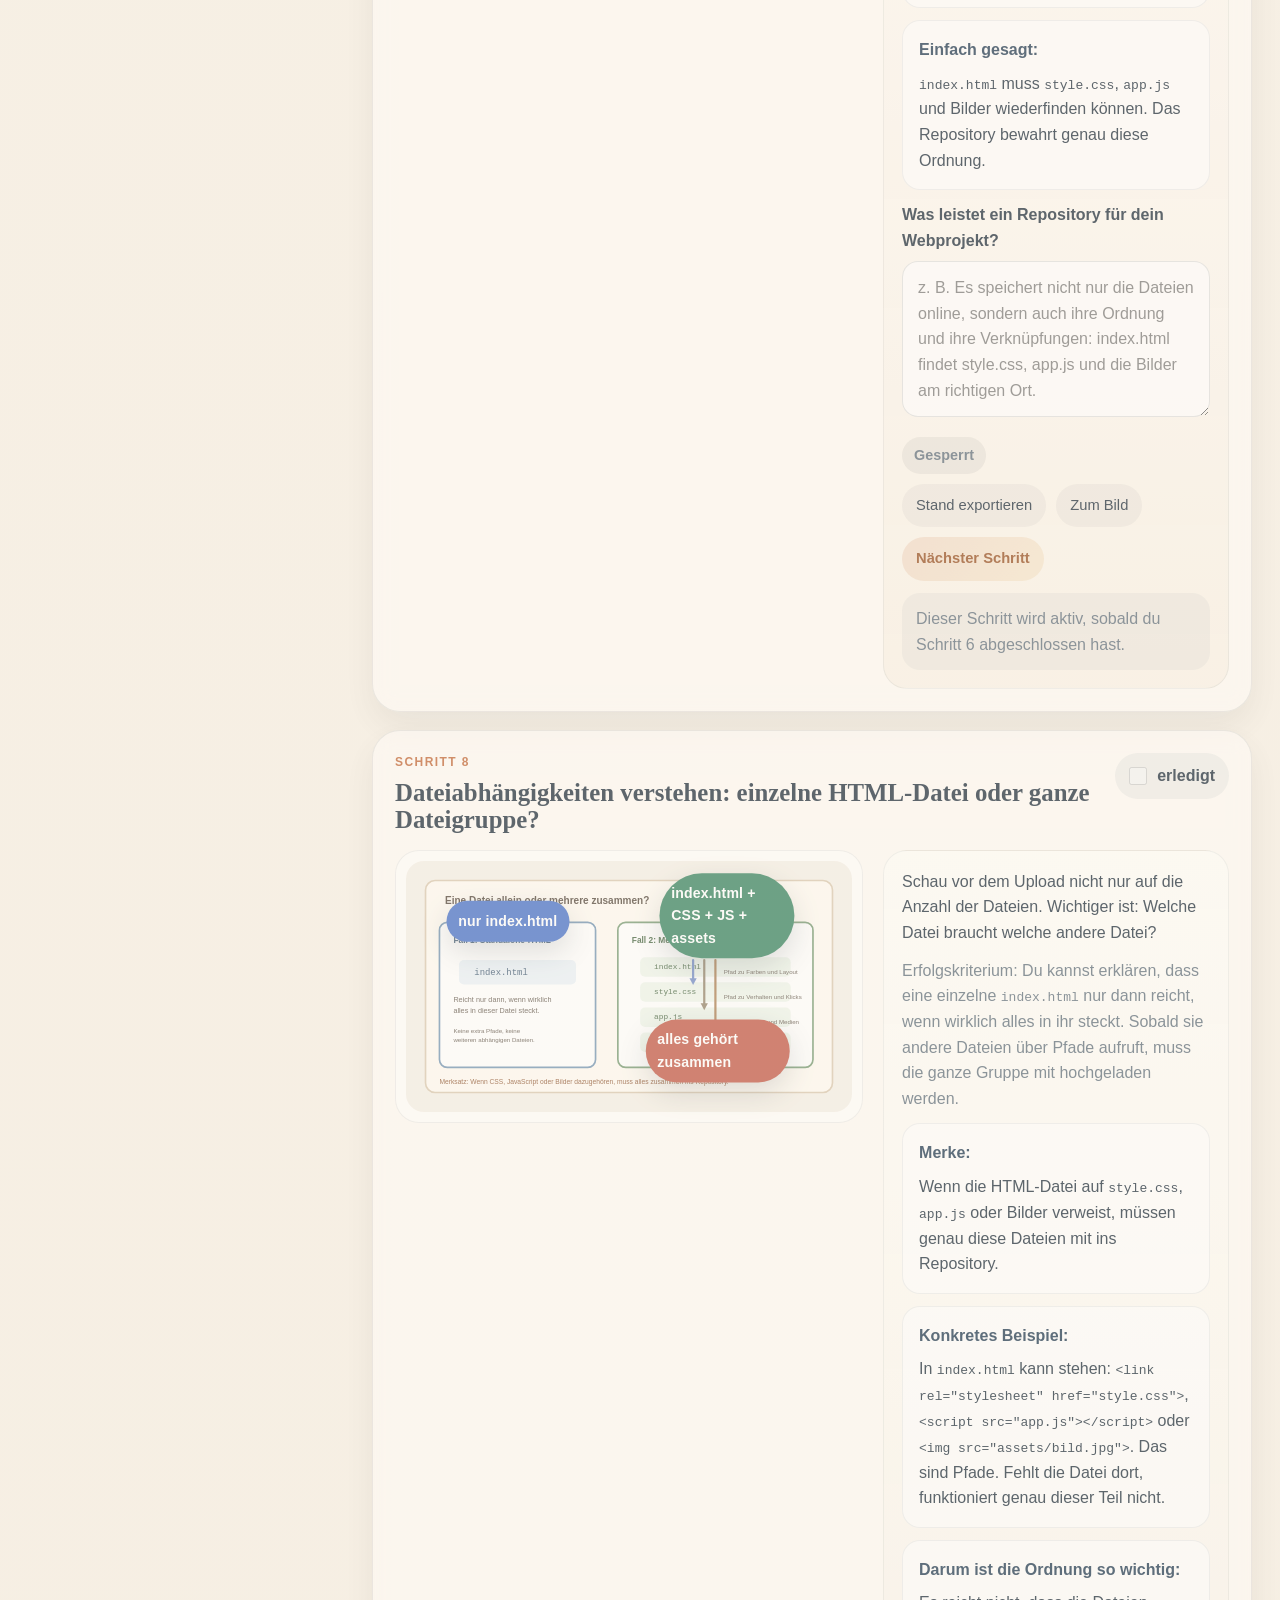
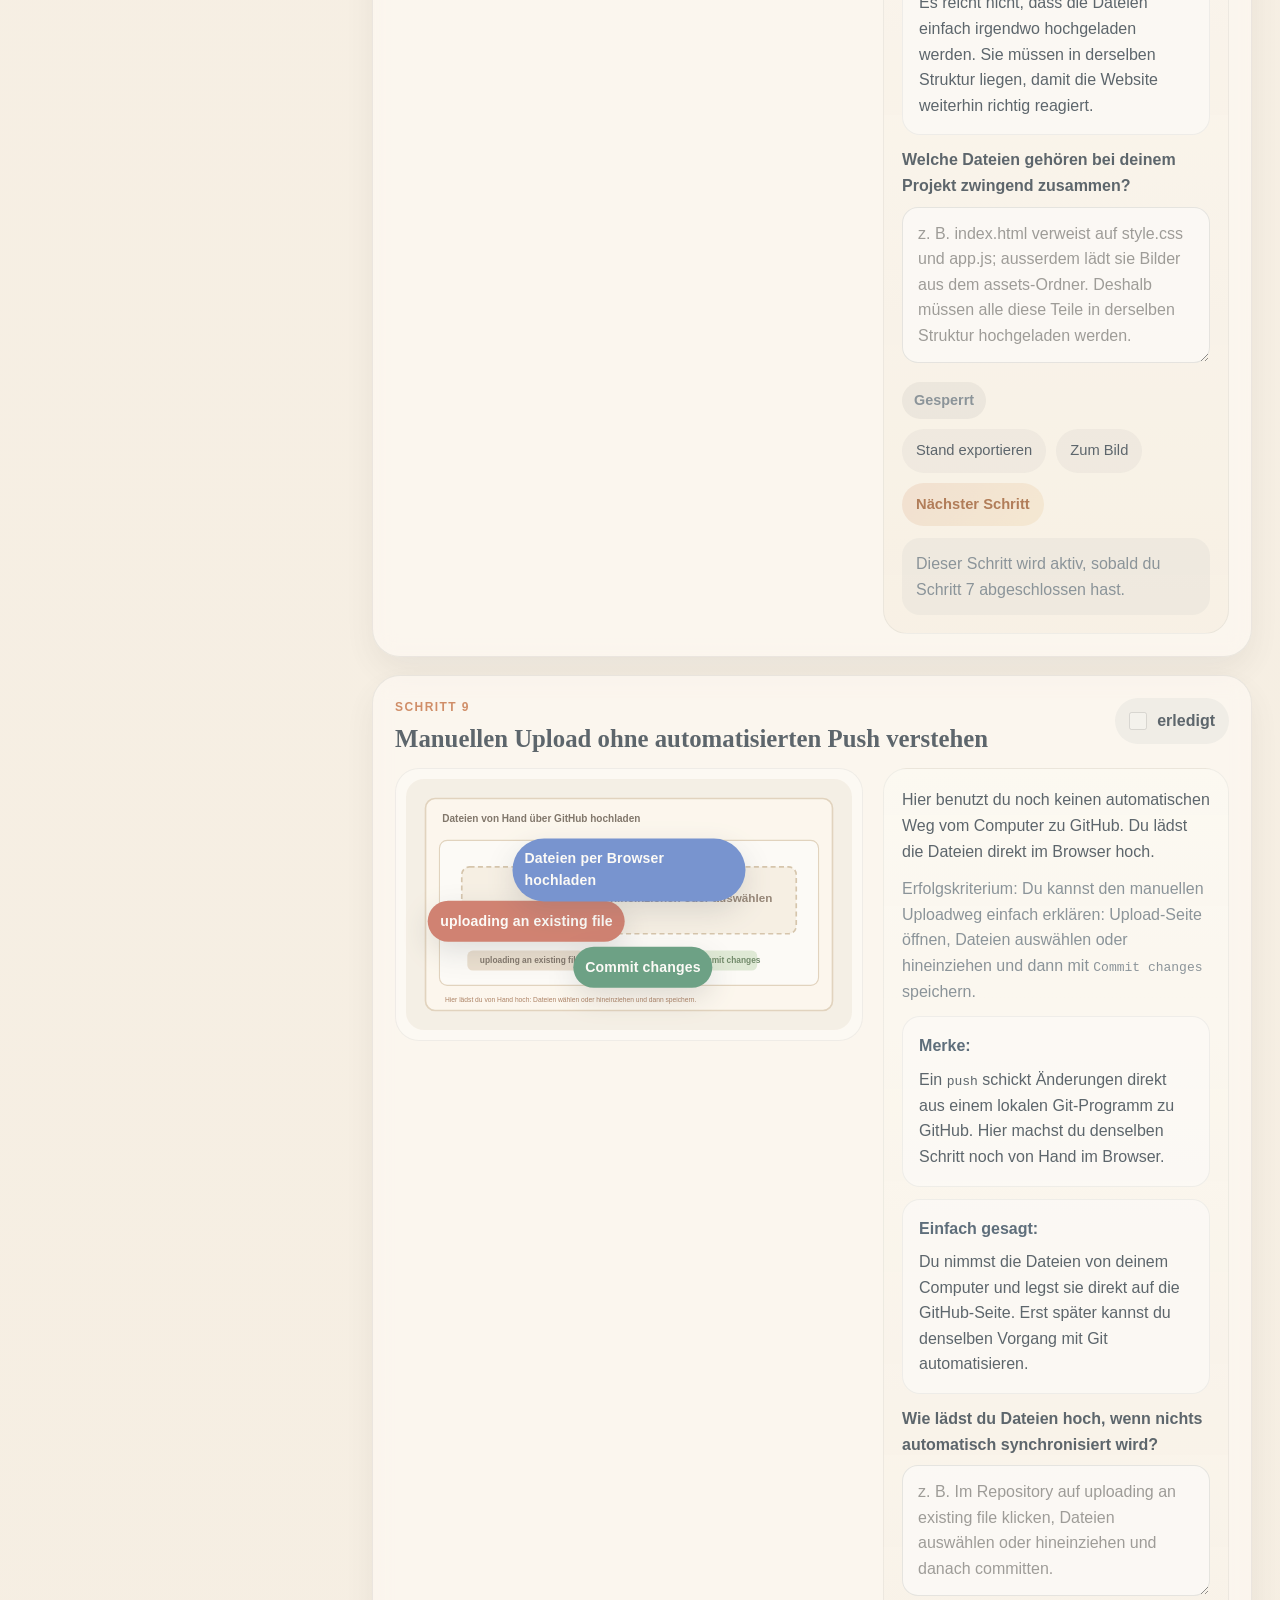
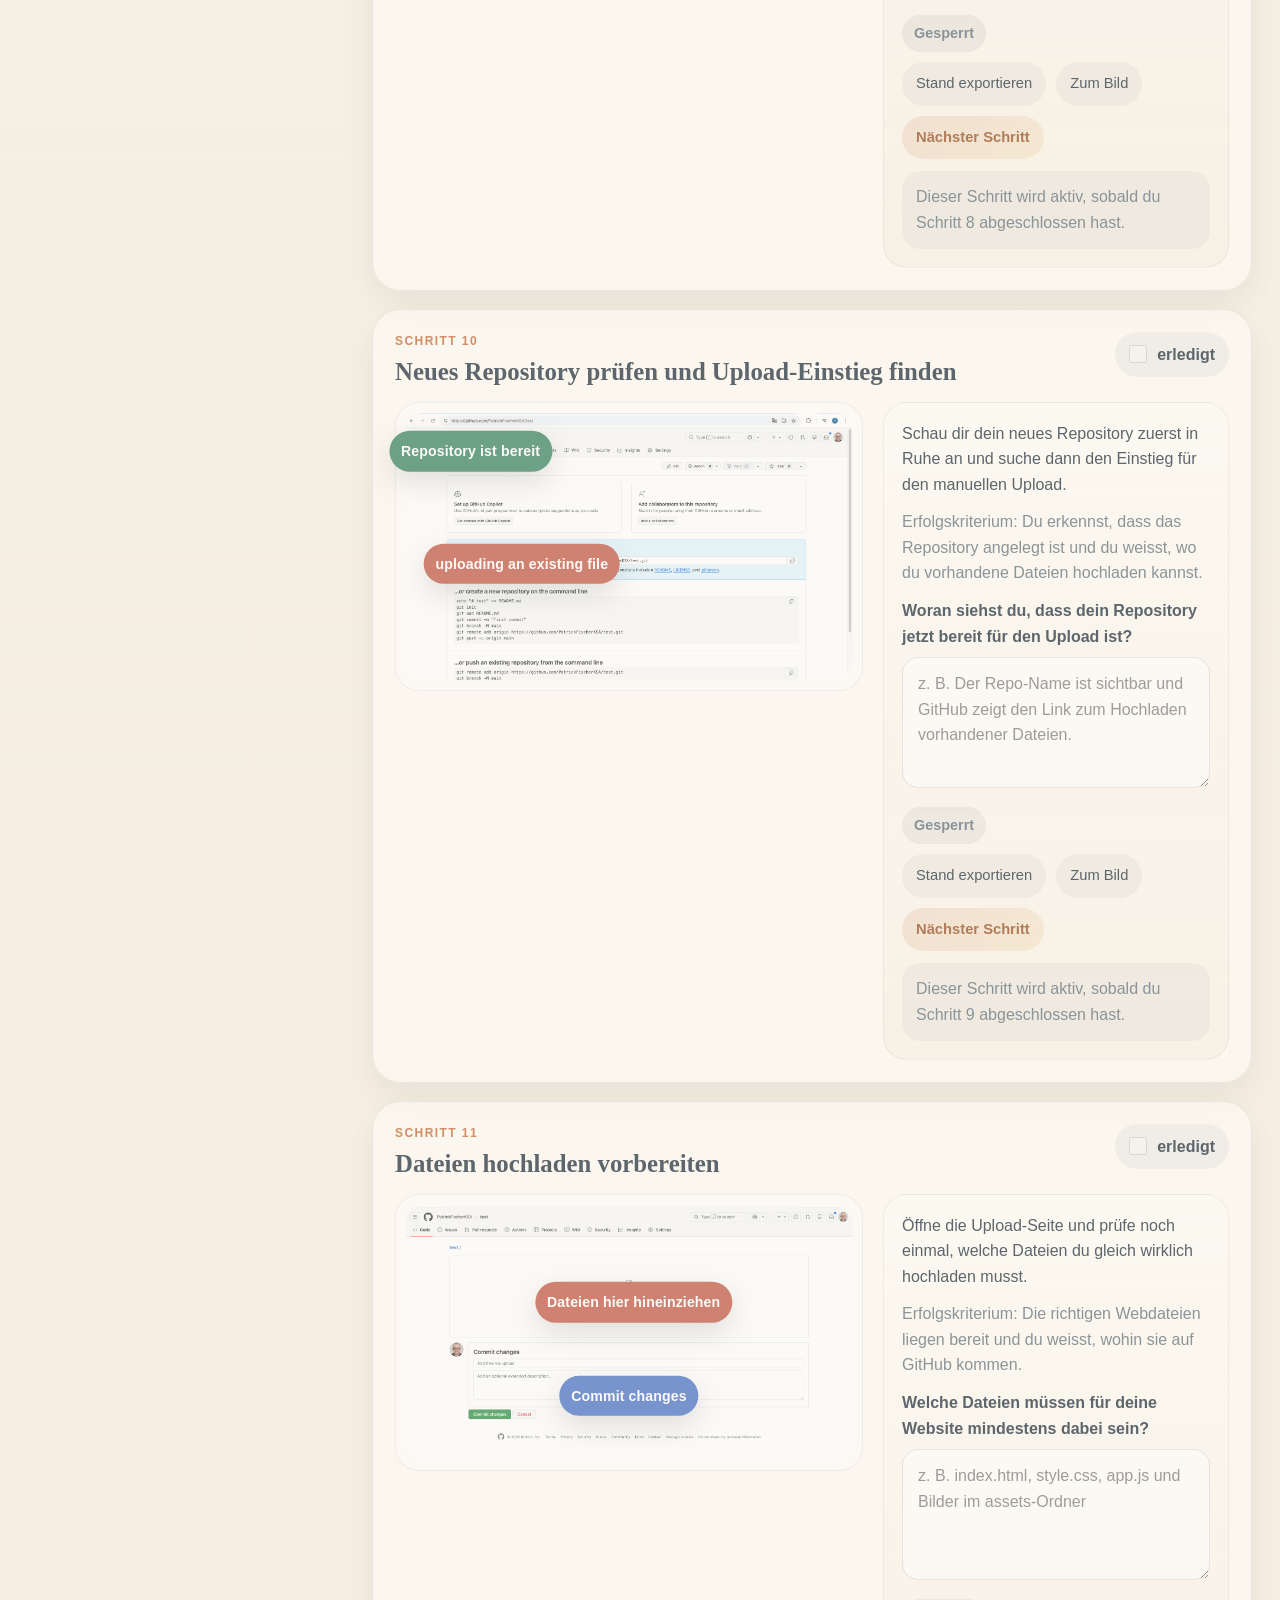
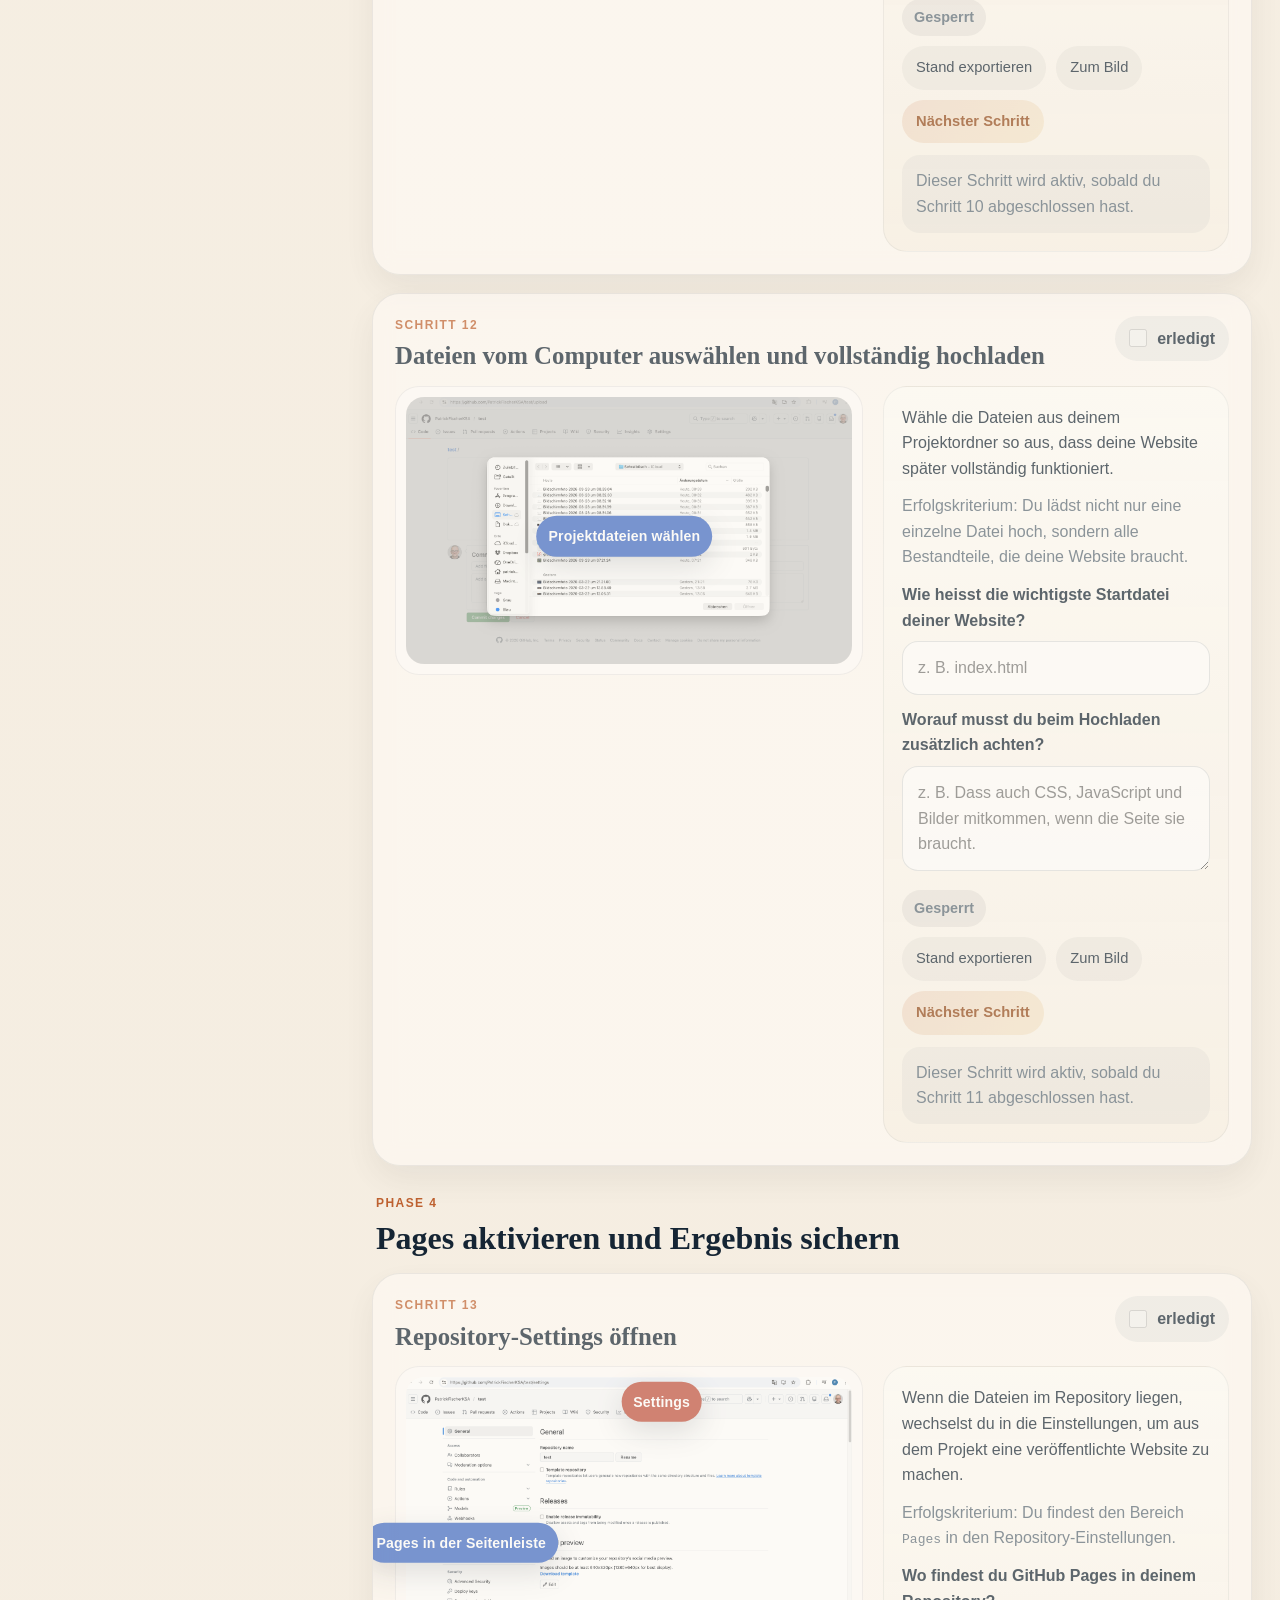
==== commit 4d42290d: "Make Codex GitHub option more stepwise" ====
--- a/einfach.html
+++ b/einfach.html
@@ -952,61 +952,70 @@
             </div>
           </div>
           <p class="lead compact">
-            Bis hier hast du den einfachen Weg kennengelernt: Dateien im Browser hochladen und
-            GitHub Pages von Hand einrichten. Später kannst du auch einen komfortableren Weg
-            benutzen: Codex arbeitet direkt mit deinem Projekt, und du speicherst neue Versionen
-            danach mit Git auf GitHub.
+            Bis hier hast du den einfachen Weg kennengelernt: Du lädst Dateien direkt im Browser
+            zu GitHub hoch. Später gibt es auch einen zweiten Weg: Dein Projekt liegt weiterhin
+            auf GitHub, aber du arbeitest zuerst an einer Kopie auf deinem Computer. Codex kann
+            dir dabei helfen. Erst wenn alles passt, wird die neue Version wieder zu GitHub
+            hochgeladen.
           </p>
           <div class="prompt-example">
             <strong>Wichtiger Hinweis:</strong>
-            <p>Diese Variante funktioniert vor allem mit einem bezahlten Konto wie <strong>ChatGPT Plus</strong> gut. Dort ist die Arbeit mit Codex in der Regel deutlich sinnvoller, flüssiger und verlässlicher. Mit einem Gratiskonto ist sie zwar grundsätzlich auch möglich, aber meist mit starken Einschränkungen, weniger Komfort und weniger dauerhaft nutzbaren Funktionen verbunden.</p>
+            <p>Diese Variante funktioniert vor allem mit einem bezahlten Konto wie <strong>ChatGPT Plus</strong> gut. Dort kann Codex meist länger, flüssiger und verlässlicher an Projekten arbeiten. Mit einem Gratiskonto ist der Weg grundsätzlich auch möglich, aber oft stark eingeschränkt: weniger Zeit, weniger Komfort und weniger Möglichkeiten, dauerhaft an einem Projekt weiterzuarbeiten.</p>
           </div>
           <div class="resource-grid">
             <article class="resource-card">
-              <p class="resource-type">Warum das hilfreich ist</p>
-              <h3>Weniger Handarbeit</h3>
-              <p>Du musst nicht jedes Mal alles einzeln über die GitHub-Webseite hochladen. Codex kann direkt am Projekt arbeiten, und du überträgst die Änderungen danach gesammelt.</p>
+              <p class="resource-type">Einfacher gesagt</p>
+              <h3>Zwei Orte statt nur einer Webseite</h3>
+              <p>GitHub ist der Online-Ort deines Projekts. Auf deinem Computer liegt eine Arbeitskopie. Du arbeitest zuerst lokal und schickst die fertigen Änderungen danach wieder zurück zu GitHub.</p>
             </article>
             <article class="resource-card">
-              <p class="resource-type">Was du dafür brauchst</p>
-              <h3>GitHub-Konto, Repository und Git</h3>
-              <p>Du brauchst dein GitHub-Konto, Zugriff auf dein Projekt und das Programm <code>Git</code> auf deinem Computer.</p>
+              <p class="resource-type">Was Codex dabei tut</p>
+              <h3>Codex hilft beim Bearbeiten</h3>
+              <p>Codex kann Dateien öffnen, Texte oder Code ändern, neue Dateien ergänzen und danach mit dir prüfen, ob die Website noch funktioniert.</p>
             </article>
             <article class="resource-card">
-              <p class="resource-type">Die Grundidee</p>
-              <h3>Erst lokal arbeiten, dann online speichern</h3>
-              <p>Codex kann an deinen Dateien arbeiten. Mit Git speicherst du diese Änderungen danach als neue Version in deinem GitHub-Repository.</p>
+              <p class="resource-type">Wörter ohne Fachchinesisch</p>
+              <h3>Git, Commit und Push</h3>
+              <p><code>Git</code> merkt sich Änderungen. Ein <code>Commit</code> ist eine gespeicherte Zwischenversion. <code>Push</code> bedeutet: Diese Version wird zu GitHub hochgeladen.</p>
             </article>
           </div>
           <div class="guide-grid">
             <article class="guide-card">
-              <strong>1. Codex mit GitHub verbinden</strong>
-              <p>In Codex die Einstellungen öffnen, GitHub verbinden und den Zugriff erlauben.</p>
+              <strong>1. Verstehen, wo dein Projekt liegt</strong>
+              <p>Dein Repository ist der Online-Projektordner auf GitHub. Dort liegen alle Dateien, die zusammen deine Website bilden.</p>
             </article>
             <article class="guide-card">
-              <strong>2. Repository auswählen</strong>
-              <p>Danach das passende Projekt auswählen. Der Hauptzweig heisst oft <code>main</code>.</p>
+              <strong>2. Codex mit GitHub verbinden</strong>
+              <p>In Codex erlaubst du den Zugriff auf GitHub. Das ist wie eine Erlaubnis: Codex darf dein Projekt sehen und mit dir daran arbeiten.</p>
             </article>
             <article class="guide-card">
-              <strong>3. Git installieren</strong>
-              <p>Auf dem Mac meist mit <code>xcode-select --install</code>, auf Windows mit Git for Windows.</p>
+              <strong>3. Das richtige Repository wählen</strong>
+              <p>Du wählst genau das Projekt aus, an dem du arbeiten willst. Wichtig: Nicht irgendein Repository, sondern das Repository deiner Website.</p>
             </article>
             <article class="guide-card">
-              <strong>4. Projekt klonen</strong>
-              <p>Mit <code>git clone</code> holst du das Projekt auf deinen Computer und wechselst danach in den Projektordner.</p>
+              <strong>4. Eine Arbeitskopie holen</strong>
+              <p>Das Projekt wird auf deinen Computer geholt. Das nennt man manchmal <code>clone</code>. Gemeint ist einfach: Du bekommst eine lokale Kopie der Online-Dateien.</p>
             </article>
             <article class="guide-card">
-              <strong>5. Neue Version hochladen</strong>
-              <p>Nach der Arbeit mit Codex prüfst du die Änderungen und speicherst sie dann mit <code>git add .</code>, <code>git commit -m "Update"</code> und <code>git push</code> online.</p>
+              <strong>5. Lokal arbeiten und prüfen</strong>
+              <p>Codex ändert Dateien in dieser Kopie. Du prüfst danach: Sind Texte richtig? Funktionieren Bilder, Layout und Links noch?</p>
             </article>
             <article class="guide-card">
-              <strong>6. Wann dieser Weg sinnvoll ist</strong>
-              <p>Vor allem dann, wenn du öfter an grösseren Projekten arbeitest und nicht jedes Mal alles von Hand im Browser hochladen möchtest.</p>
+              <strong>6. Änderungen als Version speichern</strong>
+              <p>Wenn alles stimmt, werden die Änderungen als neue Version gemerkt. Das heisst <code>commit</code>. So bleibt nachvollziehbar, was geändert wurde.</p>
+            </article>
+            <article class="guide-card">
+              <strong>7. Die neue Version zu GitHub schicken</strong>
+              <p>Erst jetzt wird die neue Version online ins Repository übertragen. Das heisst <code>push</code>. Danach kann GitHub Pages die Website mit dem neuen Stand anzeigen.</p>
+            </article>
+            <article class="guide-card">
+              <strong>8. Wann dieser Weg sinnvoll ist</strong>
+              <p>Dieser Weg lohnt sich vor allem bei grösseren Projekten oder wenn du später oft weiterarbeitest. Für den Einstieg reicht der Browser-Weg aus dieser Lernstrecke völlig.</p>
             </article>
           </div>
           <div class="prompt-example">
             <strong>Kurz gesagt:</strong>
-            <p>Der Weg in dieser Lernstrecke war der einfache Browser-Weg. Der optionale Codex-GitHub-Weg ist der bequemere Weg für später: lokal arbeiten, Änderungen sammeln und dann als neue Version auf GitHub speichern.</p>
+            <p>Der Browser-Weg ist: Dateien direkt auf GitHub hochladen. Der Codex-GitHub-Weg ist: Projekt auf den Computer holen, dort mit Codex bearbeiten, die Änderungen als neue Version speichern und diese Version wieder zu GitHub hochladen.</p>
           </div>
         </section>
 
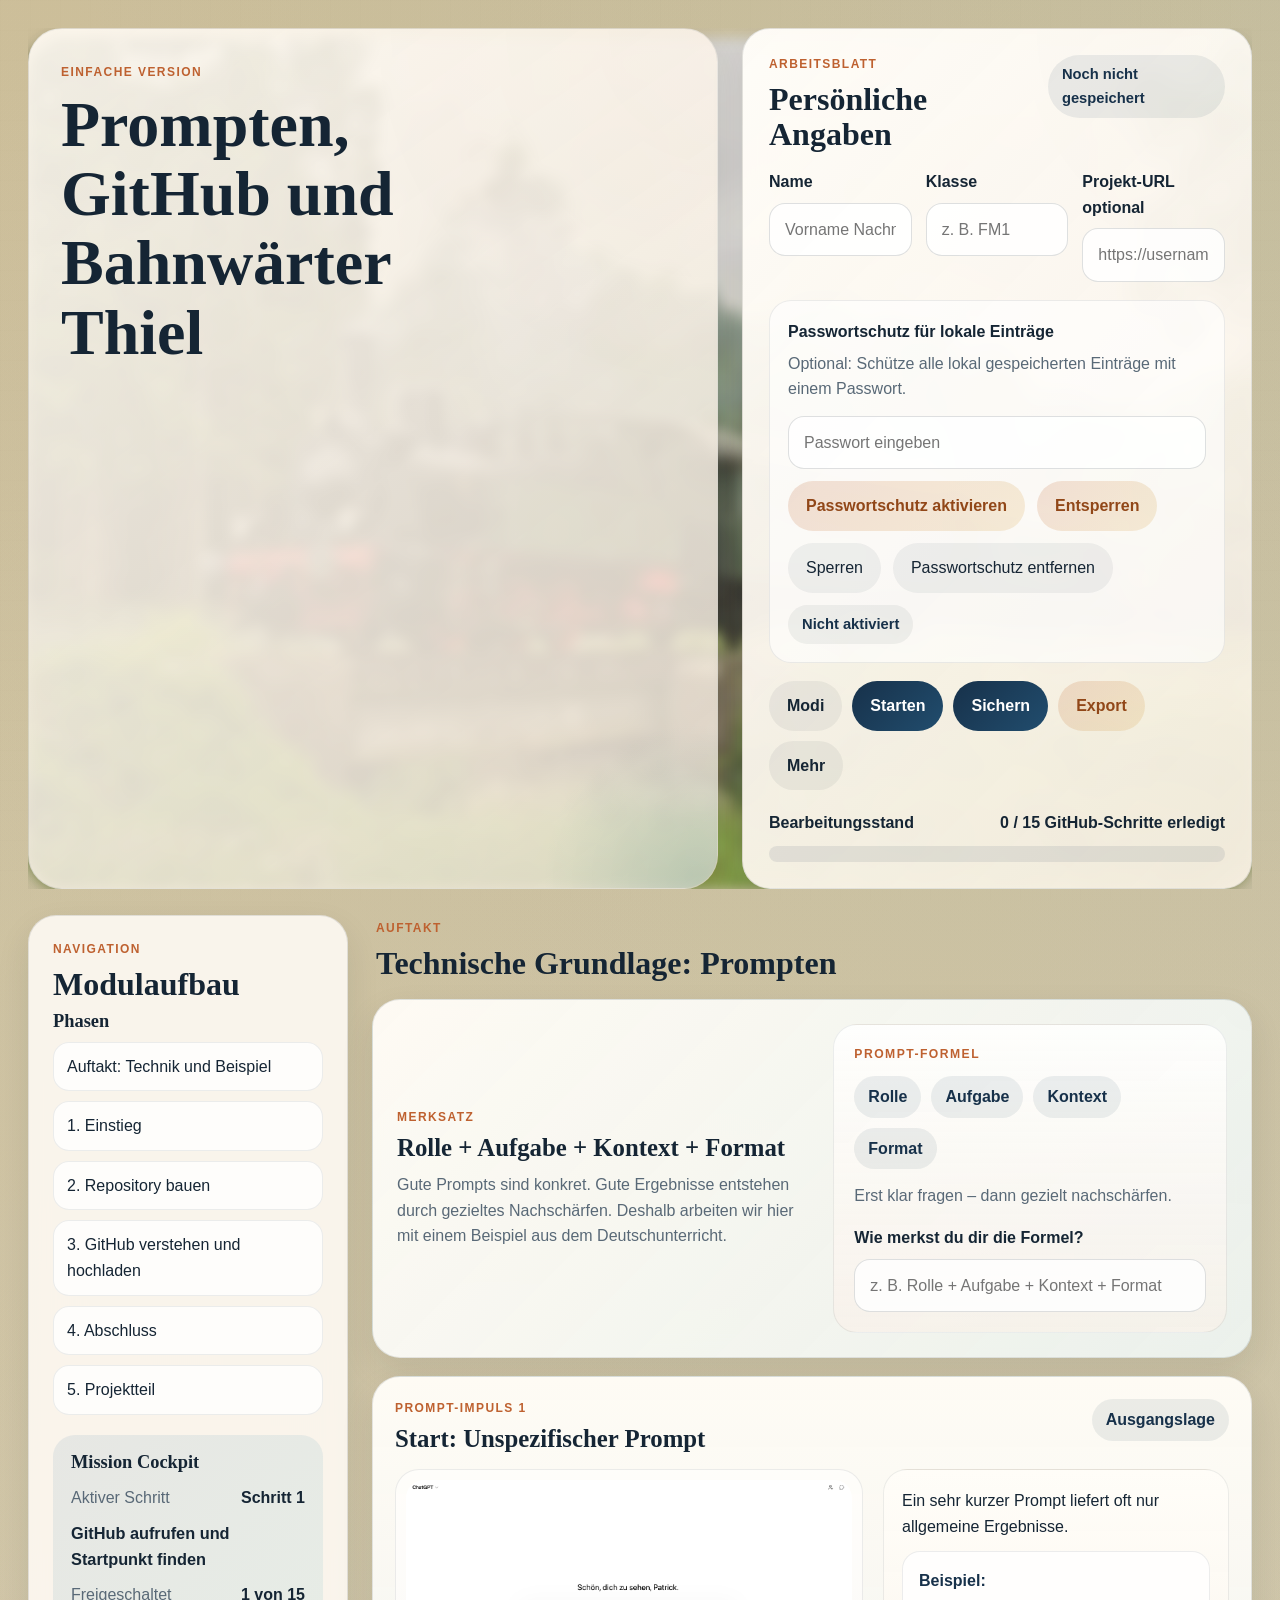
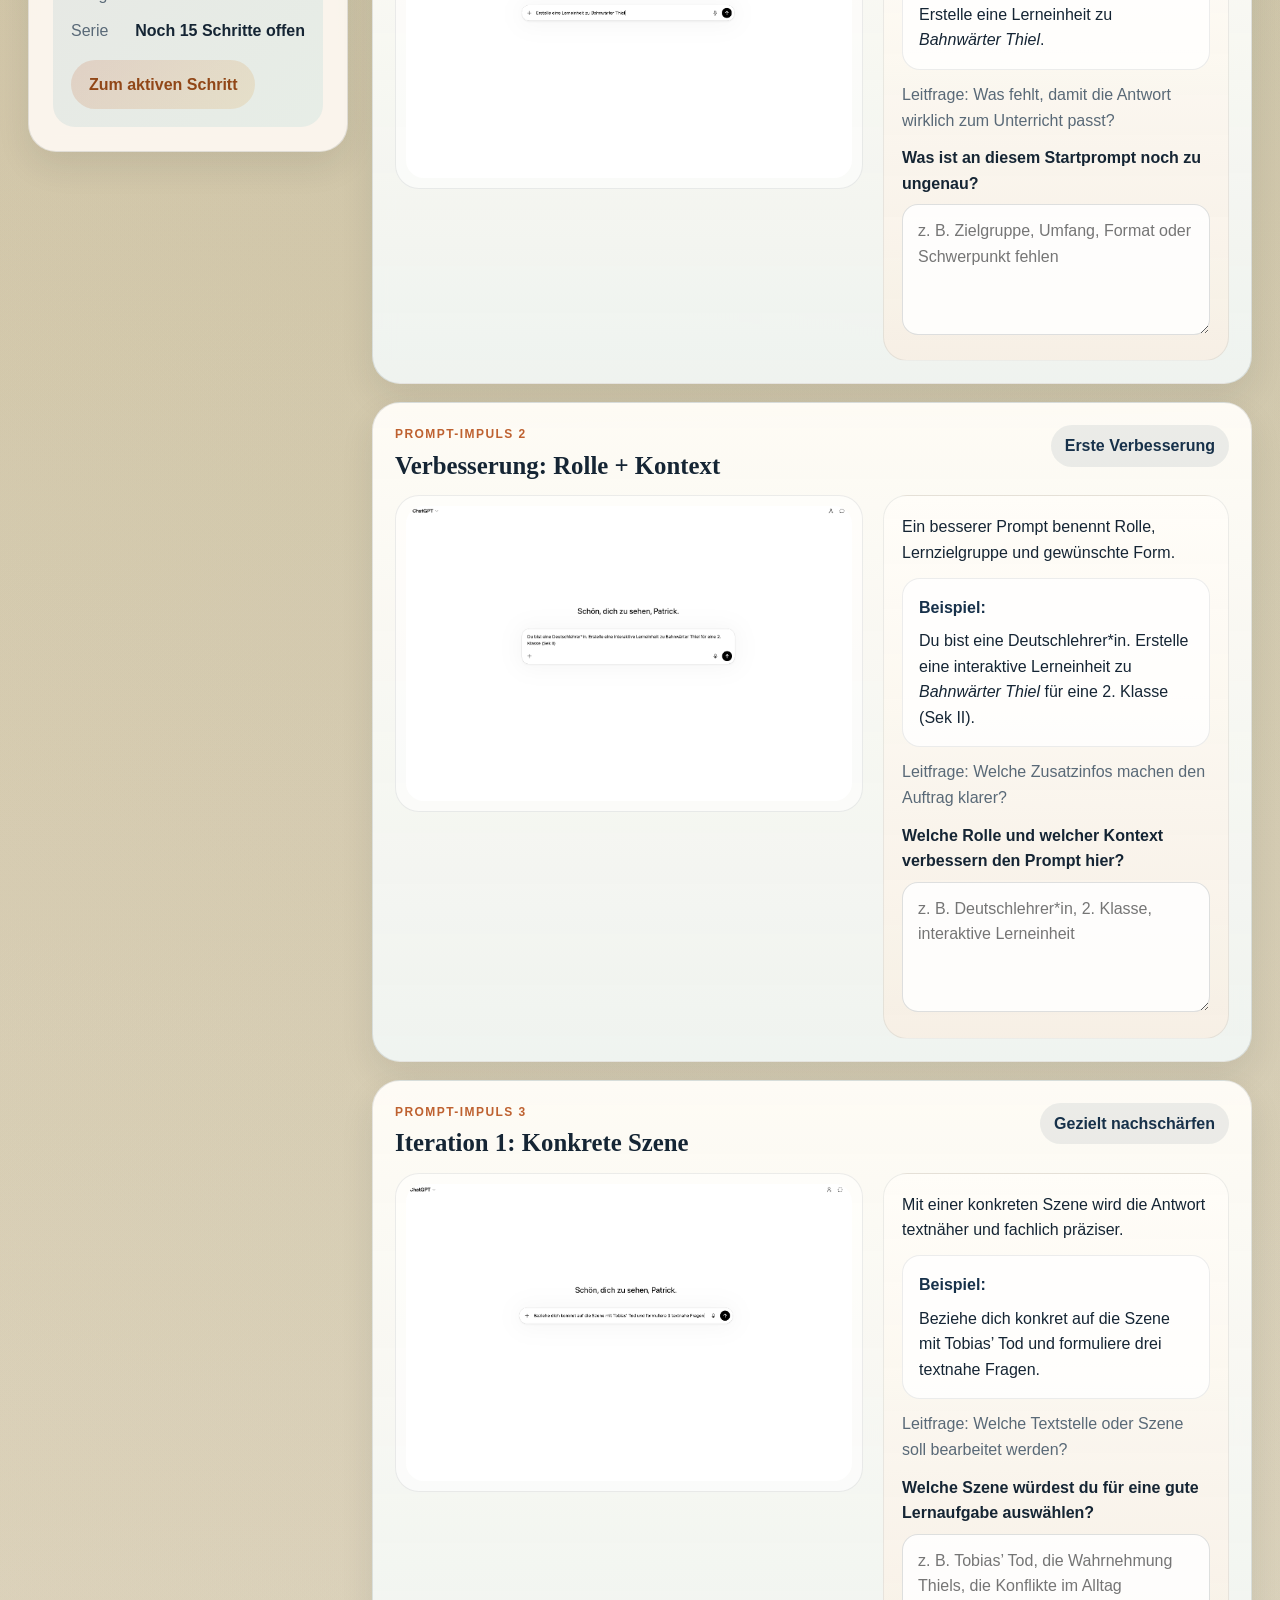
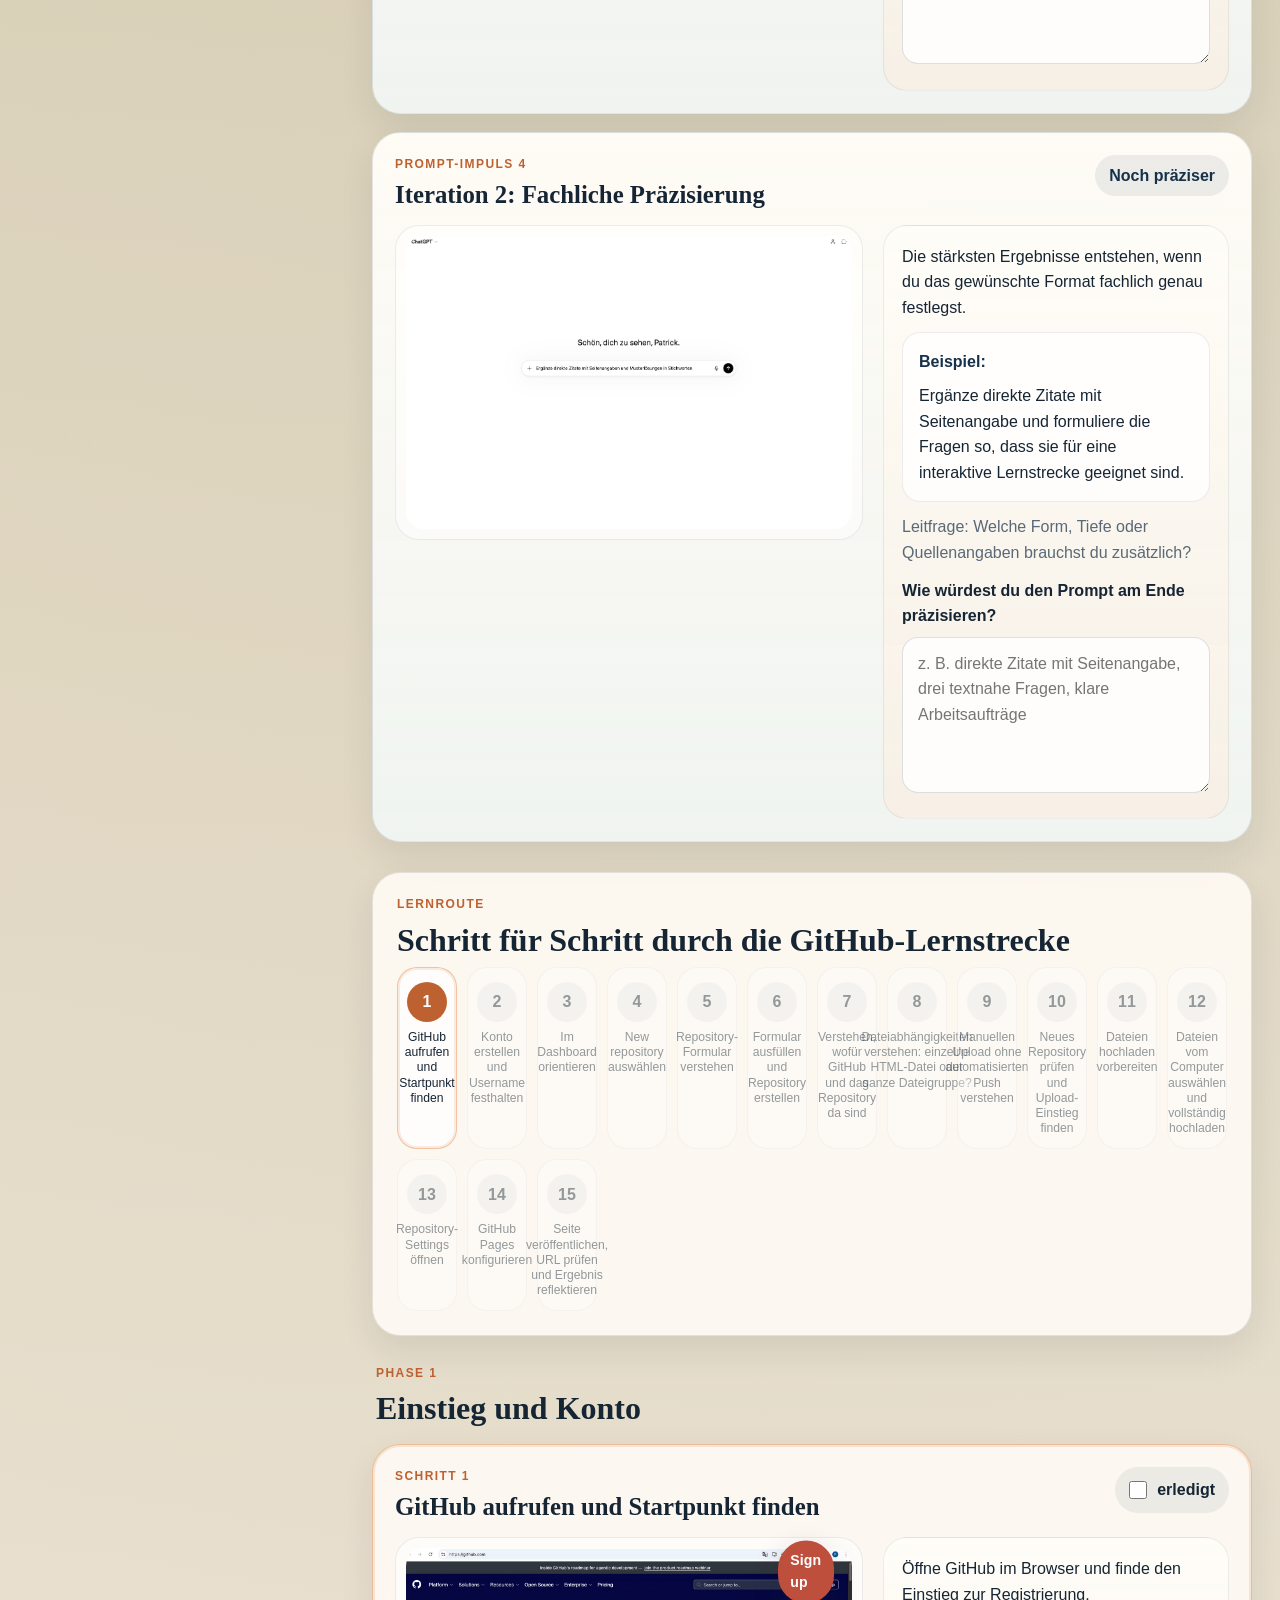
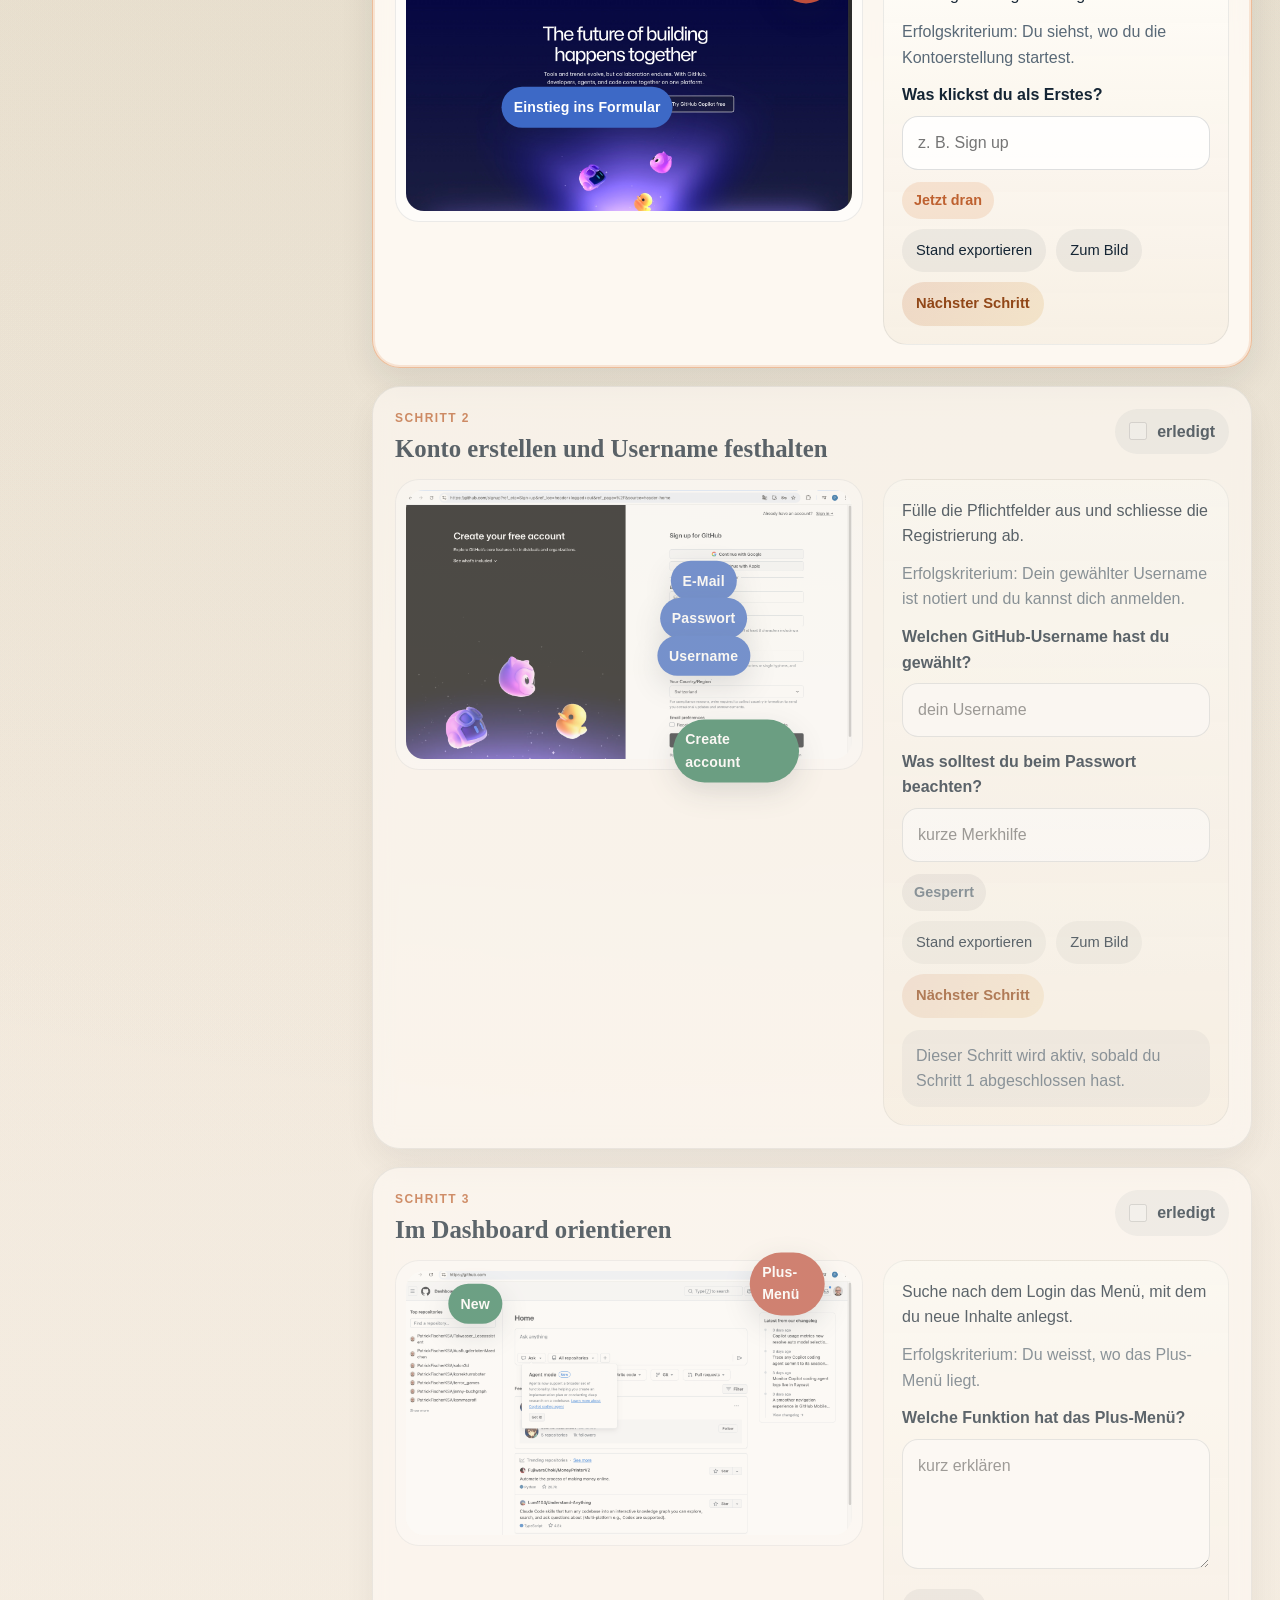
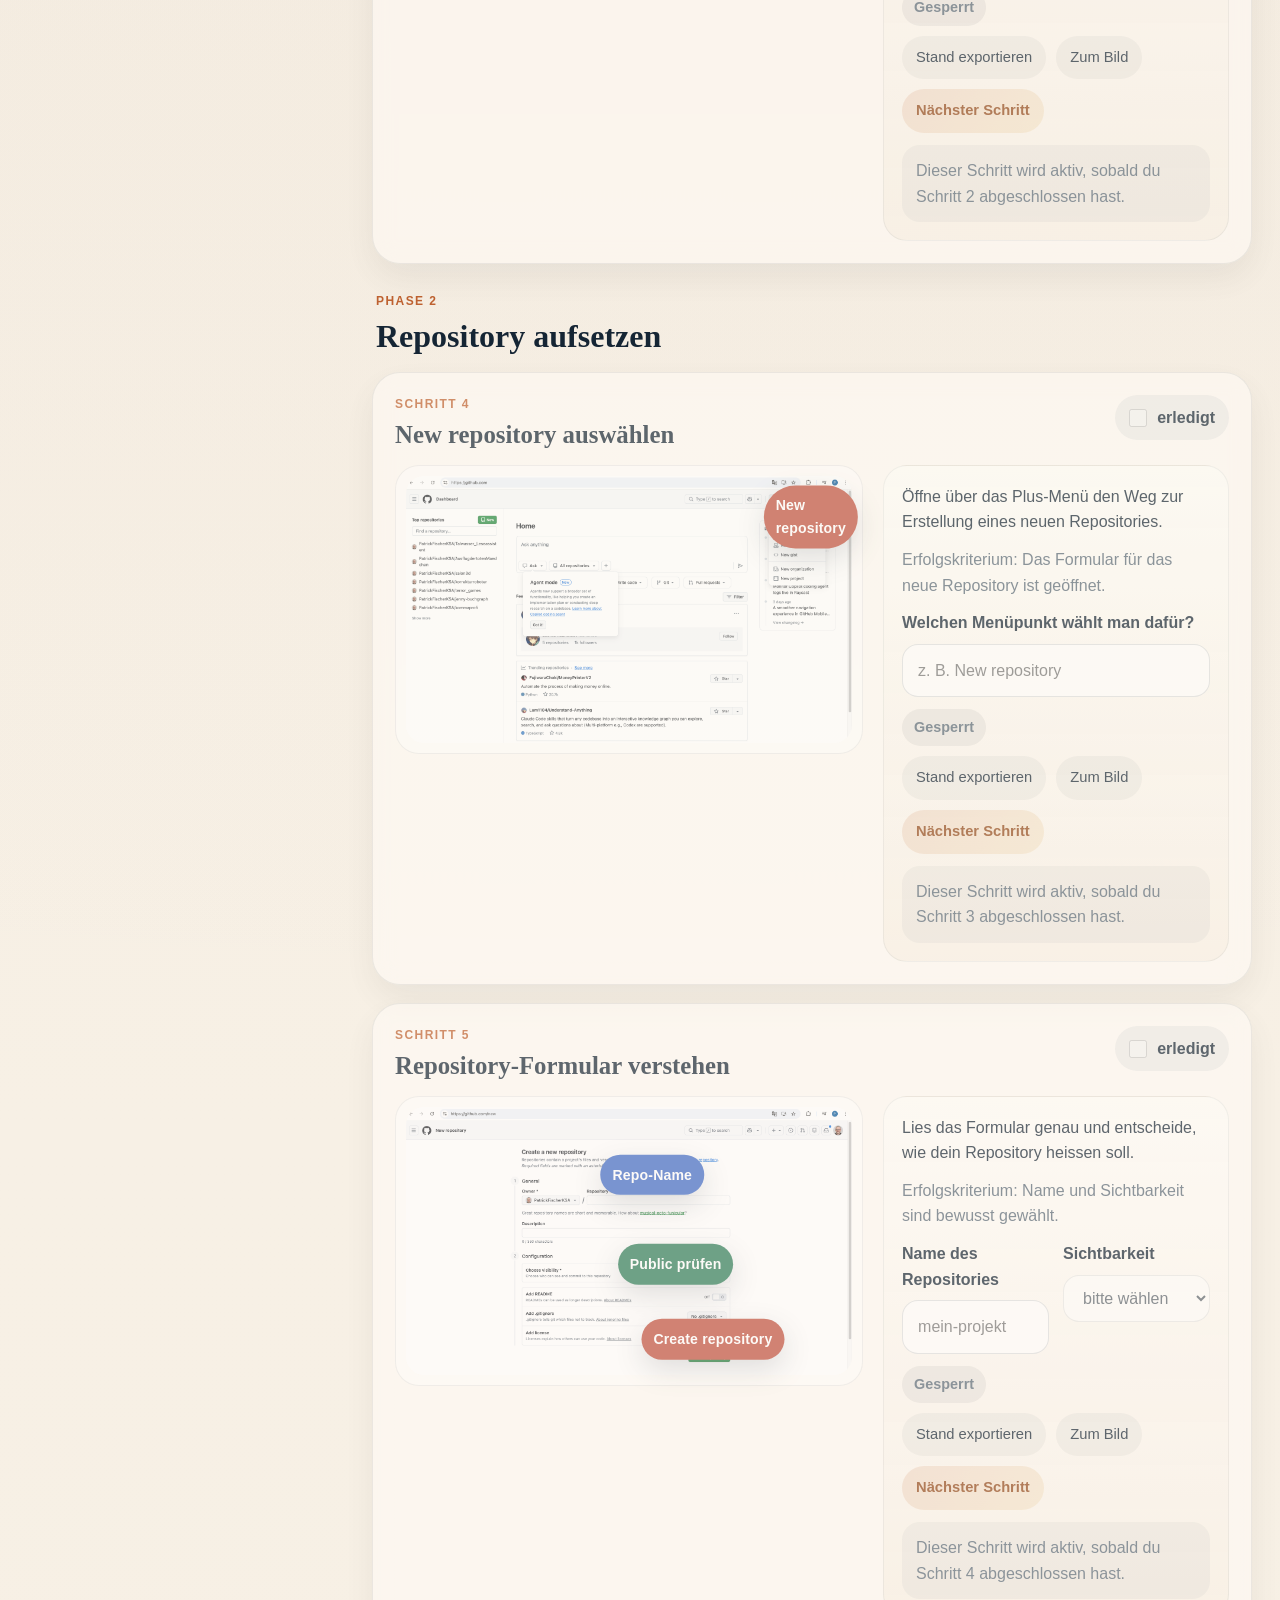
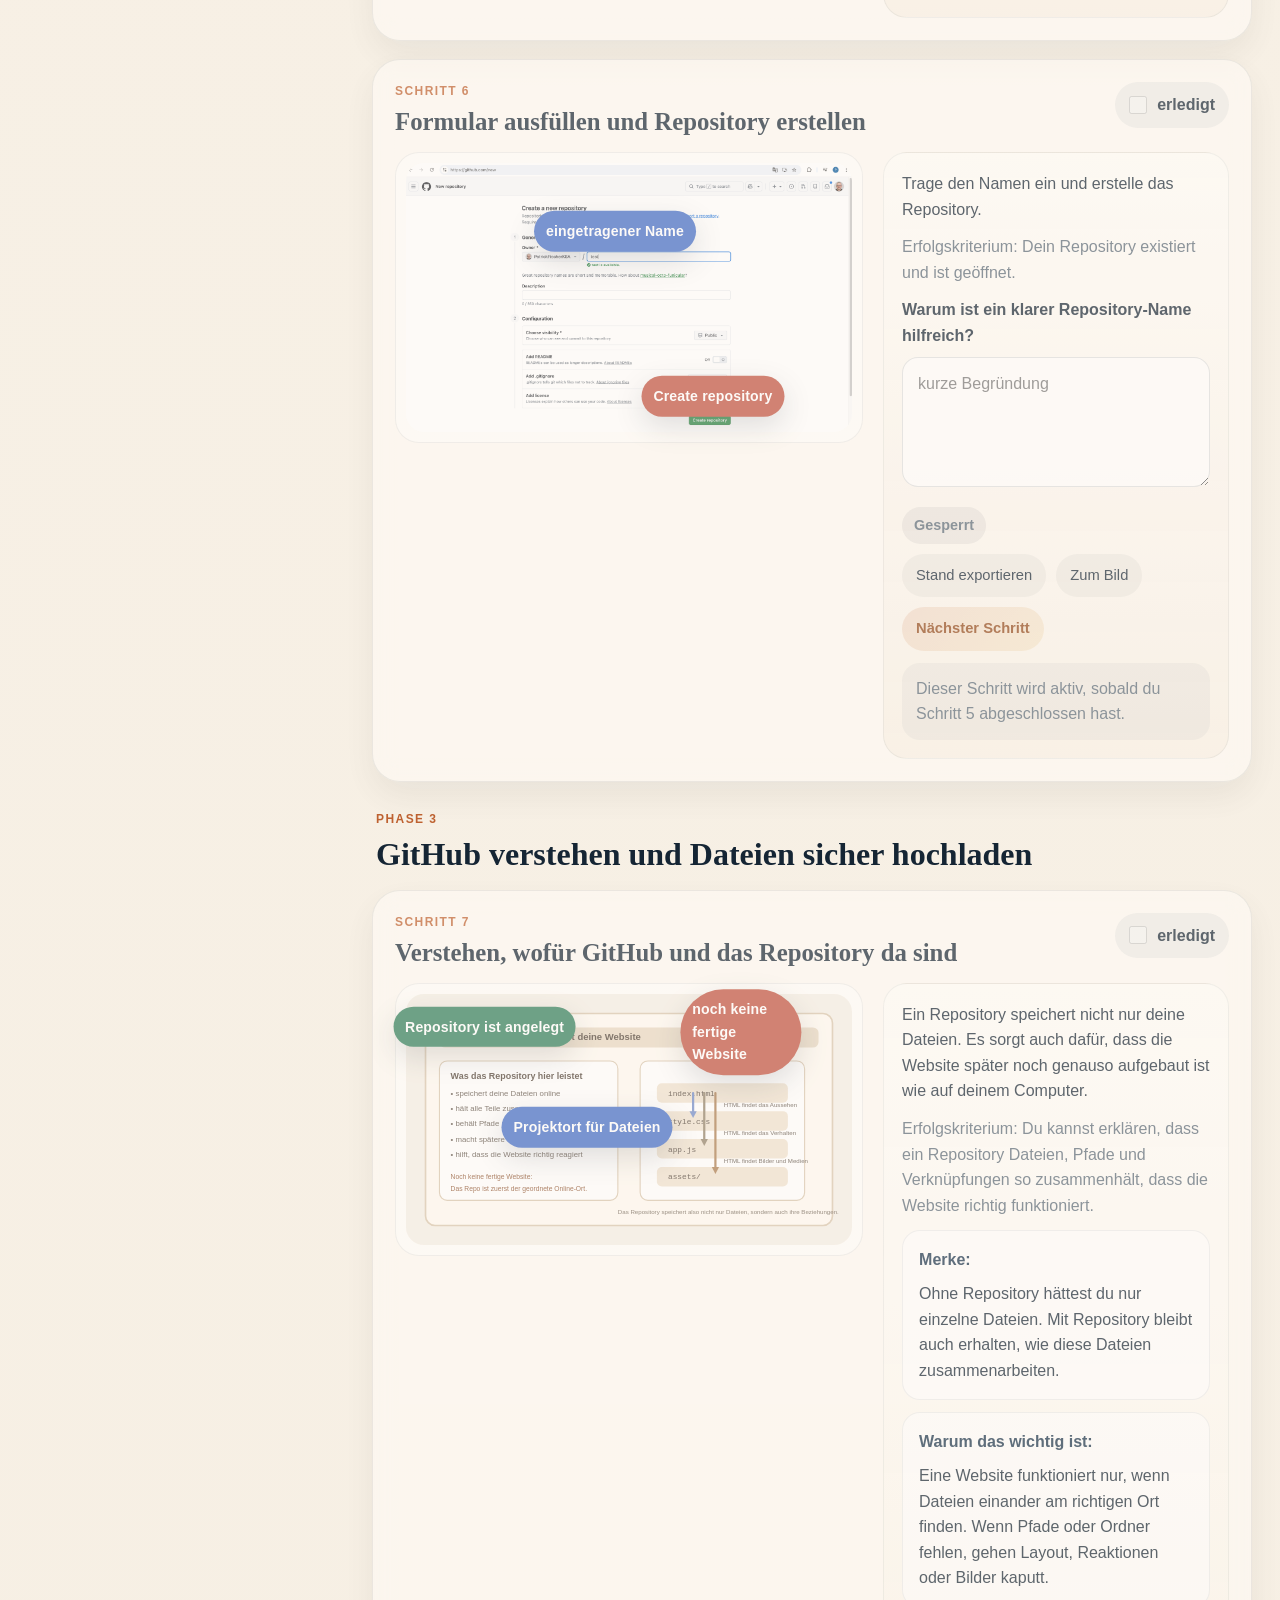
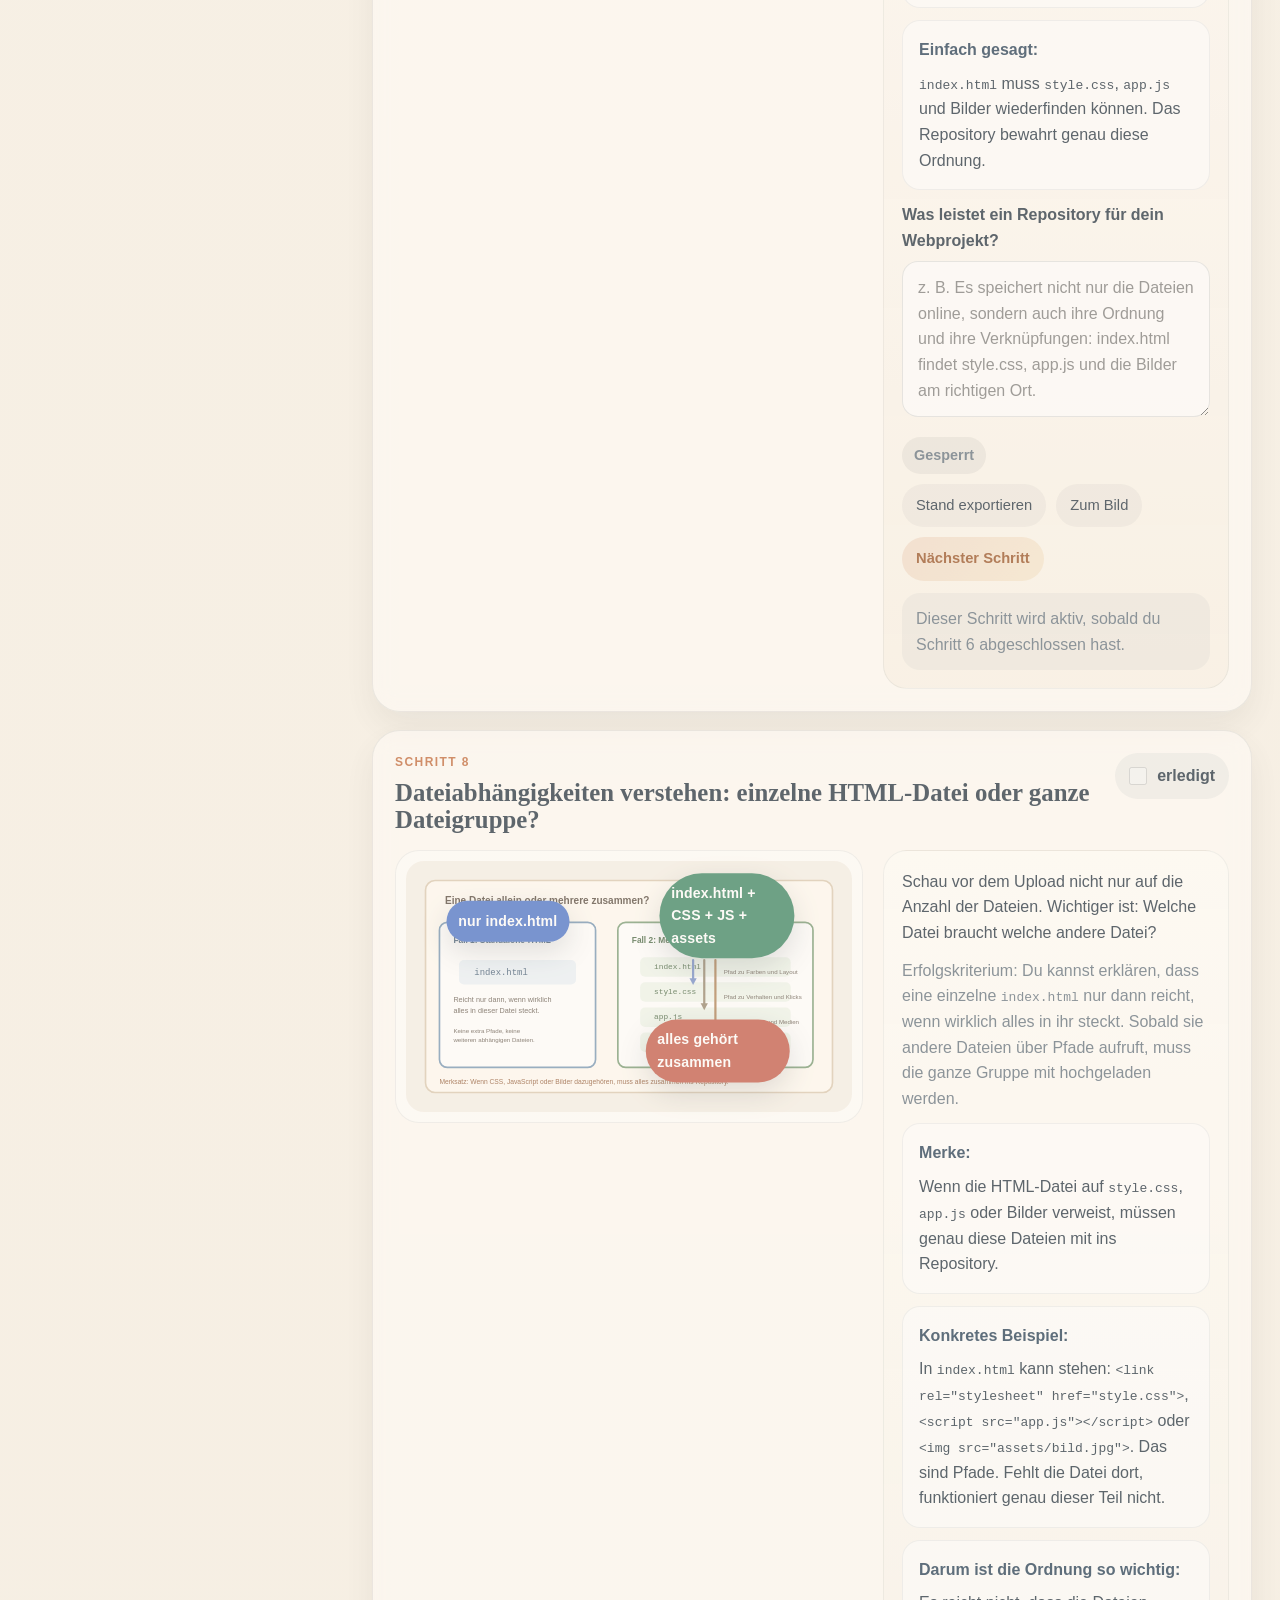
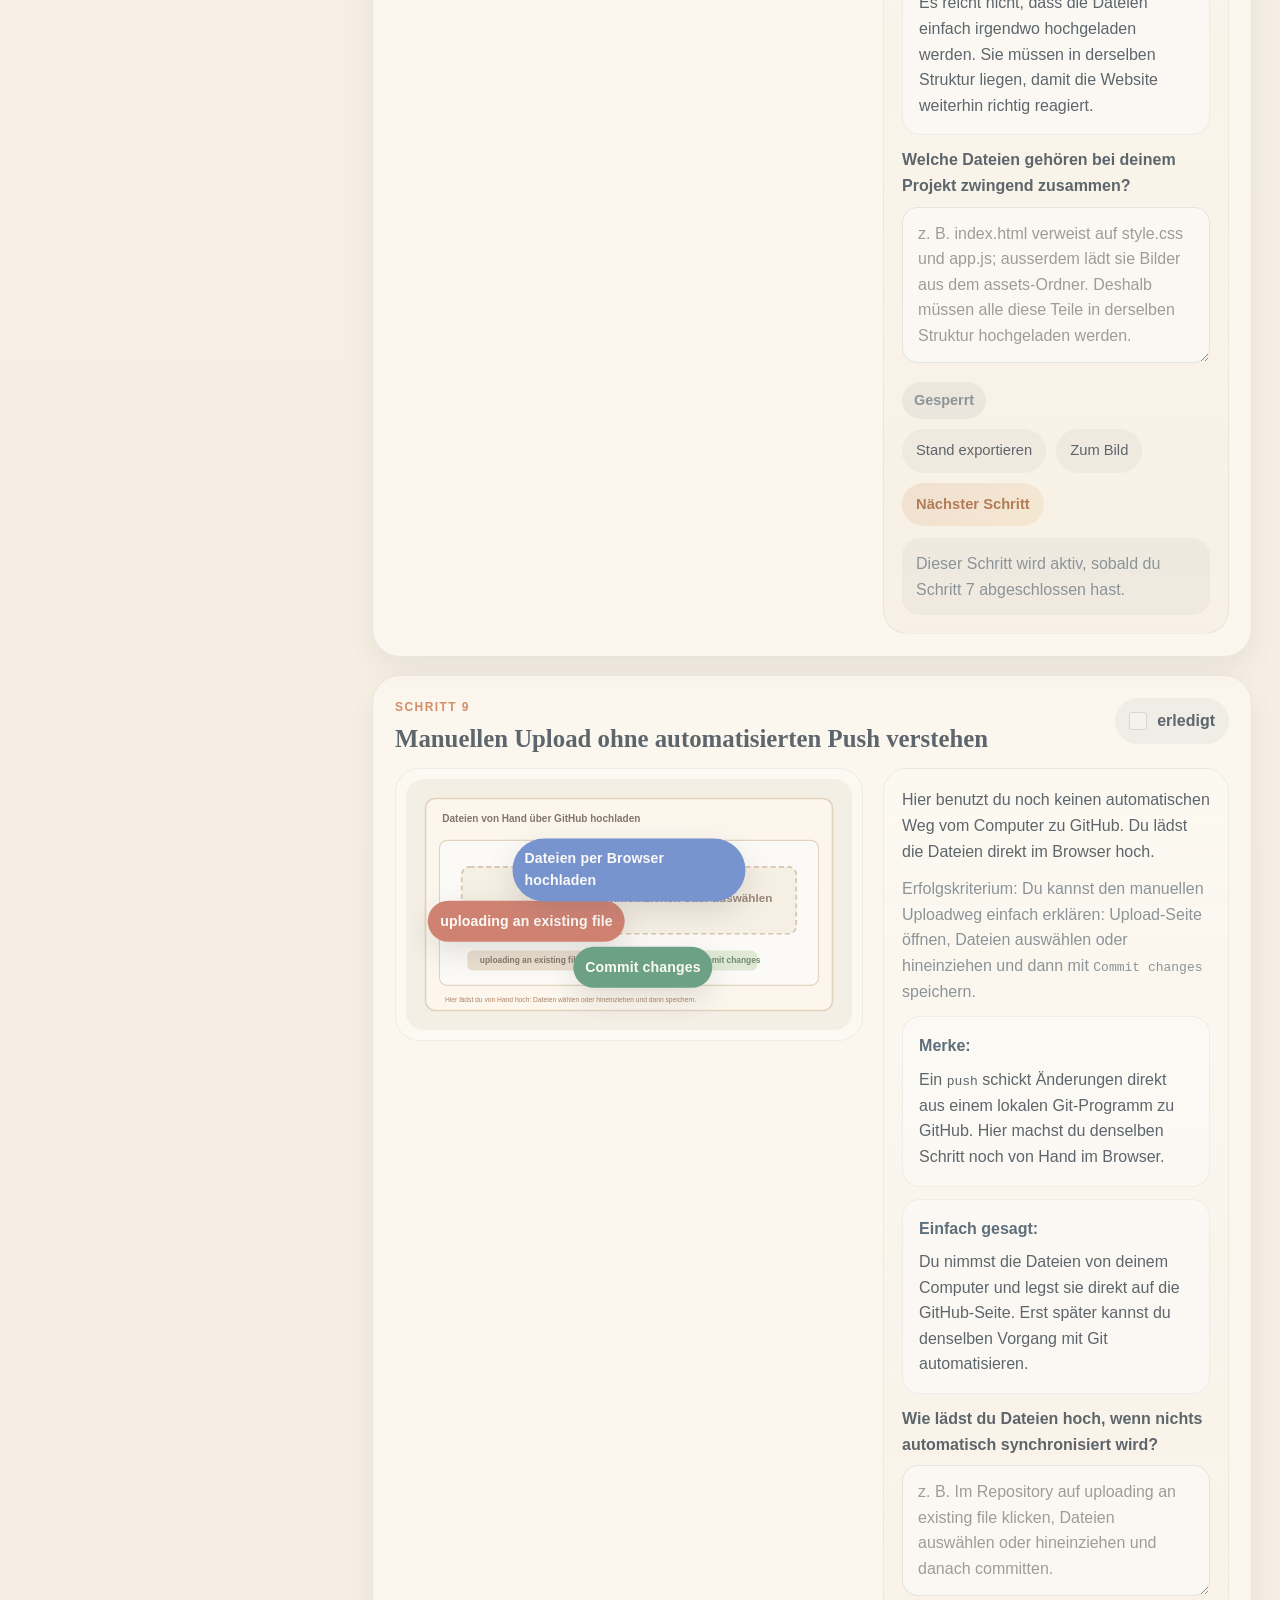
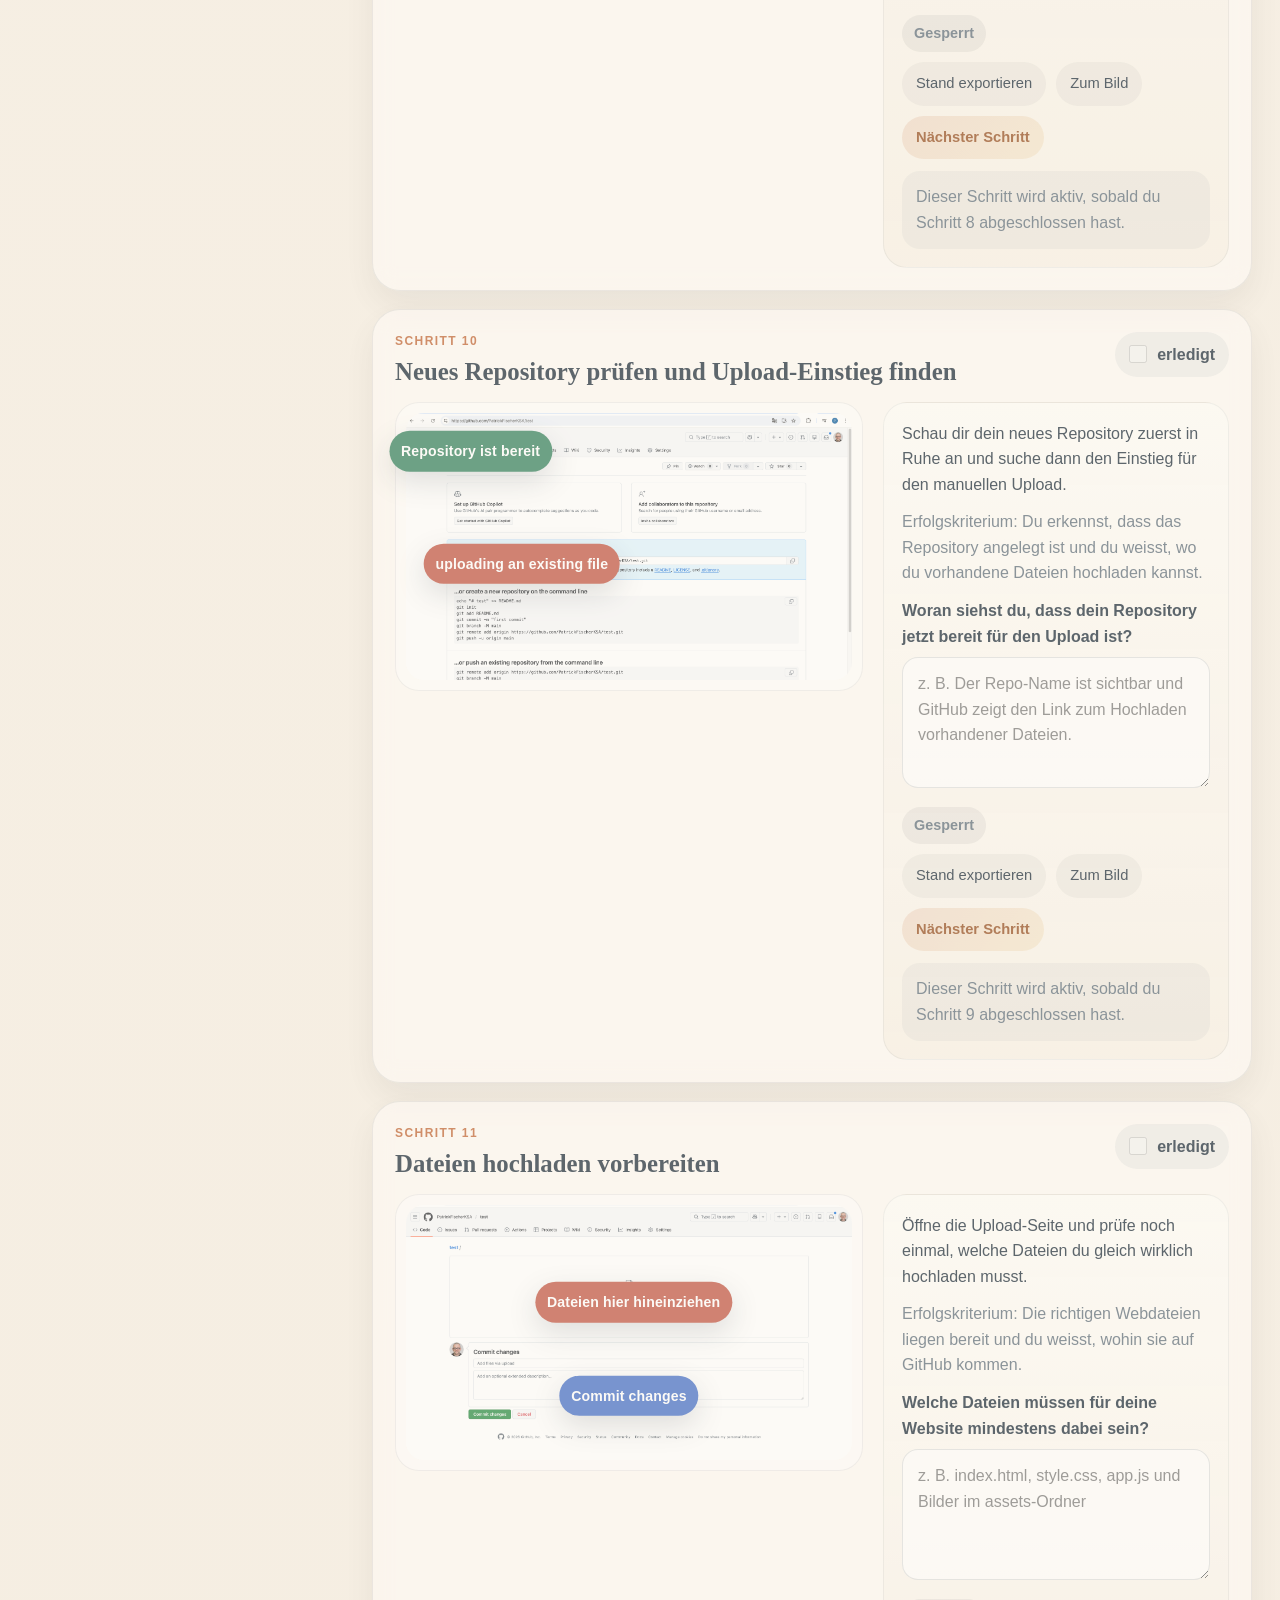
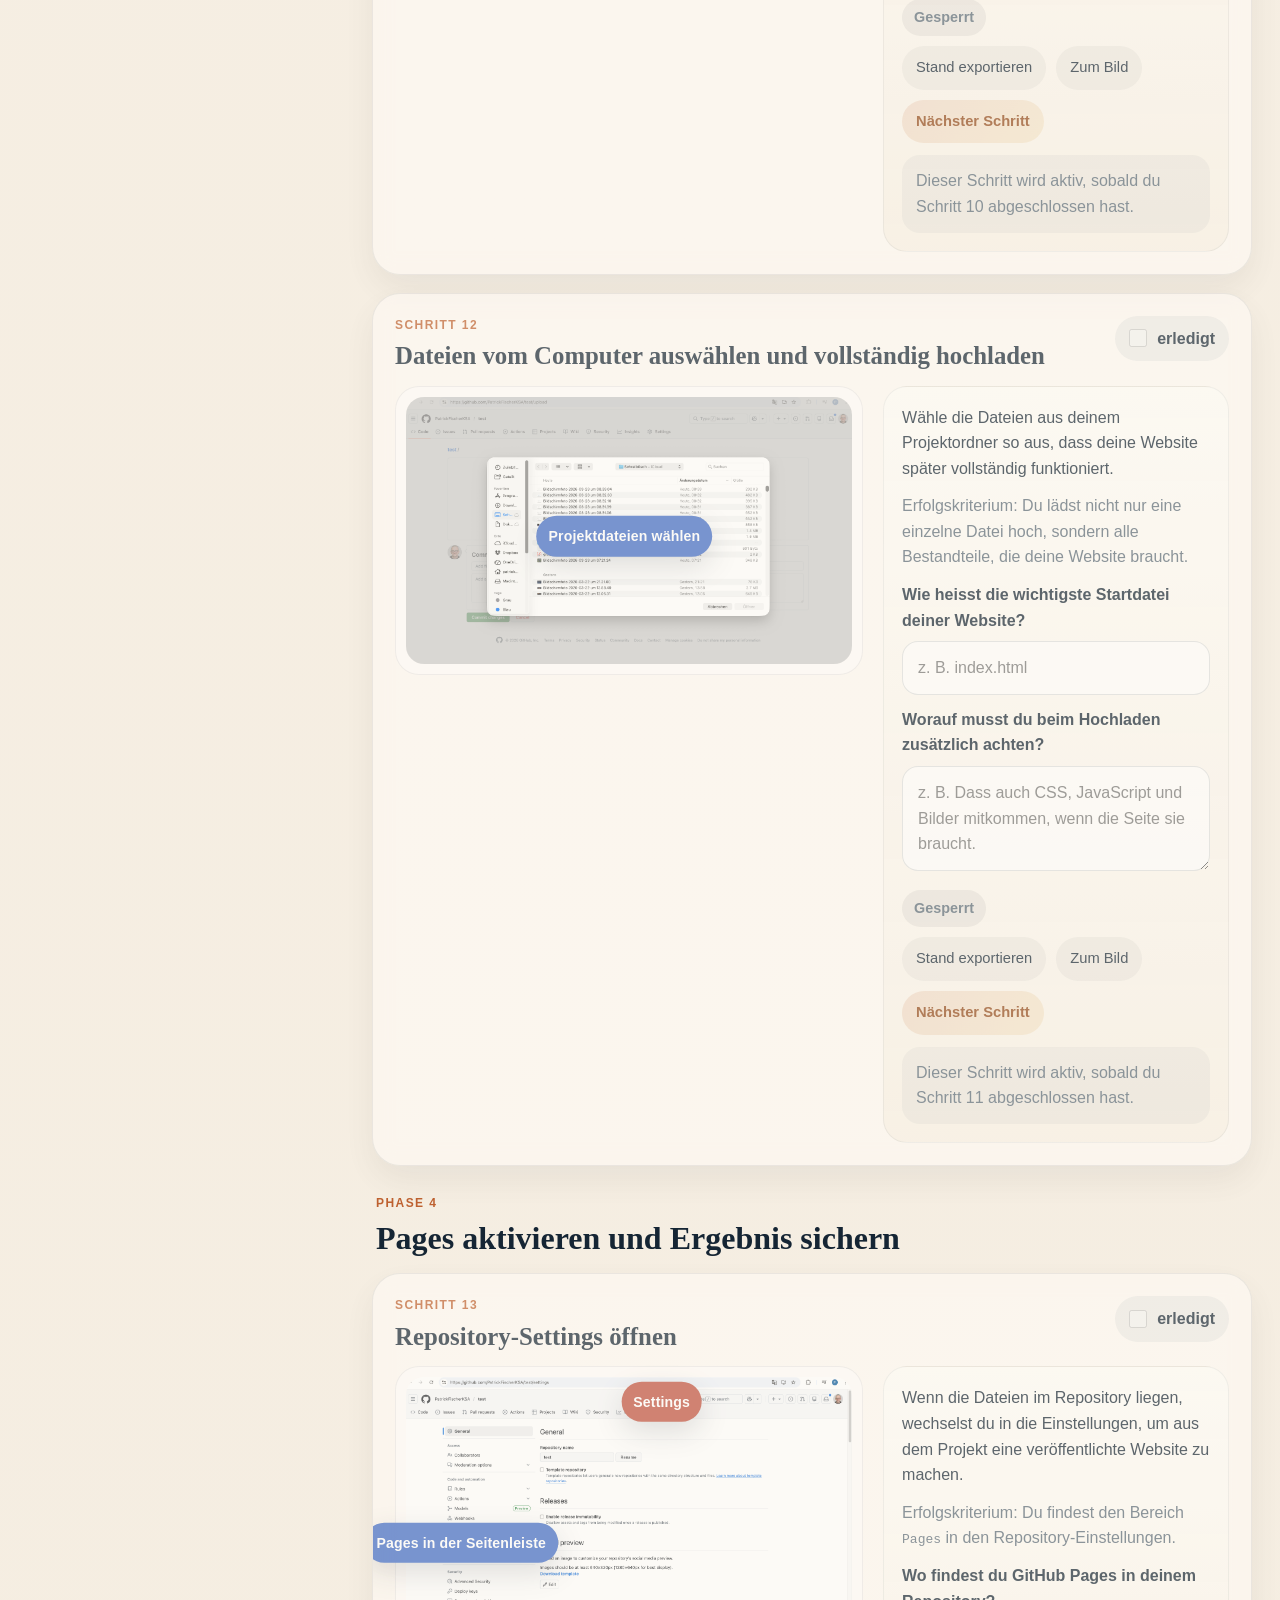
==== commit 181da86e: "Add concrete Codex GitHub setup steps" ====
--- a/einfach.html
+++ b/einfach.html
@@ -974,48 +974,73 @@
               <p>Codex kann Dateien öffnen, Texte oder Code ändern, neue Dateien ergänzen und danach mit dir prüfen, ob die Website noch funktioniert.</p>
             </article>
             <article class="resource-card">
-              <p class="resource-type">Wörter ohne Fachchinesisch</p>
+              <p class="resource-type">Wörter kurz erklärt</p>
               <h3>Git, Commit und Push</h3>
               <p><code>Git</code> merkt sich Änderungen. Ein <code>Commit</code> ist eine gespeicherte Zwischenversion. <code>Push</code> bedeutet: Diese Version wird zu GitHub hochgeladen.</p>
             </article>
+            <article class="resource-card">
+              <p class="resource-type">Wichtig für den Start</p>
+              <h3>Diese Option ist für später</h3>
+              <p>Für diese Lernstrecke reicht der Browser-Upload. Der Codex-GitHub-Weg ist sinnvoll, wenn du später öfter an derselben Website weiterarbeitest.</p>
+            </article>
           </div>
           <div class="guide-grid">
             <article class="guide-card">
-              <strong>1. Verstehen, wo dein Projekt liegt</strong>
-              <p>Dein Repository ist der Online-Projektordner auf GitHub. Dort liegen alle Dateien, die zusammen deine Website bilden.</p>
-            </article>
-            <article class="guide-card">
-              <strong>2. Codex mit GitHub verbinden</strong>
-              <p>In Codex erlaubst du den Zugriff auf GitHub. Das ist wie eine Erlaubnis: Codex darf dein Projekt sehen und mit dir daran arbeiten.</p>
-            </article>
-            <article class="guide-card">
-              <strong>3. Das richtige Repository wählen</strong>
-              <p>Du wählst genau das Projekt aus, an dem du arbeiten willst. Wichtig: Nicht irgendein Repository, sondern das Repository deiner Website.</p>
-            </article>
-            <article class="guide-card">
-              <strong>4. Eine Arbeitskopie holen</strong>
-              <p>Das Projekt wird auf deinen Computer geholt. Das nennt man manchmal <code>clone</code>. Gemeint ist einfach: Du bekommst eine lokale Kopie der Online-Dateien.</p>
-            </article>
-            <article class="guide-card">
-              <strong>5. Lokal arbeiten und prüfen</strong>
-              <p>Codex ändert Dateien in dieser Kopie. Du prüfst danach: Sind Texte richtig? Funktionieren Bilder, Layout und Links noch?</p>
-            </article>
-            <article class="guide-card">
-              <strong>6. Änderungen als Version speichern</strong>
-              <p>Wenn alles stimmt, werden die Änderungen als neue Version gemerkt. Das heisst <code>commit</code>. So bleibt nachvollziehbar, was geändert wurde.</p>
-            </article>
-            <article class="guide-card">
-              <strong>7. Die neue Version zu GitHub schicken</strong>
-              <p>Erst jetzt wird die neue Version online ins Repository übertragen. Das heisst <code>push</code>. Danach kann GitHub Pages die Website mit dem neuen Stand anzeigen.</p>
-            </article>
-            <article class="guide-card">
-              <strong>8. Wann dieser Weg sinnvoll ist</strong>
-              <p>Dieser Weg lohnt sich vor allem bei grösseren Projekten oder wenn du später oft weiterarbeitest. Für den Einstieg reicht der Browser-Weg aus dieser Lernstrecke völlig.</p>
-            </article>
+              <strong>1. GitHub in Codex/ChatGPT verbinden</strong>
+              <p>Öffne Codex oder ChatGPT. Klicke oben rechts auf dein Profil. Öffne <strong>Einstellungen</strong>, dann <strong>Apps</strong>. Suche <strong>GitHub</strong> und klicke auf <strong>Verbinden</strong>.</p>
+            </article>
+            <article class="guide-card">
+              <strong>2. Zugriff auf GitHub erlauben</strong>
+              <p>Du wirst zu GitHub weitergeleitet. Melde dich dort an. Klicke auf <strong>Authorize</strong>, <strong>Autorisieren</strong>, <strong>Install</strong> oder <strong>Installieren</strong>. Damit erlaubst du die Verbindung.</p>
+            </article>
+            <article class="guide-card">
+              <strong>3. Das richtige Repository freigeben</strong>
+              <p>Wähle nicht automatisch alle Projekte aus. Klicke auf <strong>Only select repositories</strong> oder <strong>Nur ausgewählte Repositories</strong>. Wähle genau das Repository deiner Website und speichere.</p>
+            </article>
+            <article class="guide-card">
+              <strong>4. Git auf dem Computer prüfen</strong>
+              <p>Öffne das Terminal. Tippe <code>git --version</code>. Wenn eine Versionsnummer erscheint, ist Git bereit. Wenn nicht: Mac mit <code>xcode-select --install</code>, Windows mit <strong>Git for Windows</strong>.</p>
+            </article>
+            <article class="guide-card">
+              <strong>5. Link zum Repository kopieren</strong>
+              <p>Öffne dein Repository auf GitHub. Klicke auf den grünen Button <strong>Code</strong>. Wähle <strong>HTTPS</strong> und kopiere den Link. Er endet meistens mit <code>.git</code>.</p>
+            </article>
+            <article class="guide-card">
+              <strong>6. Projekt auf den Computer holen</strong>
+              <p>Gehe im Terminal an den Ort, wo dein Projektordner liegen soll. Tippe <code>git clone DEIN-LINK</code>. Dadurch entsteht eine lokale Kopie deines GitHub-Projekts.</p>
+            </article>
+            <article class="guide-card">
+              <strong>7. In den Projektordner wechseln</strong>
+              <p>Tippe <code>cd ORDNERNAME</code>. Der Ordnername ist meistens der Name deines Repositorys. Jetzt arbeitest du im richtigen Projektordner.</p>
+            </article>
+            <article class="guide-card">
+              <strong>8. Codex im Projekt arbeiten lassen</strong>
+              <p>Öffne in Codex den geklonten Projektordner: <strong>Datei</strong> oder <strong>File</strong>, dann <strong>Ordner öffnen</strong> oder <strong>Open Folder</strong>. Danach formulierst du den Änderungswunsch.</p>
+            </article>
+            <article class="guide-card">
+              <strong>9. Änderungen anschauen</strong>
+              <p>Tippe <code>git status</code>. Git zeigt dir, welche Dateien geändert wurden. Öffne die Website lokal oder prüfe die Dateien, bevor du etwas hochlädst.</p>
+            </article>
+            <article class="guide-card">
+              <strong>10. Änderungen vormerken</strong>
+              <p>Tippe <code>git add .</code>. Damit sagst du Git: Diese geänderten Dateien sollen in die nächste gespeicherte Version hinein.</p>
+            </article>
+            <article class="guide-card">
+              <strong>11. Version speichern</strong>
+              <p>Tippe <code>git commit -m "Kurze Beschreibung"</code>. Ersetze den Text in Anführungszeichen durch eine kurze Erklärung, zum Beispiel <code>"Texte vereinfacht"</code>.</p>
+            </article>
+            <article class="guide-card">
+              <strong>12. Version zu GitHub hochladen</strong>
+              <p>Tippe <code>git push</code>. Danach liegt die neue Version online in deinem Repository. GitHub Pages kann nun den neuen Stand deiner Website anzeigen.</p>
+            </article>
+          </div>
+          <div class="prompt-example">
+            <strong>Die Befehle in der richtigen Reihenfolge:</strong>
+            <p><code>git --version</code> prüft Git. <code>git clone DEIN-LINK</code> holt das Projekt. <code>cd ORDNERNAME</code> öffnet den Projektordner. <code>git status</code> zeigt Änderungen. <code>git add .</code> merkt sie vor. <code>git commit -m "Beschreibung"</code> speichert eine Version. <code>git push</code> lädt sie zu GitHub hoch.</p>
           </div>
           <div class="prompt-example">
             <strong>Kurz gesagt:</strong>
-            <p>Der Browser-Weg ist: Dateien direkt auf GitHub hochladen. Der Codex-GitHub-Weg ist: Projekt auf den Computer holen, dort mit Codex bearbeiten, die Änderungen als neue Version speichern und diese Version wieder zu GitHub hochladen.</p>
+            <p>Der Browser-Weg ist: Dateien direkt auf GitHub hochladen. Der Codex-GitHub-Weg ist: GitHub verbinden, Repository freigeben, Projekt auf den Computer holen, mit Codex bearbeiten, mit <code>git add .</code> und <code>git commit</code> speichern und mit <code>git push</code> wieder zu GitHub hochladen.</p>
           </div>
         </section>
 
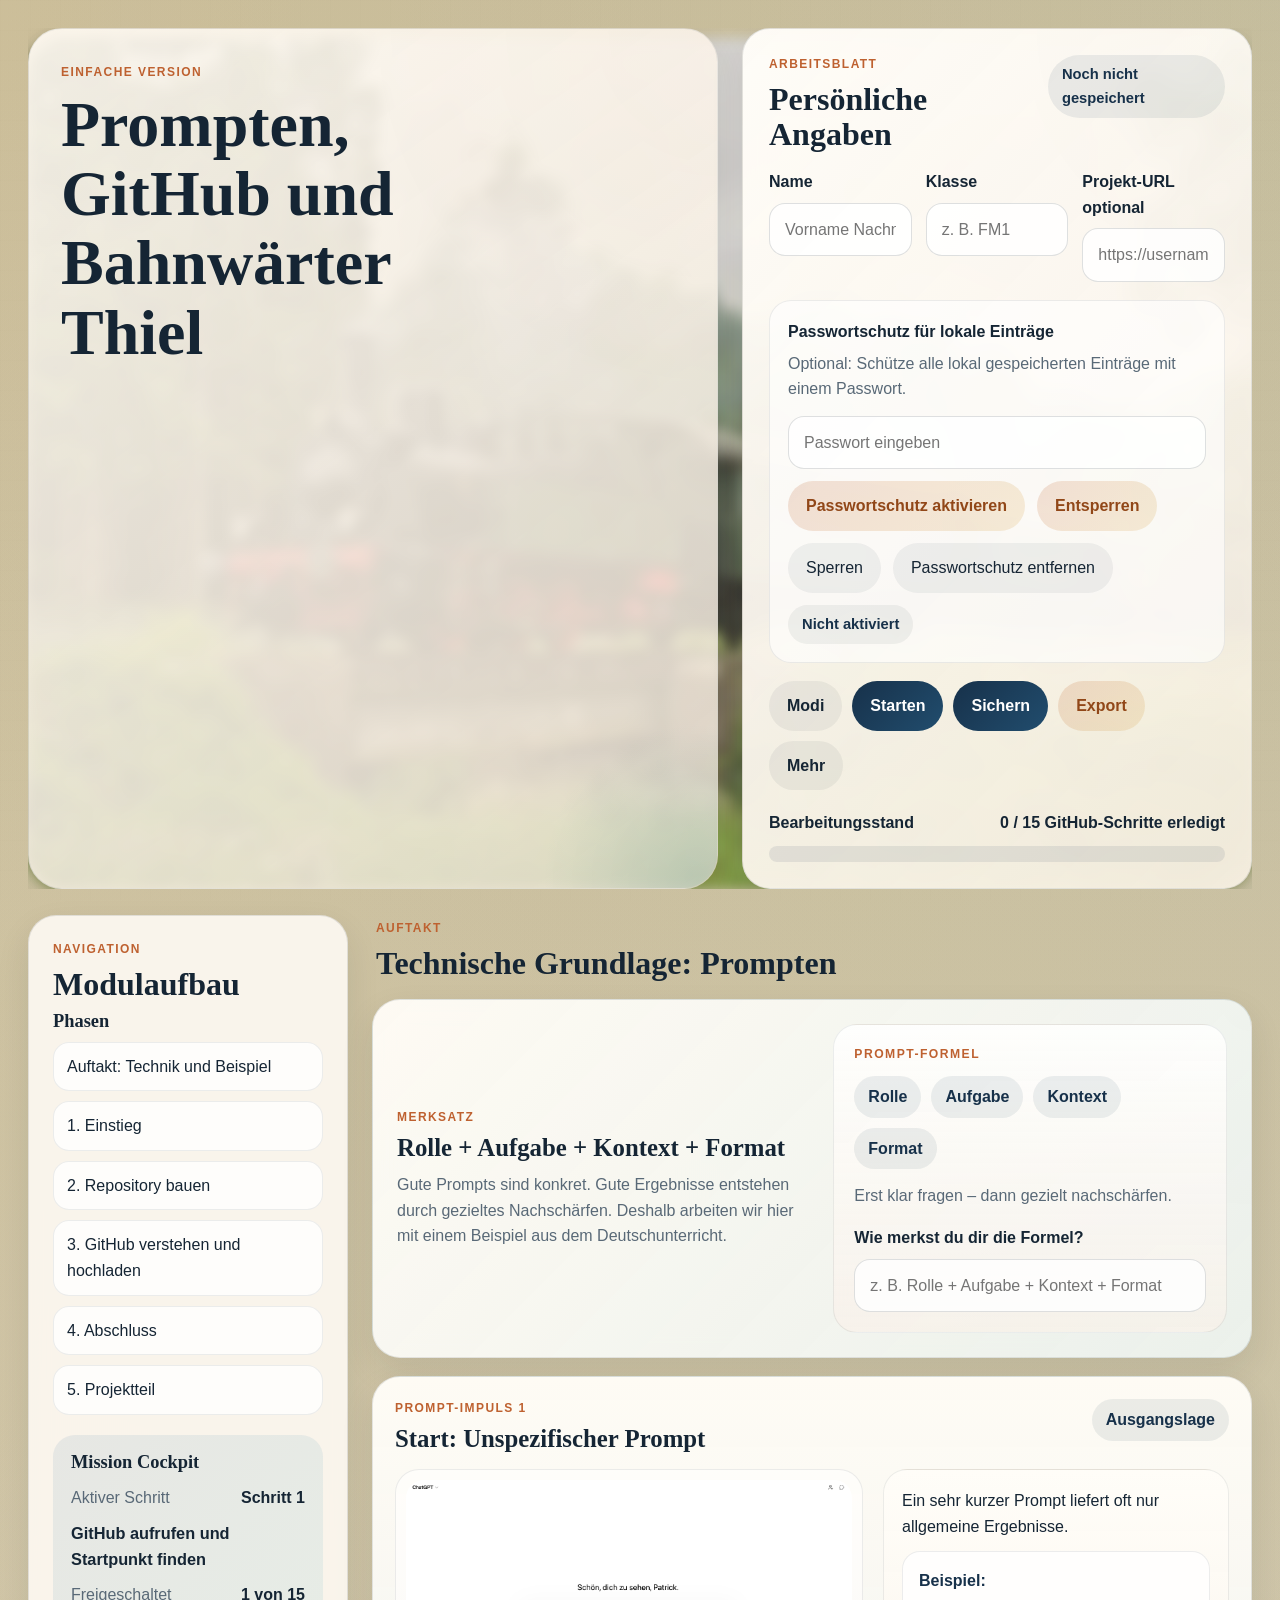
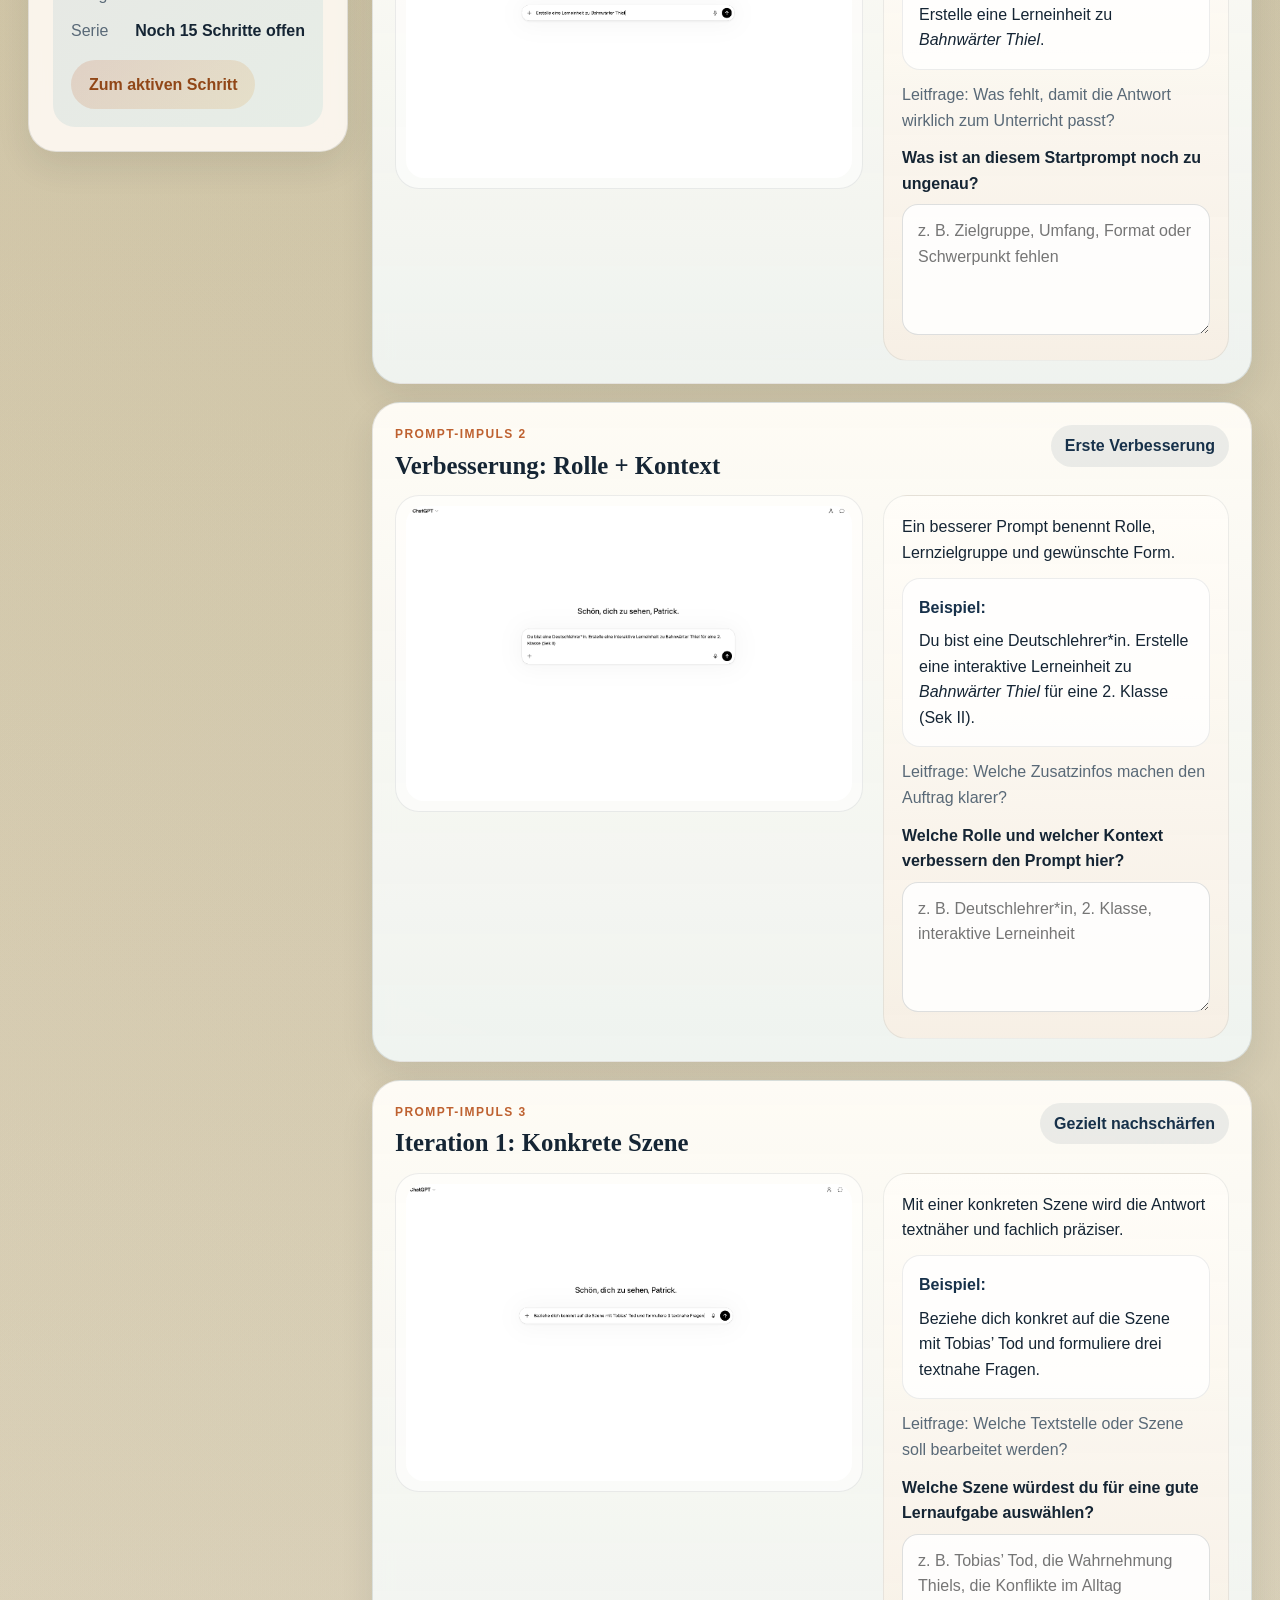
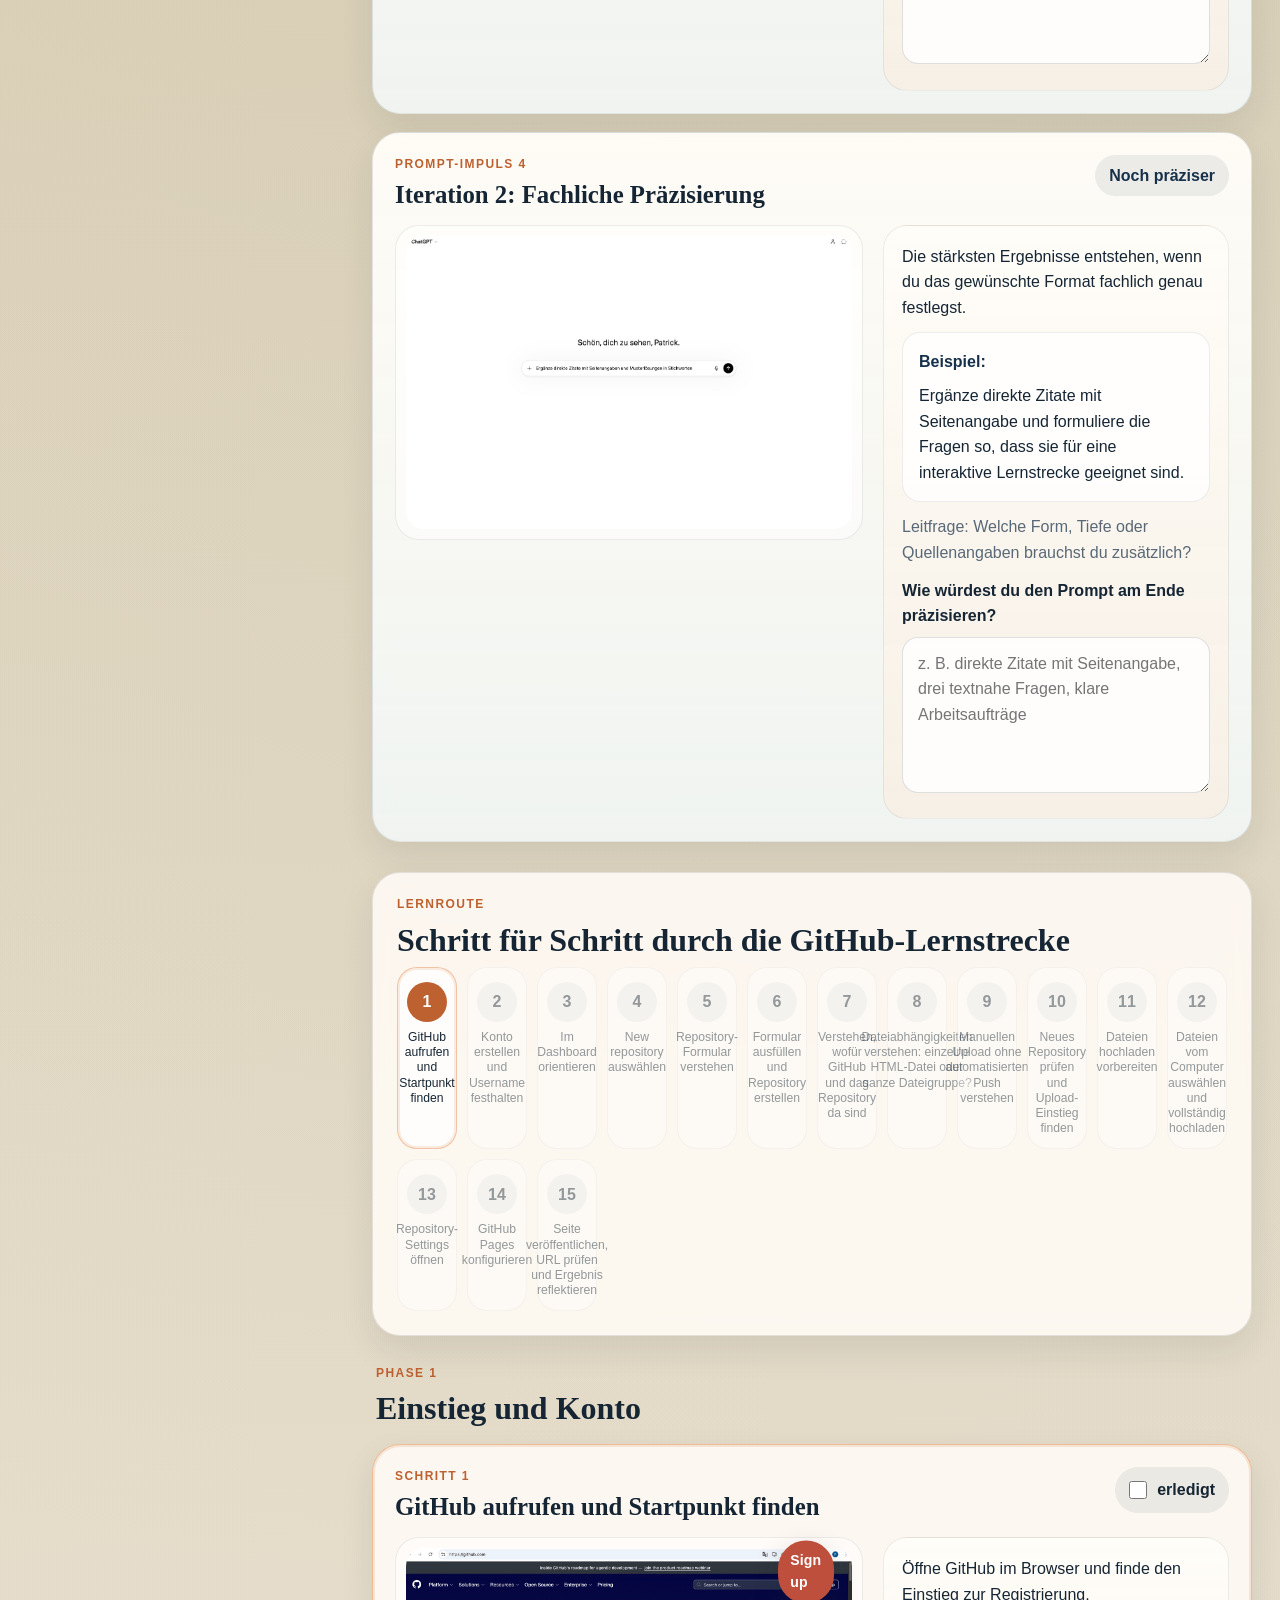
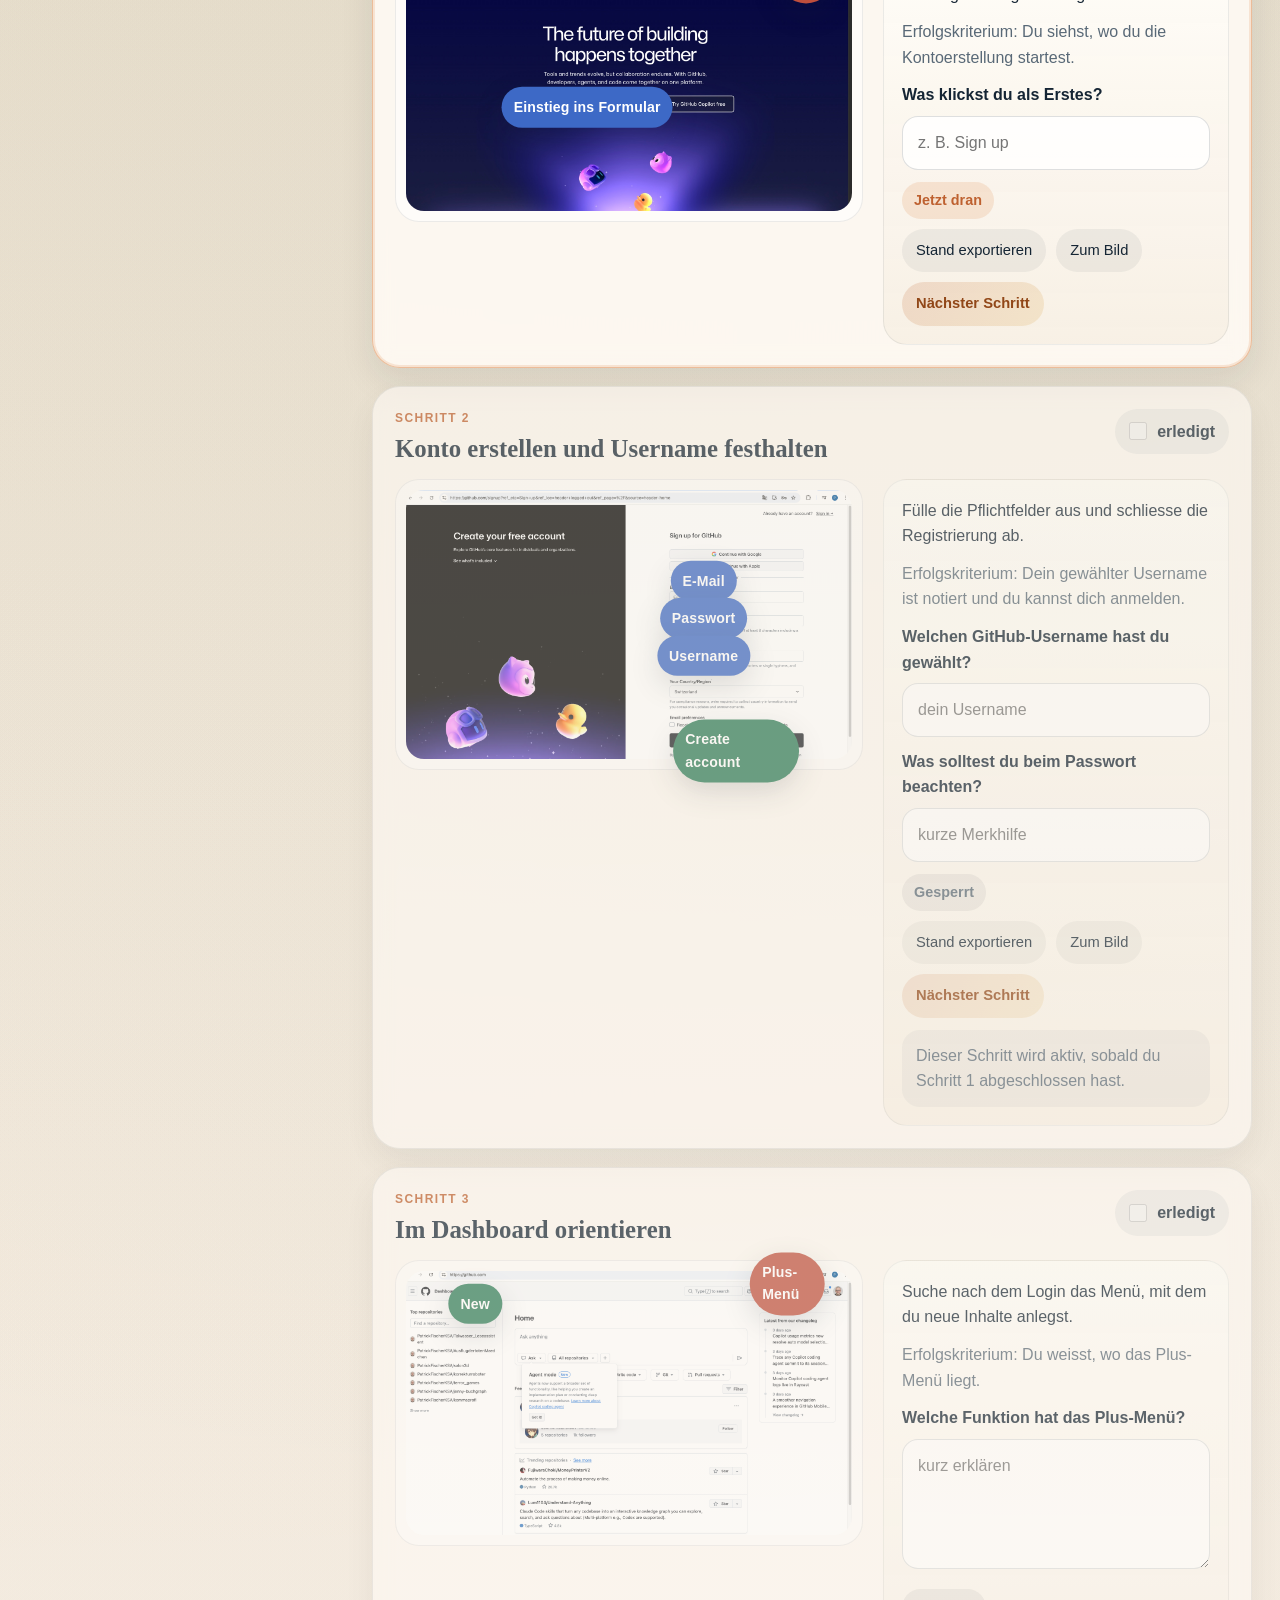
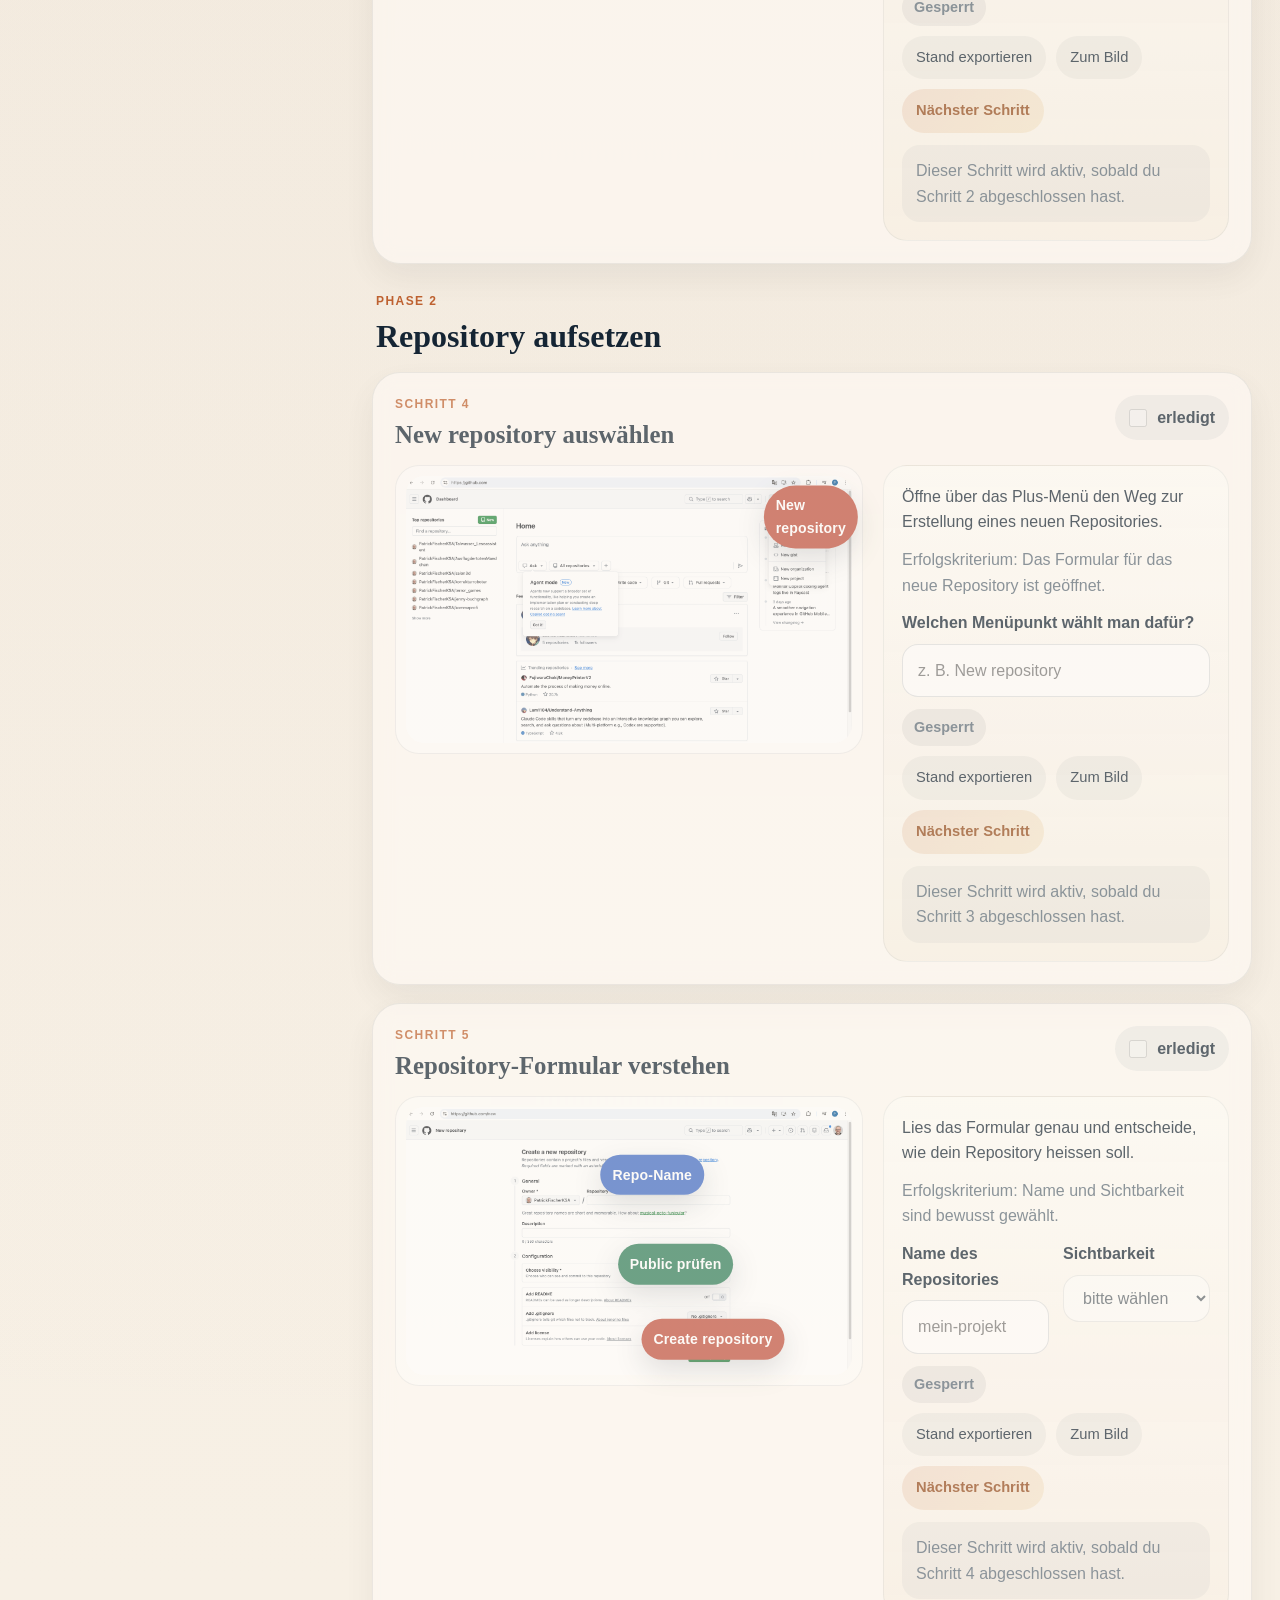
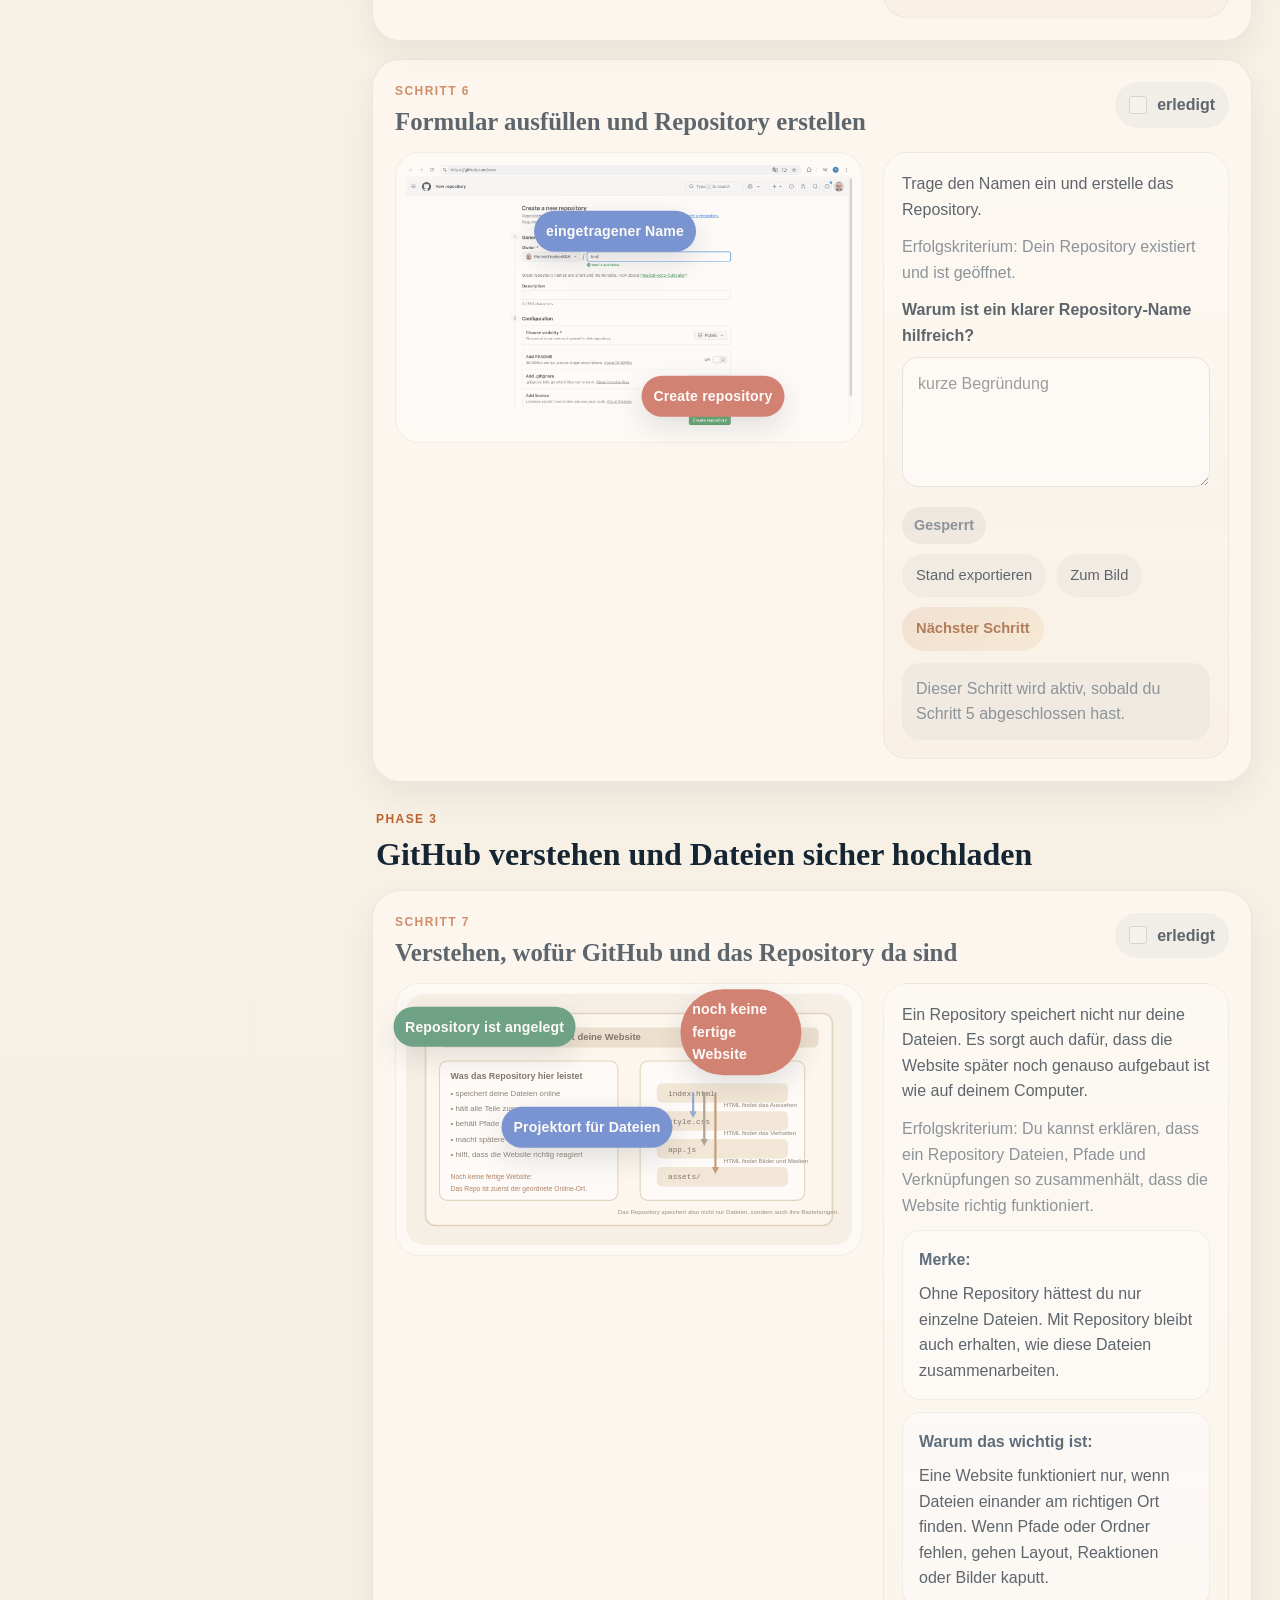
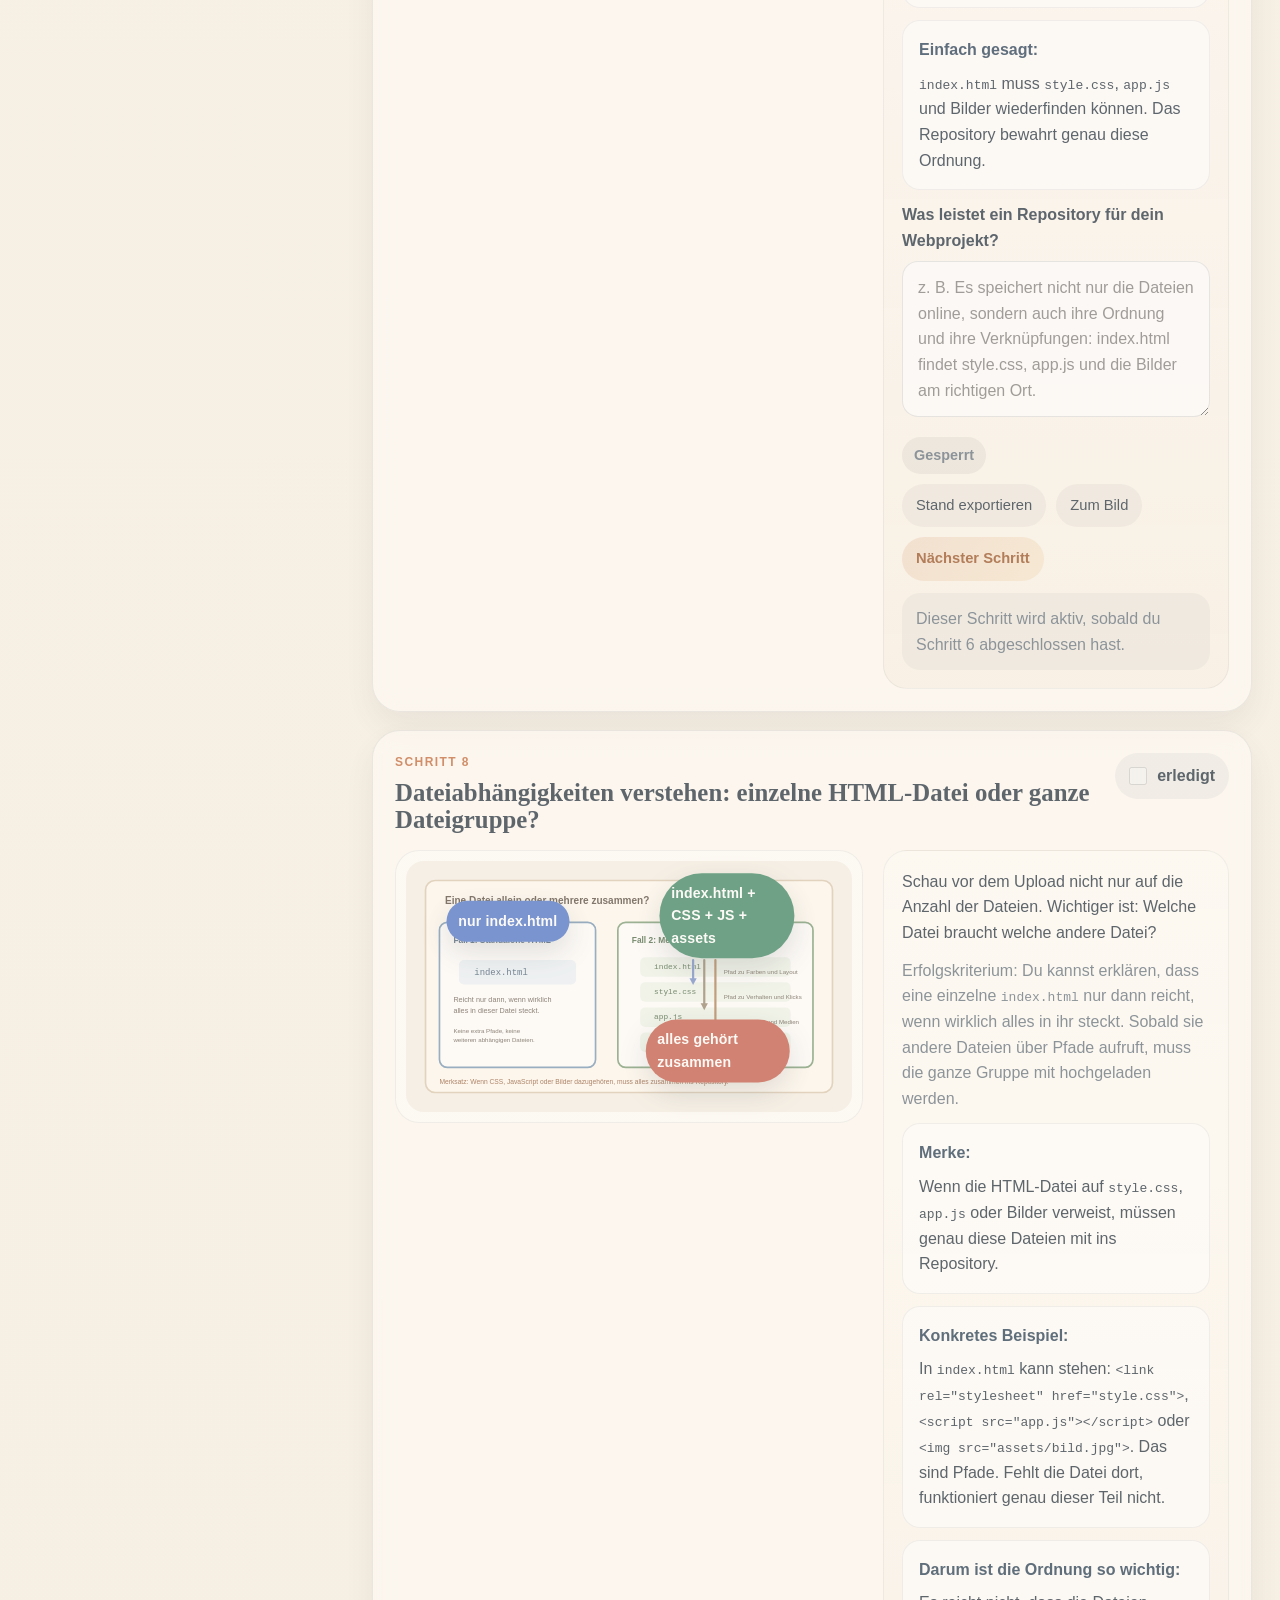
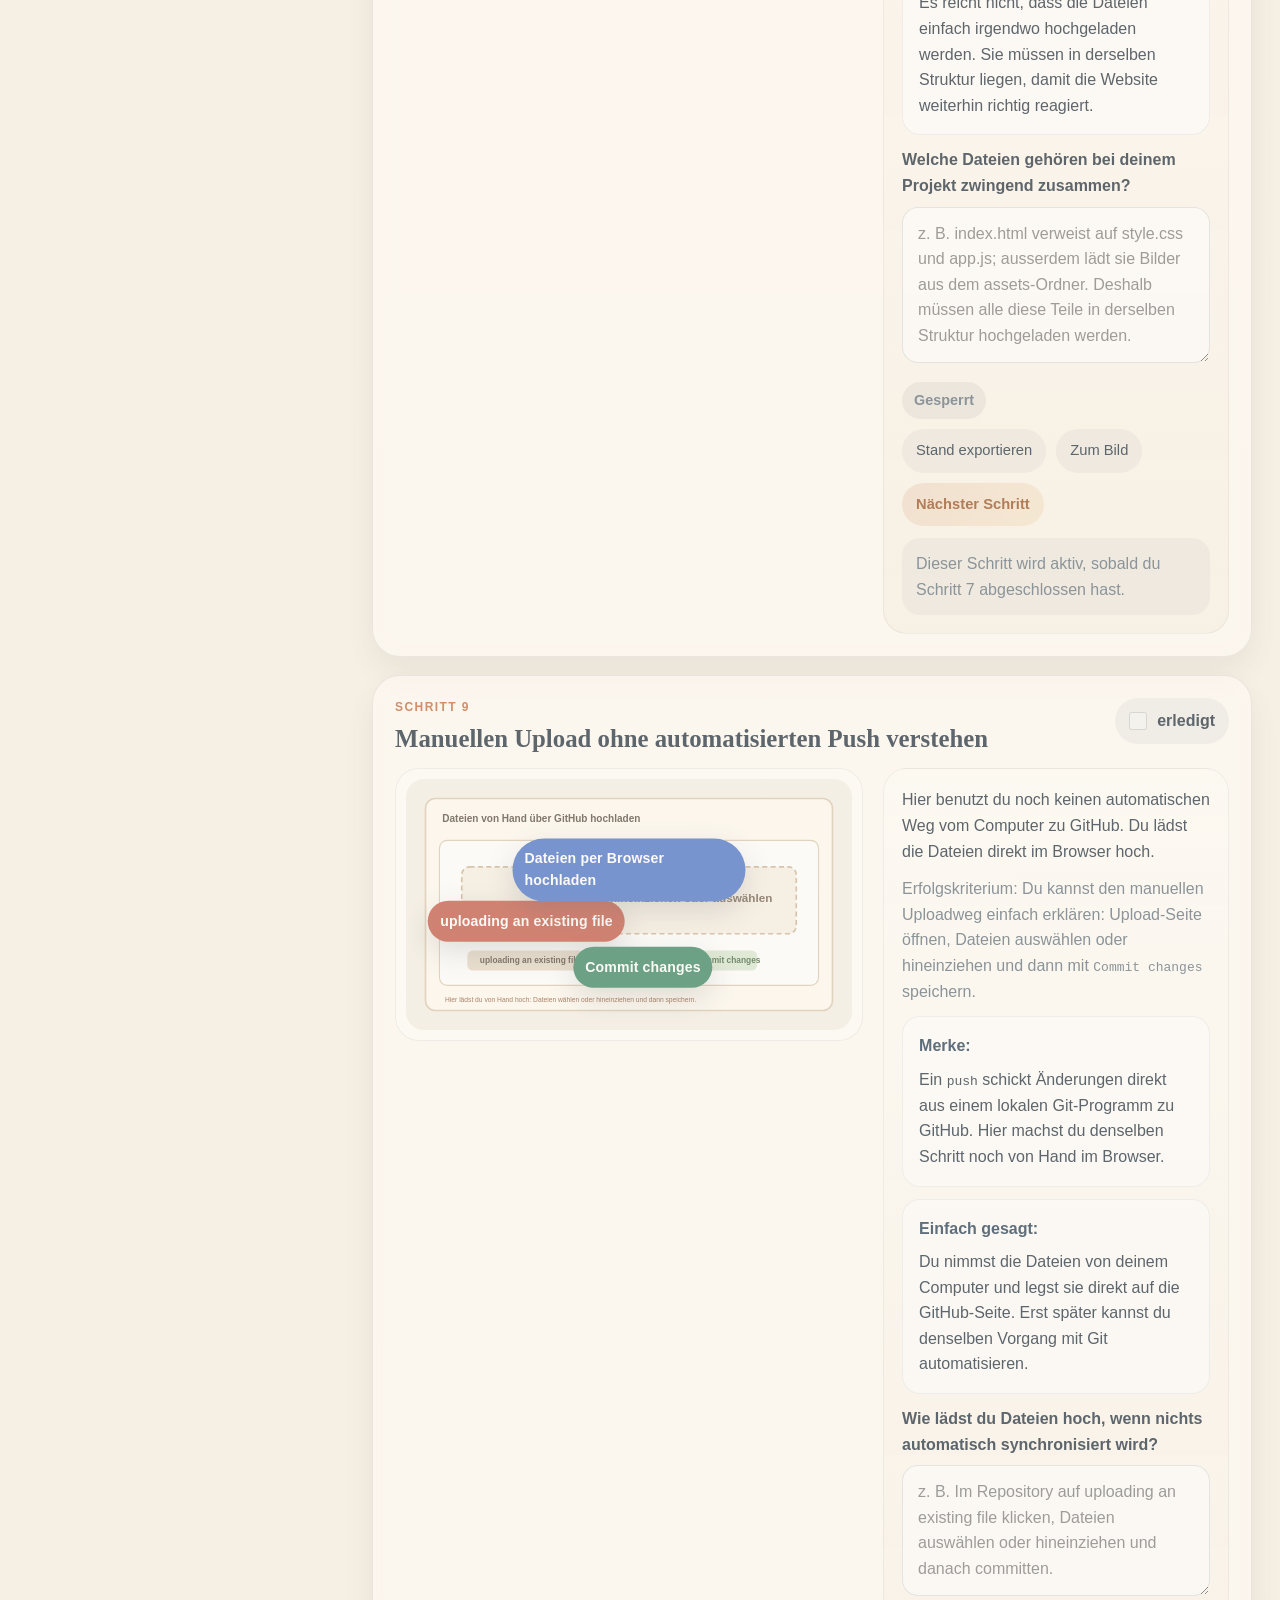
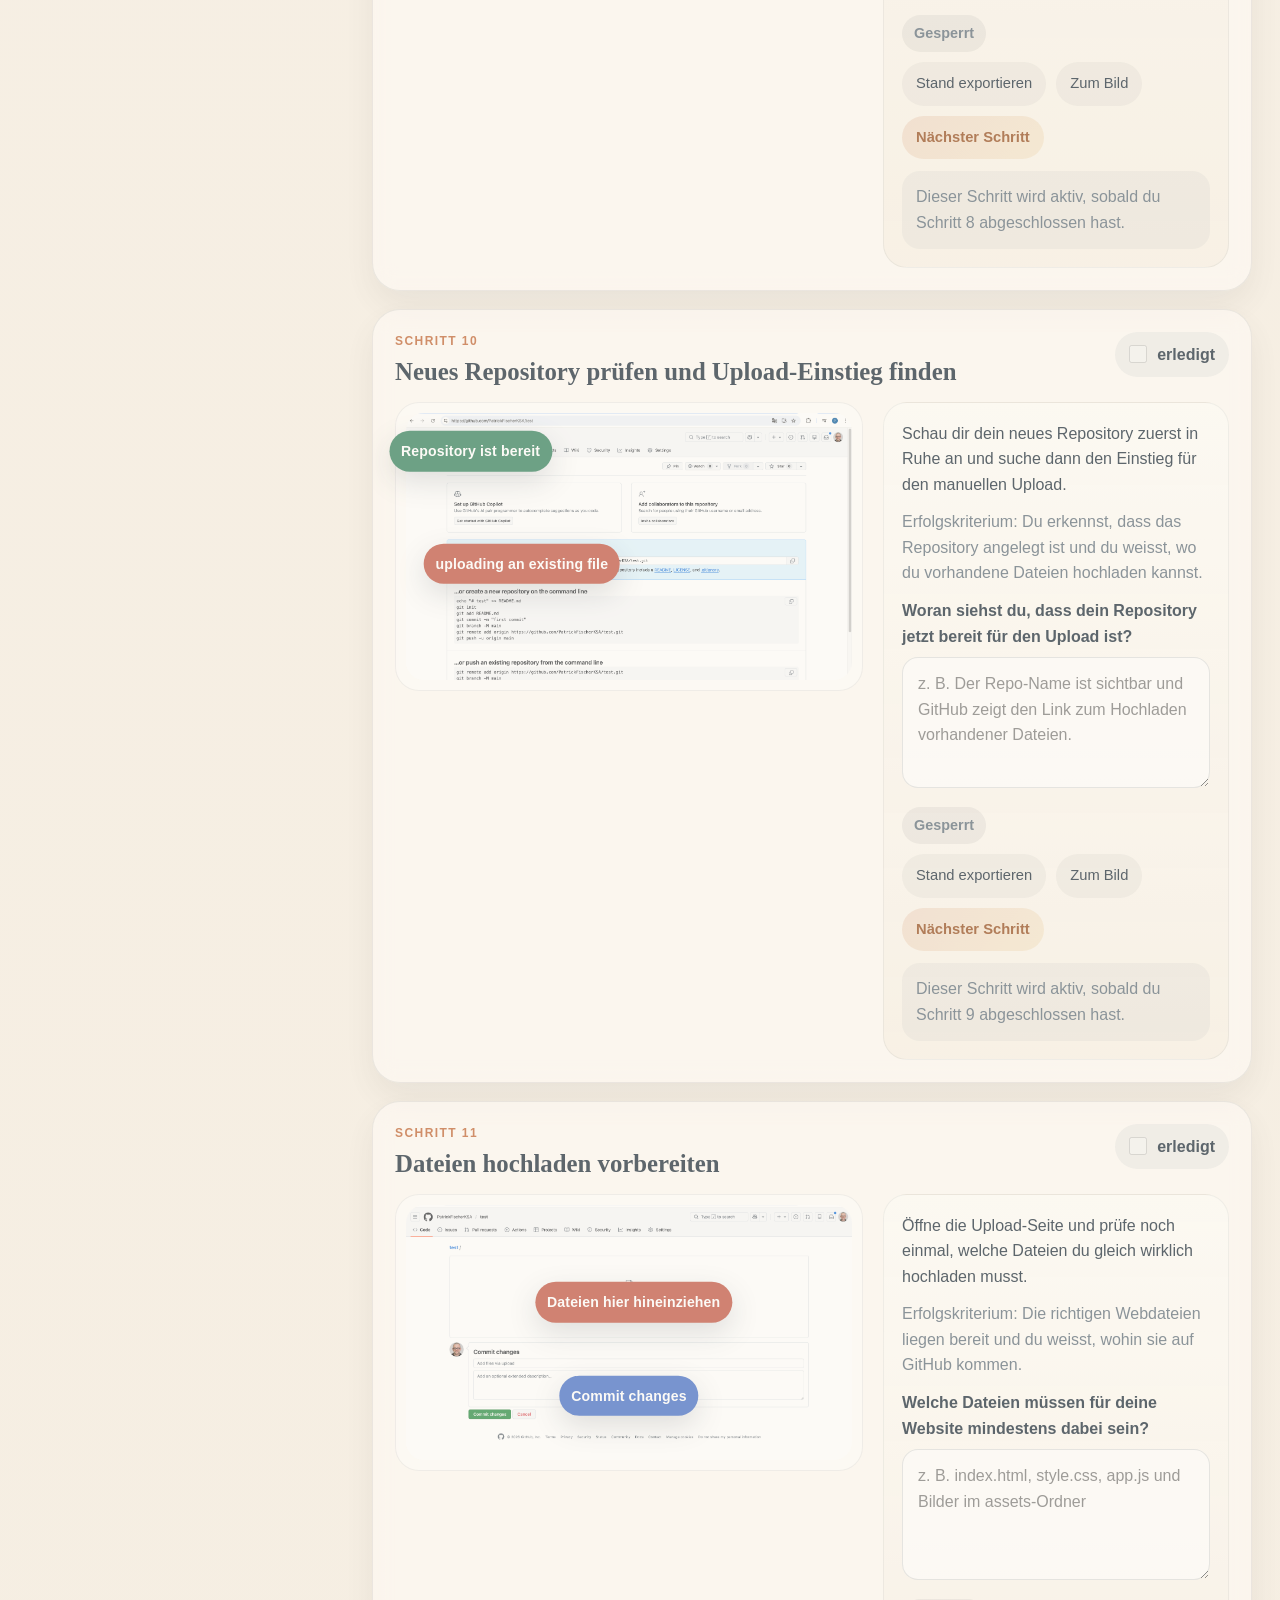
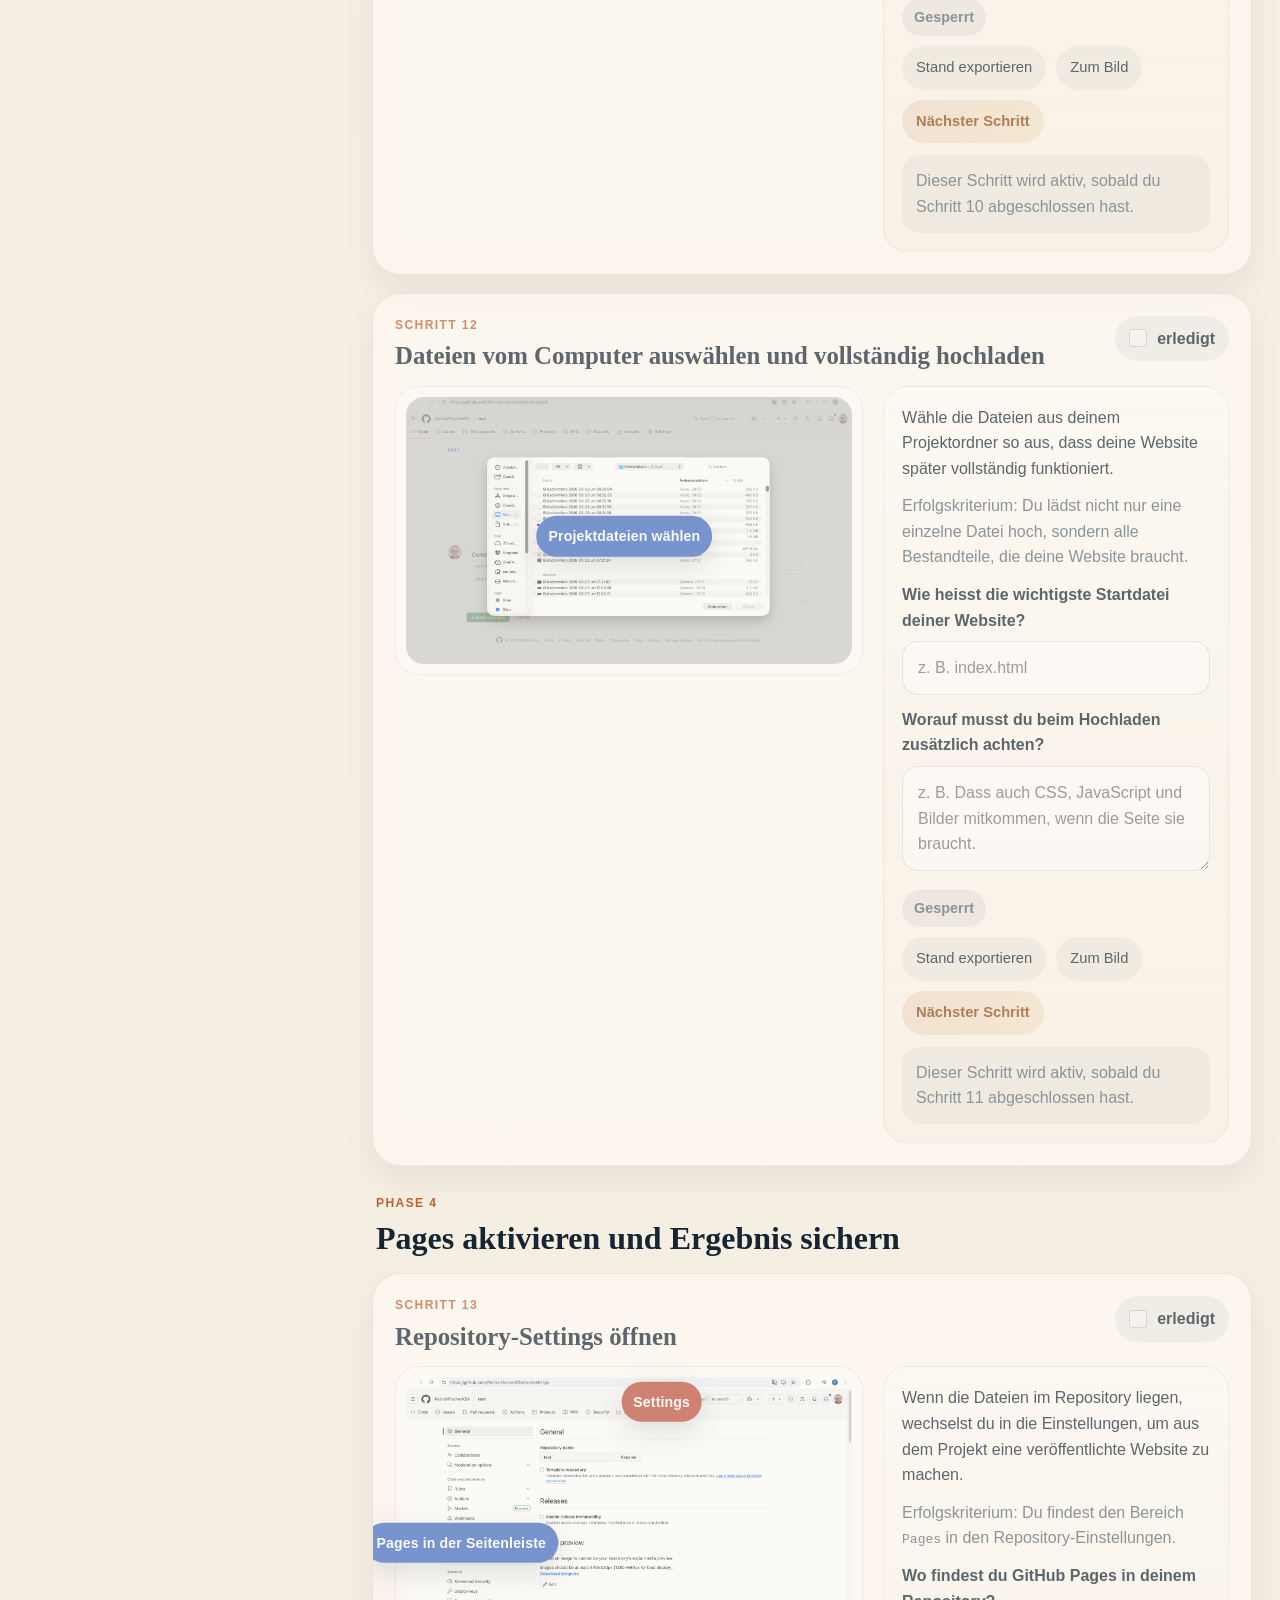
==== commit ff15cbfe: "Add instructive Codex GitHub screenshots" ====
--- a/einfach.html
+++ b/einfach.html
@@ -944,7 +944,7 @@
           <div id="summaryBox" class="summary-grid"></div>
         </section>
 
-        <section class="panel codex-option-panel">
+        <section id="codex-github-option" class="panel codex-option-panel">
           <div class="panel-head">
             <div>
               <p class="panel-kicker">Option zum Schluss</p>
@@ -988,14 +988,17 @@
             <article class="guide-card">
               <strong>1. GitHub in Codex/ChatGPT verbinden</strong>
               <p>Öffne Codex oder ChatGPT. Klicke oben rechts auf dein Profil. Öffne <strong>Einstellungen</strong>, dann <strong>Apps</strong>. Suche <strong>GitHub</strong> und klicke auf <strong>Verbinden</strong>.</p>
+              <img src="assets/images/codex_github_connect.svg" alt="Klickfolge in Codex oder ChatGPT: Profil, Einstellungen, Apps, GitHub, Verbinden" class="guide-shot" />
             </article>
             <article class="guide-card">
               <strong>2. Zugriff auf GitHub erlauben</strong>
               <p>Du wirst zu GitHub weitergeleitet. Melde dich dort an. Klicke auf <strong>Authorize</strong>, <strong>Autorisieren</strong>, <strong>Install</strong> oder <strong>Installieren</strong>. Damit erlaubst du die Verbindung.</p>
+              <img src="assets/images/codex_github_authorize.svg" alt="GitHub-Autorisierung mit markiertem Authorize- oder Installieren-Button" class="guide-shot" />
             </article>
             <article class="guide-card">
               <strong>3. Das richtige Repository freigeben</strong>
               <p>Wähle nicht automatisch alle Projekte aus. Klicke auf <strong>Only select repositories</strong> oder <strong>Nur ausgewählte Repositories</strong>. Wähle genau das Repository deiner Website und speichere.</p>
+              <img src="assets/images/codex_github_repo_select.svg" alt="Repository-Auswahl mit Only select repositories, ausgewähltem Website-Repository und Save-Button" class="guide-shot" />
             </article>
             <article class="guide-card">
               <strong>4. Git auf dem Computer prüfen</strong>
@@ -1004,6 +1007,7 @@
             <article class="guide-card">
               <strong>5. Link zum Repository kopieren</strong>
               <p>Öffne dein Repository auf GitHub. Klicke auf den grünen Button <strong>Code</strong>. Wähle <strong>HTTPS</strong> und kopiere den Link. Er endet meistens mit <code>.git</code>.</p>
+              <img src="assets/images/github_code_https.svg" alt="GitHub Repository mit markiertem Code-Button, HTTPS-Reiter und Kopierknopf" class="guide-shot" />
             </article>
             <article class="guide-card">
               <strong>6. Projekt auf den Computer holen</strong>
@@ -1016,6 +1020,7 @@
             <article class="guide-card">
               <strong>8. Codex im Projekt arbeiten lassen</strong>
               <p>Öffne in Codex den geklonten Projektordner: <strong>Datei</strong> oder <strong>File</strong>, dann <strong>Ordner öffnen</strong> oder <strong>Open Folder</strong>. Danach formulierst du den Änderungswunsch.</p>
+              <img src="assets/images/codex_open_folder.svg" alt="Codex-Menü File, Open Folder und ausgewählter Projektordner" class="guide-shot" />
             </article>
             <article class="guide-card">
               <strong>9. Änderungen anschauen</strong>
@@ -1037,6 +1042,7 @@
           <div class="prompt-example">
             <strong>Die Befehle in der richtigen Reihenfolge:</strong>
             <p><code>git --version</code> prüft Git. <code>git clone DEIN-LINK</code> holt das Projekt. <code>cd ORDNERNAME</code> öffnet den Projektordner. <code>git status</code> zeigt Änderungen. <code>git add .</code> merkt sie vor. <code>git commit -m "Beschreibung"</code> speichert eine Version. <code>git push</code> lädt sie zu GitHub hoch.</p>
+            <img src="assets/images/terminal_git_flow.svg" alt="Terminal mit Git-Befehlen in der Reihenfolge: git version, git clone, cd, git status, git add, git commit, git push" class="guide-shot is-wide" />
           </div>
           <div class="prompt-example">
             <strong>Kurz gesagt:</strong>
--- a/style.css
+++ b/style.css
@@ -1360,6 +1360,19 @@
   color: var(--muted);
 }
 
+.guide-shot {
+  display: block;
+  margin-top: 14px;
+  width: 100%;
+  border-radius: 16px;
+  border: 1px solid rgba(24, 35, 47, 0.08);
+  background: rgba(255, 255, 255, 0.75);
+}
+
+.guide-shot.is-wide {
+  margin-top: 16px;
+}
+
 .project-resources,
 .project-studio {
   margin-top: 22px;
